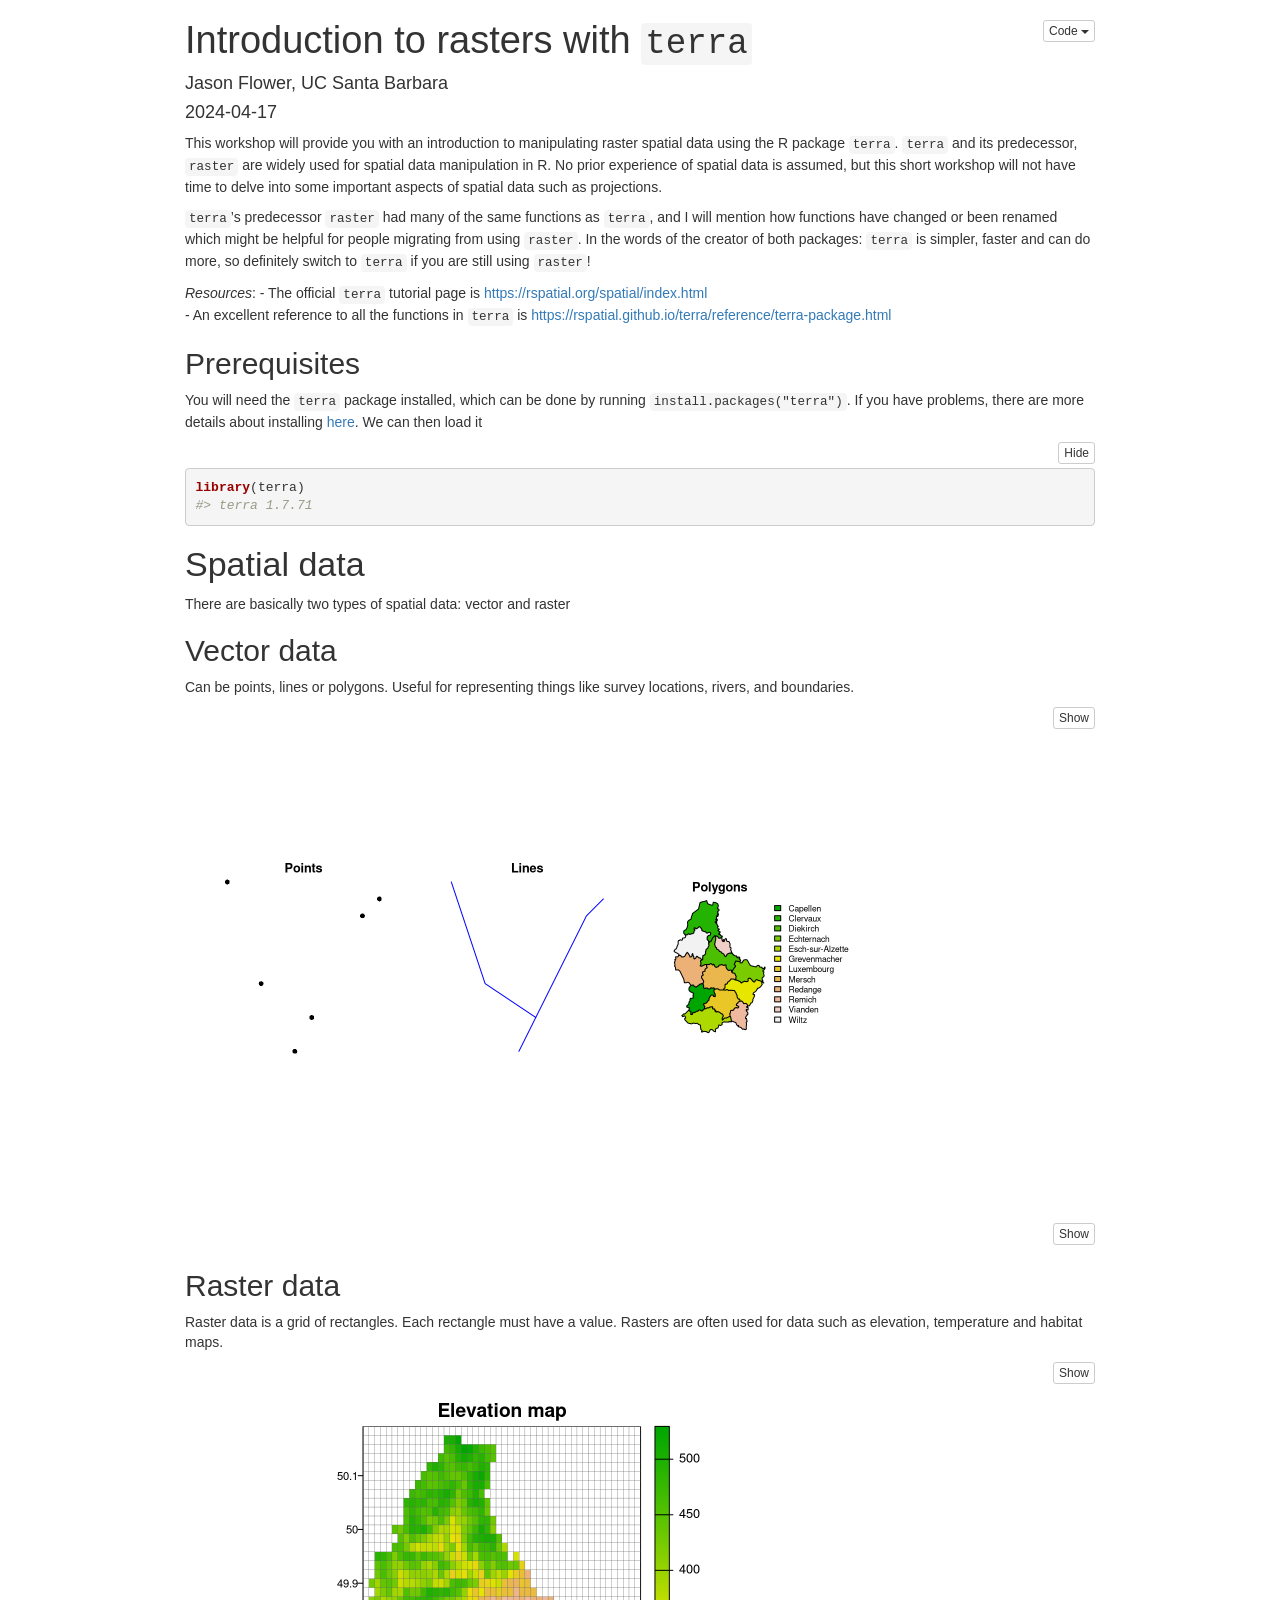
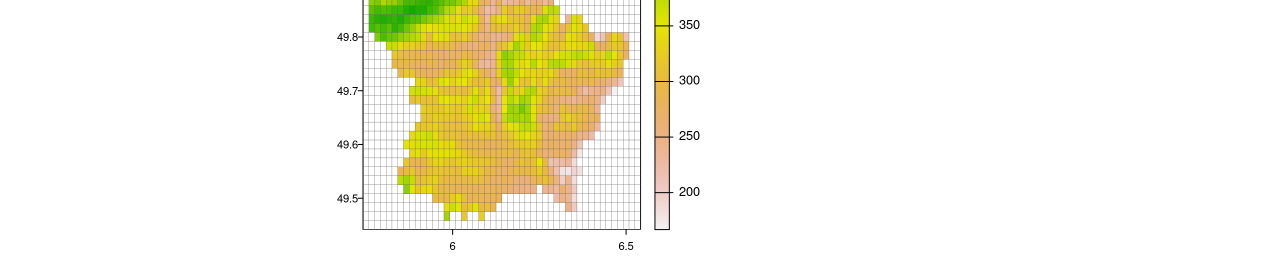
==== docs/index.html @ b1f6a6c5 "change file structure" ====
<!DOCTYPE html>

<html>

<head>

<meta charset="utf-8" />
<meta name="generator" content="pandoc" />
<meta http-equiv="X-UA-Compatible" content="IE=EDGE" />


<meta name="author" content="Jason Flower, UC Santa Barbara" />

<meta name="date" content="2024-04-17" />

<title>Introduction to rasters with terra</title>

<script>// Pandoc 2.9 adds attributes on both header and div. We remove the former (to
// be compatible with the behavior of Pandoc < 2.8).
document.addEventListener('DOMContentLoaded', function(e) {
  var hs = document.querySelectorAll("div.section[class*='level'] > :first-child");
  var i, h, a;
  for (i = 0; i < hs.length; i++) {
    h = hs[i];
    if (!/^h[1-6]$/i.test(h.tagName)) continue;  // it should be a header h1-h6
    a = h.attributes;
    while (a.length > 0) h.removeAttribute(a[0].name);
  }
});
</script>
<script>/*! jQuery v3.6.0 | (c) OpenJS Foundation and other contributors | jquery.org/license */
!function(e,t){"use strict";"object"==typeof module&&"object"==typeof module.exports?module.exports=e.document?t(e,!0):function(e){if(!e.document)throw new Error("jQuery requires a window with a document");return t(e)}:t(e)}("undefined"!=typeof window?window:this,function(C,e){"use strict";var t=[],r=Object.getPrototypeOf,s=t.slice,g=t.flat?function(e){return t.flat.call(e)}:function(e){return t.concat.apply([],e)},u=t.push,i=t.indexOf,n={},o=n.toString,v=n.hasOwnProperty,a=v.toString,l=a.call(Object),y={},m=function(e){return"function"==typeof e&&"number"!=typeof e.nodeType&&"function"!=typeof e.item},x=function(e){return null!=e&&e===e.window},E=C.document,c={type:!0,src:!0,nonce:!0,noModule:!0};function b(e,t,n){var r,i,o=(n=n||E).createElement("script");if(o.text=e,t)for(r in c)(i=t[r]||t.getAttribute&&t.getAttribute(r))&&o.setAttribute(r,i);n.head.appendChild(o).parentNode.removeChild(o)}function w(e){return null==e?e+"":"object"==typeof e||"function"==typeof e?n[o.call(e)]||"object":typeof e}var f="3.6.0",S=function(e,t){return new S.fn.init(e,t)};function p(e){var t=!!e&&"length"in e&&e.length,n=w(e);return!m(e)&&!x(e)&&("array"===n||0===t||"number"==typeof t&&0<t&&t-1 in e)}S.fn=S.prototype={jquery:f,constructor:S,length:0,toArray:function(){return s.call(this)},get:function(e){return null==e?s.call(this):e<0?this[e+this.length]:this[e]},pushStack:function(e){var t=S.merge(this.constructor(),e);return t.prevObject=this,t},each:function(e){return S.each(this,e)},map:function(n){return this.pushStack(S.map(this,function(e,t){return n.call(e,t,e)}))},slice:function(){return this.pushStack(s.apply(this,arguments))},first:function(){return this.eq(0)},last:function(){return this.eq(-1)},even:function(){return this.pushStack(S.grep(this,function(e,t){return(t+1)%2}))},odd:function(){return this.pushStack(S.grep(this,function(e,t){return t%2}))},eq:function(e){var t=this.length,n=+e+(e<0?t:0);return this.pushStack(0<=n&&n<t?[this[n]]:[])},end:function(){return this.prevObject||this.constructor()},push:u,sort:t.sort,splice:t.splice},S.extend=S.fn.extend=function(){var e,t,n,r,i,o,a=arguments[0]||{},s=1,u=arguments.length,l=!1;for("boolean"==typeof a&&(l=a,a=arguments[s]||{},s++),"object"==typeof a||m(a)||(a={}),s===u&&(a=this,s--);s<u;s++)if(null!=(e=arguments[s]))for(t in e)r=e[t],"__proto__"!==t&&a!==r&&(l&&r&&(S.isPlainObject(r)||(i=Array.isArray(r)))?(n=a[t],o=i&&!Array.isArray(n)?[]:i||S.isPlainObject(n)?n:{},i=!1,a[t]=S.extend(l,o,r)):void 0!==r&&(a[t]=r));return a},S.extend({expando:"jQuery"+(f+Math.random()).replace(/\D/g,""),isReady:!0,error:function(e){throw new Error(e)},noop:function(){},isPlainObject:function(e){var t,n;return!(!e||"[object Object]"!==o.call(e))&&(!(t=r(e))||"function"==typeof(n=v.call(t,"constructor")&&t.constructor)&&a.call(n)===l)},isEmptyObject:function(e){var t;for(t in e)return!1;return!0},globalEval:function(e,t,n){b(e,{nonce:t&&t.nonce},n)},each:function(e,t){var n,r=0;if(p(e)){for(n=e.length;r<n;r++)if(!1===t.call(e[r],r,e[r]))break}else for(r in e)if(!1===t.call(e[r],r,e[r]))break;return e},makeArray:function(e,t){var n=t||[];return null!=e&&(p(Object(e))?S.merge(n,"string"==typeof e?[e]:e):u.call(n,e)),n},inArray:function(e,t,n){return null==t?-1:i.call(t,e,n)},merge:function(e,t){for(var n=+t.length,r=0,i=e.length;r<n;r++)e[i++]=t[r];return e.length=i,e},grep:function(e,t,n){for(var r=[],i=0,o=e.length,a=!n;i<o;i++)!t(e[i],i)!==a&&r.push(e[i]);return r},map:function(e,t,n){var r,i,o=0,a=[];if(p(e))for(r=e.length;o<r;o++)null!=(i=t(e[o],o,n))&&a.push(i);else for(o in e)null!=(i=t(e[o],o,n))&&a.push(i);return g(a)},guid:1,support:y}),"function"==typeof Symbol&&(S.fn[Symbol.iterator]=t[Symbol.iterator]),S.each("Boolean Number String Function Array Date RegExp Object Error Symbol".split(" "),function(e,t){n["[object "+t+"]"]=t.toLowerCase()});var d=function(n){var e,d,b,o,i,h,f,g,w,u,l,T,C,a,E,v,s,c,y,S="sizzle"+1*new Date,p=n.document,k=0,r=0,m=ue(),x=ue(),A=ue(),N=ue(),j=function(e,t){return e===t&&(l=!0),0},D={}.hasOwnProperty,t=[],q=t.pop,L=t.push,H=t.push,O=t.slice,P=function(e,t){for(var n=0,r=e.length;n<r;n++)if(e[n]===t)return n;return-1},R="checked|selected|async|autofocus|autoplay|controls|defer|disabled|hidden|ismap|loop|multiple|open|readonly|required|scoped",M="[\\x20\\t\\r\\n\\f]",I="(?:\\\\[\\da-fA-F]{1,6}"+M+"?|\\\\[^\\r\\n\\f]|[\\w-]|[^\0-\\x7f])+",W="\\["+M+"*("+I+")(?:"+M+"*([*^$|!~]?=)"+M+"*(?:'((?:\\\\.|[^\\\\'])*)'|\"((?:\\\\.|[^\\\\\"])*)\"|("+I+"))|)"+M+"*\\]",F=":("+I+")(?:\\((('((?:\\\\.|[^\\\\'])*)'|\"((?:\\\\.|[^\\\\\"])*)\")|((?:\\\\.|[^\\\\()[\\]]|"+W+")*)|.*)\\)|)",B=new RegExp(M+"+","g"),$=new RegExp("^"+M+"+|((?:^|[^\\\\])(?:\\\\.)*)"+M+"+$","g"),_=new RegExp("^"+M+"*,"+M+"*"),z=new RegExp("^"+M+"*([>+~]|"+M+")"+M+"*"),U=new RegExp(M+"|>"),X=new RegExp(F),V=new RegExp("^"+I+"$"),G={ID:new RegExp("^#("+I+")"),CLASS:new RegExp("^\\.("+I+")"),TAG:new RegExp("^("+I+"|[*])"),ATTR:new RegExp("^"+W),PSEUDO:new RegExp("^"+F),CHILD:new RegExp("^:(only|first|last|nth|nth-last)-(child|of-type)(?:\\("+M+"*(even|odd|(([+-]|)(\\d*)n|)"+M+"*(?:([+-]|)"+M+"*(\\d+)|))"+M+"*\\)|)","i"),bool:new RegExp("^(?:"+R+")$","i"),needsContext:new RegExp("^"+M+"*[>+~]|:(even|odd|eq|gt|lt|nth|first|last)(?:\\("+M+"*((?:-\\d)?\\d*)"+M+"*\\)|)(?=[^-]|$)","i")},Y=/HTML$/i,Q=/^(?:input|select|textarea|button)$/i,J=/^h\d$/i,K=/^[^{]+\{\s*\[native \w/,Z=/^(?:#([\w-]+)|(\w+)|\.([\w-]+))$/,ee=/[+~]/,te=new RegExp("\\\\[\\da-fA-F]{1,6}"+M+"?|\\\\([^\\r\\n\\f])","g"),ne=function(e,t){var n="0x"+e.slice(1)-65536;return t||(n<0?String.fromCharCode(n+65536):String.fromCharCode(n>>10|55296,1023&n|56320))},re=/([\0-\x1f\x7f]|^-?\d)|^-$|[^\0-\x1f\x7f-\uFFFF\w-]/g,ie=function(e,t){return t?"\0"===e?"\ufffd":e.slice(0,-1)+"\\"+e.charCodeAt(e.length-1).toString(16)+" ":"\\"+e},oe=function(){T()},ae=be(function(e){return!0===e.disabled&&"fieldset"===e.nodeName.toLowerCase()},{dir:"parentNode",next:"legend"});try{H.apply(t=O.call(p.childNodes),p.childNodes),t[p.childNodes.length].nodeType}catch(e){H={apply:t.length?function(e,t){L.apply(e,O.call(t))}:function(e,t){var n=e.length,r=0;while(e[n++]=t[r++]);e.length=n-1}}}function se(t,e,n,r){var i,o,a,s,u,l,c,f=e&&e.ownerDocument,p=e?e.nodeType:9;if(n=n||[],"string"!=typeof t||!t||1!==p&&9!==p&&11!==p)return n;if(!r&&(T(e),e=e||C,E)){if(11!==p&&(u=Z.exec(t)))if(i=u[1]){if(9===p){if(!(a=e.getElementById(i)))return n;if(a.id===i)return n.push(a),n}else if(f&&(a=f.getElementById(i))&&y(e,a)&&a.id===i)return n.push(a),n}else{if(u[2])return H.apply(n,e.getElementsByTagName(t)),n;if((i=u[3])&&d.getElementsByClassName&&e.getElementsByClassName)return H.apply(n,e.getElementsByClassName(i)),n}if(d.qsa&&!N[t+" "]&&(!v||!v.test(t))&&(1!==p||"object"!==e.nodeName.toLowerCase())){if(c=t,f=e,1===p&&(U.test(t)||z.test(t))){(f=ee.test(t)&&ye(e.parentNode)||e)===e&&d.scope||((s=e.getAttribute("id"))?s=s.replace(re,ie):e.setAttribute("id",s=S)),o=(l=h(t)).length;while(o--)l[o]=(s?"#"+s:":scope")+" "+xe(l[o]);c=l.join(",")}try{return H.apply(n,f.querySelectorAll(c)),n}catch(e){N(t,!0)}finally{s===S&&e.removeAttribute("id")}}}return g(t.replace($,"$1"),e,n,r)}function ue(){var r=[];return function e(t,n){return r.push(t+" ")>b.cacheLength&&delete e[r.shift()],e[t+" "]=n}}function le(e){return e[S]=!0,e}function ce(e){var t=C.createElement("fieldset");try{return!!e(t)}catch(e){return!1}finally{t.parentNode&&t.parentNode.removeChild(t),t=null}}function fe(e,t){var n=e.split("|"),r=n.length;while(r--)b.attrHandle[n[r]]=t}function pe(e,t){var n=t&&e,r=n&&1===e.nodeType&&1===t.nodeType&&e.sourceIndex-t.sourceIndex;if(r)return r;if(n)while(n=n.nextSibling)if(n===t)return-1;return e?1:-1}function de(t){return function(e){return"input"===e.nodeName.toLowerCase()&&e.type===t}}function he(n){return function(e){var t=e.nodeName.toLowerCase();return("input"===t||"button"===t)&&e.type===n}}function ge(t){return function(e){return"form"in e?e.parentNode&&!1===e.disabled?"label"in e?"label"in e.parentNode?e.parentNode.disabled===t:e.disabled===t:e.isDisabled===t||e.isDisabled!==!t&&ae(e)===t:e.disabled===t:"label"in e&&e.disabled===t}}function ve(a){return le(function(o){return o=+o,le(function(e,t){var n,r=a([],e.length,o),i=r.length;while(i--)e[n=r[i]]&&(e[n]=!(t[n]=e[n]))})})}function ye(e){return e&&"undefined"!=typeof e.getElementsByTagName&&e}for(e in d=se.support={},i=se.isXML=function(e){var t=e&&e.namespaceURI,n=e&&(e.ownerDocument||e).documentElement;return!Y.test(t||n&&n.nodeName||"HTML")},T=se.setDocument=function(e){var t,n,r=e?e.ownerDocument||e:p;return r!=C&&9===r.nodeType&&r.documentElement&&(a=(C=r).documentElement,E=!i(C),p!=C&&(n=C.defaultView)&&n.top!==n&&(n.addEventListener?n.addEventListener("unload",oe,!1):n.attachEvent&&n.attachEvent("onunload",oe)),d.scope=ce(function(e){return a.appendChild(e).appendChild(C.createElement("div")),"undefined"!=typeof e.querySelectorAll&&!e.querySelectorAll(":scope fieldset div").length}),d.attributes=ce(function(e){return e.className="i",!e.getAttribute("className")}),d.getElementsByTagName=ce(function(e){return e.appendChild(C.createComment("")),!e.getElementsByTagName("*").length}),d.getElementsByClassName=K.test(C.getElementsByClassName),d.getById=ce(function(e){return a.appendChild(e).id=S,!C.getElementsByName||!C.getElementsByName(S).length}),d.getById?(b.filter.ID=function(e){var t=e.replace(te,ne);return function(e){return e.getAttribute("id")===t}},b.find.ID=function(e,t){if("undefined"!=typeof t.getElementById&&E){var n=t.getElementById(e);return n?[n]:[]}}):(b.filter.ID=function(e){var n=e.replace(te,ne);return function(e){var t="undefined"!=typeof e.getAttributeNode&&e.getAttributeNode("id");return t&&t.value===n}},b.find.ID=function(e,t){if("undefined"!=typeof t.getElementById&&E){var n,r,i,o=t.getElementById(e);if(o){if((n=o.getAttributeNode("id"))&&n.value===e)return[o];i=t.getElementsByName(e),r=0;while(o=i[r++])if((n=o.getAttributeNode("id"))&&n.value===e)return[o]}return[]}}),b.find.TAG=d.getElementsByTagName?function(e,t){return"undefined"!=typeof t.getElementsByTagName?t.getElementsByTagName(e):d.qsa?t.querySelectorAll(e):void 0}:function(e,t){var n,r=[],i=0,o=t.getElementsByTagName(e);if("*"===e){while(n=o[i++])1===n.nodeType&&r.push(n);return r}return o},b.find.CLASS=d.getElementsByClassName&&function(e,t){if("undefined"!=typeof t.getElementsByClassName&&E)return t.getElementsByClassName(e)},s=[],v=[],(d.qsa=K.test(C.querySelectorAll))&&(ce(function(e){var t;a.appendChild(e).innerHTML="<a id='"+S+"'></a><select id='"+S+"-\r\\' msallowcapture=''><option selected=''></option></select>",e.querySelectorAll("[msallowcapture^='']").length&&v.push("[*^$]="+M+"*(?:''|\"\")"),e.querySelectorAll("[selected]").length||v.push("\\["+M+"*(?:value|"+R+")"),e.querySelectorAll("[id~="+S+"-]").length||v.push("~="),(t=C.createElement("input")).setAttribute("name",""),e.appendChild(t),e.querySelectorAll("[name='']").length||v.push("\\["+M+"*name"+M+"*="+M+"*(?:''|\"\")"),e.querySelectorAll(":checked").length||v.push(":checked"),e.querySelectorAll("a#"+S+"+*").length||v.push(".#.+[+~]"),e.querySelectorAll("\\\f"),v.push("[\\r\\n\\f]")}),ce(function(e){e.innerHTML="<a href='' disabled='disabled'></a><select disabled='disabled'><option/></select>";var t=C.createElement("input");t.setAttribute("type","hidden"),e.appendChild(t).setAttribute("name","D"),e.querySelectorAll("[name=d]").length&&v.push("name"+M+"*[*^$|!~]?="),2!==e.querySelectorAll(":enabled").length&&v.push(":enabled",":disabled"),a.appendChild(e).disabled=!0,2!==e.querySelectorAll(":disabled").length&&v.push(":enabled",":disabled"),e.querySelectorAll("*,:x"),v.push(",.*:")})),(d.matchesSelector=K.test(c=a.matches||a.webkitMatchesSelector||a.mozMatchesSelector||a.oMatchesSelector||a.msMatchesSelector))&&ce(function(e){d.disconnectedMatch=c.call(e,"*"),c.call(e,"[s!='']:x"),s.push("!=",F)}),v=v.length&&new RegExp(v.join("|")),s=s.length&&new RegExp(s.join("|")),t=K.test(a.compareDocumentPosition),y=t||K.test(a.contains)?function(e,t){var n=9===e.nodeType?e.documentElement:e,r=t&&t.parentNode;return e===r||!(!r||1!==r.nodeType||!(n.contains?n.contains(r):e.compareDocumentPosition&&16&e.compareDocumentPosition(r)))}:function(e,t){if(t)while(t=t.parentNode)if(t===e)return!0;return!1},j=t?function(e,t){if(e===t)return l=!0,0;var n=!e.compareDocumentPosition-!t.compareDocumentPosition;return n||(1&(n=(e.ownerDocument||e)==(t.ownerDocument||t)?e.compareDocumentPosition(t):1)||!d.sortDetached&&t.compareDocumentPosition(e)===n?e==C||e.ownerDocument==p&&y(p,e)?-1:t==C||t.ownerDocument==p&&y(p,t)?1:u?P(u,e)-P(u,t):0:4&n?-1:1)}:function(e,t){if(e===t)return l=!0,0;var n,r=0,i=e.parentNode,o=t.parentNode,a=[e],s=[t];if(!i||!o)return e==C?-1:t==C?1:i?-1:o?1:u?P(u,e)-P(u,t):0;if(i===o)return pe(e,t);n=e;while(n=n.parentNode)a.unshift(n);n=t;while(n=n.parentNode)s.unshift(n);while(a[r]===s[r])r++;return r?pe(a[r],s[r]):a[r]==p?-1:s[r]==p?1:0}),C},se.matches=function(e,t){return se(e,null,null,t)},se.matchesSelector=function(e,t){if(T(e),d.matchesSelector&&E&&!N[t+" "]&&(!s||!s.test(t))&&(!v||!v.test(t)))try{var n=c.call(e,t);if(n||d.disconnectedMatch||e.document&&11!==e.document.nodeType)return n}catch(e){N(t,!0)}return 0<se(t,C,null,[e]).length},se.contains=function(e,t){return(e.ownerDocument||e)!=C&&T(e),y(e,t)},se.attr=function(e,t){(e.ownerDocument||e)!=C&&T(e);var n=b.attrHandle[t.toLowerCase()],r=n&&D.call(b.attrHandle,t.toLowerCase())?n(e,t,!E):void 0;return void 0!==r?r:d.attributes||!E?e.getAttribute(t):(r=e.getAttributeNode(t))&&r.specified?r.value:null},se.escape=function(e){return(e+"").replace(re,ie)},se.error=function(e){throw new Error("Syntax error, unrecognized expression: "+e)},se.uniqueSort=function(e){var t,n=[],r=0,i=0;if(l=!d.detectDuplicates,u=!d.sortStable&&e.slice(0),e.sort(j),l){while(t=e[i++])t===e[i]&&(r=n.push(i));while(r--)e.splice(n[r],1)}return u=null,e},o=se.getText=function(e){var t,n="",r=0,i=e.nodeType;if(i){if(1===i||9===i||11===i){if("string"==typeof e.textContent)return e.textContent;for(e=e.firstChild;e;e=e.nextSibling)n+=o(e)}else if(3===i||4===i)return e.nodeValue}else while(t=e[r++])n+=o(t);return n},(b=se.selectors={cacheLength:50,createPseudo:le,match:G,attrHandle:{},find:{},relative:{">":{dir:"parentNode",first:!0}," ":{dir:"parentNode"},"+":{dir:"previousSibling",first:!0},"~":{dir:"previousSibling"}},preFilter:{ATTR:function(e){return e[1]=e[1].replace(te,ne),e[3]=(e[3]||e[4]||e[5]||"").replace(te,ne),"~="===e[2]&&(e[3]=" "+e[3]+" "),e.slice(0,4)},CHILD:function(e){return e[1]=e[1].toLowerCase(),"nth"===e[1].slice(0,3)?(e[3]||se.error(e[0]),e[4]=+(e[4]?e[5]+(e[6]||1):2*("even"===e[3]||"odd"===e[3])),e[5]=+(e[7]+e[8]||"odd"===e[3])):e[3]&&se.error(e[0]),e},PSEUDO:function(e){var t,n=!e[6]&&e[2];return G.CHILD.test(e[0])?null:(e[3]?e[2]=e[4]||e[5]||"":n&&X.test(n)&&(t=h(n,!0))&&(t=n.indexOf(")",n.length-t)-n.length)&&(e[0]=e[0].slice(0,t),e[2]=n.slice(0,t)),e.slice(0,3))}},filter:{TAG:function(e){var t=e.replace(te,ne).toLowerCase();return"*"===e?function(){return!0}:function(e){return e.nodeName&&e.nodeName.toLowerCase()===t}},CLASS:function(e){var t=m[e+" "];return t||(t=new RegExp("(^|"+M+")"+e+"("+M+"|$)"))&&m(e,function(e){return t.test("string"==typeof e.className&&e.className||"undefined"!=typeof e.getAttribute&&e.getAttribute("class")||"")})},ATTR:function(n,r,i){return function(e){var t=se.attr(e,n);return null==t?"!="===r:!r||(t+="","="===r?t===i:"!="===r?t!==i:"^="===r?i&&0===t.indexOf(i):"*="===r?i&&-1<t.indexOf(i):"$="===r?i&&t.slice(-i.length)===i:"~="===r?-1<(" "+t.replace(B," ")+" ").indexOf(i):"|="===r&&(t===i||t.slice(0,i.length+1)===i+"-"))}},CHILD:function(h,e,t,g,v){var y="nth"!==h.slice(0,3),m="last"!==h.slice(-4),x="of-type"===e;return 1===g&&0===v?function(e){return!!e.parentNode}:function(e,t,n){var r,i,o,a,s,u,l=y!==m?"nextSibling":"previousSibling",c=e.parentNode,f=x&&e.nodeName.toLowerCase(),p=!n&&!x,d=!1;if(c){if(y){while(l){a=e;while(a=a[l])if(x?a.nodeName.toLowerCase()===f:1===a.nodeType)return!1;u=l="only"===h&&!u&&"nextSibling"}return!0}if(u=[m?c.firstChild:c.lastChild],m&&p){d=(s=(r=(i=(o=(a=c)[S]||(a[S]={}))[a.uniqueID]||(o[a.uniqueID]={}))[h]||[])[0]===k&&r[1])&&r[2],a=s&&c.childNodes[s];while(a=++s&&a&&a[l]||(d=s=0)||u.pop())if(1===a.nodeType&&++d&&a===e){i[h]=[k,s,d];break}}else if(p&&(d=s=(r=(i=(o=(a=e)[S]||(a[S]={}))[a.uniqueID]||(o[a.uniqueID]={}))[h]||[])[0]===k&&r[1]),!1===d)while(a=++s&&a&&a[l]||(d=s=0)||u.pop())if((x?a.nodeName.toLowerCase()===f:1===a.nodeType)&&++d&&(p&&((i=(o=a[S]||(a[S]={}))[a.uniqueID]||(o[a.uniqueID]={}))[h]=[k,d]),a===e))break;return(d-=v)===g||d%g==0&&0<=d/g}}},PSEUDO:function(e,o){var t,a=b.pseudos[e]||b.setFilters[e.toLowerCase()]||se.error("unsupported pseudo: "+e);return a[S]?a(o):1<a.length?(t=[e,e,"",o],b.setFilters.hasOwnProperty(e.toLowerCase())?le(function(e,t){var n,r=a(e,o),i=r.length;while(i--)e[n=P(e,r[i])]=!(t[n]=r[i])}):function(e){return a(e,0,t)}):a}},pseudos:{not:le(function(e){var r=[],i=[],s=f(e.replace($,"$1"));return s[S]?le(function(e,t,n,r){var i,o=s(e,null,r,[]),a=e.length;while(a--)(i=o[a])&&(e[a]=!(t[a]=i))}):function(e,t,n){return r[0]=e,s(r,null,n,i),r[0]=null,!i.pop()}}),has:le(function(t){return function(e){return 0<se(t,e).length}}),contains:le(function(t){return t=t.replace(te,ne),function(e){return-1<(e.textContent||o(e)).indexOf(t)}}),lang:le(function(n){return V.test(n||"")||se.error("unsupported lang: "+n),n=n.replace(te,ne).toLowerCase(),function(e){var t;do{if(t=E?e.lang:e.getAttribute("xml:lang")||e.getAttribute("lang"))return(t=t.toLowerCase())===n||0===t.indexOf(n+"-")}while((e=e.parentNode)&&1===e.nodeType);return!1}}),target:function(e){var t=n.location&&n.location.hash;return t&&t.slice(1)===e.id},root:function(e){return e===a},focus:function(e){return e===C.activeElement&&(!C.hasFocus||C.hasFocus())&&!!(e.type||e.href||~e.tabIndex)},enabled:ge(!1),disabled:ge(!0),checked:function(e){var t=e.nodeName.toLowerCase();return"input"===t&&!!e.checked||"option"===t&&!!e.selected},selected:function(e){return e.parentNode&&e.parentNode.selectedIndex,!0===e.selected},empty:function(e){for(e=e.firstChild;e;e=e.nextSibling)if(e.nodeType<6)return!1;return!0},parent:function(e){return!b.pseudos.empty(e)},header:function(e){return J.test(e.nodeName)},input:function(e){return Q.test(e.nodeName)},button:function(e){var t=e.nodeName.toLowerCase();return"input"===t&&"button"===e.type||"button"===t},text:function(e){var t;return"input"===e.nodeName.toLowerCase()&&"text"===e.type&&(null==(t=e.getAttribute("type"))||"text"===t.toLowerCase())},first:ve(function(){return[0]}),last:ve(function(e,t){return[t-1]}),eq:ve(function(e,t,n){return[n<0?n+t:n]}),even:ve(function(e,t){for(var n=0;n<t;n+=2)e.push(n);return e}),odd:ve(function(e,t){for(var n=1;n<t;n+=2)e.push(n);return e}),lt:ve(function(e,t,n){for(var r=n<0?n+t:t<n?t:n;0<=--r;)e.push(r);return e}),gt:ve(function(e,t,n){for(var r=n<0?n+t:n;++r<t;)e.push(r);return e})}}).pseudos.nth=b.pseudos.eq,{radio:!0,checkbox:!0,file:!0,password:!0,image:!0})b.pseudos[e]=de(e);for(e in{submit:!0,reset:!0})b.pseudos[e]=he(e);function me(){}function xe(e){for(var t=0,n=e.length,r="";t<n;t++)r+=e[t].value;return r}function be(s,e,t){var u=e.dir,l=e.next,c=l||u,f=t&&"parentNode"===c,p=r++;return e.first?function(e,t,n){while(e=e[u])if(1===e.nodeType||f)return s(e,t,n);return!1}:function(e,t,n){var r,i,o,a=[k,p];if(n){while(e=e[u])if((1===e.nodeType||f)&&s(e,t,n))return!0}else while(e=e[u])if(1===e.nodeType||f)if(i=(o=e[S]||(e[S]={}))[e.uniqueID]||(o[e.uniqueID]={}),l&&l===e.nodeName.toLowerCase())e=e[u]||e;else{if((r=i[c])&&r[0]===k&&r[1]===p)return a[2]=r[2];if((i[c]=a)[2]=s(e,t,n))return!0}return!1}}function we(i){return 1<i.length?function(e,t,n){var r=i.length;while(r--)if(!i[r](e,t,n))return!1;return!0}:i[0]}function Te(e,t,n,r,i){for(var o,a=[],s=0,u=e.length,l=null!=t;s<u;s++)(o=e[s])&&(n&&!n(o,r,i)||(a.push(o),l&&t.push(s)));return a}function Ce(d,h,g,v,y,e){return v&&!v[S]&&(v=Ce(v)),y&&!y[S]&&(y=Ce(y,e)),le(function(e,t,n,r){var i,o,a,s=[],u=[],l=t.length,c=e||function(e,t,n){for(var r=0,i=t.length;r<i;r++)se(e,t[r],n);return n}(h||"*",n.nodeType?[n]:n,[]),f=!d||!e&&h?c:Te(c,s,d,n,r),p=g?y||(e?d:l||v)?[]:t:f;if(g&&g(f,p,n,r),v){i=Te(p,u),v(i,[],n,r),o=i.length;while(o--)(a=i[o])&&(p[u[o]]=!(f[u[o]]=a))}if(e){if(y||d){if(y){i=[],o=p.length;while(o--)(a=p[o])&&i.push(f[o]=a);y(null,p=[],i,r)}o=p.length;while(o--)(a=p[o])&&-1<(i=y?P(e,a):s[o])&&(e[i]=!(t[i]=a))}}else p=Te(p===t?p.splice(l,p.length):p),y?y(null,t,p,r):H.apply(t,p)})}function Ee(e){for(var i,t,n,r=e.length,o=b.relative[e[0].type],a=o||b.relative[" "],s=o?1:0,u=be(function(e){return e===i},a,!0),l=be(function(e){return-1<P(i,e)},a,!0),c=[function(e,t,n){var r=!o&&(n||t!==w)||((i=t).nodeType?u(e,t,n):l(e,t,n));return i=null,r}];s<r;s++)if(t=b.relative[e[s].type])c=[be(we(c),t)];else{if((t=b.filter[e[s].type].apply(null,e[s].matches))[S]){for(n=++s;n<r;n++)if(b.relative[e[n].type])break;return Ce(1<s&&we(c),1<s&&xe(e.slice(0,s-1).concat({value:" "===e[s-2].type?"*":""})).replace($,"$1"),t,s<n&&Ee(e.slice(s,n)),n<r&&Ee(e=e.slice(n)),n<r&&xe(e))}c.push(t)}return we(c)}return me.prototype=b.filters=b.pseudos,b.setFilters=new me,h=se.tokenize=function(e,t){var n,r,i,o,a,s,u,l=x[e+" "];if(l)return t?0:l.slice(0);a=e,s=[],u=b.preFilter;while(a){for(o in n&&!(r=_.exec(a))||(r&&(a=a.slice(r[0].length)||a),s.push(i=[])),n=!1,(r=z.exec(a))&&(n=r.shift(),i.push({value:n,type:r[0].replace($," ")}),a=a.slice(n.length)),b.filter)!(r=G[o].exec(a))||u[o]&&!(r=u[o](r))||(n=r.shift(),i.push({value:n,type:o,matches:r}),a=a.slice(n.length));if(!n)break}return t?a.length:a?se.error(e):x(e,s).slice(0)},f=se.compile=function(e,t){var n,v,y,m,x,r,i=[],o=[],a=A[e+" "];if(!a){t||(t=h(e)),n=t.length;while(n--)(a=Ee(t[n]))[S]?i.push(a):o.push(a);(a=A(e,(v=o,m=0<(y=i).length,x=0<v.length,r=function(e,t,n,r,i){var o,a,s,u=0,l="0",c=e&&[],f=[],p=w,d=e||x&&b.find.TAG("*",i),h=k+=null==p?1:Math.random()||.1,g=d.length;for(i&&(w=t==C||t||i);l!==g&&null!=(o=d[l]);l++){if(x&&o){a=0,t||o.ownerDocument==C||(T(o),n=!E);while(s=v[a++])if(s(o,t||C,n)){r.push(o);break}i&&(k=h)}m&&((o=!s&&o)&&u--,e&&c.push(o))}if(u+=l,m&&l!==u){a=0;while(s=y[a++])s(c,f,t,n);if(e){if(0<u)while(l--)c[l]||f[l]||(f[l]=q.call(r));f=Te(f)}H.apply(r,f),i&&!e&&0<f.length&&1<u+y.length&&se.uniqueSort(r)}return i&&(k=h,w=p),c},m?le(r):r))).selector=e}return a},g=se.select=function(e,t,n,r){var i,o,a,s,u,l="function"==typeof e&&e,c=!r&&h(e=l.selector||e);if(n=n||[],1===c.length){if(2<(o=c[0]=c[0].slice(0)).length&&"ID"===(a=o[0]).type&&9===t.nodeType&&E&&b.relative[o[1].type]){if(!(t=(b.find.ID(a.matches[0].replace(te,ne),t)||[])[0]))return n;l&&(t=t.parentNode),e=e.slice(o.shift().value.length)}i=G.needsContext.test(e)?0:o.length;while(i--){if(a=o[i],b.relative[s=a.type])break;if((u=b.find[s])&&(r=u(a.matches[0].replace(te,ne),ee.test(o[0].type)&&ye(t.parentNode)||t))){if(o.splice(i,1),!(e=r.length&&xe(o)))return H.apply(n,r),n;break}}}return(l||f(e,c))(r,t,!E,n,!t||ee.test(e)&&ye(t.parentNode)||t),n},d.sortStable=S.split("").sort(j).join("")===S,d.detectDuplicates=!!l,T(),d.sortDetached=ce(function(e){return 1&e.compareDocumentPosition(C.createElement("fieldset"))}),ce(function(e){return e.innerHTML="<a href='#'></a>","#"===e.firstChild.getAttribute("href")})||fe("type|href|height|width",function(e,t,n){if(!n)return e.getAttribute(t,"type"===t.toLowerCase()?1:2)}),d.attributes&&ce(function(e){return e.innerHTML="<input/>",e.firstChild.setAttribute("value",""),""===e.firstChild.getAttribute("value")})||fe("value",function(e,t,n){if(!n&&"input"===e.nodeName.toLowerCase())return e.defaultValue}),ce(function(e){return null==e.getAttribute("disabled")})||fe(R,function(e,t,n){var r;if(!n)return!0===e[t]?t.toLowerCase():(r=e.getAttributeNode(t))&&r.specified?r.value:null}),se}(C);S.find=d,S.expr=d.selectors,S.expr[":"]=S.expr.pseudos,S.uniqueSort=S.unique=d.uniqueSort,S.text=d.getText,S.isXMLDoc=d.isXML,S.contains=d.contains,S.escapeSelector=d.escape;var h=function(e,t,n){var r=[],i=void 0!==n;while((e=e[t])&&9!==e.nodeType)if(1===e.nodeType){if(i&&S(e).is(n))break;r.push(e)}return r},T=function(e,t){for(var n=[];e;e=e.nextSibling)1===e.nodeType&&e!==t&&n.push(e);return n},k=S.expr.match.needsContext;function A(e,t){return e.nodeName&&e.nodeName.toLowerCase()===t.toLowerCase()}var N=/^<([a-z][^\/\0>:\x20\t\r\n\f]*)[\x20\t\r\n\f]*\/?>(?:<\/\1>|)$/i;function j(e,n,r){return m(n)?S.grep(e,function(e,t){return!!n.call(e,t,e)!==r}):n.nodeType?S.grep(e,function(e){return e===n!==r}):"string"!=typeof n?S.grep(e,function(e){return-1<i.call(n,e)!==r}):S.filter(n,e,r)}S.filter=function(e,t,n){var r=t[0];return n&&(e=":not("+e+")"),1===t.length&&1===r.nodeType?S.find.matchesSelector(r,e)?[r]:[]:S.find.matches(e,S.grep(t,function(e){return 1===e.nodeType}))},S.fn.extend({find:function(e){var t,n,r=this.length,i=this;if("string"!=typeof e)return this.pushStack(S(e).filter(function(){for(t=0;t<r;t++)if(S.contains(i[t],this))return!0}));for(n=this.pushStack([]),t=0;t<r;t++)S.find(e,i[t],n);return 1<r?S.uniqueSort(n):n},filter:function(e){return this.pushStack(j(this,e||[],!1))},not:function(e){return this.pushStack(j(this,e||[],!0))},is:function(e){return!!j(this,"string"==typeof e&&k.test(e)?S(e):e||[],!1).length}});var D,q=/^(?:\s*(<[\w\W]+>)[^>]*|#([\w-]+))$/;(S.fn.init=function(e,t,n){var r,i;if(!e)return this;if(n=n||D,"string"==typeof e){if(!(r="<"===e[0]&&">"===e[e.length-1]&&3<=e.length?[null,e,null]:q.exec(e))||!r[1]&&t)return!t||t.jquery?(t||n).find(e):this.constructor(t).find(e);if(r[1]){if(t=t instanceof S?t[0]:t,S.merge(this,S.parseHTML(r[1],t&&t.nodeType?t.ownerDocument||t:E,!0)),N.test(r[1])&&S.isPlainObject(t))for(r in t)m(this[r])?this[r](t[r]):this.attr(r,t[r]);return this}return(i=E.getElementById(r[2]))&&(this[0]=i,this.length=1),this}return e.nodeType?(this[0]=e,this.length=1,this):m(e)?void 0!==n.ready?n.ready(e):e(S):S.makeArray(e,this)}).prototype=S.fn,D=S(E);var L=/^(?:parents|prev(?:Until|All))/,H={children:!0,contents:!0,next:!0,prev:!0};function O(e,t){while((e=e[t])&&1!==e.nodeType);return e}S.fn.extend({has:function(e){var t=S(e,this),n=t.length;return this.filter(function(){for(var e=0;e<n;e++)if(S.contains(this,t[e]))return!0})},closest:function(e,t){var n,r=0,i=this.length,o=[],a="string"!=typeof e&&S(e);if(!k.test(e))for(;r<i;r++)for(n=this[r];n&&n!==t;n=n.parentNode)if(n.nodeType<11&&(a?-1<a.index(n):1===n.nodeType&&S.find.matchesSelector(n,e))){o.push(n);break}return this.pushStack(1<o.length?S.uniqueSort(o):o)},index:function(e){return e?"string"==typeof e?i.call(S(e),this[0]):i.call(this,e.jquery?e[0]:e):this[0]&&this[0].parentNode?this.first().prevAll().length:-1},add:function(e,t){return this.pushStack(S.uniqueSort(S.merge(this.get(),S(e,t))))},addBack:function(e){return this.add(null==e?this.prevObject:this.prevObject.filter(e))}}),S.each({parent:function(e){var t=e.parentNode;return t&&11!==t.nodeType?t:null},parents:function(e){return h(e,"parentNode")},parentsUntil:function(e,t,n){return h(e,"parentNode",n)},next:function(e){return O(e,"nextSibling")},prev:function(e){return O(e,"previousSibling")},nextAll:function(e){return h(e,"nextSibling")},prevAll:function(e){return h(e,"previousSibling")},nextUntil:function(e,t,n){return h(e,"nextSibling",n)},prevUntil:function(e,t,n){return h(e,"previousSibling",n)},siblings:function(e){return T((e.parentNode||{}).firstChild,e)},children:function(e){return T(e.firstChild)},contents:function(e){return null!=e.contentDocument&&r(e.contentDocument)?e.contentDocument:(A(e,"template")&&(e=e.content||e),S.merge([],e.childNodes))}},function(r,i){S.fn[r]=function(e,t){var n=S.map(this,i,e);return"Until"!==r.slice(-5)&&(t=e),t&&"string"==typeof t&&(n=S.filter(t,n)),1<this.length&&(H[r]||S.uniqueSort(n),L.test(r)&&n.reverse()),this.pushStack(n)}});var P=/[^\x20\t\r\n\f]+/g;function R(e){return e}function M(e){throw e}function I(e,t,n,r){var i;try{e&&m(i=e.promise)?i.call(e).done(t).fail(n):e&&m(i=e.then)?i.call(e,t,n):t.apply(void 0,[e].slice(r))}catch(e){n.apply(void 0,[e])}}S.Callbacks=function(r){var e,n;r="string"==typeof r?(e=r,n={},S.each(e.match(P)||[],function(e,t){n[t]=!0}),n):S.extend({},r);var i,t,o,a,s=[],u=[],l=-1,c=function(){for(a=a||r.once,o=i=!0;u.length;l=-1){t=u.shift();while(++l<s.length)!1===s[l].apply(t[0],t[1])&&r.stopOnFalse&&(l=s.length,t=!1)}r.memory||(t=!1),i=!1,a&&(s=t?[]:"")},f={add:function(){return s&&(t&&!i&&(l=s.length-1,u.push(t)),function n(e){S.each(e,function(e,t){m(t)?r.unique&&f.has(t)||s.push(t):t&&t.length&&"string"!==w(t)&&n(t)})}(arguments),t&&!i&&c()),this},remove:function(){return S.each(arguments,function(e,t){var n;while(-1<(n=S.inArray(t,s,n)))s.splice(n,1),n<=l&&l--}),this},has:function(e){return e?-1<S.inArray(e,s):0<s.length},empty:function(){return s&&(s=[]),this},disable:function(){return a=u=[],s=t="",this},disabled:function(){return!s},lock:function(){return a=u=[],t||i||(s=t=""),this},locked:function(){return!!a},fireWith:function(e,t){return a||(t=[e,(t=t||[]).slice?t.slice():t],u.push(t),i||c()),this},fire:function(){return f.fireWith(this,arguments),this},fired:function(){return!!o}};return f},S.extend({Deferred:function(e){var o=[["notify","progress",S.Callbacks("memory"),S.Callbacks("memory"),2],["resolve","done",S.Callbacks("once memory"),S.Callbacks("once memory"),0,"resolved"],["reject","fail",S.Callbacks("once memory"),S.Callbacks("once memory"),1,"rejected"]],i="pending",a={state:function(){return i},always:function(){return s.done(arguments).fail(arguments),this},"catch":function(e){return a.then(null,e)},pipe:function(){var i=arguments;return S.Deferred(function(r){S.each(o,function(e,t){var n=m(i[t[4]])&&i[t[4]];s[t[1]](function(){var e=n&&n.apply(this,arguments);e&&m(e.promise)?e.promise().progress(r.notify).done(r.resolve).fail(r.reject):r[t[0]+"With"](this,n?[e]:arguments)})}),i=null}).promise()},then:function(t,n,r){var u=0;function l(i,o,a,s){return function(){var n=this,r=arguments,e=function(){var e,t;if(!(i<u)){if((e=a.apply(n,r))===o.promise())throw new TypeError("Thenable self-resolution");t=e&&("object"==typeof e||"function"==typeof e)&&e.then,m(t)?s?t.call(e,l(u,o,R,s),l(u,o,M,s)):(u++,t.call(e,l(u,o,R,s),l(u,o,M,s),l(u,o,R,o.notifyWith))):(a!==R&&(n=void 0,r=[e]),(s||o.resolveWith)(n,r))}},t=s?e:function(){try{e()}catch(e){S.Deferred.exceptionHook&&S.Deferred.exceptionHook(e,t.stackTrace),u<=i+1&&(a!==M&&(n=void 0,r=[e]),o.rejectWith(n,r))}};i?t():(S.Deferred.getStackHook&&(t.stackTrace=S.Deferred.getStackHook()),C.setTimeout(t))}}return S.Deferred(function(e){o[0][3].add(l(0,e,m(r)?r:R,e.notifyWith)),o[1][3].add(l(0,e,m(t)?t:R)),o[2][3].add(l(0,e,m(n)?n:M))}).promise()},promise:function(e){return null!=e?S.extend(e,a):a}},s={};return S.each(o,function(e,t){var n=t[2],r=t[5];a[t[1]]=n.add,r&&n.add(function(){i=r},o[3-e][2].disable,o[3-e][3].disable,o[0][2].lock,o[0][3].lock),n.add(t[3].fire),s[t[0]]=function(){return s[t[0]+"With"](this===s?void 0:this,arguments),this},s[t[0]+"With"]=n.fireWith}),a.promise(s),e&&e.call(s,s),s},when:function(e){var n=arguments.length,t=n,r=Array(t),i=s.call(arguments),o=S.Deferred(),a=function(t){return function(e){r[t]=this,i[t]=1<arguments.length?s.call(arguments):e,--n||o.resolveWith(r,i)}};if(n<=1&&(I(e,o.done(a(t)).resolve,o.reject,!n),"pending"===o.state()||m(i[t]&&i[t].then)))return o.then();while(t--)I(i[t],a(t),o.reject);return o.promise()}});var W=/^(Eval|Internal|Range|Reference|Syntax|Type|URI)Error$/;S.Deferred.exceptionHook=function(e,t){C.console&&C.console.warn&&e&&W.test(e.name)&&C.console.warn("jQuery.Deferred exception: "+e.message,e.stack,t)},S.readyException=function(e){C.setTimeout(function(){throw e})};var F=S.Deferred();function B(){E.removeEventListener("DOMContentLoaded",B),C.removeEventListener("load",B),S.ready()}S.fn.ready=function(e){return F.then(e)["catch"](function(e){S.readyException(e)}),this},S.extend({isReady:!1,readyWait:1,ready:function(e){(!0===e?--S.readyWait:S.isReady)||(S.isReady=!0)!==e&&0<--S.readyWait||F.resolveWith(E,[S])}}),S.ready.then=F.then,"complete"===E.readyState||"loading"!==E.readyState&&!E.documentElement.doScroll?C.setTimeout(S.ready):(E.addEventListener("DOMContentLoaded",B),C.addEventListener("load",B));var $=function(e,t,n,r,i,o,a){var s=0,u=e.length,l=null==n;if("object"===w(n))for(s in i=!0,n)$(e,t,s,n[s],!0,o,a);else if(void 0!==r&&(i=!0,m(r)||(a=!0),l&&(a?(t.call(e,r),t=null):(l=t,t=function(e,t,n){return l.call(S(e),n)})),t))for(;s<u;s++)t(e[s],n,a?r:r.call(e[s],s,t(e[s],n)));return i?e:l?t.call(e):u?t(e[0],n):o},_=/^-ms-/,z=/-([a-z])/g;function U(e,t){return t.toUpperCase()}function X(e){return e.replace(_,"ms-").replace(z,U)}var V=function(e){return 1===e.nodeType||9===e.nodeType||!+e.nodeType};function G(){this.expando=S.expando+G.uid++}G.uid=1,G.prototype={cache:function(e){var t=e[this.expando];return t||(t={},V(e)&&(e.nodeType?e[this.expando]=t:Object.defineProperty(e,this.expando,{value:t,configurable:!0}))),t},set:function(e,t,n){var r,i=this.cache(e);if("string"==typeof t)i[X(t)]=n;else for(r in t)i[X(r)]=t[r];return i},get:function(e,t){return void 0===t?this.cache(e):e[this.expando]&&e[this.expando][X(t)]},access:function(e,t,n){return void 0===t||t&&"string"==typeof t&&void 0===n?this.get(e,t):(this.set(e,t,n),void 0!==n?n:t)},remove:function(e,t){var n,r=e[this.expando];if(void 0!==r){if(void 0!==t){n=(t=Array.isArray(t)?t.map(X):(t=X(t))in r?[t]:t.match(P)||[]).length;while(n--)delete r[t[n]]}(void 0===t||S.isEmptyObject(r))&&(e.nodeType?e[this.expando]=void 0:delete e[this.expando])}},hasData:function(e){var t=e[this.expando];return void 0!==t&&!S.isEmptyObject(t)}};var Y=new G,Q=new G,J=/^(?:\{[\w\W]*\}|\[[\w\W]*\])$/,K=/[A-Z]/g;function Z(e,t,n){var r,i;if(void 0===n&&1===e.nodeType)if(r="data-"+t.replace(K,"-$&").toLowerCase(),"string"==typeof(n=e.getAttribute(r))){try{n="true"===(i=n)||"false"!==i&&("null"===i?null:i===+i+""?+i:J.test(i)?JSON.parse(i):i)}catch(e){}Q.set(e,t,n)}else n=void 0;return n}S.extend({hasData:function(e){return Q.hasData(e)||Y.hasData(e)},data:function(e,t,n){return Q.access(e,t,n)},removeData:function(e,t){Q.remove(e,t)},_data:function(e,t,n){return Y.access(e,t,n)},_removeData:function(e,t){Y.remove(e,t)}}),S.fn.extend({data:function(n,e){var t,r,i,o=this[0],a=o&&o.attributes;if(void 0===n){if(this.length&&(i=Q.get(o),1===o.nodeType&&!Y.get(o,"hasDataAttrs"))){t=a.length;while(t--)a[t]&&0===(r=a[t].name).indexOf("data-")&&(r=X(r.slice(5)),Z(o,r,i[r]));Y.set(o,"hasDataAttrs",!0)}return i}return"object"==typeof n?this.each(function(){Q.set(this,n)}):$(this,function(e){var t;if(o&&void 0===e)return void 0!==(t=Q.get(o,n))?t:void 0!==(t=Z(o,n))?t:void 0;this.each(function(){Q.set(this,n,e)})},null,e,1<arguments.length,null,!0)},removeData:function(e){return this.each(function(){Q.remove(this,e)})}}),S.extend({queue:function(e,t,n){var r;if(e)return t=(t||"fx")+"queue",r=Y.get(e,t),n&&(!r||Array.isArray(n)?r=Y.access(e,t,S.makeArray(n)):r.push(n)),r||[]},dequeue:function(e,t){t=t||"fx";var n=S.queue(e,t),r=n.length,i=n.shift(),o=S._queueHooks(e,t);"inprogress"===i&&(i=n.shift(),r--),i&&("fx"===t&&n.unshift("inprogress"),delete o.stop,i.call(e,function(){S.dequeue(e,t)},o)),!r&&o&&o.empty.fire()},_queueHooks:function(e,t){var n=t+"queueHooks";return Y.get(e,n)||Y.access(e,n,{empty:S.Callbacks("once memory").add(function(){Y.remove(e,[t+"queue",n])})})}}),S.fn.extend({queue:function(t,n){var e=2;return"string"!=typeof t&&(n=t,t="fx",e--),arguments.length<e?S.queue(this[0],t):void 0===n?this:this.each(function(){var e=S.queue(this,t,n);S._queueHooks(this,t),"fx"===t&&"inprogress"!==e[0]&&S.dequeue(this,t)})},dequeue:function(e){return this.each(function(){S.dequeue(this,e)})},clearQueue:function(e){return this.queue(e||"fx",[])},promise:function(e,t){var n,r=1,i=S.Deferred(),o=this,a=this.length,s=function(){--r||i.resolveWith(o,[o])};"string"!=typeof e&&(t=e,e=void 0),e=e||"fx";while(a--)(n=Y.get(o[a],e+"queueHooks"))&&n.empty&&(r++,n.empty.add(s));return s(),i.promise(t)}});var ee=/[+-]?(?:\d*\.|)\d+(?:[eE][+-]?\d+|)/.source,te=new RegExp("^(?:([+-])=|)("+ee+")([a-z%]*)$","i"),ne=["Top","Right","Bottom","Left"],re=E.documentElement,ie=function(e){return S.contains(e.ownerDocument,e)},oe={composed:!0};re.getRootNode&&(ie=function(e){return S.contains(e.ownerDocument,e)||e.getRootNode(oe)===e.ownerDocument});var ae=function(e,t){return"none"===(e=t||e).style.display||""===e.style.display&&ie(e)&&"none"===S.css(e,"display")};function se(e,t,n,r){var i,o,a=20,s=r?function(){return r.cur()}:function(){return S.css(e,t,"")},u=s(),l=n&&n[3]||(S.cssNumber[t]?"":"px"),c=e.nodeType&&(S.cssNumber[t]||"px"!==l&&+u)&&te.exec(S.css(e,t));if(c&&c[3]!==l){u/=2,l=l||c[3],c=+u||1;while(a--)S.style(e,t,c+l),(1-o)*(1-(o=s()/u||.5))<=0&&(a=0),c/=o;c*=2,S.style(e,t,c+l),n=n||[]}return n&&(c=+c||+u||0,i=n[1]?c+(n[1]+1)*n[2]:+n[2],r&&(r.unit=l,r.start=c,r.end=i)),i}var ue={};function le(e,t){for(var n,r,i,o,a,s,u,l=[],c=0,f=e.length;c<f;c++)(r=e[c]).style&&(n=r.style.display,t?("none"===n&&(l[c]=Y.get(r,"display")||null,l[c]||(r.style.display="")),""===r.style.display&&ae(r)&&(l[c]=(u=a=o=void 0,a=(i=r).ownerDocument,s=i.nodeName,(u=ue[s])||(o=a.body.appendChild(a.createElement(s)),u=S.css(o,"display"),o.parentNode.removeChild(o),"none"===u&&(u="block"),ue[s]=u)))):"none"!==n&&(l[c]="none",Y.set(r,"display",n)));for(c=0;c<f;c++)null!=l[c]&&(e[c].style.display=l[c]);return e}S.fn.extend({show:function(){return le(this,!0)},hide:function(){return le(this)},toggle:function(e){return"boolean"==typeof e?e?this.show():this.hide():this.each(function(){ae(this)?S(this).show():S(this).hide()})}});var ce,fe,pe=/^(?:checkbox|radio)$/i,de=/<([a-z][^\/\0>\x20\t\r\n\f]*)/i,he=/^$|^module$|\/(?:java|ecma)script/i;ce=E.createDocumentFragment().appendChild(E.createElement("div")),(fe=E.createElement("input")).setAttribute("type","radio"),fe.setAttribute("checked","checked"),fe.setAttribute("name","t"),ce.appendChild(fe),y.checkClone=ce.cloneNode(!0).cloneNode(!0).lastChild.checked,ce.innerHTML="<textarea>x</textarea>",y.noCloneChecked=!!ce.cloneNode(!0).lastChild.defaultValue,ce.innerHTML="<option></option>",y.option=!!ce.lastChild;var ge={thead:[1,"<table>","</table>"],col:[2,"<table><colgroup>","</colgroup></table>"],tr:[2,"<table><tbody>","</tbody></table>"],td:[3,"<table><tbody><tr>","</tr></tbody></table>"],_default:[0,"",""]};function ve(e,t){var n;return n="undefined"!=typeof e.getElementsByTagName?e.getElementsByTagName(t||"*"):"undefined"!=typeof e.querySelectorAll?e.querySelectorAll(t||"*"):[],void 0===t||t&&A(e,t)?S.merge([e],n):n}function ye(e,t){for(var n=0,r=e.length;n<r;n++)Y.set(e[n],"globalEval",!t||Y.get(t[n],"globalEval"))}ge.tbody=ge.tfoot=ge.colgroup=ge.caption=ge.thead,ge.th=ge.td,y.option||(ge.optgroup=ge.option=[1,"<select multiple='multiple'>","</select>"]);var me=/<|&#?\w+;/;function xe(e,t,n,r,i){for(var o,a,s,u,l,c,f=t.createDocumentFragment(),p=[],d=0,h=e.length;d<h;d++)if((o=e[d])||0===o)if("object"===w(o))S.merge(p,o.nodeType?[o]:o);else if(me.test(o)){a=a||f.appendChild(t.createElement("div")),s=(de.exec(o)||["",""])[1].toLowerCase(),u=ge[s]||ge._default,a.innerHTML=u[1]+S.htmlPrefilter(o)+u[2],c=u[0];while(c--)a=a.lastChild;S.merge(p,a.childNodes),(a=f.firstChild).textContent=""}else p.push(t.createTextNode(o));f.textContent="",d=0;while(o=p[d++])if(r&&-1<S.inArray(o,r))i&&i.push(o);else if(l=ie(o),a=ve(f.appendChild(o),"script"),l&&ye(a),n){c=0;while(o=a[c++])he.test(o.type||"")&&n.push(o)}return f}var be=/^([^.]*)(?:\.(.+)|)/;function we(){return!0}function Te(){return!1}function Ce(e,t){return e===function(){try{return E.activeElement}catch(e){}}()==("focus"===t)}function Ee(e,t,n,r,i,o){var a,s;if("object"==typeof t){for(s in"string"!=typeof n&&(r=r||n,n=void 0),t)Ee(e,s,n,r,t[s],o);return e}if(null==r&&null==i?(i=n,r=n=void 0):null==i&&("string"==typeof n?(i=r,r=void 0):(i=r,r=n,n=void 0)),!1===i)i=Te;else if(!i)return e;return 1===o&&(a=i,(i=function(e){return S().off(e),a.apply(this,arguments)}).guid=a.guid||(a.guid=S.guid++)),e.each(function(){S.event.add(this,t,i,r,n)})}function Se(e,i,o){o?(Y.set(e,i,!1),S.event.add(e,i,{namespace:!1,handler:function(e){var t,n,r=Y.get(this,i);if(1&e.isTrigger&&this[i]){if(r.length)(S.event.special[i]||{}).delegateType&&e.stopPropagation();else if(r=s.call(arguments),Y.set(this,i,r),t=o(this,i),this[i](),r!==(n=Y.get(this,i))||t?Y.set(this,i,!1):n={},r!==n)return e.stopImmediatePropagation(),e.preventDefault(),n&&n.value}else r.length&&(Y.set(this,i,{value:S.event.trigger(S.extend(r[0],S.Event.prototype),r.slice(1),this)}),e.stopImmediatePropagation())}})):void 0===Y.get(e,i)&&S.event.add(e,i,we)}S.event={global:{},add:function(t,e,n,r,i){var o,a,s,u,l,c,f,p,d,h,g,v=Y.get(t);if(V(t)){n.handler&&(n=(o=n).handler,i=o.selector),i&&S.find.matchesSelector(re,i),n.guid||(n.guid=S.guid++),(u=v.events)||(u=v.events=Object.create(null)),(a=v.handle)||(a=v.handle=function(e){return"undefined"!=typeof S&&S.event.triggered!==e.type?S.event.dispatch.apply(t,arguments):void 0}),l=(e=(e||"").match(P)||[""]).length;while(l--)d=g=(s=be.exec(e[l])||[])[1],h=(s[2]||"").split(".").sort(),d&&(f=S.event.special[d]||{},d=(i?f.delegateType:f.bindType)||d,f=S.event.special[d]||{},c=S.extend({type:d,origType:g,data:r,handler:n,guid:n.guid,selector:i,needsContext:i&&S.expr.match.needsContext.test(i),namespace:h.join(".")},o),(p=u[d])||((p=u[d]=[]).delegateCount=0,f.setup&&!1!==f.setup.call(t,r,h,a)||t.addEventListener&&t.addEventListener(d,a)),f.add&&(f.add.call(t,c),c.handler.guid||(c.handler.guid=n.guid)),i?p.splice(p.delegateCount++,0,c):p.push(c),S.event.global[d]=!0)}},remove:function(e,t,n,r,i){var o,a,s,u,l,c,f,p,d,h,g,v=Y.hasData(e)&&Y.get(e);if(v&&(u=v.events)){l=(t=(t||"").match(P)||[""]).length;while(l--)if(d=g=(s=be.exec(t[l])||[])[1],h=(s[2]||"").split(".").sort(),d){f=S.event.special[d]||{},p=u[d=(r?f.delegateType:f.bindType)||d]||[],s=s[2]&&new RegExp("(^|\\.)"+h.join("\\.(?:.*\\.|)")+"(\\.|$)"),a=o=p.length;while(o--)c=p[o],!i&&g!==c.origType||n&&n.guid!==c.guid||s&&!s.test(c.namespace)||r&&r!==c.selector&&("**"!==r||!c.selector)||(p.splice(o,1),c.selector&&p.delegateCount--,f.remove&&f.remove.call(e,c));a&&!p.length&&(f.teardown&&!1!==f.teardown.call(e,h,v.handle)||S.removeEvent(e,d,v.handle),delete u[d])}else for(d in u)S.event.remove(e,d+t[l],n,r,!0);S.isEmptyObject(u)&&Y.remove(e,"handle events")}},dispatch:function(e){var t,n,r,i,o,a,s=new Array(arguments.length),u=S.event.fix(e),l=(Y.get(this,"events")||Object.create(null))[u.type]||[],c=S.event.special[u.type]||{};for(s[0]=u,t=1;t<arguments.length;t++)s[t]=arguments[t];if(u.delegateTarget=this,!c.preDispatch||!1!==c.preDispatch.call(this,u)){a=S.event.handlers.call(this,u,l),t=0;while((i=a[t++])&&!u.isPropagationStopped()){u.currentTarget=i.elem,n=0;while((o=i.handlers[n++])&&!u.isImmediatePropagationStopped())u.rnamespace&&!1!==o.namespace&&!u.rnamespace.test(o.namespace)||(u.handleObj=o,u.data=o.data,void 0!==(r=((S.event.special[o.origType]||{}).handle||o.handler).apply(i.elem,s))&&!1===(u.result=r)&&(u.preventDefault(),u.stopPropagation()))}return c.postDispatch&&c.postDispatch.call(this,u),u.result}},handlers:function(e,t){var n,r,i,o,a,s=[],u=t.delegateCount,l=e.target;if(u&&l.nodeType&&!("click"===e.type&&1<=e.button))for(;l!==this;l=l.parentNode||this)if(1===l.nodeType&&("click"!==e.type||!0!==l.disabled)){for(o=[],a={},n=0;n<u;n++)void 0===a[i=(r=t[n]).selector+" "]&&(a[i]=r.needsContext?-1<S(i,this).index(l):S.find(i,this,null,[l]).length),a[i]&&o.push(r);o.length&&s.push({elem:l,handlers:o})}return l=this,u<t.length&&s.push({elem:l,handlers:t.slice(u)}),s},addProp:function(t,e){Object.defineProperty(S.Event.prototype,t,{enumerable:!0,configurable:!0,get:m(e)?function(){if(this.originalEvent)return e(this.originalEvent)}:function(){if(this.originalEvent)return this.originalEvent[t]},set:function(e){Object.defineProperty(this,t,{enumerable:!0,configurable:!0,writable:!0,value:e})}})},fix:function(e){return e[S.expando]?e:new S.Event(e)},special:{load:{noBubble:!0},click:{setup:function(e){var t=this||e;return pe.test(t.type)&&t.click&&A(t,"input")&&Se(t,"click",we),!1},trigger:function(e){var t=this||e;return pe.test(t.type)&&t.click&&A(t,"input")&&Se(t,"click"),!0},_default:function(e){var t=e.target;return pe.test(t.type)&&t.click&&A(t,"input")&&Y.get(t,"click")||A(t,"a")}},beforeunload:{postDispatch:function(e){void 0!==e.result&&e.originalEvent&&(e.originalEvent.returnValue=e.result)}}}},S.removeEvent=function(e,t,n){e.removeEventListener&&e.removeEventListener(t,n)},S.Event=function(e,t){if(!(this instanceof S.Event))return new S.Event(e,t);e&&e.type?(this.originalEvent=e,this.type=e.type,this.isDefaultPrevented=e.defaultPrevented||void 0===e.defaultPrevented&&!1===e.returnValue?we:Te,this.target=e.target&&3===e.target.nodeType?e.target.parentNode:e.target,this.currentTarget=e.currentTarget,this.relatedTarget=e.relatedTarget):this.type=e,t&&S.extend(this,t),this.timeStamp=e&&e.timeStamp||Date.now(),this[S.expando]=!0},S.Event.prototype={constructor:S.Event,isDefaultPrevented:Te,isPropagationStopped:Te,isImmediatePropagationStopped:Te,isSimulated:!1,preventDefault:function(){var e=this.originalEvent;this.isDefaultPrevented=we,e&&!this.isSimulated&&e.preventDefault()},stopPropagation:function(){var e=this.originalEvent;this.isPropagationStopped=we,e&&!this.isSimulated&&e.stopPropagation()},stopImmediatePropagation:function(){var e=this.originalEvent;this.isImmediatePropagationStopped=we,e&&!this.isSimulated&&e.stopImmediatePropagation(),this.stopPropagation()}},S.each({altKey:!0,bubbles:!0,cancelable:!0,changedTouches:!0,ctrlKey:!0,detail:!0,eventPhase:!0,metaKey:!0,pageX:!0,pageY:!0,shiftKey:!0,view:!0,"char":!0,code:!0,charCode:!0,key:!0,keyCode:!0,button:!0,buttons:!0,clientX:!0,clientY:!0,offsetX:!0,offsetY:!0,pointerId:!0,pointerType:!0,screenX:!0,screenY:!0,targetTouches:!0,toElement:!0,touches:!0,which:!0},S.event.addProp),S.each({focus:"focusin",blur:"focusout"},function(e,t){S.event.special[e]={setup:function(){return Se(this,e,Ce),!1},trigger:function(){return Se(this,e),!0},_default:function(){return!0},delegateType:t}}),S.each({mouseenter:"mouseover",mouseleave:"mouseout",pointerenter:"pointerover",pointerleave:"pointerout"},function(e,i){S.event.special[e]={delegateType:i,bindType:i,handle:function(e){var t,n=e.relatedTarget,r=e.handleObj;return n&&(n===this||S.contains(this,n))||(e.type=r.origType,t=r.handler.apply(this,arguments),e.type=i),t}}}),S.fn.extend({on:function(e,t,n,r){return Ee(this,e,t,n,r)},one:function(e,t,n,r){return Ee(this,e,t,n,r,1)},off:function(e,t,n){var r,i;if(e&&e.preventDefault&&e.handleObj)return r=e.handleObj,S(e.delegateTarget).off(r.namespace?r.origType+"."+r.namespace:r.origType,r.selector,r.handler),this;if("object"==typeof e){for(i in e)this.off(i,t,e[i]);return this}return!1!==t&&"function"!=typeof t||(n=t,t=void 0),!1===n&&(n=Te),this.each(function(){S.event.remove(this,e,n,t)})}});var ke=/<script|<style|<link/i,Ae=/checked\s*(?:[^=]|=\s*.checked.)/i,Ne=/^\s*<!(?:\[CDATA\[|--)|(?:\]\]|--)>\s*$/g;function je(e,t){return A(e,"table")&&A(11!==t.nodeType?t:t.firstChild,"tr")&&S(e).children("tbody")[0]||e}function De(e){return e.type=(null!==e.getAttribute("type"))+"/"+e.type,e}function qe(e){return"true/"===(e.type||"").slice(0,5)?e.type=e.type.slice(5):e.removeAttribute("type"),e}function Le(e,t){var n,r,i,o,a,s;if(1===t.nodeType){if(Y.hasData(e)&&(s=Y.get(e).events))for(i in Y.remove(t,"handle events"),s)for(n=0,r=s[i].length;n<r;n++)S.event.add(t,i,s[i][n]);Q.hasData(e)&&(o=Q.access(e),a=S.extend({},o),Q.set(t,a))}}function He(n,r,i,o){r=g(r);var e,t,a,s,u,l,c=0,f=n.length,p=f-1,d=r[0],h=m(d);if(h||1<f&&"string"==typeof d&&!y.checkClone&&Ae.test(d))return n.each(function(e){var t=n.eq(e);h&&(r[0]=d.call(this,e,t.html())),He(t,r,i,o)});if(f&&(t=(e=xe(r,n[0].ownerDocument,!1,n,o)).firstChild,1===e.childNodes.length&&(e=t),t||o)){for(s=(a=S.map(ve(e,"script"),De)).length;c<f;c++)u=e,c!==p&&(u=S.clone(u,!0,!0),s&&S.merge(a,ve(u,"script"))),i.call(n[c],u,c);if(s)for(l=a[a.length-1].ownerDocument,S.map(a,qe),c=0;c<s;c++)u=a[c],he.test(u.type||"")&&!Y.access(u,"globalEval")&&S.contains(l,u)&&(u.src&&"module"!==(u.type||"").toLowerCase()?S._evalUrl&&!u.noModule&&S._evalUrl(u.src,{nonce:u.nonce||u.getAttribute("nonce")},l):b(u.textContent.replace(Ne,""),u,l))}return n}function Oe(e,t,n){for(var r,i=t?S.filter(t,e):e,o=0;null!=(r=i[o]);o++)n||1!==r.nodeType||S.cleanData(ve(r)),r.parentNode&&(n&&ie(r)&&ye(ve(r,"script")),r.parentNode.removeChild(r));return e}S.extend({htmlPrefilter:function(e){return e},clone:function(e,t,n){var r,i,o,a,s,u,l,c=e.cloneNode(!0),f=ie(e);if(!(y.noCloneChecked||1!==e.nodeType&&11!==e.nodeType||S.isXMLDoc(e)))for(a=ve(c),r=0,i=(o=ve(e)).length;r<i;r++)s=o[r],u=a[r],void 0,"input"===(l=u.nodeName.toLowerCase())&&pe.test(s.type)?u.checked=s.checked:"input"!==l&&"textarea"!==l||(u.defaultValue=s.defaultValue);if(t)if(n)for(o=o||ve(e),a=a||ve(c),r=0,i=o.length;r<i;r++)Le(o[r],a[r]);else Le(e,c);return 0<(a=ve(c,"script")).length&&ye(a,!f&&ve(e,"script")),c},cleanData:function(e){for(var t,n,r,i=S.event.special,o=0;void 0!==(n=e[o]);o++)if(V(n)){if(t=n[Y.expando]){if(t.events)for(r in t.events)i[r]?S.event.remove(n,r):S.removeEvent(n,r,t.handle);n[Y.expando]=void 0}n[Q.expando]&&(n[Q.expando]=void 0)}}}),S.fn.extend({detach:function(e){return Oe(this,e,!0)},remove:function(e){return Oe(this,e)},text:function(e){return $(this,function(e){return void 0===e?S.text(this):this.empty().each(function(){1!==this.nodeType&&11!==this.nodeType&&9!==this.nodeType||(this.textContent=e)})},null,e,arguments.length)},append:function(){return He(this,arguments,function(e){1!==this.nodeType&&11!==this.nodeType&&9!==this.nodeType||je(this,e).appendChild(e)})},prepend:function(){return He(this,arguments,function(e){if(1===this.nodeType||11===this.nodeType||9===this.nodeType){var t=je(this,e);t.insertBefore(e,t.firstChild)}})},before:function(){return He(this,arguments,function(e){this.parentNode&&this.parentNode.insertBefore(e,this)})},after:function(){return He(this,arguments,function(e){this.parentNode&&this.parentNode.insertBefore(e,this.nextSibling)})},empty:function(){for(var e,t=0;null!=(e=this[t]);t++)1===e.nodeType&&(S.cleanData(ve(e,!1)),e.textContent="");return this},clone:function(e,t){return e=null!=e&&e,t=null==t?e:t,this.map(function(){return S.clone(this,e,t)})},html:function(e){return $(this,function(e){var t=this[0]||{},n=0,r=this.length;if(void 0===e&&1===t.nodeType)return t.innerHTML;if("string"==typeof e&&!ke.test(e)&&!ge[(de.exec(e)||["",""])[1].toLowerCase()]){e=S.htmlPrefilter(e);try{for(;n<r;n++)1===(t=this[n]||{}).nodeType&&(S.cleanData(ve(t,!1)),t.innerHTML=e);t=0}catch(e){}}t&&this.empty().append(e)},null,e,arguments.length)},replaceWith:function(){var n=[];return He(this,arguments,function(e){var t=this.parentNode;S.inArray(this,n)<0&&(S.cleanData(ve(this)),t&&t.replaceChild(e,this))},n)}}),S.each({appendTo:"append",prependTo:"prepend",insertBefore:"before",insertAfter:"after",replaceAll:"replaceWith"},function(e,a){S.fn[e]=function(e){for(var t,n=[],r=S(e),i=r.length-1,o=0;o<=i;o++)t=o===i?this:this.clone(!0),S(r[o])[a](t),u.apply(n,t.get());return this.pushStack(n)}});var Pe=new RegExp("^("+ee+")(?!px)[a-z%]+$","i"),Re=function(e){var t=e.ownerDocument.defaultView;return t&&t.opener||(t=C),t.getComputedStyle(e)},Me=function(e,t,n){var r,i,o={};for(i in t)o[i]=e.style[i],e.style[i]=t[i];for(i in r=n.call(e),t)e.style[i]=o[i];return r},Ie=new RegExp(ne.join("|"),"i");function We(e,t,n){var r,i,o,a,s=e.style;return(n=n||Re(e))&&(""!==(a=n.getPropertyValue(t)||n[t])||ie(e)||(a=S.style(e,t)),!y.pixelBoxStyles()&&Pe.test(a)&&Ie.test(t)&&(r=s.width,i=s.minWidth,o=s.maxWidth,s.minWidth=s.maxWidth=s.width=a,a=n.width,s.width=r,s.minWidth=i,s.maxWidth=o)),void 0!==a?a+"":a}function Fe(e,t){return{get:function(){if(!e())return(this.get=t).apply(this,arguments);delete this.get}}}!function(){function e(){if(l){u.style.cssText="position:absolute;left:-11111px;width:60px;margin-top:1px;padding:0;border:0",l.style.cssText="position:relative;display:block;box-sizing:border-box;overflow:scroll;margin:auto;border:1px;padding:1px;width:60%;top:1%",re.appendChild(u).appendChild(l);var e=C.getComputedStyle(l);n="1%"!==e.top,s=12===t(e.marginLeft),l.style.right="60%",o=36===t(e.right),r=36===t(e.width),l.style.position="absolute",i=12===t(l.offsetWidth/3),re.removeChild(u),l=null}}function t(e){return Math.round(parseFloat(e))}var n,r,i,o,a,s,u=E.createElement("div"),l=E.createElement("div");l.style&&(l.style.backgroundClip="content-box",l.cloneNode(!0).style.backgroundClip="",y.clearCloneStyle="content-box"===l.style.backgroundClip,S.extend(y,{boxSizingReliable:function(){return e(),r},pixelBoxStyles:function(){return e(),o},pixelPosition:function(){return e(),n},reliableMarginLeft:function(){return e(),s},scrollboxSize:function(){return e(),i},reliableTrDimensions:function(){var e,t,n,r;return null==a&&(e=E.createElement("table"),t=E.createElement("tr"),n=E.createElement("div"),e.style.cssText="position:absolute;left:-11111px;border-collapse:separate",t.style.cssText="border:1px solid",t.style.height="1px",n.style.height="9px",n.style.display="block",re.appendChild(e).appendChild(t).appendChild(n),r=C.getComputedStyle(t),a=parseInt(r.height,10)+parseInt(r.borderTopWidth,10)+parseInt(r.borderBottomWidth,10)===t.offsetHeight,re.removeChild(e)),a}}))}();var Be=["Webkit","Moz","ms"],$e=E.createElement("div").style,_e={};function ze(e){var t=S.cssProps[e]||_e[e];return t||(e in $e?e:_e[e]=function(e){var t=e[0].toUpperCase()+e.slice(1),n=Be.length;while(n--)if((e=Be[n]+t)in $e)return e}(e)||e)}var Ue=/^(none|table(?!-c[ea]).+)/,Xe=/^--/,Ve={position:"absolute",visibility:"hidden",display:"block"},Ge={letterSpacing:"0",fontWeight:"400"};function Ye(e,t,n){var r=te.exec(t);return r?Math.max(0,r[2]-(n||0))+(r[3]||"px"):t}function Qe(e,t,n,r,i,o){var a="width"===t?1:0,s=0,u=0;if(n===(r?"border":"content"))return 0;for(;a<4;a+=2)"margin"===n&&(u+=S.css(e,n+ne[a],!0,i)),r?("content"===n&&(u-=S.css(e,"padding"+ne[a],!0,i)),"margin"!==n&&(u-=S.css(e,"border"+ne[a]+"Width",!0,i))):(u+=S.css(e,"padding"+ne[a],!0,i),"padding"!==n?u+=S.css(e,"border"+ne[a]+"Width",!0,i):s+=S.css(e,"border"+ne[a]+"Width",!0,i));return!r&&0<=o&&(u+=Math.max(0,Math.ceil(e["offset"+t[0].toUpperCase()+t.slice(1)]-o-u-s-.5))||0),u}function Je(e,t,n){var r=Re(e),i=(!y.boxSizingReliable()||n)&&"border-box"===S.css(e,"boxSizing",!1,r),o=i,a=We(e,t,r),s="offset"+t[0].toUpperCase()+t.slice(1);if(Pe.test(a)){if(!n)return a;a="auto"}return(!y.boxSizingReliable()&&i||!y.reliableTrDimensions()&&A(e,"tr")||"auto"===a||!parseFloat(a)&&"inline"===S.css(e,"display",!1,r))&&e.getClientRects().length&&(i="border-box"===S.css(e,"boxSizing",!1,r),(o=s in e)&&(a=e[s])),(a=parseFloat(a)||0)+Qe(e,t,n||(i?"border":"content"),o,r,a)+"px"}function Ke(e,t,n,r,i){return new Ke.prototype.init(e,t,n,r,i)}S.extend({cssHooks:{opacity:{get:function(e,t){if(t){var n=We(e,"opacity");return""===n?"1":n}}}},cssNumber:{animationIterationCount:!0,columnCount:!0,fillOpacity:!0,flexGrow:!0,flexShrink:!0,fontWeight:!0,gridArea:!0,gridColumn:!0,gridColumnEnd:!0,gridColumnStart:!0,gridRow:!0,gridRowEnd:!0,gridRowStart:!0,lineHeight:!0,opacity:!0,order:!0,orphans:!0,widows:!0,zIndex:!0,zoom:!0},cssProps:{},style:function(e,t,n,r){if(e&&3!==e.nodeType&&8!==e.nodeType&&e.style){var i,o,a,s=X(t),u=Xe.test(t),l=e.style;if(u||(t=ze(s)),a=S.cssHooks[t]||S.cssHooks[s],void 0===n)return a&&"get"in a&&void 0!==(i=a.get(e,!1,r))?i:l[t];"string"===(o=typeof n)&&(i=te.exec(n))&&i[1]&&(n=se(e,t,i),o="number"),null!=n&&n==n&&("number"!==o||u||(n+=i&&i[3]||(S.cssNumber[s]?"":"px")),y.clearCloneStyle||""!==n||0!==t.indexOf("background")||(l[t]="inherit"),a&&"set"in a&&void 0===(n=a.set(e,n,r))||(u?l.setProperty(t,n):l[t]=n))}},css:function(e,t,n,r){var i,o,a,s=X(t);return Xe.test(t)||(t=ze(s)),(a=S.cssHooks[t]||S.cssHooks[s])&&"get"in a&&(i=a.get(e,!0,n)),void 0===i&&(i=We(e,t,r)),"normal"===i&&t in Ge&&(i=Ge[t]),""===n||n?(o=parseFloat(i),!0===n||isFinite(o)?o||0:i):i}}),S.each(["height","width"],function(e,u){S.cssHooks[u]={get:function(e,t,n){if(t)return!Ue.test(S.css(e,"display"))||e.getClientRects().length&&e.getBoundingClientRect().width?Je(e,u,n):Me(e,Ve,function(){return Je(e,u,n)})},set:function(e,t,n){var r,i=Re(e),o=!y.scrollboxSize()&&"absolute"===i.position,a=(o||n)&&"border-box"===S.css(e,"boxSizing",!1,i),s=n?Qe(e,u,n,a,i):0;return a&&o&&(s-=Math.ceil(e["offset"+u[0].toUpperCase()+u.slice(1)]-parseFloat(i[u])-Qe(e,u,"border",!1,i)-.5)),s&&(r=te.exec(t))&&"px"!==(r[3]||"px")&&(e.style[u]=t,t=S.css(e,u)),Ye(0,t,s)}}}),S.cssHooks.marginLeft=Fe(y.reliableMarginLeft,function(e,t){if(t)return(parseFloat(We(e,"marginLeft"))||e.getBoundingClientRect().left-Me(e,{marginLeft:0},function(){return e.getBoundingClientRect().left}))+"px"}),S.each({margin:"",padding:"",border:"Width"},function(i,o){S.cssHooks[i+o]={expand:function(e){for(var t=0,n={},r="string"==typeof e?e.split(" "):[e];t<4;t++)n[i+ne[t]+o]=r[t]||r[t-2]||r[0];return n}},"margin"!==i&&(S.cssHooks[i+o].set=Ye)}),S.fn.extend({css:function(e,t){return $(this,function(e,t,n){var r,i,o={},a=0;if(Array.isArray(t)){for(r=Re(e),i=t.length;a<i;a++)o[t[a]]=S.css(e,t[a],!1,r);return o}return void 0!==n?S.style(e,t,n):S.css(e,t)},e,t,1<arguments.length)}}),((S.Tween=Ke).prototype={constructor:Ke,init:function(e,t,n,r,i,o){this.elem=e,this.prop=n,this.easing=i||S.easing._default,this.options=t,this.start=this.now=this.cur(),this.end=r,this.unit=o||(S.cssNumber[n]?"":"px")},cur:function(){var e=Ke.propHooks[this.prop];return e&&e.get?e.get(this):Ke.propHooks._default.get(this)},run:function(e){var t,n=Ke.propHooks[this.prop];return this.options.duration?this.pos=t=S.easing[this.easing](e,this.options.duration*e,0,1,this.options.duration):this.pos=t=e,this.now=(this.end-this.start)*t+this.start,this.options.step&&this.options.step.call(this.elem,this.now,this),n&&n.set?n.set(this):Ke.propHooks._default.set(this),this}}).init.prototype=Ke.prototype,(Ke.propHooks={_default:{get:function(e){var t;return 1!==e.elem.nodeType||null!=e.elem[e.prop]&&null==e.elem.style[e.prop]?e.elem[e.prop]:(t=S.css(e.elem,e.prop,""))&&"auto"!==t?t:0},set:function(e){S.fx.step[e.prop]?S.fx.step[e.prop](e):1!==e.elem.nodeType||!S.cssHooks[e.prop]&&null==e.elem.style[ze(e.prop)]?e.elem[e.prop]=e.now:S.style(e.elem,e.prop,e.now+e.unit)}}}).scrollTop=Ke.propHooks.scrollLeft={set:function(e){e.elem.nodeType&&e.elem.parentNode&&(e.elem[e.prop]=e.now)}},S.easing={linear:function(e){return e},swing:function(e){return.5-Math.cos(e*Math.PI)/2},_default:"swing"},S.fx=Ke.prototype.init,S.fx.step={};var Ze,et,tt,nt,rt=/^(?:toggle|show|hide)$/,it=/queueHooks$/;function ot(){et&&(!1===E.hidden&&C.requestAnimationFrame?C.requestAnimationFrame(ot):C.setTimeout(ot,S.fx.interval),S.fx.tick())}function at(){return C.setTimeout(function(){Ze=void 0}),Ze=Date.now()}function st(e,t){var n,r=0,i={height:e};for(t=t?1:0;r<4;r+=2-t)i["margin"+(n=ne[r])]=i["padding"+n]=e;return t&&(i.opacity=i.width=e),i}function ut(e,t,n){for(var r,i=(lt.tweeners[t]||[]).concat(lt.tweeners["*"]),o=0,a=i.length;o<a;o++)if(r=i[o].call(n,t,e))return r}function lt(o,e,t){var n,a,r=0,i=lt.prefilters.length,s=S.Deferred().always(function(){delete u.elem}),u=function(){if(a)return!1;for(var e=Ze||at(),t=Math.max(0,l.startTime+l.duration-e),n=1-(t/l.duration||0),r=0,i=l.tweens.length;r<i;r++)l.tweens[r].run(n);return s.notifyWith(o,[l,n,t]),n<1&&i?t:(i||s.notifyWith(o,[l,1,0]),s.resolveWith(o,[l]),!1)},l=s.promise({elem:o,props:S.extend({},e),opts:S.extend(!0,{specialEasing:{},easing:S.easing._default},t),originalProperties:e,originalOptions:t,startTime:Ze||at(),duration:t.duration,tweens:[],createTween:function(e,t){var n=S.Tween(o,l.opts,e,t,l.opts.specialEasing[e]||l.opts.easing);return l.tweens.push(n),n},stop:function(e){var t=0,n=e?l.tweens.length:0;if(a)return this;for(a=!0;t<n;t++)l.tweens[t].run(1);return e?(s.notifyWith(o,[l,1,0]),s.resolveWith(o,[l,e])):s.rejectWith(o,[l,e]),this}}),c=l.props;for(!function(e,t){var n,r,i,o,a;for(n in e)if(i=t[r=X(n)],o=e[n],Array.isArray(o)&&(i=o[1],o=e[n]=o[0]),n!==r&&(e[r]=o,delete e[n]),(a=S.cssHooks[r])&&"expand"in a)for(n in o=a.expand(o),delete e[r],o)n in e||(e[n]=o[n],t[n]=i);else t[r]=i}(c,l.opts.specialEasing);r<i;r++)if(n=lt.prefilters[r].call(l,o,c,l.opts))return m(n.stop)&&(S._queueHooks(l.elem,l.opts.queue).stop=n.stop.bind(n)),n;return S.map(c,ut,l),m(l.opts.start)&&l.opts.start.call(o,l),l.progress(l.opts.progress).done(l.opts.done,l.opts.complete).fail(l.opts.fail).always(l.opts.always),S.fx.timer(S.extend(u,{elem:o,anim:l,queue:l.opts.queue})),l}S.Animation=S.extend(lt,{tweeners:{"*":[function(e,t){var n=this.createTween(e,t);return se(n.elem,e,te.exec(t),n),n}]},tweener:function(e,t){m(e)?(t=e,e=["*"]):e=e.match(P);for(var n,r=0,i=e.length;r<i;r++)n=e[r],lt.tweeners[n]=lt.tweeners[n]||[],lt.tweeners[n].unshift(t)},prefilters:[function(e,t,n){var r,i,o,a,s,u,l,c,f="width"in t||"height"in t,p=this,d={},h=e.style,g=e.nodeType&&ae(e),v=Y.get(e,"fxshow");for(r in n.queue||(null==(a=S._queueHooks(e,"fx")).unqueued&&(a.unqueued=0,s=a.empty.fire,a.empty.fire=function(){a.unqueued||s()}),a.unqueued++,p.always(function(){p.always(function(){a.unqueued--,S.queue(e,"fx").length||a.empty.fire()})})),t)if(i=t[r],rt.test(i)){if(delete t[r],o=o||"toggle"===i,i===(g?"hide":"show")){if("show"!==i||!v||void 0===v[r])continue;g=!0}d[r]=v&&v[r]||S.style(e,r)}if((u=!S.isEmptyObject(t))||!S.isEmptyObject(d))for(r in f&&1===e.nodeType&&(n.overflow=[h.overflow,h.overflowX,h.overflowY],null==(l=v&&v.display)&&(l=Y.get(e,"display")),"none"===(c=S.css(e,"display"))&&(l?c=l:(le([e],!0),l=e.style.display||l,c=S.css(e,"display"),le([e]))),("inline"===c||"inline-block"===c&&null!=l)&&"none"===S.css(e,"float")&&(u||(p.done(function(){h.display=l}),null==l&&(c=h.display,l="none"===c?"":c)),h.display="inline-block")),n.overflow&&(h.overflow="hidden",p.always(function(){h.overflow=n.overflow[0],h.overflowX=n.overflow[1],h.overflowY=n.overflow[2]})),u=!1,d)u||(v?"hidden"in v&&(g=v.hidden):v=Y.access(e,"fxshow",{display:l}),o&&(v.hidden=!g),g&&le([e],!0),p.done(function(){for(r in g||le([e]),Y.remove(e,"fxshow"),d)S.style(e,r,d[r])})),u=ut(g?v[r]:0,r,p),r in v||(v[r]=u.start,g&&(u.end=u.start,u.start=0))}],prefilter:function(e,t){t?lt.prefilters.unshift(e):lt.prefilters.push(e)}}),S.speed=function(e,t,n){var r=e&&"object"==typeof e?S.extend({},e):{complete:n||!n&&t||m(e)&&e,duration:e,easing:n&&t||t&&!m(t)&&t};return S.fx.off?r.duration=0:"number"!=typeof r.duration&&(r.duration in S.fx.speeds?r.duration=S.fx.speeds[r.duration]:r.duration=S.fx.speeds._default),null!=r.queue&&!0!==r.queue||(r.queue="fx"),r.old=r.complete,r.complete=function(){m(r.old)&&r.old.call(this),r.queue&&S.dequeue(this,r.queue)},r},S.fn.extend({fadeTo:function(e,t,n,r){return this.filter(ae).css("opacity",0).show().end().animate({opacity:t},e,n,r)},animate:function(t,e,n,r){var i=S.isEmptyObject(t),o=S.speed(e,n,r),a=function(){var e=lt(this,S.extend({},t),o);(i||Y.get(this,"finish"))&&e.stop(!0)};return a.finish=a,i||!1===o.queue?this.each(a):this.queue(o.queue,a)},stop:function(i,e,o){var a=function(e){var t=e.stop;delete e.stop,t(o)};return"string"!=typeof i&&(o=e,e=i,i=void 0),e&&this.queue(i||"fx",[]),this.each(function(){var e=!0,t=null!=i&&i+"queueHooks",n=S.timers,r=Y.get(this);if(t)r[t]&&r[t].stop&&a(r[t]);else for(t in r)r[t]&&r[t].stop&&it.test(t)&&a(r[t]);for(t=n.length;t--;)n[t].elem!==this||null!=i&&n[t].queue!==i||(n[t].anim.stop(o),e=!1,n.splice(t,1));!e&&o||S.dequeue(this,i)})},finish:function(a){return!1!==a&&(a=a||"fx"),this.each(function(){var e,t=Y.get(this),n=t[a+"queue"],r=t[a+"queueHooks"],i=S.timers,o=n?n.length:0;for(t.finish=!0,S.queue(this,a,[]),r&&r.stop&&r.stop.call(this,!0),e=i.length;e--;)i[e].elem===this&&i[e].queue===a&&(i[e].anim.stop(!0),i.splice(e,1));for(e=0;e<o;e++)n[e]&&n[e].finish&&n[e].finish.call(this);delete t.finish})}}),S.each(["toggle","show","hide"],function(e,r){var i=S.fn[r];S.fn[r]=function(e,t,n){return null==e||"boolean"==typeof e?i.apply(this,arguments):this.animate(st(r,!0),e,t,n)}}),S.each({slideDown:st("show"),slideUp:st("hide"),slideToggle:st("toggle"),fadeIn:{opacity:"show"},fadeOut:{opacity:"hide"},fadeToggle:{opacity:"toggle"}},function(e,r){S.fn[e]=function(e,t,n){return this.animate(r,e,t,n)}}),S.timers=[],S.fx.tick=function(){var e,t=0,n=S.timers;for(Ze=Date.now();t<n.length;t++)(e=n[t])()||n[t]!==e||n.splice(t--,1);n.length||S.fx.stop(),Ze=void 0},S.fx.timer=function(e){S.timers.push(e),S.fx.start()},S.fx.interval=13,S.fx.start=function(){et||(et=!0,ot())},S.fx.stop=function(){et=null},S.fx.speeds={slow:600,fast:200,_default:400},S.fn.delay=function(r,e){return r=S.fx&&S.fx.speeds[r]||r,e=e||"fx",this.queue(e,function(e,t){var n=C.setTimeout(e,r);t.stop=function(){C.clearTimeout(n)}})},tt=E.createElement("input"),nt=E.createElement("select").appendChild(E.createElement("option")),tt.type="checkbox",y.checkOn=""!==tt.value,y.optSelected=nt.selected,(tt=E.createElement("input")).value="t",tt.type="radio",y.radioValue="t"===tt.value;var ct,ft=S.expr.attrHandle;S.fn.extend({attr:function(e,t){return $(this,S.attr,e,t,1<arguments.length)},removeAttr:function(e){return this.each(function(){S.removeAttr(this,e)})}}),S.extend({attr:function(e,t,n){var r,i,o=e.nodeType;if(3!==o&&8!==o&&2!==o)return"undefined"==typeof e.getAttribute?S.prop(e,t,n):(1===o&&S.isXMLDoc(e)||(i=S.attrHooks[t.toLowerCase()]||(S.expr.match.bool.test(t)?ct:void 0)),void 0!==n?null===n?void S.removeAttr(e,t):i&&"set"in i&&void 0!==(r=i.set(e,n,t))?r:(e.setAttribute(t,n+""),n):i&&"get"in i&&null!==(r=i.get(e,t))?r:null==(r=S.find.attr(e,t))?void 0:r)},attrHooks:{type:{set:function(e,t){if(!y.radioValue&&"radio"===t&&A(e,"input")){var n=e.value;return e.setAttribute("type",t),n&&(e.value=n),t}}}},removeAttr:function(e,t){var n,r=0,i=t&&t.match(P);if(i&&1===e.nodeType)while(n=i[r++])e.removeAttribute(n)}}),ct={set:function(e,t,n){return!1===t?S.removeAttr(e,n):e.setAttribute(n,n),n}},S.each(S.expr.match.bool.source.match(/\w+/g),function(e,t){var a=ft[t]||S.find.attr;ft[t]=function(e,t,n){var r,i,o=t.toLowerCase();return n||(i=ft[o],ft[o]=r,r=null!=a(e,t,n)?o:null,ft[o]=i),r}});var pt=/^(?:input|select|textarea|button)$/i,dt=/^(?:a|area)$/i;function ht(e){return(e.match(P)||[]).join(" ")}function gt(e){return e.getAttribute&&e.getAttribute("class")||""}function vt(e){return Array.isArray(e)?e:"string"==typeof e&&e.match(P)||[]}S.fn.extend({prop:function(e,t){return $(this,S.prop,e,t,1<arguments.length)},removeProp:function(e){return this.each(function(){delete this[S.propFix[e]||e]})}}),S.extend({prop:function(e,t,n){var r,i,o=e.nodeType;if(3!==o&&8!==o&&2!==o)return 1===o&&S.isXMLDoc(e)||(t=S.propFix[t]||t,i=S.propHooks[t]),void 0!==n?i&&"set"in i&&void 0!==(r=i.set(e,n,t))?r:e[t]=n:i&&"get"in i&&null!==(r=i.get(e,t))?r:e[t]},propHooks:{tabIndex:{get:function(e){var t=S.find.attr(e,"tabindex");return t?parseInt(t,10):pt.test(e.nodeName)||dt.test(e.nodeName)&&e.href?0:-1}}},propFix:{"for":"htmlFor","class":"className"}}),y.optSelected||(S.propHooks.selected={get:function(e){var t=e.parentNode;return t&&t.parentNode&&t.parentNode.selectedIndex,null},set:function(e){var t=e.parentNode;t&&(t.selectedIndex,t.parentNode&&t.parentNode.selectedIndex)}}),S.each(["tabIndex","readOnly","maxLength","cellSpacing","cellPadding","rowSpan","colSpan","useMap","frameBorder","contentEditable"],function(){S.propFix[this.toLowerCase()]=this}),S.fn.extend({addClass:function(t){var e,n,r,i,o,a,s,u=0;if(m(t))return this.each(function(e){S(this).addClass(t.call(this,e,gt(this)))});if((e=vt(t)).length)while(n=this[u++])if(i=gt(n),r=1===n.nodeType&&" "+ht(i)+" "){a=0;while(o=e[a++])r.indexOf(" "+o+" ")<0&&(r+=o+" ");i!==(s=ht(r))&&n.setAttribute("class",s)}return this},removeClass:function(t){var e,n,r,i,o,a,s,u=0;if(m(t))return this.each(function(e){S(this).removeClass(t.call(this,e,gt(this)))});if(!arguments.length)return this.attr("class","");if((e=vt(t)).length)while(n=this[u++])if(i=gt(n),r=1===n.nodeType&&" "+ht(i)+" "){a=0;while(o=e[a++])while(-1<r.indexOf(" "+o+" "))r=r.replace(" "+o+" "," ");i!==(s=ht(r))&&n.setAttribute("class",s)}return this},toggleClass:function(i,t){var o=typeof i,a="string"===o||Array.isArray(i);return"boolean"==typeof t&&a?t?this.addClass(i):this.removeClass(i):m(i)?this.each(function(e){S(this).toggleClass(i.call(this,e,gt(this),t),t)}):this.each(function(){var e,t,n,r;if(a){t=0,n=S(this),r=vt(i);while(e=r[t++])n.hasClass(e)?n.removeClass(e):n.addClass(e)}else void 0!==i&&"boolean"!==o||((e=gt(this))&&Y.set(this,"__className__",e),this.setAttribute&&this.setAttribute("class",e||!1===i?"":Y.get(this,"__className__")||""))})},hasClass:function(e){var t,n,r=0;t=" "+e+" ";while(n=this[r++])if(1===n.nodeType&&-1<(" "+ht(gt(n))+" ").indexOf(t))return!0;return!1}});var yt=/\r/g;S.fn.extend({val:function(n){var r,e,i,t=this[0];return arguments.length?(i=m(n),this.each(function(e){var t;1===this.nodeType&&(null==(t=i?n.call(this,e,S(this).val()):n)?t="":"number"==typeof t?t+="":Array.isArray(t)&&(t=S.map(t,function(e){return null==e?"":e+""})),(r=S.valHooks[this.type]||S.valHooks[this.nodeName.toLowerCase()])&&"set"in r&&void 0!==r.set(this,t,"value")||(this.value=t))})):t?(r=S.valHooks[t.type]||S.valHooks[t.nodeName.toLowerCase()])&&"get"in r&&void 0!==(e=r.get(t,"value"))?e:"string"==typeof(e=t.value)?e.replace(yt,""):null==e?"":e:void 0}}),S.extend({valHooks:{option:{get:function(e){var t=S.find.attr(e,"value");return null!=t?t:ht(S.text(e))}},select:{get:function(e){var t,n,r,i=e.options,o=e.selectedIndex,a="select-one"===e.type,s=a?null:[],u=a?o+1:i.length;for(r=o<0?u:a?o:0;r<u;r++)if(((n=i[r]).selected||r===o)&&!n.disabled&&(!n.parentNode.disabled||!A(n.parentNode,"optgroup"))){if(t=S(n).val(),a)return t;s.push(t)}return s},set:function(e,t){var n,r,i=e.options,o=S.makeArray(t),a=i.length;while(a--)((r=i[a]).selected=-1<S.inArray(S.valHooks.option.get(r),o))&&(n=!0);return n||(e.selectedIndex=-1),o}}}}),S.each(["radio","checkbox"],function(){S.valHooks[this]={set:function(e,t){if(Array.isArray(t))return e.checked=-1<S.inArray(S(e).val(),t)}},y.checkOn||(S.valHooks[this].get=function(e){return null===e.getAttribute("value")?"on":e.value})}),y.focusin="onfocusin"in C;var mt=/^(?:focusinfocus|focusoutblur)$/,xt=function(e){e.stopPropagation()};S.extend(S.event,{trigger:function(e,t,n,r){var i,o,a,s,u,l,c,f,p=[n||E],d=v.call(e,"type")?e.type:e,h=v.call(e,"namespace")?e.namespace.split("."):[];if(o=f=a=n=n||E,3!==n.nodeType&&8!==n.nodeType&&!mt.test(d+S.event.triggered)&&(-1<d.indexOf(".")&&(d=(h=d.split(".")).shift(),h.sort()),u=d.indexOf(":")<0&&"on"+d,(e=e[S.expando]?e:new S.Event(d,"object"==typeof e&&e)).isTrigger=r?2:3,e.namespace=h.join("."),e.rnamespace=e.namespace?new RegExp("(^|\\.)"+h.join("\\.(?:.*\\.|)")+"(\\.|$)"):null,e.result=void 0,e.target||(e.target=n),t=null==t?[e]:S.makeArray(t,[e]),c=S.event.special[d]||{},r||!c.trigger||!1!==c.trigger.apply(n,t))){if(!r&&!c.noBubble&&!x(n)){for(s=c.delegateType||d,mt.test(s+d)||(o=o.parentNode);o;o=o.parentNode)p.push(o),a=o;a===(n.ownerDocument||E)&&p.push(a.defaultView||a.parentWindow||C)}i=0;while((o=p[i++])&&!e.isPropagationStopped())f=o,e.type=1<i?s:c.bindType||d,(l=(Y.get(o,"events")||Object.create(null))[e.type]&&Y.get(o,"handle"))&&l.apply(o,t),(l=u&&o[u])&&l.apply&&V(o)&&(e.result=l.apply(o,t),!1===e.result&&e.preventDefault());return e.type=d,r||e.isDefaultPrevented()||c._default&&!1!==c._default.apply(p.pop(),t)||!V(n)||u&&m(n[d])&&!x(n)&&((a=n[u])&&(n[u]=null),S.event.triggered=d,e.isPropagationStopped()&&f.addEventListener(d,xt),n[d](),e.isPropagationStopped()&&f.removeEventListener(d,xt),S.event.triggered=void 0,a&&(n[u]=a)),e.result}},simulate:function(e,t,n){var r=S.extend(new S.Event,n,{type:e,isSimulated:!0});S.event.trigger(r,null,t)}}),S.fn.extend({trigger:function(e,t){return this.each(function(){S.event.trigger(e,t,this)})},triggerHandler:function(e,t){var n=this[0];if(n)return S.event.trigger(e,t,n,!0)}}),y.focusin||S.each({focus:"focusin",blur:"focusout"},function(n,r){var i=function(e){S.event.simulate(r,e.target,S.event.fix(e))};S.event.special[r]={setup:function(){var e=this.ownerDocument||this.document||this,t=Y.access(e,r);t||e.addEventListener(n,i,!0),Y.access(e,r,(t||0)+1)},teardown:function(){var e=this.ownerDocument||this.document||this,t=Y.access(e,r)-1;t?Y.access(e,r,t):(e.removeEventListener(n,i,!0),Y.remove(e,r))}}});var bt=C.location,wt={guid:Date.now()},Tt=/\?/;S.parseXML=function(e){var t,n;if(!e||"string"!=typeof e)return null;try{t=(new C.DOMParser).parseFromString(e,"text/xml")}catch(e){}return n=t&&t.getElementsByTagName("parsererror")[0],t&&!n||S.error("Invalid XML: "+(n?S.map(n.childNodes,function(e){return e.textContent}).join("\n"):e)),t};var Ct=/\[\]$/,Et=/\r?\n/g,St=/^(?:submit|button|image|reset|file)$/i,kt=/^(?:input|select|textarea|keygen)/i;function At(n,e,r,i){var t;if(Array.isArray(e))S.each(e,function(e,t){r||Ct.test(n)?i(n,t):At(n+"["+("object"==typeof t&&null!=t?e:"")+"]",t,r,i)});else if(r||"object"!==w(e))i(n,e);else for(t in e)At(n+"["+t+"]",e[t],r,i)}S.param=function(e,t){var n,r=[],i=function(e,t){var n=m(t)?t():t;r[r.length]=encodeURIComponent(e)+"="+encodeURIComponent(null==n?"":n)};if(null==e)return"";if(Array.isArray(e)||e.jquery&&!S.isPlainObject(e))S.each(e,function(){i(this.name,this.value)});else for(n in e)At(n,e[n],t,i);return r.join("&")},S.fn.extend({serialize:function(){return S.param(this.serializeArray())},serializeArray:function(){return this.map(function(){var e=S.prop(this,"elements");return e?S.makeArray(e):this}).filter(function(){var e=this.type;return this.name&&!S(this).is(":disabled")&&kt.test(this.nodeName)&&!St.test(e)&&(this.checked||!pe.test(e))}).map(function(e,t){var n=S(this).val();return null==n?null:Array.isArray(n)?S.map(n,function(e){return{name:t.name,value:e.replace(Et,"\r\n")}}):{name:t.name,value:n.replace(Et,"\r\n")}}).get()}});var Nt=/%20/g,jt=/#.*$/,Dt=/([?&])_=[^&]*/,qt=/^(.*?):[ \t]*([^\r\n]*)$/gm,Lt=/^(?:GET|HEAD)$/,Ht=/^\/\//,Ot={},Pt={},Rt="*/".concat("*"),Mt=E.createElement("a");function It(o){return function(e,t){"string"!=typeof e&&(t=e,e="*");var n,r=0,i=e.toLowerCase().match(P)||[];if(m(t))while(n=i[r++])"+"===n[0]?(n=n.slice(1)||"*",(o[n]=o[n]||[]).unshift(t)):(o[n]=o[n]||[]).push(t)}}function Wt(t,i,o,a){var s={},u=t===Pt;function l(e){var r;return s[e]=!0,S.each(t[e]||[],function(e,t){var n=t(i,o,a);return"string"!=typeof n||u||s[n]?u?!(r=n):void 0:(i.dataTypes.unshift(n),l(n),!1)}),r}return l(i.dataTypes[0])||!s["*"]&&l("*")}function Ft(e,t){var n,r,i=S.ajaxSettings.flatOptions||{};for(n in t)void 0!==t[n]&&((i[n]?e:r||(r={}))[n]=t[n]);return r&&S.extend(!0,e,r),e}Mt.href=bt.href,S.extend({active:0,lastModified:{},etag:{},ajaxSettings:{url:bt.href,type:"GET",isLocal:/^(?:about|app|app-storage|.+-extension|file|res|widget):$/.test(bt.protocol),global:!0,processData:!0,async:!0,contentType:"application/x-www-form-urlencoded; charset=UTF-8",accepts:{"*":Rt,text:"text/plain",html:"text/html",xml:"application/xml, text/xml",json:"application/json, text/javascript"},contents:{xml:/\bxml\b/,html:/\bhtml/,json:/\bjson\b/},responseFields:{xml:"responseXML",text:"responseText",json:"responseJSON"},converters:{"* text":String,"text html":!0,"text json":JSON.parse,"text xml":S.parseXML},flatOptions:{url:!0,context:!0}},ajaxSetup:function(e,t){return t?Ft(Ft(e,S.ajaxSettings),t):Ft(S.ajaxSettings,e)},ajaxPrefilter:It(Ot),ajaxTransport:It(Pt),ajax:function(e,t){"object"==typeof e&&(t=e,e=void 0),t=t||{};var c,f,p,n,d,r,h,g,i,o,v=S.ajaxSetup({},t),y=v.context||v,m=v.context&&(y.nodeType||y.jquery)?S(y):S.event,x=S.Deferred(),b=S.Callbacks("once memory"),w=v.statusCode||{},a={},s={},u="canceled",T={readyState:0,getResponseHeader:function(e){var t;if(h){if(!n){n={};while(t=qt.exec(p))n[t[1].toLowerCase()+" "]=(n[t[1].toLowerCase()+" "]||[]).concat(t[2])}t=n[e.toLowerCase()+" "]}return null==t?null:t.join(", ")},getAllResponseHeaders:function(){return h?p:null},setRequestHeader:function(e,t){return null==h&&(e=s[e.toLowerCase()]=s[e.toLowerCase()]||e,a[e]=t),this},overrideMimeType:function(e){return null==h&&(v.mimeType=e),this},statusCode:function(e){var t;if(e)if(h)T.always(e[T.status]);else for(t in e)w[t]=[w[t],e[t]];return this},abort:function(e){var t=e||u;return c&&c.abort(t),l(0,t),this}};if(x.promise(T),v.url=((e||v.url||bt.href)+"").replace(Ht,bt.protocol+"//"),v.type=t.method||t.type||v.method||v.type,v.dataTypes=(v.dataType||"*").toLowerCase().match(P)||[""],null==v.crossDomain){r=E.createElement("a");try{r.href=v.url,r.href=r.href,v.crossDomain=Mt.protocol+"//"+Mt.host!=r.protocol+"//"+r.host}catch(e){v.crossDomain=!0}}if(v.data&&v.processData&&"string"!=typeof v.data&&(v.data=S.param(v.data,v.traditional)),Wt(Ot,v,t,T),h)return T;for(i in(g=S.event&&v.global)&&0==S.active++&&S.event.trigger("ajaxStart"),v.type=v.type.toUpperCase(),v.hasContent=!Lt.test(v.type),f=v.url.replace(jt,""),v.hasContent?v.data&&v.processData&&0===(v.contentType||"").indexOf("application/x-www-form-urlencoded")&&(v.data=v.data.replace(Nt,"+")):(o=v.url.slice(f.length),v.data&&(v.processData||"string"==typeof v.data)&&(f+=(Tt.test(f)?"&":"?")+v.data,delete v.data),!1===v.cache&&(f=f.replace(Dt,"$1"),o=(Tt.test(f)?"&":"?")+"_="+wt.guid+++o),v.url=f+o),v.ifModified&&(S.lastModified[f]&&T.setRequestHeader("If-Modified-Since",S.lastModified[f]),S.etag[f]&&T.setRequestHeader("If-None-Match",S.etag[f])),(v.data&&v.hasContent&&!1!==v.contentType||t.contentType)&&T.setRequestHeader("Content-Type",v.contentType),T.setRequestHeader("Accept",v.dataTypes[0]&&v.accepts[v.dataTypes[0]]?v.accepts[v.dataTypes[0]]+("*"!==v.dataTypes[0]?", "+Rt+"; q=0.01":""):v.accepts["*"]),v.headers)T.setRequestHeader(i,v.headers[i]);if(v.beforeSend&&(!1===v.beforeSend.call(y,T,v)||h))return T.abort();if(u="abort",b.add(v.complete),T.done(v.success),T.fail(v.error),c=Wt(Pt,v,t,T)){if(T.readyState=1,g&&m.trigger("ajaxSend",[T,v]),h)return T;v.async&&0<v.timeout&&(d=C.setTimeout(function(){T.abort("timeout")},v.timeout));try{h=!1,c.send(a,l)}catch(e){if(h)throw e;l(-1,e)}}else l(-1,"No Transport");function l(e,t,n,r){var i,o,a,s,u,l=t;h||(h=!0,d&&C.clearTimeout(d),c=void 0,p=r||"",T.readyState=0<e?4:0,i=200<=e&&e<300||304===e,n&&(s=function(e,t,n){var r,i,o,a,s=e.contents,u=e.dataTypes;while("*"===u[0])u.shift(),void 0===r&&(r=e.mimeType||t.getResponseHeader("Content-Type"));if(r)for(i in s)if(s[i]&&s[i].test(r)){u.unshift(i);break}if(u[0]in n)o=u[0];else{for(i in n){if(!u[0]||e.converters[i+" "+u[0]]){o=i;break}a||(a=i)}o=o||a}if(o)return o!==u[0]&&u.unshift(o),n[o]}(v,T,n)),!i&&-1<S.inArray("script",v.dataTypes)&&S.inArray("json",v.dataTypes)<0&&(v.converters["text script"]=function(){}),s=function(e,t,n,r){var i,o,a,s,u,l={},c=e.dataTypes.slice();if(c[1])for(a in e.converters)l[a.toLowerCase()]=e.converters[a];o=c.shift();while(o)if(e.responseFields[o]&&(n[e.responseFields[o]]=t),!u&&r&&e.dataFilter&&(t=e.dataFilter(t,e.dataType)),u=o,o=c.shift())if("*"===o)o=u;else if("*"!==u&&u!==o){if(!(a=l[u+" "+o]||l["* "+o]))for(i in l)if((s=i.split(" "))[1]===o&&(a=l[u+" "+s[0]]||l["* "+s[0]])){!0===a?a=l[i]:!0!==l[i]&&(o=s[0],c.unshift(s[1]));break}if(!0!==a)if(a&&e["throws"])t=a(t);else try{t=a(t)}catch(e){return{state:"parsererror",error:a?e:"No conversion from "+u+" to "+o}}}return{state:"success",data:t}}(v,s,T,i),i?(v.ifModified&&((u=T.getResponseHeader("Last-Modified"))&&(S.lastModified[f]=u),(u=T.getResponseHeader("etag"))&&(S.etag[f]=u)),204===e||"HEAD"===v.type?l="nocontent":304===e?l="notmodified":(l=s.state,o=s.data,i=!(a=s.error))):(a=l,!e&&l||(l="error",e<0&&(e=0))),T.status=e,T.statusText=(t||l)+"",i?x.resolveWith(y,[o,l,T]):x.rejectWith(y,[T,l,a]),T.statusCode(w),w=void 0,g&&m.trigger(i?"ajaxSuccess":"ajaxError",[T,v,i?o:a]),b.fireWith(y,[T,l]),g&&(m.trigger("ajaxComplete",[T,v]),--S.active||S.event.trigger("ajaxStop")))}return T},getJSON:function(e,t,n){return S.get(e,t,n,"json")},getScript:function(e,t){return S.get(e,void 0,t,"script")}}),S.each(["get","post"],function(e,i){S[i]=function(e,t,n,r){return m(t)&&(r=r||n,n=t,t=void 0),S.ajax(S.extend({url:e,type:i,dataType:r,data:t,success:n},S.isPlainObject(e)&&e))}}),S.ajaxPrefilter(function(e){var t;for(t in e.headers)"content-type"===t.toLowerCase()&&(e.contentType=e.headers[t]||"")}),S._evalUrl=function(e,t,n){return S.ajax({url:e,type:"GET",dataType:"script",cache:!0,async:!1,global:!1,converters:{"text script":function(){}},dataFilter:function(e){S.globalEval(e,t,n)}})},S.fn.extend({wrapAll:function(e){var t;return this[0]&&(m(e)&&(e=e.call(this[0])),t=S(e,this[0].ownerDocument).eq(0).clone(!0),this[0].parentNode&&t.insertBefore(this[0]),t.map(function(){var e=this;while(e.firstElementChild)e=e.firstElementChild;return e}).append(this)),this},wrapInner:function(n){return m(n)?this.each(function(e){S(this).wrapInner(n.call(this,e))}):this.each(function(){var e=S(this),t=e.contents();t.length?t.wrapAll(n):e.append(n)})},wrap:function(t){var n=m(t);return this.each(function(e){S(this).wrapAll(n?t.call(this,e):t)})},unwrap:function(e){return this.parent(e).not("body").each(function(){S(this).replaceWith(this.childNodes)}),this}}),S.expr.pseudos.hidden=function(e){return!S.expr.pseudos.visible(e)},S.expr.pseudos.visible=function(e){return!!(e.offsetWidth||e.offsetHeight||e.getClientRects().length)},S.ajaxSettings.xhr=function(){try{return new C.XMLHttpRequest}catch(e){}};var Bt={0:200,1223:204},$t=S.ajaxSettings.xhr();y.cors=!!$t&&"withCredentials"in $t,y.ajax=$t=!!$t,S.ajaxTransport(function(i){var o,a;if(y.cors||$t&&!i.crossDomain)return{send:function(e,t){var n,r=i.xhr();if(r.open(i.type,i.url,i.async,i.username,i.password),i.xhrFields)for(n in i.xhrFields)r[n]=i.xhrFields[n];for(n in i.mimeType&&r.overrideMimeType&&r.overrideMimeType(i.mimeType),i.crossDomain||e["X-Requested-With"]||(e["X-Requested-With"]="XMLHttpRequest"),e)r.setRequestHeader(n,e[n]);o=function(e){return function(){o&&(o=a=r.onload=r.onerror=r.onabort=r.ontimeout=r.onreadystatechange=null,"abort"===e?r.abort():"error"===e?"number"!=typeof r.status?t(0,"error"):t(r.status,r.statusText):t(Bt[r.status]||r.status,r.statusText,"text"!==(r.responseType||"text")||"string"!=typeof r.responseText?{binary:r.response}:{text:r.responseText},r.getAllResponseHeaders()))}},r.onload=o(),a=r.onerror=r.ontimeout=o("error"),void 0!==r.onabort?r.onabort=a:r.onreadystatechange=function(){4===r.readyState&&C.setTimeout(function(){o&&a()})},o=o("abort");try{r.send(i.hasContent&&i.data||null)}catch(e){if(o)throw e}},abort:function(){o&&o()}}}),S.ajaxPrefilter(function(e){e.crossDomain&&(e.contents.script=!1)}),S.ajaxSetup({accepts:{script:"text/javascript, application/javascript, application/ecmascript, application/x-ecmascript"},contents:{script:/\b(?:java|ecma)script\b/},converters:{"text script":function(e){return S.globalEval(e),e}}}),S.ajaxPrefilter("script",function(e){void 0===e.cache&&(e.cache=!1),e.crossDomain&&(e.type="GET")}),S.ajaxTransport("script",function(n){var r,i;if(n.crossDomain||n.scriptAttrs)return{send:function(e,t){r=S("<script>").attr(n.scriptAttrs||{}).prop({charset:n.scriptCharset,src:n.url}).on("load error",i=function(e){r.remove(),i=null,e&&t("error"===e.type?404:200,e.type)}),E.head.appendChild(r[0])},abort:function(){i&&i()}}});var _t,zt=[],Ut=/(=)\?(?=&|$)|\?\?/;S.ajaxSetup({jsonp:"callback",jsonpCallback:function(){var e=zt.pop()||S.expando+"_"+wt.guid++;return this[e]=!0,e}}),S.ajaxPrefilter("json jsonp",function(e,t,n){var r,i,o,a=!1!==e.jsonp&&(Ut.test(e.url)?"url":"string"==typeof e.data&&0===(e.contentType||"").indexOf("application/x-www-form-urlencoded")&&Ut.test(e.data)&&"data");if(a||"jsonp"===e.dataTypes[0])return r=e.jsonpCallback=m(e.jsonpCallback)?e.jsonpCallback():e.jsonpCallback,a?e[a]=e[a].replace(Ut,"$1"+r):!1!==e.jsonp&&(e.url+=(Tt.test(e.url)?"&":"?")+e.jsonp+"="+r),e.converters["script json"]=function(){return o||S.error(r+" was not called"),o[0]},e.dataTypes[0]="json",i=C[r],C[r]=function(){o=arguments},n.always(function(){void 0===i?S(C).removeProp(r):C[r]=i,e[r]&&(e.jsonpCallback=t.jsonpCallback,zt.push(r)),o&&m(i)&&i(o[0]),o=i=void 0}),"script"}),y.createHTMLDocument=((_t=E.implementation.createHTMLDocument("").body).innerHTML="<form></form><form></form>",2===_t.childNodes.length),S.parseHTML=function(e,t,n){return"string"!=typeof e?[]:("boolean"==typeof t&&(n=t,t=!1),t||(y.createHTMLDocument?((r=(t=E.implementation.createHTMLDocument("")).createElement("base")).href=E.location.href,t.head.appendChild(r)):t=E),o=!n&&[],(i=N.exec(e))?[t.createElement(i[1])]:(i=xe([e],t,o),o&&o.length&&S(o).remove(),S.merge([],i.childNodes)));var r,i,o},S.fn.load=function(e,t,n){var r,i,o,a=this,s=e.indexOf(" ");return-1<s&&(r=ht(e.slice(s)),e=e.slice(0,s)),m(t)?(n=t,t=void 0):t&&"object"==typeof t&&(i="POST"),0<a.length&&S.ajax({url:e,type:i||"GET",dataType:"html",data:t}).done(function(e){o=arguments,a.html(r?S("<div>").append(S.parseHTML(e)).find(r):e)}).always(n&&function(e,t){a.each(function(){n.apply(this,o||[e.responseText,t,e])})}),this},S.expr.pseudos.animated=function(t){return S.grep(S.timers,function(e){return t===e.elem}).length},S.offset={setOffset:function(e,t,n){var r,i,o,a,s,u,l=S.css(e,"position"),c=S(e),f={};"static"===l&&(e.style.position="relative"),s=c.offset(),o=S.css(e,"top"),u=S.css(e,"left"),("absolute"===l||"fixed"===l)&&-1<(o+u).indexOf("auto")?(a=(r=c.position()).top,i=r.left):(a=parseFloat(o)||0,i=parseFloat(u)||0),m(t)&&(t=t.call(e,n,S.extend({},s))),null!=t.top&&(f.top=t.top-s.top+a),null!=t.left&&(f.left=t.left-s.left+i),"using"in t?t.using.call(e,f):c.css(f)}},S.fn.extend({offset:function(t){if(arguments.length)return void 0===t?this:this.each(function(e){S.offset.setOffset(this,t,e)});var e,n,r=this[0];return r?r.getClientRects().length?(e=r.getBoundingClientRect(),n=r.ownerDocument.defaultView,{top:e.top+n.pageYOffset,left:e.left+n.pageXOffset}):{top:0,left:0}:void 0},position:function(){if(this[0]){var e,t,n,r=this[0],i={top:0,left:0};if("fixed"===S.css(r,"position"))t=r.getBoundingClientRect();else{t=this.offset(),n=r.ownerDocument,e=r.offsetParent||n.documentElement;while(e&&(e===n.body||e===n.documentElement)&&"static"===S.css(e,"position"))e=e.parentNode;e&&e!==r&&1===e.nodeType&&((i=S(e).offset()).top+=S.css(e,"borderTopWidth",!0),i.left+=S.css(e,"borderLeftWidth",!0))}return{top:t.top-i.top-S.css(r,"marginTop",!0),left:t.left-i.left-S.css(r,"marginLeft",!0)}}},offsetParent:function(){return this.map(function(){var e=this.offsetParent;while(e&&"static"===S.css(e,"position"))e=e.offsetParent;return e||re})}}),S.each({scrollLeft:"pageXOffset",scrollTop:"pageYOffset"},function(t,i){var o="pageYOffset"===i;S.fn[t]=function(e){return $(this,function(e,t,n){var r;if(x(e)?r=e:9===e.nodeType&&(r=e.defaultView),void 0===n)return r?r[i]:e[t];r?r.scrollTo(o?r.pageXOffset:n,o?n:r.pageYOffset):e[t]=n},t,e,arguments.length)}}),S.each(["top","left"],function(e,n){S.cssHooks[n]=Fe(y.pixelPosition,function(e,t){if(t)return t=We(e,n),Pe.test(t)?S(e).position()[n]+"px":t})}),S.each({Height:"height",Width:"width"},function(a,s){S.each({padding:"inner"+a,content:s,"":"outer"+a},function(r,o){S.fn[o]=function(e,t){var n=arguments.length&&(r||"boolean"!=typeof e),i=r||(!0===e||!0===t?"margin":"border");return $(this,function(e,t,n){var r;return x(e)?0===o.indexOf("outer")?e["inner"+a]:e.document.documentElement["client"+a]:9===e.nodeType?(r=e.documentElement,Math.max(e.body["scroll"+a],r["scroll"+a],e.body["offset"+a],r["offset"+a],r["client"+a])):void 0===n?S.css(e,t,i):S.style(e,t,n,i)},s,n?e:void 0,n)}})}),S.each(["ajaxStart","ajaxStop","ajaxComplete","ajaxError","ajaxSuccess","ajaxSend"],function(e,t){S.fn[t]=function(e){return this.on(t,e)}}),S.fn.extend({bind:function(e,t,n){return this.on(e,null,t,n)},unbind:function(e,t){return this.off(e,null,t)},delegate:function(e,t,n,r){return this.on(t,e,n,r)},undelegate:function(e,t,n){return 1===arguments.length?this.off(e,"**"):this.off(t,e||"**",n)},hover:function(e,t){return this.mouseenter(e).mouseleave(t||e)}}),S.each("blur focus focusin focusout resize scroll click dblclick mousedown mouseup mousemove mouseover mouseout mouseenter mouseleave change select submit keydown keypress keyup contextmenu".split(" "),function(e,n){S.fn[n]=function(e,t){return 0<arguments.length?this.on(n,null,e,t):this.trigger(n)}});var Xt=/^[\s\uFEFF\xA0]+|[\s\uFEFF\xA0]+$/g;S.proxy=function(e,t){var n,r,i;if("string"==typeof t&&(n=e[t],t=e,e=n),m(e))return r=s.call(arguments,2),(i=function(){return e.apply(t||this,r.concat(s.call(arguments)))}).guid=e.guid=e.guid||S.guid++,i},S.holdReady=function(e){e?S.readyWait++:S.ready(!0)},S.isArray=Array.isArray,S.parseJSON=JSON.parse,S.nodeName=A,S.isFunction=m,S.isWindow=x,S.camelCase=X,S.type=w,S.now=Date.now,S.isNumeric=function(e){var t=S.type(e);return("number"===t||"string"===t)&&!isNaN(e-parseFloat(e))},S.trim=function(e){return null==e?"":(e+"").replace(Xt,"")},"function"==typeof define&&define.amd&&define("jquery",[],function(){return S});var Vt=C.jQuery,Gt=C.$;return S.noConflict=function(e){return C.$===S&&(C.$=Gt),e&&C.jQuery===S&&(C.jQuery=Vt),S},"undefined"==typeof e&&(C.jQuery=C.$=S),S});
</script>
<meta name="viewport" content="width=device-width, initial-scale=1" />
<style type="text/css">html{font-family:sans-serif;-webkit-text-size-adjust:100%;-ms-text-size-adjust:100%}body{margin:0}article,aside,details,figcaption,figure,footer,header,hgroup,main,menu,nav,section,summary{display:block}audio,canvas,progress,video{display:inline-block;vertical-align:baseline}audio:not([controls]){display:none;height:0}[hidden],template{display:none}a{background-color:transparent}a:active,a:hover{outline:0}abbr[title]{border-bottom:1px dotted}b,strong{font-weight:700}dfn{font-style:italic}h1{margin:.67em 0;font-size:2em}mark{color:#000;background:#ff0}small{font-size:80%}sub,sup{position:relative;font-size:75%;line-height:0;vertical-align:baseline}sup{top:-.5em}sub{bottom:-.25em}img{border:0}svg:not(:root){overflow:hidden}figure{margin:1em 40px}hr{height:0;-webkit-box-sizing:content-box;-moz-box-sizing:content-box;box-sizing:content-box}pre{overflow:auto}code,kbd,pre,samp{font-family:monospace,monospace;font-size:1em}button,input,optgroup,select,textarea{margin:0;font:inherit;color:inherit}button{overflow:visible}button,select{text-transform:none}button,html input[type=button],input[type=reset],input[type=submit]{-webkit-appearance:button;cursor:pointer}button[disabled],html input[disabled]{cursor:default}button::-moz-focus-inner,input::-moz-focus-inner{padding:0;border:0}input{line-height:normal}input[type=checkbox],input[type=radio]{-webkit-box-sizing:border-box;-moz-box-sizing:border-box;box-sizing:border-box;padding:0}input[type=number]::-webkit-inner-spin-button,input[type=number]::-webkit-outer-spin-button{height:auto}input[type=search]{-webkit-box-sizing:content-box;-moz-box-sizing:content-box;box-sizing:content-box;-webkit-appearance:textfield}input[type=search]::-webkit-search-cancel-button,input[type=search]::-webkit-search-decoration{-webkit-appearance:none}fieldset{padding:.35em .625em .75em;margin:0 2px;border:1px solid silver}legend{padding:0;border:0}textarea{overflow:auto}optgroup{font-weight:700}table{border-spacing:0;border-collapse:collapse}td,th{padding:0}@media print{*,:after,:before{color:#000!important;text-shadow:none!important;background:0 0!important;-webkit-box-shadow:none!important;box-shadow:none!important}a,a:visited{text-decoration:underline}a[href]:after{content:" (" attr(href) ")"}abbr[title]:after{content:" (" attr(title) ")"}a[href^="javascript:"]:after,a[href^="#"]:after{content:""}blockquote,pre{border:1px solid #999;page-break-inside:avoid}thead{display:table-header-group}img,tr{page-break-inside:avoid}img{max-width:100%!important}h2,h3,p{orphans:3;widows:3}h2,h3{page-break-after:avoid}.navbar{display:none}.btn>.caret,.dropup>.btn>.caret{border-top-color:#000!important}.label{border:1px solid #000}.table{border-collapse:collapse!important}.table td,.table th{background-color:#fff!important}.table-bordered td,.table-bordered th{border:1px solid #ddd!important}}@font-face{font-family:'Glyphicons Halflings';src:url([data-uri]);src:url([data-uri]) format('embedded-opentype'),url([data-uri]) format('woff'),url([data-uri]) format('truetype'),url([data-uri]) format('svg')}.glyphicon{position:relative;top:1px;display:inline-block;font-family:'Glyphicons Halflings';font-style:normal;font-weight:400;line-height:1;-webkit-font-smoothing:antialiased;-moz-osx-font-smoothing:grayscale}.glyphicon-asterisk:before{content:"\2a"}.glyphicon-plus:before{content:"\2b"}.glyphicon-eur:before,.glyphicon-euro:before{content:"\20ac"}.glyphicon-minus:before{content:"\2212"}.glyphicon-cloud:before{content:"\2601"}.glyphicon-envelope:before{content:"\2709"}.glyphicon-pencil:before{content:"\270f"}.glyphicon-glass:before{content:"\e001"}.glyphicon-music:before{content:"\e002"}.glyphicon-search:before{content:"\e003"}.glyphicon-heart:before{content:"\e005"}.glyphicon-star:before{content:"\e006"}.glyphicon-star-empty:before{content:"\e007"}.glyphicon-user:before{content:"\e008"}.glyphicon-film:before{content:"\e009"}.glyphicon-th-large:before{content:"\e010"}.glyphicon-th:before{content:"\e011"}.glyphicon-th-list:before{content:"\e012"}.glyphicon-ok:before{content:"\e013"}.glyphicon-remove:before{content:"\e014"}.glyphicon-zoom-in:before{content:"\e015"}.glyphicon-zoom-out:before{content:"\e016"}.glyphicon-off:before{content:"\e017"}.glyphicon-signal:before{content:"\e018"}.glyphicon-cog:before{content:"\e019"}.glyphicon-trash:before{content:"\e020"}.glyphicon-home:before{content:"\e021"}.glyphicon-file:before{content:"\e022"}.glyphicon-time:before{content:"\e023"}.glyphicon-road:before{content:"\e024"}.glyphicon-download-alt:before{content:"\e025"}.glyphicon-download:before{content:"\e026"}.glyphicon-upload:before{content:"\e027"}.glyphicon-inbox:before{content:"\e028"}.glyphicon-play-circle:before{content:"\e029"}.glyphicon-repeat:before{content:"\e030"}.glyphicon-refresh:before{content:"\e031"}.glyphicon-list-alt:before{content:"\e032"}.glyphicon-lock:before{content:"\e033"}.glyphicon-flag:before{content:"\e034"}.glyphicon-headphones:before{content:"\e035"}.glyphicon-volume-off:before{content:"\e036"}.glyphicon-volume-down:before{content:"\e037"}.glyphicon-volume-up:before{content:"\e038"}.glyphicon-qrcode:before{content:"\e039"}.glyphicon-barcode:before{content:"\e040"}.glyphicon-tag:before{content:"\e041"}.glyphicon-tags:before{content:"\e042"}.glyphicon-book:before{content:"\e043"}.glyphicon-bookmark:before{content:"\e044"}.glyphicon-print:before{content:"\e045"}.glyphicon-camera:before{content:"\e046"}.glyphicon-font:before{content:"\e047"}.glyphicon-bold:before{content:"\e048"}.glyphicon-italic:before{content:"\e049"}.glyphicon-text-height:before{content:"\e050"}.glyphicon-text-width:before{content:"\e051"}.glyphicon-align-left:before{content:"\e052"}.glyphicon-align-center:before{content:"\e053"}.glyphicon-align-right:before{content:"\e054"}.glyphicon-align-justify:before{content:"\e055"}.glyphicon-list:before{content:"\e056"}.glyphicon-indent-left:before{content:"\e057"}.glyphicon-indent-right:before{content:"\e058"}.glyphicon-facetime-video:before{content:"\e059"}.glyphicon-picture:before{content:"\e060"}.glyphicon-map-marker:before{content:"\e062"}.glyphicon-adjust:before{content:"\e063"}.glyphicon-tint:before{content:"\e064"}.glyphicon-edit:before{content:"\e065"}.glyphicon-share:before{content:"\e066"}.glyphicon-check:before{content:"\e067"}.glyphicon-move:before{content:"\e068"}.glyphicon-step-backward:before{content:"\e069"}.glyphicon-fast-backward:before{content:"\e070"}.glyphicon-backward:before{content:"\e071"}.glyphicon-play:before{content:"\e072"}.glyphicon-pause:before{content:"\e073"}.glyphicon-stop:before{content:"\e074"}.glyphicon-forward:before{content:"\e075"}.glyphicon-fast-forward:before{content:"\e076"}.glyphicon-step-forward:before{content:"\e077"}.glyphicon-eject:before{content:"\e078"}.glyphicon-chevron-left:before{content:"\e079"}.glyphicon-chevron-right:before{content:"\e080"}.glyphicon-plus-sign:before{content:"\e081"}.glyphicon-minus-sign:before{content:"\e082"}.glyphicon-remove-sign:before{content:"\e083"}.glyphicon-ok-sign:before{content:"\e084"}.glyphicon-question-sign:before{content:"\e085"}.glyphicon-info-sign:before{content:"\e086"}.glyphicon-screenshot:before{content:"\e087"}.glyphicon-remove-circle:before{content:"\e088"}.glyphicon-ok-circle:before{content:"\e089"}.glyphicon-ban-circle:before{content:"\e090"}.glyphicon-arrow-left:before{content:"\e091"}.glyphicon-arrow-right:before{content:"\e092"}.glyphicon-arrow-up:before{content:"\e093"}.glyphicon-arrow-down:before{content:"\e094"}.glyphicon-share-alt:before{content:"\e095"}.glyphicon-resize-full:before{content:"\e096"}.glyphicon-resize-small:before{content:"\e097"}.glyphicon-exclamation-sign:before{content:"\e101"}.glyphicon-gift:before{content:"\e102"}.glyphicon-leaf:before{content:"\e103"}.glyphicon-fire:before{content:"\e104"}.glyphicon-eye-open:before{content:"\e105"}.glyphicon-eye-close:before{content:"\e106"}.glyphicon-warning-sign:before{content:"\e107"}.glyphicon-plane:before{content:"\e108"}.glyphicon-calendar:before{content:"\e109"}.glyphicon-random:before{content:"\e110"}.glyphicon-comment:before{content:"\e111"}.glyphicon-magnet:before{content:"\e112"}.glyphicon-chevron-up:before{content:"\e113"}.glyphicon-chevron-down:before{content:"\e114"}.glyphicon-retweet:before{content:"\e115"}.glyphicon-shopping-cart:before{content:"\e116"}.glyphicon-folder-close:before{content:"\e117"}.glyphicon-folder-open:before{content:"\e118"}.glyphicon-resize-vertical:before{content:"\e119"}.glyphicon-resize-horizontal:before{content:"\e120"}.glyphicon-hdd:before{content:"\e121"}.glyphicon-bullhorn:before{content:"\e122"}.glyphicon-bell:before{content:"\e123"}.glyphicon-certificate:before{content:"\e124"}.glyphicon-thumbs-up:before{content:"\e125"}.glyphicon-thumbs-down:before{content:"\e126"}.glyphicon-hand-right:before{content:"\e127"}.glyphicon-hand-left:before{content:"\e128"}.glyphicon-hand-up:before{content:"\e129"}.glyphicon-hand-down:before{content:"\e130"}.glyphicon-circle-arrow-right:before{content:"\e131"}.glyphicon-circle-arrow-left:before{content:"\e132"}.glyphicon-circle-arrow-up:before{content:"\e133"}.glyphicon-circle-arrow-down:before{content:"\e134"}.glyphicon-globe:before{content:"\e135"}.glyphicon-wrench:before{content:"\e136"}.glyphicon-tasks:before{content:"\e137"}.glyphicon-filter:before{content:"\e138"}.glyphicon-briefcase:before{content:"\e139"}.glyphicon-fullscreen:before{content:"\e140"}.glyphicon-dashboard:before{content:"\e141"}.glyphicon-paperclip:before{content:"\e142"}.glyphicon-heart-empty:before{content:"\e143"}.glyphicon-link:before{content:"\e144"}.glyphicon-phone:before{content:"\e145"}.glyphicon-pushpin:before{content:"\e146"}.glyphicon-usd:before{content:"\e148"}.glyphicon-gbp:before{content:"\e149"}.glyphicon-sort:before{content:"\e150"}.glyphicon-sort-by-alphabet:before{content:"\e151"}.glyphicon-sort-by-alphabet-alt:before{content:"\e152"}.glyphicon-sort-by-order:before{content:"\e153"}.glyphicon-sort-by-order-alt:before{content:"\e154"}.glyphicon-sort-by-attributes:before{content:"\e155"}.glyphicon-sort-by-attributes-alt:before{content:"\e156"}.glyphicon-unchecked:before{content:"\e157"}.glyphicon-expand:before{content:"\e158"}.glyphicon-collapse-down:before{content:"\e159"}.glyphicon-collapse-up:before{content:"\e160"}.glyphicon-log-in:before{content:"\e161"}.glyphicon-flash:before{content:"\e162"}.glyphicon-log-out:before{content:"\e163"}.glyphicon-new-window:before{content:"\e164"}.glyphicon-record:before{content:"\e165"}.glyphicon-save:before{content:"\e166"}.glyphicon-open:before{content:"\e167"}.glyphicon-saved:before{content:"\e168"}.glyphicon-import:before{content:"\e169"}.glyphicon-export:before{content:"\e170"}.glyphicon-send:before{content:"\e171"}.glyphicon-floppy-disk:before{content:"\e172"}.glyphicon-floppy-saved:before{content:"\e173"}.glyphicon-floppy-remove:before{content:"\e174"}.glyphicon-floppy-save:before{content:"\e175"}.glyphicon-floppy-open:before{content:"\e176"}.glyphicon-credit-card:before{content:"\e177"}.glyphicon-transfer:before{content:"\e178"}.glyphicon-cutlery:before{content:"\e179"}.glyphicon-header:before{content:"\e180"}.glyphicon-compressed:before{content:"\e181"}.glyphicon-earphone:before{content:"\e182"}.glyphicon-phone-alt:before{content:"\e183"}.glyphicon-tower:before{content:"\e184"}.glyphicon-stats:before{content:"\e185"}.glyphicon-sd-video:before{content:"\e186"}.glyphicon-hd-video:before{content:"\e187"}.glyphicon-subtitles:before{content:"\e188"}.glyphicon-sound-stereo:before{content:"\e189"}.glyphicon-sound-dolby:before{content:"\e190"}.glyphicon-sound-5-1:before{content:"\e191"}.glyphicon-sound-6-1:before{content:"\e192"}.glyphicon-sound-7-1:before{content:"\e193"}.glyphicon-copyright-mark:before{content:"\e194"}.glyphicon-registration-mark:before{content:"\e195"}.glyphicon-cloud-download:before{content:"\e197"}.glyphicon-cloud-upload:before{content:"\e198"}.glyphicon-tree-conifer:before{content:"\e199"}.glyphicon-tree-deciduous:before{content:"\e200"}.glyphicon-cd:before{content:"\e201"}.glyphicon-save-file:before{content:"\e202"}.glyphicon-open-file:before{content:"\e203"}.glyphicon-level-up:before{content:"\e204"}.glyphicon-copy:before{content:"\e205"}.glyphicon-paste:before{content:"\e206"}.glyphicon-alert:before{content:"\e209"}.glyphicon-equalizer:before{content:"\e210"}.glyphicon-king:before{content:"\e211"}.glyphicon-queen:before{content:"\e212"}.glyphicon-pawn:before{content:"\e213"}.glyphicon-bishop:before{content:"\e214"}.glyphicon-knight:before{content:"\e215"}.glyphicon-baby-formula:before{content:"\e216"}.glyphicon-tent:before{content:"\26fa"}.glyphicon-blackboard:before{content:"\e218"}.glyphicon-bed:before{content:"\e219"}.glyphicon-apple:before{content:"\f8ff"}.glyphicon-erase:before{content:"\e221"}.glyphicon-hourglass:before{content:"\231b"}.glyphicon-lamp:before{content:"\e223"}.glyphicon-duplicate:before{content:"\e224"}.glyphicon-piggy-bank:before{content:"\e225"}.glyphicon-scissors:before{content:"\e226"}.glyphicon-bitcoin:before{content:"\e227"}.glyphicon-btc:before{content:"\e227"}.glyphicon-xbt:before{content:"\e227"}.glyphicon-yen:before{content:"\00a5"}.glyphicon-jpy:before{content:"\00a5"}.glyphicon-ruble:before{content:"\20bd"}.glyphicon-rub:before{content:"\20bd"}.glyphicon-scale:before{content:"\e230"}.glyphicon-ice-lolly:before{content:"\e231"}.glyphicon-ice-lolly-tasted:before{content:"\e232"}.glyphicon-education:before{content:"\e233"}.glyphicon-option-horizontal:before{content:"\e234"}.glyphicon-option-vertical:before{content:"\e235"}.glyphicon-menu-hamburger:before{content:"\e236"}.glyphicon-modal-window:before{content:"\e237"}.glyphicon-oil:before{content:"\e238"}.glyphicon-grain:before{content:"\e239"}.glyphicon-sunglasses:before{content:"\e240"}.glyphicon-text-size:before{content:"\e241"}.glyphicon-text-color:before{content:"\e242"}.glyphicon-text-background:before{content:"\e243"}.glyphicon-object-align-top:before{content:"\e244"}.glyphicon-object-align-bottom:before{content:"\e245"}.glyphicon-object-align-horizontal:before{content:"\e246"}.glyphicon-object-align-left:before{content:"\e247"}.glyphicon-object-align-vertical:before{content:"\e248"}.glyphicon-object-align-right:before{content:"\e249"}.glyphicon-triangle-right:before{content:"\e250"}.glyphicon-triangle-left:before{content:"\e251"}.glyphicon-triangle-bottom:before{content:"\e252"}.glyphicon-triangle-top:before{content:"\e253"}.glyphicon-console:before{content:"\e254"}.glyphicon-superscript:before{content:"\e255"}.glyphicon-subscript:before{content:"\e256"}.glyphicon-menu-left:before{content:"\e257"}.glyphicon-menu-right:before{content:"\e258"}.glyphicon-menu-down:before{content:"\e259"}.glyphicon-menu-up:before{content:"\e260"}*{-webkit-box-sizing:border-box;-moz-box-sizing:border-box;box-sizing:border-box}:after,:before{-webkit-box-sizing:border-box;-moz-box-sizing:border-box;box-sizing:border-box}html{font-size:10px;-webkit-tap-highlight-color:rgba(0,0,0,0)}body{font-family:"Helvetica Neue",Helvetica,Arial,sans-serif;font-size:14px;line-height:1.42857143;color:#333;background-color:#fff}button,input,select,textarea{font-family:inherit;font-size:inherit;line-height:inherit}a{color:#337ab7;text-decoration:none}a:focus,a:hover{color:#23527c;text-decoration:underline}a:focus{outline:thin dotted;outline:5px auto -webkit-focus-ring-color;outline-offset:-2px}figure{margin:0}img{vertical-align:middle}.carousel-inner>.item>a>img,.carousel-inner>.item>img,.img-responsive,.thumbnail a>img,.thumbnail>img{display:block;max-width:100%;height:auto}.img-rounded{border-radius:6px}.img-thumbnail{display:inline-block;max-width:100%;height:auto;padding:4px;line-height:1.42857143;background-color:#fff;border:1px solid #ddd;border-radius:4px;-webkit-transition:all .2s ease-in-out;-o-transition:all .2s ease-in-out;transition:all .2s ease-in-out}.img-circle{border-radius:50%}hr{margin-top:20px;margin-bottom:20px;border:0;border-top:1px solid #eee}.sr-only{position:absolute;width:1px;height:1px;padding:0;margin:-1px;overflow:hidden;clip:rect(0,0,0,0);border:0}.sr-only-focusable:active,.sr-only-focusable:focus{position:static;width:auto;height:auto;margin:0;overflow:visible;clip:auto}[role=button]{cursor:pointer}.h1,.h2,.h3,.h4,.h5,.h6,h1,h2,h3,h4,h5,h6{font-family:inherit;font-weight:500;line-height:1.1;color:inherit}.h1 .small,.h1 small,.h2 .small,.h2 small,.h3 .small,.h3 small,.h4 .small,.h4 small,.h5 .small,.h5 small,.h6 .small,.h6 small,h1 .small,h1 small,h2 .small,h2 small,h3 .small,h3 small,h4 .small,h4 small,h5 .small,h5 small,h6 .small,h6 small{font-weight:400;line-height:1;color:#777}.h1,.h2,.h3,h1,h2,h3{margin-top:20px;margin-bottom:10px}.h1 .small,.h1 small,.h2 .small,.h2 small,.h3 .small,.h3 small,h1 .small,h1 small,h2 .small,h2 small,h3 .small,h3 small{font-size:65%}.h4,.h5,.h6,h4,h5,h6{margin-top:10px;margin-bottom:10px}.h4 .small,.h4 small,.h5 .small,.h5 small,.h6 .small,.h6 small,h4 .small,h4 small,h5 .small,h5 small,h6 .small,h6 small{font-size:75%}.h1,h1{font-size:36px}.h2,h2{font-size:30px}.h3,h3{font-size:24px}.h4,h4{font-size:18px}.h5,h5{font-size:14px}.h6,h6{font-size:12px}p{margin:0 0 10px}.lead{margin-bottom:20px;font-size:16px;font-weight:300;line-height:1.4}@media (min-width:768px){.lead{font-size:21px}}.small,small{font-size:85%}.mark,mark{padding:.2em;background-color:#fcf8e3}.text-left{text-align:left}.text-right{text-align:right}.text-center{text-align:center}.text-justify{text-align:justify}.text-nowrap{white-space:nowrap}.text-lowercase{text-transform:lowercase}.text-uppercase{text-transform:uppercase}.text-capitalize{text-transform:capitalize}.text-muted{color:#777}.text-primary{color:#337ab7}a.text-primary:focus,a.text-primary:hover{color:#286090}.text-success{color:#3c763d}a.text-success:focus,a.text-success:hover{color:#2b542c}.text-info{color:#31708f}a.text-info:focus,a.text-info:hover{color:#245269}.text-warning{color:#8a6d3b}a.text-warning:focus,a.text-warning:hover{color:#66512c}.text-danger{color:#a94442}a.text-danger:focus,a.text-danger:hover{color:#843534}.bg-primary{color:#fff;background-color:#337ab7}a.bg-primary:focus,a.bg-primary:hover{background-color:#286090}.bg-success{background-color:#dff0d8}a.bg-success:focus,a.bg-success:hover{background-color:#c1e2b3}.bg-info{background-color:#d9edf7}a.bg-info:focus,a.bg-info:hover{background-color:#afd9ee}.bg-warning{background-color:#fcf8e3}a.bg-warning:focus,a.bg-warning:hover{background-color:#f7ecb5}.bg-danger{background-color:#f2dede}a.bg-danger:focus,a.bg-danger:hover{background-color:#e4b9b9}.page-header{padding-bottom:9px;margin:40px 0 20px;border-bottom:1px solid #eee}ol,ul{margin-top:0;margin-bottom:10px}ol ol,ol ul,ul ol,ul ul{margin-bottom:0}.list-unstyled{padding-left:0;list-style:none}.list-inline{padding-left:0;margin-left:-5px;list-style:none}.list-inline>li{display:inline-block;padding-right:5px;padding-left:5px}dl{margin-top:0;margin-bottom:20px}dd,dt{line-height:1.42857143}dt{font-weight:700}dd{margin-left:0}@media (min-width:768px){.dl-horizontal dt{float:left;width:160px;overflow:hidden;clear:left;text-align:right;text-overflow:ellipsis;white-space:nowrap}.dl-horizontal dd{margin-left:180px}}abbr[data-original-title],abbr[title]{cursor:help;border-bottom:1px dotted #777}.initialism{font-size:90%;text-transform:uppercase}blockquote{padding:10px 20px;margin:0 0 20px;font-size:17.5px;border-left:5px solid #eee}blockquote ol:last-child,blockquote p:last-child,blockquote ul:last-child{margin-bottom:0}blockquote .small,blockquote footer,blockquote small{display:block;font-size:80%;line-height:1.42857143;color:#777}blockquote .small:before,blockquote footer:before,blockquote small:before{content:'\2014 \00A0'}.blockquote-reverse,blockquote.pull-right{padding-right:15px;padding-left:0;text-align:right;border-right:5px solid #eee;border-left:0}.blockquote-reverse .small:before,.blockquote-reverse footer:before,.blockquote-reverse small:before,blockquote.pull-right .small:before,blockquote.pull-right footer:before,blockquote.pull-right small:before{content:''}.blockquote-reverse .small:after,.blockquote-reverse footer:after,.blockquote-reverse small:after,blockquote.pull-right .small:after,blockquote.pull-right footer:after,blockquote.pull-right small:after{content:'\00A0 \2014'}address{margin-bottom:20px;font-style:normal;line-height:1.42857143}code,kbd,pre,samp{font-family:monospace}code{padding:2px 4px;font-size:90%;color:#c7254e;background-color:#f9f2f4;border-radius:4px}kbd{padding:2px 4px;font-size:90%;color:#fff;background-color:#333;border-radius:3px;-webkit-box-shadow:inset 0 -1px 0 rgba(0,0,0,.25);box-shadow:inset 0 -1px 0 rgba(0,0,0,.25)}kbd kbd{padding:0;font-size:100%;font-weight:700;-webkit-box-shadow:none;box-shadow:none}pre{display:block;padding:9.5px;margin:0 0 10px;font-size:13px;line-height:1.42857143;color:#333;word-break:break-all;word-wrap:break-word;background-color:#f5f5f5;border:1px solid #ccc;border-radius:4px}pre code{padding:0;font-size:inherit;color:inherit;white-space:pre-wrap;background-color:transparent;border-radius:0}.pre-scrollable{max-height:340px;overflow-y:scroll}.container{padding-right:15px;padding-left:15px;margin-right:auto;margin-left:auto}@media (min-width:768px){.container{width:750px}}@media (min-width:992px){.container{width:970px}}@media (min-width:1200px){.container{width:1170px}}.container-fluid{padding-right:15px;padding-left:15px;margin-right:auto;margin-left:auto}.row{margin-right:-15px;margin-left:-15px}.col-lg-1,.col-lg-10,.col-lg-11,.col-lg-12,.col-lg-2,.col-lg-3,.col-lg-4,.col-lg-5,.col-lg-6,.col-lg-7,.col-lg-8,.col-lg-9,.col-md-1,.col-md-10,.col-md-11,.col-md-12,.col-md-2,.col-md-3,.col-md-4,.col-md-5,.col-md-6,.col-md-7,.col-md-8,.col-md-9,.col-sm-1,.col-sm-10,.col-sm-11,.col-sm-12,.col-sm-2,.col-sm-3,.col-sm-4,.col-sm-5,.col-sm-6,.col-sm-7,.col-sm-8,.col-sm-9,.col-xs-1,.col-xs-10,.col-xs-11,.col-xs-12,.col-xs-2,.col-xs-3,.col-xs-4,.col-xs-5,.col-xs-6,.col-xs-7,.col-xs-8,.col-xs-9{position:relative;min-height:1px;padding-right:15px;padding-left:15px}.col-xs-1,.col-xs-10,.col-xs-11,.col-xs-12,.col-xs-2,.col-xs-3,.col-xs-4,.col-xs-5,.col-xs-6,.col-xs-7,.col-xs-8,.col-xs-9{float:left}.col-xs-12{width:100%}.col-xs-11{width:91.66666667%}.col-xs-10{width:83.33333333%}.col-xs-9{width:75%}.col-xs-8{width:66.66666667%}.col-xs-7{width:58.33333333%}.col-xs-6{width:50%}.col-xs-5{width:41.66666667%}.col-xs-4{width:33.33333333%}.col-xs-3{width:25%}.col-xs-2{width:16.66666667%}.col-xs-1{width:8.33333333%}.col-xs-pull-12{right:100%}.col-xs-pull-11{right:91.66666667%}.col-xs-pull-10{right:83.33333333%}.col-xs-pull-9{right:75%}.col-xs-pull-8{right:66.66666667%}.col-xs-pull-7{right:58.33333333%}.col-xs-pull-6{right:50%}.col-xs-pull-5{right:41.66666667%}.col-xs-pull-4{right:33.33333333%}.col-xs-pull-3{right:25%}.col-xs-pull-2{right:16.66666667%}.col-xs-pull-1{right:8.33333333%}.col-xs-pull-0{right:auto}.col-xs-push-12{left:100%}.col-xs-push-11{left:91.66666667%}.col-xs-push-10{left:83.33333333%}.col-xs-push-9{left:75%}.col-xs-push-8{left:66.66666667%}.col-xs-push-7{left:58.33333333%}.col-xs-push-6{left:50%}.col-xs-push-5{left:41.66666667%}.col-xs-push-4{left:33.33333333%}.col-xs-push-3{left:25%}.col-xs-push-2{left:16.66666667%}.col-xs-push-1{left:8.33333333%}.col-xs-push-0{left:auto}.col-xs-offset-12{margin-left:100%}.col-xs-offset-11{margin-left:91.66666667%}.col-xs-offset-10{margin-left:83.33333333%}.col-xs-offset-9{margin-left:75%}.col-xs-offset-8{margin-left:66.66666667%}.col-xs-offset-7{margin-left:58.33333333%}.col-xs-offset-6{margin-left:50%}.col-xs-offset-5{margin-left:41.66666667%}.col-xs-offset-4{margin-left:33.33333333%}.col-xs-offset-3{margin-left:25%}.col-xs-offset-2{margin-left:16.66666667%}.col-xs-offset-1{margin-left:8.33333333%}.col-xs-offset-0{margin-left:0}@media (min-width:768px){.col-sm-1,.col-sm-10,.col-sm-11,.col-sm-12,.col-sm-2,.col-sm-3,.col-sm-4,.col-sm-5,.col-sm-6,.col-sm-7,.col-sm-8,.col-sm-9{float:left}.col-sm-12{width:100%}.col-sm-11{width:91.66666667%}.col-sm-10{width:83.33333333%}.col-sm-9{width:75%}.col-sm-8{width:66.66666667%}.col-sm-7{width:58.33333333%}.col-sm-6{width:50%}.col-sm-5{width:41.66666667%}.col-sm-4{width:33.33333333%}.col-sm-3{width:25%}.col-sm-2{width:16.66666667%}.col-sm-1{width:8.33333333%}.col-sm-pull-12{right:100%}.col-sm-pull-11{right:91.66666667%}.col-sm-pull-10{right:83.33333333%}.col-sm-pull-9{right:75%}.col-sm-pull-8{right:66.66666667%}.col-sm-pull-7{right:58.33333333%}.col-sm-pull-6{right:50%}.col-sm-pull-5{right:41.66666667%}.col-sm-pull-4{right:33.33333333%}.col-sm-pull-3{right:25%}.col-sm-pull-2{right:16.66666667%}.col-sm-pull-1{right:8.33333333%}.col-sm-pull-0{right:auto}.col-sm-push-12{left:100%}.col-sm-push-11{left:91.66666667%}.col-sm-push-10{left:83.33333333%}.col-sm-push-9{left:75%}.col-sm-push-8{left:66.66666667%}.col-sm-push-7{left:58.33333333%}.col-sm-push-6{left:50%}.col-sm-push-5{left:41.66666667%}.col-sm-push-4{left:33.33333333%}.col-sm-push-3{left:25%}.col-sm-push-2{left:16.66666667%}.col-sm-push-1{left:8.33333333%}.col-sm-push-0{left:auto}.col-sm-offset-12{margin-left:100%}.col-sm-offset-11{margin-left:91.66666667%}.col-sm-offset-10{margin-left:83.33333333%}.col-sm-offset-9{margin-left:75%}.col-sm-offset-8{margin-left:66.66666667%}.col-sm-offset-7{margin-left:58.33333333%}.col-sm-offset-6{margin-left:50%}.col-sm-offset-5{margin-left:41.66666667%}.col-sm-offset-4{margin-left:33.33333333%}.col-sm-offset-3{margin-left:25%}.col-sm-offset-2{margin-left:16.66666667%}.col-sm-offset-1{margin-left:8.33333333%}.col-sm-offset-0{margin-left:0}}@media (min-width:992px){.col-md-1,.col-md-10,.col-md-11,.col-md-12,.col-md-2,.col-md-3,.col-md-4,.col-md-5,.col-md-6,.col-md-7,.col-md-8,.col-md-9{float:left}.col-md-12{width:100%}.col-md-11{width:91.66666667%}.col-md-10{width:83.33333333%}.col-md-9{width:75%}.col-md-8{width:66.66666667%}.col-md-7{width:58.33333333%}.col-md-6{width:50%}.col-md-5{width:41.66666667%}.col-md-4{width:33.33333333%}.col-md-3{width:25%}.col-md-2{width:16.66666667%}.col-md-1{width:8.33333333%}.col-md-pull-12{right:100%}.col-md-pull-11{right:91.66666667%}.col-md-pull-10{right:83.33333333%}.col-md-pull-9{right:75%}.col-md-pull-8{right:66.66666667%}.col-md-pull-7{right:58.33333333%}.col-md-pull-6{right:50%}.col-md-pull-5{right:41.66666667%}.col-md-pull-4{right:33.33333333%}.col-md-pull-3{right:25%}.col-md-pull-2{right:16.66666667%}.col-md-pull-1{right:8.33333333%}.col-md-pull-0{right:auto}.col-md-push-12{left:100%}.col-md-push-11{left:91.66666667%}.col-md-push-10{left:83.33333333%}.col-md-push-9{left:75%}.col-md-push-8{left:66.66666667%}.col-md-push-7{left:58.33333333%}.col-md-push-6{left:50%}.col-md-push-5{left:41.66666667%}.col-md-push-4{left:33.33333333%}.col-md-push-3{left:25%}.col-md-push-2{left:16.66666667%}.col-md-push-1{left:8.33333333%}.col-md-push-0{left:auto}.col-md-offset-12{margin-left:100%}.col-md-offset-11{margin-left:91.66666667%}.col-md-offset-10{margin-left:83.33333333%}.col-md-offset-9{margin-left:75%}.col-md-offset-8{margin-left:66.66666667%}.col-md-offset-7{margin-left:58.33333333%}.col-md-offset-6{margin-left:50%}.col-md-offset-5{margin-left:41.66666667%}.col-md-offset-4{margin-left:33.33333333%}.col-md-offset-3{margin-left:25%}.col-md-offset-2{margin-left:16.66666667%}.col-md-offset-1{margin-left:8.33333333%}.col-md-offset-0{margin-left:0}}@media (min-width:1200px){.col-lg-1,.col-lg-10,.col-lg-11,.col-lg-12,.col-lg-2,.col-lg-3,.col-lg-4,.col-lg-5,.col-lg-6,.col-lg-7,.col-lg-8,.col-lg-9{float:left}.col-lg-12{width:100%}.col-lg-11{width:91.66666667%}.col-lg-10{width:83.33333333%}.col-lg-9{width:75%}.col-lg-8{width:66.66666667%}.col-lg-7{width:58.33333333%}.col-lg-6{width:50%}.col-lg-5{width:41.66666667%}.col-lg-4{width:33.33333333%}.col-lg-3{width:25%}.col-lg-2{width:16.66666667%}.col-lg-1{width:8.33333333%}.col-lg-pull-12{right:100%}.col-lg-pull-11{right:91.66666667%}.col-lg-pull-10{right:83.33333333%}.col-lg-pull-9{right:75%}.col-lg-pull-8{right:66.66666667%}.col-lg-pull-7{right:58.33333333%}.col-lg-pull-6{right:50%}.col-lg-pull-5{right:41.66666667%}.col-lg-pull-4{right:33.33333333%}.col-lg-pull-3{right:25%}.col-lg-pull-2{right:16.66666667%}.col-lg-pull-1{right:8.33333333%}.col-lg-pull-0{right:auto}.col-lg-push-12{left:100%}.col-lg-push-11{left:91.66666667%}.col-lg-push-10{left:83.33333333%}.col-lg-push-9{left:75%}.col-lg-push-8{left:66.66666667%}.col-lg-push-7{left:58.33333333%}.col-lg-push-6{left:50%}.col-lg-push-5{left:41.66666667%}.col-lg-push-4{left:33.33333333%}.col-lg-push-3{left:25%}.col-lg-push-2{left:16.66666667%}.col-lg-push-1{left:8.33333333%}.col-lg-push-0{left:auto}.col-lg-offset-12{margin-left:100%}.col-lg-offset-11{margin-left:91.66666667%}.col-lg-offset-10{margin-left:83.33333333%}.col-lg-offset-9{margin-left:75%}.col-lg-offset-8{margin-left:66.66666667%}.col-lg-offset-7{margin-left:58.33333333%}.col-lg-offset-6{margin-left:50%}.col-lg-offset-5{margin-left:41.66666667%}.col-lg-offset-4{margin-left:33.33333333%}.col-lg-offset-3{margin-left:25%}.col-lg-offset-2{margin-left:16.66666667%}.col-lg-offset-1{margin-left:8.33333333%}.col-lg-offset-0{margin-left:0}}table{background-color:transparent}caption{padding-top:8px;padding-bottom:8px;color:#777;text-align:left}th{}.table{width:100%;max-width:100%;margin-bottom:20px}.table>tbody>tr>td,.table>tbody>tr>th,.table>tfoot>tr>td,.table>tfoot>tr>th,.table>thead>tr>td,.table>thead>tr>th{padding:8px;line-height:1.42857143;vertical-align:top;border-top:1px solid #ddd}.table>thead>tr>th{vertical-align:bottom;border-bottom:2px solid #ddd}.table>caption+thead>tr:first-child>td,.table>caption+thead>tr:first-child>th,.table>colgroup+thead>tr:first-child>td,.table>colgroup+thead>tr:first-child>th,.table>thead:first-child>tr:first-child>td,.table>thead:first-child>tr:first-child>th{border-top:0}.table>tbody+tbody{border-top:2px solid #ddd}.table .table{background-color:#fff}.table-condensed>tbody>tr>td,.table-condensed>tbody>tr>th,.table-condensed>tfoot>tr>td,.table-condensed>tfoot>tr>th,.table-condensed>thead>tr>td,.table-condensed>thead>tr>th{padding:5px}.table-bordered{border:1px solid #ddd}.table-bordered>tbody>tr>td,.table-bordered>tbody>tr>th,.table-bordered>tfoot>tr>td,.table-bordered>tfoot>tr>th,.table-bordered>thead>tr>td,.table-bordered>thead>tr>th{border:1px solid #ddd}.table-bordered>thead>tr>td,.table-bordered>thead>tr>th{border-bottom-width:2px}.table-striped>tbody>tr:nth-of-type(odd){background-color:#f9f9f9}.table-hover>tbody>tr:hover{background-color:#f5f5f5}table col[class*=col-]{position:static;display:table-column;float:none}table td[class*=col-],table th[class*=col-]{position:static;display:table-cell;float:none}.table>tbody>tr.active>td,.table>tbody>tr.active>th,.table>tbody>tr>td.active,.table>tbody>tr>th.active,.table>tfoot>tr.active>td,.table>tfoot>tr.active>th,.table>tfoot>tr>td.active,.table>tfoot>tr>th.active,.table>thead>tr.active>td,.table>thead>tr.active>th,.table>thead>tr>td.active,.table>thead>tr>th.active{background-color:#f5f5f5}.table-hover>tbody>tr.active:hover>td,.table-hover>tbody>tr.active:hover>th,.table-hover>tbody>tr:hover>.active,.table-hover>tbody>tr>td.active:hover,.table-hover>tbody>tr>th.active:hover{background-color:#e8e8e8}.table>tbody>tr.success>td,.table>tbody>tr.success>th,.table>tbody>tr>td.success,.table>tbody>tr>th.success,.table>tfoot>tr.success>td,.table>tfoot>tr.success>th,.table>tfoot>tr>td.success,.table>tfoot>tr>th.success,.table>thead>tr.success>td,.table>thead>tr.success>th,.table>thead>tr>td.success,.table>thead>tr>th.success{background-color:#dff0d8}.table-hover>tbody>tr.success:hover>td,.table-hover>tbody>tr.success:hover>th,.table-hover>tbody>tr:hover>.success,.table-hover>tbody>tr>td.success:hover,.table-hover>tbody>tr>th.success:hover{background-color:#d0e9c6}.table>tbody>tr.info>td,.table>tbody>tr.info>th,.table>tbody>tr>td.info,.table>tbody>tr>th.info,.table>tfoot>tr.info>td,.table>tfoot>tr.info>th,.table>tfoot>tr>td.info,.table>tfoot>tr>th.info,.table>thead>tr.info>td,.table>thead>tr.info>th,.table>thead>tr>td.info,.table>thead>tr>th.info{background-color:#d9edf7}.table-hover>tbody>tr.info:hover>td,.table-hover>tbody>tr.info:hover>th,.table-hover>tbody>tr:hover>.info,.table-hover>tbody>tr>td.info:hover,.table-hover>tbody>tr>th.info:hover{background-color:#c4e3f3}.table>tbody>tr.warning>td,.table>tbody>tr.warning>th,.table>tbody>tr>td.warning,.table>tbody>tr>th.warning,.table>tfoot>tr.warning>td,.table>tfoot>tr.warning>th,.table>tfoot>tr>td.warning,.table>tfoot>tr>th.warning,.table>thead>tr.warning>td,.table>thead>tr.warning>th,.table>thead>tr>td.warning,.table>thead>tr>th.warning{background-color:#fcf8e3}.table-hover>tbody>tr.warning:hover>td,.table-hover>tbody>tr.warning:hover>th,.table-hover>tbody>tr:hover>.warning,.table-hover>tbody>tr>td.warning:hover,.table-hover>tbody>tr>th.warning:hover{background-color:#faf2cc}.table>tbody>tr.danger>td,.table>tbody>tr.danger>th,.table>tbody>tr>td.danger,.table>tbody>tr>th.danger,.table>tfoot>tr.danger>td,.table>tfoot>tr.danger>th,.table>tfoot>tr>td.danger,.table>tfoot>tr>th.danger,.table>thead>tr.danger>td,.table>thead>tr.danger>th,.table>thead>tr>td.danger,.table>thead>tr>th.danger{background-color:#f2dede}.table-hover>tbody>tr.danger:hover>td,.table-hover>tbody>tr.danger:hover>th,.table-hover>tbody>tr:hover>.danger,.table-hover>tbody>tr>td.danger:hover,.table-hover>tbody>tr>th.danger:hover{background-color:#ebcccc}.table-responsive{min-height:.01%;overflow-x:auto}@media screen and (max-width:767px){.table-responsive{width:100%;margin-bottom:15px;overflow-y:hidden;-ms-overflow-style:-ms-autohiding-scrollbar;border:1px solid #ddd}.table-responsive>.table{margin-bottom:0}.table-responsive>.table>tbody>tr>td,.table-responsive>.table>tbody>tr>th,.table-responsive>.table>tfoot>tr>td,.table-responsive>.table>tfoot>tr>th,.table-responsive>.table>thead>tr>td,.table-responsive>.table>thead>tr>th{white-space:nowrap}.table-responsive>.table-bordered{border:0}.table-responsive>.table-bordered>tbody>tr>td:first-child,.table-responsive>.table-bordered>tbody>tr>th:first-child,.table-responsive>.table-bordered>tfoot>tr>td:first-child,.table-responsive>.table-bordered>tfoot>tr>th:first-child,.table-responsive>.table-bordered>thead>tr>td:first-child,.table-responsive>.table-bordered>thead>tr>th:first-child{border-left:0}.table-responsive>.table-bordered>tbody>tr>td:last-child,.table-responsive>.table-bordered>tbody>tr>th:last-child,.table-responsive>.table-bordered>tfoot>tr>td:last-child,.table-responsive>.table-bordered>tfoot>tr>th:last-child,.table-responsive>.table-bordered>thead>tr>td:last-child,.table-responsive>.table-bordered>thead>tr>th:last-child{border-right:0}.table-responsive>.table-bordered>tbody>tr:last-child>td,.table-responsive>.table-bordered>tbody>tr:last-child>th,.table-responsive>.table-bordered>tfoot>tr:last-child>td,.table-responsive>.table-bordered>tfoot>tr:last-child>th{border-bottom:0}}fieldset{min-width:0;padding:0;margin:0;border:0}legend{display:block;width:100%;padding:0;margin-bottom:20px;font-size:21px;line-height:inherit;color:#333;border:0;border-bottom:1px solid #e5e5e5}label{display:inline-block;max-width:100%;margin-bottom:5px;font-weight:700}input[type=search]{-webkit-box-sizing:border-box;-moz-box-sizing:border-box;box-sizing:border-box}input[type=checkbox],input[type=radio]{margin:4px 0 0;margin-top:1px\9;line-height:normal}input[type=file]{display:block}input[type=range]{display:block;width:100%}select[multiple],select[size]{height:auto}input[type=file]:focus,input[type=checkbox]:focus,input[type=radio]:focus{outline:thin dotted;outline:5px auto -webkit-focus-ring-color;outline-offset:-2px}output{display:block;padding-top:7px;font-size:14px;line-height:1.42857143;color:#555}.form-control{display:block;width:100%;height:34px;padding:6px 12px;font-size:14px;line-height:1.42857143;color:#555;background-color:#fff;background-image:none;border:1px solid #ccc;border-radius:4px;-webkit-box-shadow:inset 0 1px 1px rgba(0,0,0,.075);box-shadow:inset 0 1px 1px rgba(0,0,0,.075);-webkit-transition:border-color ease-in-out .15s,-webkit-box-shadow ease-in-out .15s;-o-transition:border-color ease-in-out .15s,box-shadow ease-in-out .15s;transition:border-color ease-in-out .15s,box-shadow ease-in-out .15s}.form-control:focus{border-color:#66afe9;outline:0;-webkit-box-shadow:inset 0 1px 1px rgba(0,0,0,.075),0 0 8px rgba(102,175,233,.6);box-shadow:inset 0 1px 1px rgba(0,0,0,.075),0 0 8px rgba(102,175,233,.6)}.form-control::-moz-placeholder{color:#999;opacity:1}.form-control:-ms-input-placeholder{color:#999}.form-control::-webkit-input-placeholder{color:#999}.form-control[disabled],.form-control[readonly],fieldset[disabled] .form-control{background-color:#eee;opacity:1}.form-control[disabled],fieldset[disabled] .form-control{cursor:not-allowed}textarea.form-control{height:auto}input[type=search]{-webkit-appearance:none}@media screen and (-webkit-min-device-pixel-ratio:0){input[type=date].form-control,input[type=time].form-control,input[type=datetime-local].form-control,input[type=month].form-control{line-height:34px}.input-group-sm input[type=date],.input-group-sm input[type=time],.input-group-sm input[type=datetime-local],.input-group-sm input[type=month],input[type=date].input-sm,input[type=time].input-sm,input[type=datetime-local].input-sm,input[type=month].input-sm{line-height:30px}.input-group-lg input[type=date],.input-group-lg input[type=time],.input-group-lg input[type=datetime-local],.input-group-lg input[type=month],input[type=date].input-lg,input[type=time].input-lg,input[type=datetime-local].input-lg,input[type=month].input-lg{line-height:46px}}.form-group{margin-bottom:15px}.checkbox,.radio{position:relative;display:block;margin-top:10px;margin-bottom:10px}.checkbox label,.radio label{min-height:20px;padding-left:20px;margin-bottom:0;font-weight:400;cursor:pointer}.checkbox input[type=checkbox],.checkbox-inline input[type=checkbox],.radio input[type=radio],.radio-inline input[type=radio]{position:absolute;margin-top:4px\9;margin-left:-20px}.checkbox+.checkbox,.radio+.radio{margin-top:-5px}.checkbox-inline,.radio-inline{position:relative;display:inline-block;padding-left:20px;margin-bottom:0;font-weight:400;vertical-align:middle;cursor:pointer}.checkbox-inline+.checkbox-inline,.radio-inline+.radio-inline{margin-top:0;margin-left:10px}fieldset[disabled] input[type=checkbox],fieldset[disabled] input[type=radio],input[type=checkbox].disabled,input[type=checkbox][disabled],input[type=radio].disabled,input[type=radio][disabled]{cursor:not-allowed}.checkbox-inline.disabled,.radio-inline.disabled,fieldset[disabled] .checkbox-inline,fieldset[disabled] .radio-inline{cursor:not-allowed}.checkbox.disabled label,.radio.disabled label,fieldset[disabled] .checkbox label,fieldset[disabled] .radio label{cursor:not-allowed}.form-control-static{min-height:34px;padding-top:7px;padding-bottom:7px;margin-bottom:0}.form-control-static.input-lg,.form-control-static.input-sm{padding-right:0;padding-left:0}.input-sm{height:30px;padding:5px 10px;font-size:12px;line-height:1.5;border-radius:3px}select.input-sm{height:30px;line-height:30px}select[multiple].input-sm,textarea.input-sm{height:auto}.form-group-sm .form-control{height:30px;padding:5px 10px;font-size:12px;line-height:1.5;border-radius:3px}.form-group-sm select.form-control{height:30px;line-height:30px}.form-group-sm select[multiple].form-control,.form-group-sm textarea.form-control{height:auto}.form-group-sm .form-control-static{height:30px;min-height:32px;padding:6px 10px;font-size:12px;line-height:1.5}.input-lg{height:46px;padding:10px 16px;font-size:18px;line-height:1.3333333;border-radius:6px}select.input-lg{height:46px;line-height:46px}select[multiple].input-lg,textarea.input-lg{height:auto}.form-group-lg .form-control{height:46px;padding:10px 16px;font-size:18px;line-height:1.3333333;border-radius:6px}.form-group-lg select.form-control{height:46px;line-height:46px}.form-group-lg select[multiple].form-control,.form-group-lg textarea.form-control{height:auto}.form-group-lg .form-control-static{height:46px;min-height:38px;padding:11px 16px;font-size:18px;line-height:1.3333333}.has-feedback{position:relative}.has-feedback .form-control{padding-right:42.5px}.form-control-feedback{position:absolute;top:0;right:0;z-index:2;display:block;width:34px;height:34px;line-height:34px;text-align:center;pointer-events:none}.form-group-lg .form-control+.form-control-feedback,.input-group-lg+.form-control-feedback,.input-lg+.form-control-feedback{width:46px;height:46px;line-height:46px}.form-group-sm .form-control+.form-control-feedback,.input-group-sm+.form-control-feedback,.input-sm+.form-control-feedback{width:30px;height:30px;line-height:30px}.has-success .checkbox,.has-success .checkbox-inline,.has-success .control-label,.has-success .help-block,.has-success .radio,.has-success .radio-inline,.has-success.checkbox label,.has-success.checkbox-inline label,.has-success.radio label,.has-success.radio-inline label{color:#3c763d}.has-success .form-control{border-color:#3c763d;-webkit-box-shadow:inset 0 1px 1px rgba(0,0,0,.075);box-shadow:inset 0 1px 1px rgba(0,0,0,.075)}.has-success .form-control:focus{border-color:#2b542c;-webkit-box-shadow:inset 0 1px 1px rgba(0,0,0,.075),0 0 6px #67b168;box-shadow:inset 0 1px 1px rgba(0,0,0,.075),0 0 6px #67b168}.has-success .input-group-addon{color:#3c763d;background-color:#dff0d8;border-color:#3c763d}.has-success .form-control-feedback{color:#3c763d}.has-warning .checkbox,.has-warning .checkbox-inline,.has-warning .control-label,.has-warning .help-block,.has-warning .radio,.has-warning .radio-inline,.has-warning.checkbox label,.has-warning.checkbox-inline label,.has-warning.radio label,.has-warning.radio-inline label{color:#8a6d3b}.has-warning .form-control{border-color:#8a6d3b;-webkit-box-shadow:inset 0 1px 1px rgba(0,0,0,.075);box-shadow:inset 0 1px 1px rgba(0,0,0,.075)}.has-warning .form-control:focus{border-color:#66512c;-webkit-box-shadow:inset 0 1px 1px rgba(0,0,0,.075),0 0 6px #c0a16b;box-shadow:inset 0 1px 1px rgba(0,0,0,.075),0 0 6px #c0a16b}.has-warning .input-group-addon{color:#8a6d3b;background-color:#fcf8e3;border-color:#8a6d3b}.has-warning .form-control-feedback{color:#8a6d3b}.has-error .checkbox,.has-error .checkbox-inline,.has-error .control-label,.has-error .help-block,.has-error .radio,.has-error .radio-inline,.has-error.checkbox label,.has-error.checkbox-inline label,.has-error.radio label,.has-error.radio-inline label{color:#a94442}.has-error .form-control{border-color:#a94442;-webkit-box-shadow:inset 0 1px 1px rgba(0,0,0,.075);box-shadow:inset 0 1px 1px rgba(0,0,0,.075)}.has-error .form-control:focus{border-color:#843534;-webkit-box-shadow:inset 0 1px 1px rgba(0,0,0,.075),0 0 6px #ce8483;box-shadow:inset 0 1px 1px rgba(0,0,0,.075),0 0 6px #ce8483}.has-error .input-group-addon{color:#a94442;background-color:#f2dede;border-color:#a94442}.has-error .form-control-feedback{color:#a94442}.has-feedback label~.form-control-feedback{top:25px}.has-feedback label.sr-only~.form-control-feedback{top:0}.help-block{display:block;margin-top:5px;margin-bottom:10px;color:#737373}@media (min-width:768px){.form-inline .form-group{display:inline-block;margin-bottom:0;vertical-align:middle}.form-inline .form-control{display:inline-block;width:auto;vertical-align:middle}.form-inline .form-control-static{display:inline-block}.form-inline .input-group{display:inline-table;vertical-align:middle}.form-inline .input-group .form-control,.form-inline .input-group .input-group-addon,.form-inline .input-group .input-group-btn{width:auto}.form-inline .input-group>.form-control{width:100%}.form-inline .control-label{margin-bottom:0;vertical-align:middle}.form-inline .checkbox,.form-inline .radio{display:inline-block;margin-top:0;margin-bottom:0;vertical-align:middle}.form-inline .checkbox label,.form-inline .radio label{padding-left:0}.form-inline .checkbox input[type=checkbox],.form-inline .radio input[type=radio]{position:relative;margin-left:0}.form-inline .has-feedback .form-control-feedback{top:0}}.form-horizontal .checkbox,.form-horizontal .checkbox-inline,.form-horizontal .radio,.form-horizontal .radio-inline{padding-top:7px;margin-top:0;margin-bottom:0}.form-horizontal .checkbox,.form-horizontal .radio{min-height:27px}.form-horizontal .form-group{margin-right:-15px;margin-left:-15px}@media (min-width:768px){.form-horizontal .control-label{padding-top:7px;margin-bottom:0;text-align:right}}.form-horizontal .has-feedback .form-control-feedback{right:15px}@media (min-width:768px){.form-horizontal .form-group-lg .control-label{padding-top:14.33px;font-size:18px}}@media (min-width:768px){.form-horizontal .form-group-sm .control-label{padding-top:6px;font-size:12px}}.btn{display:inline-block;padding:6px 12px;margin-bottom:0;font-size:14px;font-weight:400;line-height:1.42857143;text-align:center;white-space:nowrap;vertical-align:middle;-ms-touch-action:manipulation;touch-action:manipulation;cursor:pointer;-webkit-user-select:none;-moz-user-select:none;-ms-user-select:none;user-select:none;background-image:none;border:1px solid transparent;border-radius:4px}.btn.active.focus,.btn.active:focus,.btn.focus,.btn:active.focus,.btn:active:focus,.btn:focus{outline:thin dotted;outline:5px auto -webkit-focus-ring-color;outline-offset:-2px}.btn.focus,.btn:focus,.btn:hover{color:#333;text-decoration:none}.btn.active,.btn:active{background-image:none;outline:0;-webkit-box-shadow:inset 0 3px 5px rgba(0,0,0,.125);box-shadow:inset 0 3px 5px rgba(0,0,0,.125)}.btn.disabled,.btn[disabled],fieldset[disabled] .btn{cursor:not-allowed;filter:alpha(opacity=65);-webkit-box-shadow:none;box-shadow:none;opacity:.65}a.btn.disabled,fieldset[disabled] a.btn{pointer-events:none}.btn-default{color:#333;background-color:#fff;border-color:#ccc}.btn-default.focus,.btn-default:focus{color:#333;background-color:#e6e6e6;border-color:#8c8c8c}.btn-default:hover{color:#333;background-color:#e6e6e6;border-color:#adadad}.btn-default.active,.btn-default:active,.open>.dropdown-toggle.btn-default{color:#333;background-color:#e6e6e6;border-color:#adadad}.btn-default.active.focus,.btn-default.active:focus,.btn-default.active:hover,.btn-default:active.focus,.btn-default:active:focus,.btn-default:active:hover,.open>.dropdown-toggle.btn-default.focus,.open>.dropdown-toggle.btn-default:focus,.open>.dropdown-toggle.btn-default:hover{color:#333;background-color:#d4d4d4;border-color:#8c8c8c}.btn-default.active,.btn-default:active,.open>.dropdown-toggle.btn-default{background-image:none}.btn-default.disabled,.btn-default.disabled.active,.btn-default.disabled.focus,.btn-default.disabled:active,.btn-default.disabled:focus,.btn-default.disabled:hover,.btn-default[disabled],.btn-default[disabled].active,.btn-default[disabled].focus,.btn-default[disabled]:active,.btn-default[disabled]:focus,.btn-default[disabled]:hover,fieldset[disabled] .btn-default,fieldset[disabled] .btn-default.active,fieldset[disabled] .btn-default.focus,fieldset[disabled] .btn-default:active,fieldset[disabled] .btn-default:focus,fieldset[disabled] .btn-default:hover{background-color:#fff;border-color:#ccc}.btn-default .badge{color:#fff;background-color:#333}.btn-primary{color:#fff;background-color:#337ab7;border-color:#2e6da4}.btn-primary.focus,.btn-primary:focus{color:#fff;background-color:#286090;border-color:#122b40}.btn-primary:hover{color:#fff;background-color:#286090;border-color:#204d74}.btn-primary.active,.btn-primary:active,.open>.dropdown-toggle.btn-primary{color:#fff;background-color:#286090;border-color:#204d74}.btn-primary.active.focus,.btn-primary.active:focus,.btn-primary.active:hover,.btn-primary:active.focus,.btn-primary:active:focus,.btn-primary:active:hover,.open>.dropdown-toggle.btn-primary.focus,.open>.dropdown-toggle.btn-primary:focus,.open>.dropdown-toggle.btn-primary:hover{color:#fff;background-color:#204d74;border-color:#122b40}.btn-primary.active,.btn-primary:active,.open>.dropdown-toggle.btn-primary{background-image:none}.btn-primary.disabled,.btn-primary.disabled.active,.btn-primary.disabled.focus,.btn-primary.disabled:active,.btn-primary.disabled:focus,.btn-primary.disabled:hover,.btn-primary[disabled],.btn-primary[disabled].active,.btn-primary[disabled].focus,.btn-primary[disabled]:active,.btn-primary[disabled]:focus,.btn-primary[disabled]:hover,fieldset[disabled] .btn-primary,fieldset[disabled] .btn-primary.active,fieldset[disabled] .btn-primary.focus,fieldset[disabled] .btn-primary:active,fieldset[disabled] .btn-primary:focus,fieldset[disabled] .btn-primary:hover{background-color:#337ab7;border-color:#2e6da4}.btn-primary .badge{color:#337ab7;background-color:#fff}.btn-success{color:#fff;background-color:#5cb85c;border-color:#4cae4c}.btn-success.focus,.btn-success:focus{color:#fff;background-color:#449d44;border-color:#255625}.btn-success:hover{color:#fff;background-color:#449d44;border-color:#398439}.btn-success.active,.btn-success:active,.open>.dropdown-toggle.btn-success{color:#fff;background-color:#449d44;border-color:#398439}.btn-success.active.focus,.btn-success.active:focus,.btn-success.active:hover,.btn-success:active.focus,.btn-success:active:focus,.btn-success:active:hover,.open>.dropdown-toggle.btn-success.focus,.open>.dropdown-toggle.btn-success:focus,.open>.dropdown-toggle.btn-success:hover{color:#fff;background-color:#398439;border-color:#255625}.btn-success.active,.btn-success:active,.open>.dropdown-toggle.btn-success{background-image:none}.btn-success.disabled,.btn-success.disabled.active,.btn-success.disabled.focus,.btn-success.disabled:active,.btn-success.disabled:focus,.btn-success.disabled:hover,.btn-success[disabled],.btn-success[disabled].active,.btn-success[disabled].focus,.btn-success[disabled]:active,.btn-success[disabled]:focus,.btn-success[disabled]:hover,fieldset[disabled] .btn-success,fieldset[disabled] .btn-success.active,fieldset[disabled] .btn-success.focus,fieldset[disabled] .btn-success:active,fieldset[disabled] .btn-success:focus,fieldset[disabled] .btn-success:hover{background-color:#5cb85c;border-color:#4cae4c}.btn-success .badge{color:#5cb85c;background-color:#fff}.btn-info{color:#fff;background-color:#5bc0de;border-color:#46b8da}.btn-info.focus,.btn-info:focus{color:#fff;background-color:#31b0d5;border-color:#1b6d85}.btn-info:hover{color:#fff;background-color:#31b0d5;border-color:#269abc}.btn-info.active,.btn-info:active,.open>.dropdown-toggle.btn-info{color:#fff;background-color:#31b0d5;border-color:#269abc}.btn-info.active.focus,.btn-info.active:focus,.btn-info.active:hover,.btn-info:active.focus,.btn-info:active:focus,.btn-info:active:hover,.open>.dropdown-toggle.btn-info.focus,.open>.dropdown-toggle.btn-info:focus,.open>.dropdown-toggle.btn-info:hover{color:#fff;background-color:#269abc;border-color:#1b6d85}.btn-info.active,.btn-info:active,.open>.dropdown-toggle.btn-info{background-image:none}.btn-info.disabled,.btn-info.disabled.active,.btn-info.disabled.focus,.btn-info.disabled:active,.btn-info.disabled:focus,.btn-info.disabled:hover,.btn-info[disabled],.btn-info[disabled].active,.btn-info[disabled].focus,.btn-info[disabled]:active,.btn-info[disabled]:focus,.btn-info[disabled]:hover,fieldset[disabled] .btn-info,fieldset[disabled] .btn-info.active,fieldset[disabled] .btn-info.focus,fieldset[disabled] .btn-info:active,fieldset[disabled] .btn-info:focus,fieldset[disabled] .btn-info:hover{background-color:#5bc0de;border-color:#46b8da}.btn-info .badge{color:#5bc0de;background-color:#fff}.btn-warning{color:#fff;background-color:#f0ad4e;border-color:#eea236}.btn-warning.focus,.btn-warning:focus{color:#fff;background-color:#ec971f;border-color:#985f0d}.btn-warning:hover{color:#fff;background-color:#ec971f;border-color:#d58512}.btn-warning.active,.btn-warning:active,.open>.dropdown-toggle.btn-warning{color:#fff;background-color:#ec971f;border-color:#d58512}.btn-warning.active.focus,.btn-warning.active:focus,.btn-warning.active:hover,.btn-warning:active.focus,.btn-warning:active:focus,.btn-warning:active:hover,.open>.dropdown-toggle.btn-warning.focus,.open>.dropdown-toggle.btn-warning:focus,.open>.dropdown-toggle.btn-warning:hover{color:#fff;background-color:#d58512;border-color:#985f0d}.btn-warning.active,.btn-warning:active,.open>.dropdown-toggle.btn-warning{background-image:none}.btn-warning.disabled,.btn-warning.disabled.active,.btn-warning.disabled.focus,.btn-warning.disabled:active,.btn-warning.disabled:focus,.btn-warning.disabled:hover,.btn-warning[disabled],.btn-warning[disabled].active,.btn-warning[disabled].focus,.btn-warning[disabled]:active,.btn-warning[disabled]:focus,.btn-warning[disabled]:hover,fieldset[disabled] .btn-warning,fieldset[disabled] .btn-warning.active,fieldset[disabled] .btn-warning.focus,fieldset[disabled] .btn-warning:active,fieldset[disabled] .btn-warning:focus,fieldset[disabled] .btn-warning:hover{background-color:#f0ad4e;border-color:#eea236}.btn-warning .badge{color:#f0ad4e;background-color:#fff}.btn-danger{color:#fff;background-color:#d9534f;border-color:#d43f3a}.btn-danger.focus,.btn-danger:focus{color:#fff;background-color:#c9302c;border-color:#761c19}.btn-danger:hover{color:#fff;background-color:#c9302c;border-color:#ac2925}.btn-danger.active,.btn-danger:active,.open>.dropdown-toggle.btn-danger{color:#fff;background-color:#c9302c;border-color:#ac2925}.btn-danger.active.focus,.btn-danger.active:focus,.btn-danger.active:hover,.btn-danger:active.focus,.btn-danger:active:focus,.btn-danger:active:hover,.open>.dropdown-toggle.btn-danger.focus,.open>.dropdown-toggle.btn-danger:focus,.open>.dropdown-toggle.btn-danger:hover{color:#fff;background-color:#ac2925;border-color:#761c19}.btn-danger.active,.btn-danger:active,.open>.dropdown-toggle.btn-danger{background-image:none}.btn-danger.disabled,.btn-danger.disabled.active,.btn-danger.disabled.focus,.btn-danger.disabled:active,.btn-danger.disabled:focus,.btn-danger.disabled:hover,.btn-danger[disabled],.btn-danger[disabled].active,.btn-danger[disabled].focus,.btn-danger[disabled]:active,.btn-danger[disabled]:focus,.btn-danger[disabled]:hover,fieldset[disabled] .btn-danger,fieldset[disabled] .btn-danger.active,fieldset[disabled] .btn-danger.focus,fieldset[disabled] .btn-danger:active,fieldset[disabled] .btn-danger:focus,fieldset[disabled] .btn-danger:hover{background-color:#d9534f;border-color:#d43f3a}.btn-danger .badge{color:#d9534f;background-color:#fff}.btn-link{font-weight:400;color:#337ab7;border-radius:0}.btn-link,.btn-link.active,.btn-link:active,.btn-link[disabled],fieldset[disabled] .btn-link{background-color:transparent;-webkit-box-shadow:none;box-shadow:none}.btn-link,.btn-link:active,.btn-link:focus,.btn-link:hover{border-color:transparent}.btn-link:focus,.btn-link:hover{color:#23527c;text-decoration:underline;background-color:transparent}.btn-link[disabled]:focus,.btn-link[disabled]:hover,fieldset[disabled] .btn-link:focus,fieldset[disabled] .btn-link:hover{color:#777;text-decoration:none}.btn-group-lg>.btn,.btn-lg{padding:10px 16px;font-size:18px;line-height:1.3333333;border-radius:6px}.btn-group-sm>.btn,.btn-sm{padding:5px 10px;font-size:12px;line-height:1.5;border-radius:3px}.btn-group-xs>.btn,.btn-xs{padding:1px 5px;font-size:12px;line-height:1.5;border-radius:3px}.btn-block{display:block;width:100%}.btn-block+.btn-block{margin-top:5px}input[type=button].btn-block,input[type=reset].btn-block,input[type=submit].btn-block{width:100%}.fade{opacity:0;-webkit-transition:opacity .15s linear;-o-transition:opacity .15s linear;transition:opacity .15s linear}.fade.in{opacity:1}.collapse{display:none}.collapse.in{display:block}tr.collapse.in{display:table-row}tbody.collapse.in{display:table-row-group}.collapsing{position:relative;height:0;overflow:hidden;-webkit-transition-timing-function:ease;-o-transition-timing-function:ease;transition-timing-function:ease;-webkit-transition-duration:.35s;-o-transition-duration:.35s;transition-duration:.35s;-webkit-transition-property:height,visibility;-o-transition-property:height,visibility;transition-property:height,visibility}.caret{display:inline-block;width:0;height:0;margin-left:2px;vertical-align:middle;border-top:4px dashed;border-top:4px solid\9;border-right:4px solid transparent;border-left:4px solid transparent}.dropdown,.dropup{position:relative}.dropdown-toggle:focus{outline:0}.dropdown-menu{position:absolute;top:100%;left:0;z-index:1000;display:none;float:left;min-width:160px;padding:5px 0;margin:2px 0 0;font-size:14px;text-align:left;list-style:none;background-color:#fff;-webkit-background-clip:padding-box;background-clip:padding-box;border:1px solid #ccc;border:1px solid rgba(0,0,0,.15);border-radius:4px;-webkit-box-shadow:0 6px 12px rgba(0,0,0,.175);box-shadow:0 6px 12px rgba(0,0,0,.175)}.dropdown-menu.pull-right{right:0;left:auto}.dropdown-menu .divider{height:1px;margin:9px 0;overflow:hidden;background-color:#e5e5e5}.dropdown-menu>li>a{display:block;padding:3px 20px;clear:both;font-weight:400;line-height:1.42857143;color:#333;white-space:nowrap}.dropdown-menu>li>a:focus,.dropdown-menu>li>a:hover{color:#262626;text-decoration:none;background-color:#f5f5f5}.dropdown-menu>.active>a,.dropdown-menu>.active>a:focus,.dropdown-menu>.active>a:hover{color:#fff;text-decoration:none;background-color:#337ab7;outline:0}.dropdown-menu>.disabled>a,.dropdown-menu>.disabled>a:focus,.dropdown-menu>.disabled>a:hover{color:#777}.dropdown-menu>.disabled>a:focus,.dropdown-menu>.disabled>a:hover{text-decoration:none;cursor:not-allowed;background-color:transparent;background-image:none;filter:progid:DXImageTransform.Microsoft.gradient(enabled=false)}.open>.dropdown-menu{display:block}.open>a{outline:0}.dropdown-menu-right{right:0;left:auto}.dropdown-menu-left{right:auto;left:0}.dropdown-header{display:block;padding:3px 20px;font-size:12px;line-height:1.42857143;color:#777;white-space:nowrap}.dropdown-backdrop{position:fixed;top:0;right:0;bottom:0;left:0;z-index:990}.pull-right>.dropdown-menu{right:0;left:auto}.dropup .caret,.navbar-fixed-bottom .dropdown .caret{content:"";border-top:0;border-bottom:4px dashed;border-bottom:4px solid\9}.dropup .dropdown-menu,.navbar-fixed-bottom .dropdown .dropdown-menu{top:auto;bottom:100%;margin-bottom:2px}@media (min-width:768px){.navbar-right .dropdown-menu{right:0;left:auto}.navbar-right .dropdown-menu-left{right:auto;left:0}}.btn-group,.btn-group-vertical{position:relative;display:inline-block;vertical-align:middle}.btn-group-vertical>.btn,.btn-group>.btn{position:relative;float:left}.btn-group-vertical>.btn.active,.btn-group-vertical>.btn:active,.btn-group-vertical>.btn:focus,.btn-group-vertical>.btn:hover,.btn-group>.btn.active,.btn-group>.btn:active,.btn-group>.btn:focus,.btn-group>.btn:hover{z-index:2}.btn-group .btn+.btn,.btn-group .btn+.btn-group,.btn-group .btn-group+.btn,.btn-group .btn-group+.btn-group{margin-left:-1px}.btn-toolbar{margin-left:-5px}.btn-toolbar .btn,.btn-toolbar .btn-group,.btn-toolbar .input-group{float:left}.btn-toolbar>.btn,.btn-toolbar>.btn-group,.btn-toolbar>.input-group{margin-left:5px}.btn-group>.btn:not(:first-child):not(:last-child):not(.dropdown-toggle){border-radius:0}.btn-group>.btn:first-child{margin-left:0}.btn-group>.btn:first-child:not(:last-child):not(.dropdown-toggle){border-top-right-radius:0;border-bottom-right-radius:0}.btn-group>.btn:last-child:not(:first-child),.btn-group>.dropdown-toggle:not(:first-child){border-top-left-radius:0;border-bottom-left-radius:0}.btn-group>.btn-group{float:left}.btn-group>.btn-group:not(:first-child):not(:last-child)>.btn{border-radius:0}.btn-group>.btn-group:first-child:not(:last-child)>.btn:last-child,.btn-group>.btn-group:first-child:not(:last-child)>.dropdown-toggle{border-top-right-radius:0;border-bottom-right-radius:0}.btn-group>.btn-group:last-child:not(:first-child)>.btn:first-child{border-top-left-radius:0;border-bottom-left-radius:0}.btn-group .dropdown-toggle:active,.btn-group.open .dropdown-toggle{outline:0}.btn-group>.btn+.dropdown-toggle{padding-right:8px;padding-left:8px}.btn-group>.btn-lg+.dropdown-toggle{padding-right:12px;padding-left:12px}.btn-group.open .dropdown-toggle{-webkit-box-shadow:inset 0 3px 5px rgba(0,0,0,.125);box-shadow:inset 0 3px 5px rgba(0,0,0,.125)}.btn-group.open .dropdown-toggle.btn-link{-webkit-box-shadow:none;box-shadow:none}.btn .caret{margin-left:0}.btn-lg .caret{border-width:5px 5px 0;border-bottom-width:0}.dropup .btn-lg .caret{border-width:0 5px 5px}.btn-group-vertical>.btn,.btn-group-vertical>.btn-group,.btn-group-vertical>.btn-group>.btn{display:block;float:none;width:100%;max-width:100%}.btn-group-vertical>.btn-group>.btn{float:none}.btn-group-vertical>.btn+.btn,.btn-group-vertical>.btn+.btn-group,.btn-group-vertical>.btn-group+.btn,.btn-group-vertical>.btn-group+.btn-group{margin-top:-1px;margin-left:0}.btn-group-vertical>.btn:not(:first-child):not(:last-child){border-radius:0}.btn-group-vertical>.btn:first-child:not(:last-child){border-top-right-radius:4px;border-bottom-right-radius:0;border-bottom-left-radius:0}.btn-group-vertical>.btn:last-child:not(:first-child){border-top-left-radius:0;border-top-right-radius:0;border-bottom-left-radius:4px}.btn-group-vertical>.btn-group:not(:first-child):not(:last-child)>.btn{border-radius:0}.btn-group-vertical>.btn-group:first-child:not(:last-child)>.btn:last-child,.btn-group-vertical>.btn-group:first-child:not(:last-child)>.dropdown-toggle{border-bottom-right-radius:0;border-bottom-left-radius:0}.btn-group-vertical>.btn-group:last-child:not(:first-child)>.btn:first-child{border-top-left-radius:0;border-top-right-radius:0}.btn-group-justified{display:table;width:100%;table-layout:fixed;border-collapse:separate}.btn-group-justified>.btn,.btn-group-justified>.btn-group{display:table-cell;float:none;width:1%}.btn-group-justified>.btn-group .btn{width:100%}.btn-group-justified>.btn-group .dropdown-menu{left:auto}[data-toggle=buttons]>.btn input[type=checkbox],[data-toggle=buttons]>.btn input[type=radio],[data-toggle=buttons]>.btn-group>.btn input[type=checkbox],[data-toggle=buttons]>.btn-group>.btn input[type=radio]{position:absolute;clip:rect(0,0,0,0);pointer-events:none}.input-group{position:relative;display:table;border-collapse:separate}.input-group[class*=col-]{float:none;padding-right:0;padding-left:0}.input-group .form-control{position:relative;z-index:2;float:left;width:100%;margin-bottom:0}.input-group-lg>.form-control,.input-group-lg>.input-group-addon,.input-group-lg>.input-group-btn>.btn{height:46px;padding:10px 16px;font-size:18px;line-height:1.3333333;border-radius:6px}select.input-group-lg>.form-control,select.input-group-lg>.input-group-addon,select.input-group-lg>.input-group-btn>.btn{height:46px;line-height:46px}select[multiple].input-group-lg>.form-control,select[multiple].input-group-lg>.input-group-addon,select[multiple].input-group-lg>.input-group-btn>.btn,textarea.input-group-lg>.form-control,textarea.input-group-lg>.input-group-addon,textarea.input-group-lg>.input-group-btn>.btn{height:auto}.input-group-sm>.form-control,.input-group-sm>.input-group-addon,.input-group-sm>.input-group-btn>.btn{height:30px;padding:5px 10px;font-size:12px;line-height:1.5;border-radius:3px}select.input-group-sm>.form-control,select.input-group-sm>.input-group-addon,select.input-group-sm>.input-group-btn>.btn{height:30px;line-height:30px}select[multiple].input-group-sm>.form-control,select[multiple].input-group-sm>.input-group-addon,select[multiple].input-group-sm>.input-group-btn>.btn,textarea.input-group-sm>.form-control,textarea.input-group-sm>.input-group-addon,textarea.input-group-sm>.input-group-btn>.btn{height:auto}.input-group .form-control,.input-group-addon,.input-group-btn{display:table-cell}.input-group .form-control:not(:first-child):not(:last-child),.input-group-addon:not(:first-child):not(:last-child),.input-group-btn:not(:first-child):not(:last-child){border-radius:0}.input-group-addon,.input-group-btn{width:1%;white-space:nowrap;vertical-align:middle}.input-group-addon{padding:6px 12px;font-size:14px;font-weight:400;line-height:1;color:#555;text-align:center;background-color:#eee;border:1px solid #ccc;border-radius:4px}.input-group-addon.input-sm{padding:5px 10px;font-size:12px;border-radius:3px}.input-group-addon.input-lg{padding:10px 16px;font-size:18px;border-radius:6px}.input-group-addon input[type=checkbox],.input-group-addon input[type=radio]{margin-top:0}.input-group .form-control:first-child,.input-group-addon:first-child,.input-group-btn:first-child>.btn,.input-group-btn:first-child>.btn-group>.btn,.input-group-btn:first-child>.dropdown-toggle,.input-group-btn:last-child>.btn-group:not(:last-child)>.btn,.input-group-btn:last-child>.btn:not(:last-child):not(.dropdown-toggle){border-top-right-radius:0;border-bottom-right-radius:0}.input-group-addon:first-child{border-right:0}.input-group .form-control:last-child,.input-group-addon:last-child,.input-group-btn:first-child>.btn-group:not(:first-child)>.btn,.input-group-btn:first-child>.btn:not(:first-child),.input-group-btn:last-child>.btn,.input-group-btn:last-child>.btn-group>.btn,.input-group-btn:last-child>.dropdown-toggle{border-top-left-radius:0;border-bottom-left-radius:0}.input-group-addon:last-child{border-left:0}.input-group-btn{position:relative;font-size:0;white-space:nowrap}.input-group-btn>.btn{position:relative}.input-group-btn>.btn+.btn{margin-left:-1px}.input-group-btn>.btn:active,.input-group-btn>.btn:focus,.input-group-btn>.btn:hover{z-index:2}.input-group-btn:first-child>.btn,.input-group-btn:first-child>.btn-group{margin-right:-1px}.input-group-btn:last-child>.btn,.input-group-btn:last-child>.btn-group{z-index:2;margin-left:-1px}.nav{padding-left:0;margin-bottom:0;list-style:none}.nav>li{position:relative;display:block}.nav>li>a{position:relative;display:block;padding:10px 15px}.nav>li>a:focus,.nav>li>a:hover{text-decoration:none;background-color:#eee}.nav>li.disabled>a{color:#777}.nav>li.disabled>a:focus,.nav>li.disabled>a:hover{color:#777;text-decoration:none;cursor:not-allowed;background-color:transparent}.nav .open>a,.nav .open>a:focus,.nav .open>a:hover{background-color:#eee;border-color:#337ab7}.nav .nav-divider{height:1px;margin:9px 0;overflow:hidden;background-color:#e5e5e5}.nav>li>a>img{max-width:none}.nav-tabs{border-bottom:1px solid #ddd}.nav-tabs>li{float:left;margin-bottom:-1px}.nav-tabs>li>a{margin-right:2px;line-height:1.42857143;border:1px solid transparent;border-radius:4px 4px 0 0}.nav-tabs>li>a:hover{border-color:#eee #eee #ddd}.nav-tabs>li.active>a,.nav-tabs>li.active>a:focus,.nav-tabs>li.active>a:hover{color:#555;cursor:default;background-color:#fff;border:1px solid #ddd;border-bottom-color:transparent}.nav-tabs.nav-justified{width:100%;border-bottom:0}.nav-tabs.nav-justified>li{float:none}.nav-tabs.nav-justified>li>a{margin-bottom:5px;text-align:center}.nav-tabs.nav-justified>.dropdown .dropdown-menu{top:auto;left:auto}@media (min-width:768px){.nav-tabs.nav-justified>li{display:table-cell;width:1%}.nav-tabs.nav-justified>li>a{margin-bottom:0}}.nav-tabs.nav-justified>li>a{margin-right:0;border-radius:4px}.nav-tabs.nav-justified>.active>a,.nav-tabs.nav-justified>.active>a:focus,.nav-tabs.nav-justified>.active>a:hover{border:1px solid #ddd}@media (min-width:768px){.nav-tabs.nav-justified>li>a{border-bottom:1px solid #ddd;border-radius:4px 4px 0 0}.nav-tabs.nav-justified>.active>a,.nav-tabs.nav-justified>.active>a:focus,.nav-tabs.nav-justified>.active>a:hover{border-bottom-color:#fff}}.nav-pills>li{float:left}.nav-pills>li>a{border-radius:4px}.nav-pills>li+li{margin-left:2px}.nav-pills>li.active>a,.nav-pills>li.active>a:focus,.nav-pills>li.active>a:hover{color:#fff;background-color:#337ab7}.nav-stacked>li{float:none}.nav-stacked>li+li{margin-top:2px;margin-left:0}.nav-justified{width:100%}.nav-justified>li{float:none}.nav-justified>li>a{margin-bottom:5px;text-align:center}.nav-justified>.dropdown .dropdown-menu{top:auto;left:auto}@media (min-width:768px){.nav-justified>li{display:table-cell;width:1%}.nav-justified>li>a{margin-bottom:0}}.nav-tabs-justified{border-bottom:0}.nav-tabs-justified>li>a{margin-right:0;border-radius:4px}.nav-tabs-justified>.active>a,.nav-tabs-justified>.active>a:focus,.nav-tabs-justified>.active>a:hover{border:1px solid #ddd}@media (min-width:768px){.nav-tabs-justified>li>a{border-bottom:1px solid #ddd;border-radius:4px 4px 0 0}.nav-tabs-justified>.active>a,.nav-tabs-justified>.active>a:focus,.nav-tabs-justified>.active>a:hover{border-bottom-color:#fff}}.tab-content>.tab-pane{display:none}.tab-content>.active{display:block}.nav-tabs .dropdown-menu{margin-top:-1px;border-top-left-radius:0;border-top-right-radius:0}.navbar{position:relative;min-height:50px;margin-bottom:20px;border:1px solid transparent}@media (min-width:768px){.navbar{border-radius:4px}}@media (min-width:768px){.navbar-header{float:left}}.navbar-collapse{padding-right:15px;padding-left:15px;overflow-x:visible;-webkit-overflow-scrolling:touch;border-top:1px solid transparent;-webkit-box-shadow:inset 0 1px 0 rgba(255,255,255,.1);box-shadow:inset 0 1px 0 rgba(255,255,255,.1)}.navbar-collapse.in{overflow-y:auto}@media (min-width:768px){.navbar-collapse{width:auto;border-top:0;-webkit-box-shadow:none;box-shadow:none}.navbar-collapse.collapse{display:block!important;height:auto!important;padding-bottom:0;overflow:visible!important}.navbar-collapse.in{overflow-y:visible}.navbar-fixed-bottom .navbar-collapse,.navbar-fixed-top .navbar-collapse,.navbar-static-top .navbar-collapse{padding-right:0;padding-left:0}}.navbar-fixed-bottom .navbar-collapse,.navbar-fixed-top .navbar-collapse{max-height:340px}@media (max-device-width:480px) and (orientation:landscape){.navbar-fixed-bottom .navbar-collapse,.navbar-fixed-top .navbar-collapse{max-height:200px}}.container-fluid>.navbar-collapse,.container-fluid>.navbar-header,.container>.navbar-collapse,.container>.navbar-header{margin-right:-15px;margin-left:-15px}@media (min-width:768px){.container-fluid>.navbar-collapse,.container-fluid>.navbar-header,.container>.navbar-collapse,.container>.navbar-header{margin-right:0;margin-left:0}}.navbar-static-top{z-index:1000;border-width:0 0 1px}@media (min-width:768px){.navbar-static-top{border-radius:0}}.navbar-fixed-bottom,.navbar-fixed-top{position:fixed;right:0;left:0;z-index:1030}@media (min-width:768px){.navbar-fixed-bottom,.navbar-fixed-top{border-radius:0}}.navbar-fixed-top{top:0;border-width:0 0 1px}.navbar-fixed-bottom{bottom:0;margin-bottom:0;border-width:1px 0 0}.navbar-brand{float:left;height:50px;padding:15px 15px;font-size:18px;line-height:20px}.navbar-brand:focus,.navbar-brand:hover{text-decoration:none}.navbar-brand>img{display:block}@media (min-width:768px){.navbar>.container .navbar-brand,.navbar>.container-fluid .navbar-brand{margin-left:-15px}}.navbar-toggle{position:relative;float:right;padding:9px 10px;margin-top:8px;margin-right:15px;margin-bottom:8px;background-color:transparent;background-image:none;border:1px solid transparent;border-radius:4px}.navbar-toggle:focus{outline:0}.navbar-toggle .icon-bar{display:block;width:22px;height:2px;border-radius:1px}.navbar-toggle .icon-bar+.icon-bar{margin-top:4px}@media (min-width:768px){.navbar-toggle{display:none}}.navbar-nav{margin:7.5px -15px}.navbar-nav>li>a{padding-top:10px;padding-bottom:10px;line-height:20px}@media (max-width:767px){.navbar-nav .open .dropdown-menu{position:static;float:none;width:auto;margin-top:0;background-color:transparent;border:0;-webkit-box-shadow:none;box-shadow:none}.navbar-nav .open .dropdown-menu .dropdown-header,.navbar-nav .open .dropdown-menu>li>a{padding:5px 15px 5px 25px}.navbar-nav .open .dropdown-menu>li>a{line-height:20px}.navbar-nav .open .dropdown-menu>li>a:focus,.navbar-nav .open .dropdown-menu>li>a:hover{background-image:none}}@media (min-width:768px){.navbar-nav{float:left;margin:0}.navbar-nav>li{float:left}.navbar-nav>li>a{padding-top:15px;padding-bottom:15px}}.navbar-form{padding:10px 15px;margin-top:8px;margin-right:-15px;margin-bottom:8px;margin-left:-15px;border-top:1px solid transparent;border-bottom:1px solid transparent;-webkit-box-shadow:inset 0 1px 0 rgba(255,255,255,.1),0 1px 0 rgba(255,255,255,.1);box-shadow:inset 0 1px 0 rgba(255,255,255,.1),0 1px 0 rgba(255,255,255,.1)}@media (min-width:768px){.navbar-form .form-group{display:inline-block;margin-bottom:0;vertical-align:middle}.navbar-form .form-control{display:inline-block;width:auto;vertical-align:middle}.navbar-form .form-control-static{display:inline-block}.navbar-form .input-group{display:inline-table;vertical-align:middle}.navbar-form .input-group .form-control,.navbar-form .input-group .input-group-addon,.navbar-form .input-group .input-group-btn{width:auto}.navbar-form .input-group>.form-control{width:100%}.navbar-form .control-label{margin-bottom:0;vertical-align:middle}.navbar-form .checkbox,.navbar-form .radio{display:inline-block;margin-top:0;margin-bottom:0;vertical-align:middle}.navbar-form .checkbox label,.navbar-form .radio label{padding-left:0}.navbar-form .checkbox input[type=checkbox],.navbar-form .radio input[type=radio]{position:relative;margin-left:0}.navbar-form .has-feedback .form-control-feedback{top:0}}@media (max-width:767px){.navbar-form .form-group{margin-bottom:5px}.navbar-form .form-group:last-child{margin-bottom:0}}@media (min-width:768px){.navbar-form{width:auto;padding-top:0;padding-bottom:0;margin-right:0;margin-left:0;border:0;-webkit-box-shadow:none;box-shadow:none}}.navbar-nav>li>.dropdown-menu{margin-top:0;border-top-left-radius:0;border-top-right-radius:0}.navbar-fixed-bottom .navbar-nav>li>.dropdown-menu{margin-bottom:0;border-top-left-radius:4px;border-top-right-radius:4px;border-bottom-right-radius:0;border-bottom-left-radius:0}.navbar-btn{margin-top:8px;margin-bottom:8px}.navbar-btn.btn-sm{margin-top:10px;margin-bottom:10px}.navbar-btn.btn-xs{margin-top:14px;margin-bottom:14px}.navbar-text{margin-top:15px;margin-bottom:15px}@media (min-width:768px){.navbar-text{float:left;margin-right:15px;margin-left:15px}}@media (min-width:768px){.navbar-left{float:left!important}.navbar-right{float:right!important;margin-right:-15px}.navbar-right~.navbar-right{margin-right:0}}.navbar-default{background-color:#f8f8f8;border-color:#e7e7e7}.navbar-default .navbar-brand{color:#777}.navbar-default .navbar-brand:focus,.navbar-default .navbar-brand:hover{color:#5e5e5e;background-color:transparent}.navbar-default .navbar-text{color:#777}.navbar-default .navbar-nav>li>a{color:#777}.navbar-default .navbar-nav>li>a:focus,.navbar-default .navbar-nav>li>a:hover{color:#333;background-color:transparent}.navbar-default .navbar-nav>.active>a,.navbar-default .navbar-nav>.active>a:focus,.navbar-default .navbar-nav>.active>a:hover{color:#555;background-color:#e7e7e7}.navbar-default .navbar-nav>.disabled>a,.navbar-default .navbar-nav>.disabled>a:focus,.navbar-default .navbar-nav>.disabled>a:hover{color:#ccc;background-color:transparent}.navbar-default .navbar-toggle{border-color:#ddd}.navbar-default .navbar-toggle:focus,.navbar-default .navbar-toggle:hover{background-color:#ddd}.navbar-default .navbar-toggle .icon-bar{background-color:#888}.navbar-default .navbar-collapse,.navbar-default .navbar-form{border-color:#e7e7e7}.navbar-default .navbar-nav>.open>a,.navbar-default .navbar-nav>.open>a:focus,.navbar-default .navbar-nav>.open>a:hover{color:#555;background-color:#e7e7e7}@media (max-width:767px){.navbar-default .navbar-nav .open .dropdown-menu>li>a{color:#777}.navbar-default .navbar-nav .open .dropdown-menu>li>a:focus,.navbar-default .navbar-nav .open .dropdown-menu>li>a:hover{color:#333;background-color:transparent}.navbar-default .navbar-nav .open .dropdown-menu>.active>a,.navbar-default .navbar-nav .open .dropdown-menu>.active>a:focus,.navbar-default .navbar-nav .open .dropdown-menu>.active>a:hover{color:#555;background-color:#e7e7e7}.navbar-default .navbar-nav .open .dropdown-menu>.disabled>a,.navbar-default .navbar-nav .open .dropdown-menu>.disabled>a:focus,.navbar-default .navbar-nav .open .dropdown-menu>.disabled>a:hover{color:#ccc;background-color:transparent}}.navbar-default .navbar-link{color:#777}.navbar-default .navbar-link:hover{color:#333}.navbar-default .btn-link{color:#777}.navbar-default .btn-link:focus,.navbar-default .btn-link:hover{color:#333}.navbar-default .btn-link[disabled]:focus,.navbar-default .btn-link[disabled]:hover,fieldset[disabled] .navbar-default .btn-link:focus,fieldset[disabled] .navbar-default .btn-link:hover{color:#ccc}.navbar-inverse{background-color:#222;border-color:#080808}.navbar-inverse .navbar-brand{color:#9d9d9d}.navbar-inverse .navbar-brand:focus,.navbar-inverse .navbar-brand:hover{color:#fff;background-color:transparent}.navbar-inverse .navbar-text{color:#9d9d9d}.navbar-inverse .navbar-nav>li>a{color:#9d9d9d}.navbar-inverse .navbar-nav>li>a:focus,.navbar-inverse .navbar-nav>li>a:hover{color:#fff;background-color:transparent}.navbar-inverse .navbar-nav>.active>a,.navbar-inverse .navbar-nav>.active>a:focus,.navbar-inverse .navbar-nav>.active>a:hover{color:#fff;background-color:#080808}.navbar-inverse .navbar-nav>.disabled>a,.navbar-inverse .navbar-nav>.disabled>a:focus,.navbar-inverse .navbar-nav>.disabled>a:hover{color:#444;background-color:transparent}.navbar-inverse .navbar-toggle{border-color:#333}.navbar-inverse .navbar-toggle:focus,.navbar-inverse .navbar-toggle:hover{background-color:#333}.navbar-inverse .navbar-toggle .icon-bar{background-color:#fff}.navbar-inverse .navbar-collapse,.navbar-inverse .navbar-form{border-color:#101010}.navbar-inverse .navbar-nav>.open>a,.navbar-inverse .navbar-nav>.open>a:focus,.navbar-inverse .navbar-nav>.open>a:hover{color:#fff;background-color:#080808}@media (max-width:767px){.navbar-inverse .navbar-nav .open .dropdown-menu>.dropdown-header{border-color:#080808}.navbar-inverse .navbar-nav .open .dropdown-menu .divider{background-color:#080808}.navbar-inverse .navbar-nav .open .dropdown-menu>li>a{color:#9d9d9d}.navbar-inverse .navbar-nav .open .dropdown-menu>li>a:focus,.navbar-inverse .navbar-nav .open .dropdown-menu>li>a:hover{color:#fff;background-color:transparent}.navbar-inverse .navbar-nav .open .dropdown-menu>.active>a,.navbar-inverse .navbar-nav .open .dropdown-menu>.active>a:focus,.navbar-inverse .navbar-nav .open .dropdown-menu>.active>a:hover{color:#fff;background-color:#080808}.navbar-inverse .navbar-nav .open .dropdown-menu>.disabled>a,.navbar-inverse .navbar-nav .open .dropdown-menu>.disabled>a:focus,.navbar-inverse .navbar-nav .open .dropdown-menu>.disabled>a:hover{color:#444;background-color:transparent}}.navbar-inverse .navbar-link{color:#9d9d9d}.navbar-inverse .navbar-link:hover{color:#fff}.navbar-inverse .btn-link{color:#9d9d9d}.navbar-inverse .btn-link:focus,.navbar-inverse .btn-link:hover{color:#fff}.navbar-inverse .btn-link[disabled]:focus,.navbar-inverse .btn-link[disabled]:hover,fieldset[disabled] .navbar-inverse .btn-link:focus,fieldset[disabled] .navbar-inverse .btn-link:hover{color:#444}.breadcrumb{padding:8px 15px;margin-bottom:20px;list-style:none;background-color:#f5f5f5;border-radius:4px}.breadcrumb>li{display:inline-block}.breadcrumb>li+li:before{padding:0 5px;color:#ccc;content:"/\00a0"}.breadcrumb>.active{color:#777}.pagination{display:inline-block;padding-left:0;margin:20px 0;border-radius:4px}.pagination>li{display:inline}.pagination>li>a,.pagination>li>span{position:relative;float:left;padding:6px 12px;margin-left:-1px;line-height:1.42857143;color:#337ab7;text-decoration:none;background-color:#fff;border:1px solid #ddd}.pagination>li:first-child>a,.pagination>li:first-child>span{margin-left:0;border-top-left-radius:4px;border-bottom-left-radius:4px}.pagination>li:last-child>a,.pagination>li:last-child>span{border-top-right-radius:4px;border-bottom-right-radius:4px}.pagination>li>a:focus,.pagination>li>a:hover,.pagination>li>span:focus,.pagination>li>span:hover{z-index:3;color:#23527c;background-color:#eee;border-color:#ddd}.pagination>.active>a,.pagination>.active>a:focus,.pagination>.active>a:hover,.pagination>.active>span,.pagination>.active>span:focus,.pagination>.active>span:hover{z-index:2;color:#fff;cursor:default;background-color:#337ab7;border-color:#337ab7}.pagination>.disabled>a,.pagination>.disabled>a:focus,.pagination>.disabled>a:hover,.pagination>.disabled>span,.pagination>.disabled>span:focus,.pagination>.disabled>span:hover{color:#777;cursor:not-allowed;background-color:#fff;border-color:#ddd}.pagination-lg>li>a,.pagination-lg>li>span{padding:10px 16px;font-size:18px;line-height:1.3333333}.pagination-lg>li:first-child>a,.pagination-lg>li:first-child>span{border-top-left-radius:6px;border-bottom-left-radius:6px}.pagination-lg>li:last-child>a,.pagination-lg>li:last-child>span{border-top-right-radius:6px;border-bottom-right-radius:6px}.pagination-sm>li>a,.pagination-sm>li>span{padding:5px 10px;font-size:12px;line-height:1.5}.pagination-sm>li:first-child>a,.pagination-sm>li:first-child>span{border-top-left-radius:3px;border-bottom-left-radius:3px}.pagination-sm>li:last-child>a,.pagination-sm>li:last-child>span{border-top-right-radius:3px;border-bottom-right-radius:3px}.pager{padding-left:0;margin:20px 0;text-align:center;list-style:none}.pager li{display:inline}.pager li>a,.pager li>span{display:inline-block;padding:5px 14px;background-color:#fff;border:1px solid #ddd;border-radius:15px}.pager li>a:focus,.pager li>a:hover{text-decoration:none;background-color:#eee}.pager .next>a,.pager .next>span{float:right}.pager .previous>a,.pager .previous>span{float:left}.pager .disabled>a,.pager .disabled>a:focus,.pager .disabled>a:hover,.pager .disabled>span{color:#777;cursor:not-allowed;background-color:#fff}.label{display:inline;padding:.2em .6em .3em;font-size:75%;font-weight:700;line-height:1;color:#fff;text-align:center;white-space:nowrap;vertical-align:baseline;border-radius:.25em}a.label:focus,a.label:hover{color:#fff;text-decoration:none;cursor:pointer}.label:empty{display:none}.btn .label{position:relative;top:-1px}.label-default{background-color:#777}.label-default[href]:focus,.label-default[href]:hover{background-color:#5e5e5e}.label-primary{background-color:#337ab7}.label-primary[href]:focus,.label-primary[href]:hover{background-color:#286090}.label-success{background-color:#5cb85c}.label-success[href]:focus,.label-success[href]:hover{background-color:#449d44}.label-info{background-color:#5bc0de}.label-info[href]:focus,.label-info[href]:hover{background-color:#31b0d5}.label-warning{background-color:#f0ad4e}.label-warning[href]:focus,.label-warning[href]:hover{background-color:#ec971f}.label-danger{background-color:#d9534f}.label-danger[href]:focus,.label-danger[href]:hover{background-color:#c9302c}.badge{display:inline-block;min-width:10px;padding:3px 7px;font-size:12px;font-weight:700;line-height:1;color:#fff;text-align:center;white-space:nowrap;vertical-align:middle;background-color:#777;border-radius:10px}.badge:empty{display:none}.btn .badge{position:relative;top:-1px}.btn-group-xs>.btn .badge,.btn-xs .badge{top:0;padding:1px 5px}a.badge:focus,a.badge:hover{color:#fff;text-decoration:none;cursor:pointer}.list-group-item.active>.badge,.nav-pills>.active>a>.badge{color:#337ab7;background-color:#fff}.list-group-item>.badge{float:right}.list-group-item>.badge+.badge{margin-right:5px}.nav-pills>li>a>.badge{margin-left:3px}.jumbotron{padding-top:30px;padding-bottom:30px;margin-bottom:30px;color:inherit;background-color:#eee}.jumbotron .h1,.jumbotron h1{color:inherit}.jumbotron p{margin-bottom:15px;font-size:21px;font-weight:200}.jumbotron>hr{border-top-color:#d5d5d5}.container .jumbotron,.container-fluid .jumbotron{border-radius:6px}.jumbotron .container{max-width:100%}@media screen and (min-width:768px){.jumbotron{padding-top:48px;padding-bottom:48px}.container .jumbotron,.container-fluid .jumbotron{padding-right:60px;padding-left:60px}.jumbotron .h1,.jumbotron h1{font-size:63px}}.thumbnail{display:block;padding:4px;margin-bottom:20px;line-height:1.42857143;background-color:#fff;border:1px solid #ddd;border-radius:4px;-webkit-transition:border .2s ease-in-out;-o-transition:border .2s ease-in-out;transition:border .2s ease-in-out}.thumbnail a>img,.thumbnail>img{margin-right:auto;margin-left:auto}a.thumbnail.active,a.thumbnail:focus,a.thumbnail:hover{border-color:#337ab7}.thumbnail .caption{padding:9px;color:#333}.alert{padding:15px;margin-bottom:20px;border:1px solid transparent;border-radius:4px}.alert h4{margin-top:0;color:inherit}.alert .alert-link{font-weight:700}.alert>p,.alert>ul{margin-bottom:0}.alert>p+p{margin-top:5px}.alert-dismissable,.alert-dismissible{padding-right:35px}.alert-dismissable .close,.alert-dismissible .close{position:relative;top:-2px;right:-21px;color:inherit}.alert-success{color:#3c763d;background-color:#dff0d8;border-color:#d6e9c6}.alert-success hr{border-top-color:#c9e2b3}.alert-success .alert-link{color:#2b542c}.alert-info{color:#31708f;background-color:#d9edf7;border-color:#bce8f1}.alert-info hr{border-top-color:#a6e1ec}.alert-info .alert-link{color:#245269}.alert-warning{color:#8a6d3b;background-color:#fcf8e3;border-color:#faebcc}.alert-warning hr{border-top-color:#f7e1b5}.alert-warning .alert-link{color:#66512c}.alert-danger{color:#a94442;background-color:#f2dede;border-color:#ebccd1}.alert-danger hr{border-top-color:#e4b9c0}.alert-danger .alert-link{color:#843534}@-webkit-keyframes progress-bar-stripes{from{background-position:40px 0}to{background-position:0 0}}@-o-keyframes progress-bar-stripes{from{background-position:40px 0}to{background-position:0 0}}@keyframes progress-bar-stripes{from{background-position:40px 0}to{background-position:0 0}}.progress{height:20px;margin-bottom:20px;overflow:hidden;background-color:#f5f5f5;border-radius:4px;-webkit-box-shadow:inset 0 1px 2px rgba(0,0,0,.1);box-shadow:inset 0 1px 2px rgba(0,0,0,.1)}.progress-bar{float:left;width:0;height:100%;font-size:12px;line-height:20px;color:#fff;text-align:center;background-color:#337ab7;-webkit-box-shadow:inset 0 -1px 0 rgba(0,0,0,.15);box-shadow:inset 0 -1px 0 rgba(0,0,0,.15);-webkit-transition:width .6s ease;-o-transition:width .6s ease;transition:width .6s ease}.progress-bar-striped,.progress-striped .progress-bar{background-image:-webkit-linear-gradient(45deg,rgba(255,255,255,.15) 25%,transparent 25%,transparent 50%,rgba(255,255,255,.15) 50%,rgba(255,255,255,.15) 75%,transparent 75%,transparent);background-image:-o-linear-gradient(45deg,rgba(255,255,255,.15) 25%,transparent 25%,transparent 50%,rgba(255,255,255,.15) 50%,rgba(255,255,255,.15) 75%,transparent 75%,transparent);background-image:linear-gradient(45deg,rgba(255,255,255,.15) 25%,transparent 25%,transparent 50%,rgba(255,255,255,.15) 50%,rgba(255,255,255,.15) 75%,transparent 75%,transparent);-webkit-background-size:40px 40px;background-size:40px 40px}.progress-bar.active,.progress.active .progress-bar{-webkit-animation:progress-bar-stripes 2s linear infinite;-o-animation:progress-bar-stripes 2s linear infinite;animation:progress-bar-stripes 2s linear infinite}.progress-bar-success{background-color:#5cb85c}.progress-striped .progress-bar-success{background-image:-webkit-linear-gradient(45deg,rgba(255,255,255,.15) 25%,transparent 25%,transparent 50%,rgba(255,255,255,.15) 50%,rgba(255,255,255,.15) 75%,transparent 75%,transparent);background-image:-o-linear-gradient(45deg,rgba(255,255,255,.15) 25%,transparent 25%,transparent 50%,rgba(255,255,255,.15) 50%,rgba(255,255,255,.15) 75%,transparent 75%,transparent);background-image:linear-gradient(45deg,rgba(255,255,255,.15) 25%,transparent 25%,transparent 50%,rgba(255,255,255,.15) 50%,rgba(255,255,255,.15) 75%,transparent 75%,transparent)}.progress-bar-info{background-color:#5bc0de}.progress-striped .progress-bar-info{background-image:-webkit-linear-gradient(45deg,rgba(255,255,255,.15) 25%,transparent 25%,transparent 50%,rgba(255,255,255,.15) 50%,rgba(255,255,255,.15) 75%,transparent 75%,transparent);background-image:-o-linear-gradient(45deg,rgba(255,255,255,.15) 25%,transparent 25%,transparent 50%,rgba(255,255,255,.15) 50%,rgba(255,255,255,.15) 75%,transparent 75%,transparent);background-image:linear-gradient(45deg,rgba(255,255,255,.15) 25%,transparent 25%,transparent 50%,rgba(255,255,255,.15) 50%,rgba(255,255,255,.15) 75%,transparent 75%,transparent)}.progress-bar-warning{background-color:#f0ad4e}.progress-striped .progress-bar-warning{background-image:-webkit-linear-gradient(45deg,rgba(255,255,255,.15) 25%,transparent 25%,transparent 50%,rgba(255,255,255,.15) 50%,rgba(255,255,255,.15) 75%,transparent 75%,transparent);background-image:-o-linear-gradient(45deg,rgba(255,255,255,.15) 25%,transparent 25%,transparent 50%,rgba(255,255,255,.15) 50%,rgba(255,255,255,.15) 75%,transparent 75%,transparent);background-image:linear-gradient(45deg,rgba(255,255,255,.15) 25%,transparent 25%,transparent 50%,rgba(255,255,255,.15) 50%,rgba(255,255,255,.15) 75%,transparent 75%,transparent)}.progress-bar-danger{background-color:#d9534f}.progress-striped .progress-bar-danger{background-image:-webkit-linear-gradient(45deg,rgba(255,255,255,.15) 25%,transparent 25%,transparent 50%,rgba(255,255,255,.15) 50%,rgba(255,255,255,.15) 75%,transparent 75%,transparent);background-image:-o-linear-gradient(45deg,rgba(255,255,255,.15) 25%,transparent 25%,transparent 50%,rgba(255,255,255,.15) 50%,rgba(255,255,255,.15) 75%,transparent 75%,transparent);background-image:linear-gradient(45deg,rgba(255,255,255,.15) 25%,transparent 25%,transparent 50%,rgba(255,255,255,.15) 50%,rgba(255,255,255,.15) 75%,transparent 75%,transparent)}.media{margin-top:15px}.media:first-child{margin-top:0}.media,.media-body{overflow:hidden;zoom:1}.media-body{width:10000px}.media-object{display:block}.media-object.img-thumbnail{max-width:none}.media-right,.media>.pull-right{padding-left:10px}.media-left,.media>.pull-left{padding-right:10px}.media-body,.media-left,.media-right{display:table-cell;vertical-align:top}.media-middle{vertical-align:middle}.media-bottom{vertical-align:bottom}.media-heading{margin-top:0;margin-bottom:5px}.media-list{padding-left:0;list-style:none}.list-group{padding-left:0;margin-bottom:20px}.list-group-item{position:relative;display:block;padding:10px 15px;margin-bottom:-1px;background-color:#fff;border:1px solid #ddd}.list-group-item:first-child{border-top-left-radius:4px;border-top-right-radius:4px}.list-group-item:last-child{margin-bottom:0;border-bottom-right-radius:4px;border-bottom-left-radius:4px}a.list-group-item,button.list-group-item{color:#555}a.list-group-item .list-group-item-heading,button.list-group-item .list-group-item-heading{color:#333}a.list-group-item:focus,a.list-group-item:hover,button.list-group-item:focus,button.list-group-item:hover{color:#555;text-decoration:none;background-color:#f5f5f5}button.list-group-item{width:100%;text-align:left}.list-group-item.disabled,.list-group-item.disabled:focus,.list-group-item.disabled:hover{color:#777;cursor:not-allowed;background-color:#eee}.list-group-item.disabled .list-group-item-heading,.list-group-item.disabled:focus .list-group-item-heading,.list-group-item.disabled:hover .list-group-item-heading{color:inherit}.list-group-item.disabled .list-group-item-text,.list-group-item.disabled:focus .list-group-item-text,.list-group-item.disabled:hover .list-group-item-text{color:#777}.list-group-item.active,.list-group-item.active:focus,.list-group-item.active:hover{z-index:2;color:#fff;background-color:#337ab7;border-color:#337ab7}.list-group-item.active .list-group-item-heading,.list-group-item.active .list-group-item-heading>.small,.list-group-item.active .list-group-item-heading>small,.list-group-item.active:focus .list-group-item-heading,.list-group-item.active:focus .list-group-item-heading>.small,.list-group-item.active:focus .list-group-item-heading>small,.list-group-item.active:hover .list-group-item-heading,.list-group-item.active:hover .list-group-item-heading>.small,.list-group-item.active:hover .list-group-item-heading>small{color:inherit}.list-group-item.active .list-group-item-text,.list-group-item.active:focus .list-group-item-text,.list-group-item.active:hover .list-group-item-text{color:#c7ddef}.list-group-item-success{color:#3c763d;background-color:#dff0d8}a.list-group-item-success,button.list-group-item-success{color:#3c763d}a.list-group-item-success .list-group-item-heading,button.list-group-item-success .list-group-item-heading{color:inherit}a.list-group-item-success:focus,a.list-group-item-success:hover,button.list-group-item-success:focus,button.list-group-item-success:hover{color:#3c763d;background-color:#d0e9c6}a.list-group-item-success.active,a.list-group-item-success.active:focus,a.list-group-item-success.active:hover,button.list-group-item-success.active,button.list-group-item-success.active:focus,button.list-group-item-success.active:hover{color:#fff;background-color:#3c763d;border-color:#3c763d}.list-group-item-info{color:#31708f;background-color:#d9edf7}a.list-group-item-info,button.list-group-item-info{color:#31708f}a.list-group-item-info .list-group-item-heading,button.list-group-item-info .list-group-item-heading{color:inherit}a.list-group-item-info:focus,a.list-group-item-info:hover,button.list-group-item-info:focus,button.list-group-item-info:hover{color:#31708f;background-color:#c4e3f3}a.list-group-item-info.active,a.list-group-item-info.active:focus,a.list-group-item-info.active:hover,button.list-group-item-info.active,button.list-group-item-info.active:focus,button.list-group-item-info.active:hover{color:#fff;background-color:#31708f;border-color:#31708f}.list-group-item-warning{color:#8a6d3b;background-color:#fcf8e3}a.list-group-item-warning,button.list-group-item-warning{color:#8a6d3b}a.list-group-item-warning .list-group-item-heading,button.list-group-item-warning .list-group-item-heading{color:inherit}a.list-group-item-warning:focus,a.list-group-item-warning:hover,button.list-group-item-warning:focus,button.list-group-item-warning:hover{color:#8a6d3b;background-color:#faf2cc}a.list-group-item-warning.active,a.list-group-item-warning.active:focus,a.list-group-item-warning.active:hover,button.list-group-item-warning.active,button.list-group-item-warning.active:focus,button.list-group-item-warning.active:hover{color:#fff;background-color:#8a6d3b;border-color:#8a6d3b}.list-group-item-danger{color:#a94442;background-color:#f2dede}a.list-group-item-danger,button.list-group-item-danger{color:#a94442}a.list-group-item-danger .list-group-item-heading,button.list-group-item-danger .list-group-item-heading{color:inherit}a.list-group-item-danger:focus,a.list-group-item-danger:hover,button.list-group-item-danger:focus,button.list-group-item-danger:hover{color:#a94442;background-color:#ebcccc}a.list-group-item-danger.active,a.list-group-item-danger.active:focus,a.list-group-item-danger.active:hover,button.list-group-item-danger.active,button.list-group-item-danger.active:focus,button.list-group-item-danger.active:hover{color:#fff;background-color:#a94442;border-color:#a94442}.list-group-item-heading{margin-top:0;margin-bottom:5px}.list-group-item-text{margin-bottom:0;line-height:1.3}.panel{margin-bottom:20px;background-color:#fff;border:1px solid transparent;border-radius:4px;-webkit-box-shadow:0 1px 1px rgba(0,0,0,.05);box-shadow:0 1px 1px rgba(0,0,0,.05)}.panel-body{padding:15px}.panel-heading{padding:10px 15px;border-bottom:1px solid transparent;border-top-left-radius:3px;border-top-right-radius:3px}.panel-heading>.dropdown .dropdown-toggle{color:inherit}.panel-title{margin-top:0;margin-bottom:0;font-size:16px;color:inherit}.panel-title>.small,.panel-title>.small>a,.panel-title>a,.panel-title>small,.panel-title>small>a{color:inherit}.panel-footer{padding:10px 15px;background-color:#f5f5f5;border-top:1px solid #ddd;border-bottom-right-radius:3px;border-bottom-left-radius:3px}.panel>.list-group,.panel>.panel-collapse>.list-group{margin-bottom:0}.panel>.list-group .list-group-item,.panel>.panel-collapse>.list-group .list-group-item{border-width:1px 0;border-radius:0}.panel>.list-group:first-child .list-group-item:first-child,.panel>.panel-collapse>.list-group:first-child .list-group-item:first-child{border-top:0;border-top-left-radius:3px;border-top-right-radius:3px}.panel>.list-group:last-child .list-group-item:last-child,.panel>.panel-collapse>.list-group:last-child .list-group-item:last-child{border-bottom:0;border-bottom-right-radius:3px;border-bottom-left-radius:3px}.panel>.panel-heading+.panel-collapse>.list-group .list-group-item:first-child{border-top-left-radius:0;border-top-right-radius:0}.panel-heading+.list-group .list-group-item:first-child{border-top-width:0}.list-group+.panel-footer{border-top-width:0}.panel>.panel-collapse>.table,.panel>.table,.panel>.table-responsive>.table{margin-bottom:0}.panel>.panel-collapse>.table caption,.panel>.table caption,.panel>.table-responsive>.table caption{padding-right:15px;padding-left:15px}.panel>.table-responsive:first-child>.table:first-child,.panel>.table:first-child{border-top-left-radius:3px;border-top-right-radius:3px}.panel>.table-responsive:first-child>.table:first-child>tbody:first-child>tr:first-child,.panel>.table-responsive:first-child>.table:first-child>thead:first-child>tr:first-child,.panel>.table:first-child>tbody:first-child>tr:first-child,.panel>.table:first-child>thead:first-child>tr:first-child{border-top-left-radius:3px;border-top-right-radius:3px}.panel>.table-responsive:first-child>.table:first-child>tbody:first-child>tr:first-child td:first-child,.panel>.table-responsive:first-child>.table:first-child>tbody:first-child>tr:first-child th:first-child,.panel>.table-responsive:first-child>.table:first-child>thead:first-child>tr:first-child td:first-child,.panel>.table-responsive:first-child>.table:first-child>thead:first-child>tr:first-child th:first-child,.panel>.table:first-child>tbody:first-child>tr:first-child td:first-child,.panel>.table:first-child>tbody:first-child>tr:first-child th:first-child,.panel>.table:first-child>thead:first-child>tr:first-child td:first-child,.panel>.table:first-child>thead:first-child>tr:first-child th:first-child{border-top-left-radius:3px}.panel>.table-responsive:first-child>.table:first-child>tbody:first-child>tr:first-child td:last-child,.panel>.table-responsive:first-child>.table:first-child>tbody:first-child>tr:first-child th:last-child,.panel>.table-responsive:first-child>.table:first-child>thead:first-child>tr:first-child td:last-child,.panel>.table-responsive:first-child>.table:first-child>thead:first-child>tr:first-child th:last-child,.panel>.table:first-child>tbody:first-child>tr:first-child td:last-child,.panel>.table:first-child>tbody:first-child>tr:first-child th:last-child,.panel>.table:first-child>thead:first-child>tr:first-child td:last-child,.panel>.table:first-child>thead:first-child>tr:first-child th:last-child{border-top-right-radius:3px}.panel>.table-responsive:last-child>.table:last-child,.panel>.table:last-child{border-bottom-right-radius:3px;border-bottom-left-radius:3px}.panel>.table-responsive:last-child>.table:last-child>tbody:last-child>tr:last-child,.panel>.table-responsive:last-child>.table:last-child>tfoot:last-child>tr:last-child,.panel>.table:last-child>tbody:last-child>tr:last-child,.panel>.table:last-child>tfoot:last-child>tr:last-child{border-bottom-right-radius:3px;border-bottom-left-radius:3px}.panel>.table-responsive:last-child>.table:last-child>tbody:last-child>tr:last-child td:first-child,.panel>.table-responsive:last-child>.table:last-child>tbody:last-child>tr:last-child th:first-child,.panel>.table-responsive:last-child>.table:last-child>tfoot:last-child>tr:last-child td:first-child,.panel>.table-responsive:last-child>.table:last-child>tfoot:last-child>tr:last-child th:first-child,.panel>.table:last-child>tbody:last-child>tr:last-child td:first-child,.panel>.table:last-child>tbody:last-child>tr:last-child th:first-child,.panel>.table:last-child>tfoot:last-child>tr:last-child td:first-child,.panel>.table:last-child>tfoot:last-child>tr:last-child th:first-child{border-bottom-left-radius:3px}.panel>.table-responsive:last-child>.table:last-child>tbody:last-child>tr:last-child td:last-child,.panel>.table-responsive:last-child>.table:last-child>tbody:last-child>tr:last-child th:last-child,.panel>.table-responsive:last-child>.table:last-child>tfoot:last-child>tr:last-child td:last-child,.panel>.table-responsive:last-child>.table:last-child>tfoot:last-child>tr:last-child th:last-child,.panel>.table:last-child>tbody:last-child>tr:last-child td:last-child,.panel>.table:last-child>tbody:last-child>tr:last-child th:last-child,.panel>.table:last-child>tfoot:last-child>tr:last-child td:last-child,.panel>.table:last-child>tfoot:last-child>tr:last-child th:last-child{border-bottom-right-radius:3px}.panel>.panel-body+.table,.panel>.panel-body+.table-responsive,.panel>.table+.panel-body,.panel>.table-responsive+.panel-body{border-top:1px solid #ddd}.panel>.table>tbody:first-child>tr:first-child td,.panel>.table>tbody:first-child>tr:first-child th{border-top:0}.panel>.table-bordered,.panel>.table-responsive>.table-bordered{border:0}.panel>.table-bordered>tbody>tr>td:first-child,.panel>.table-bordered>tbody>tr>th:first-child,.panel>.table-bordered>tfoot>tr>td:first-child,.panel>.table-bordered>tfoot>tr>th:first-child,.panel>.table-bordered>thead>tr>td:first-child,.panel>.table-bordered>thead>tr>th:first-child,.panel>.table-responsive>.table-bordered>tbody>tr>td:first-child,.panel>.table-responsive>.table-bordered>tbody>tr>th:first-child,.panel>.table-responsive>.table-bordered>tfoot>tr>td:first-child,.panel>.table-responsive>.table-bordered>tfoot>tr>th:first-child,.panel>.table-responsive>.table-bordered>thead>tr>td:first-child,.panel>.table-responsive>.table-bordered>thead>tr>th:first-child{border-left:0}.panel>.table-bordered>tbody>tr>td:last-child,.panel>.table-bordered>tbody>tr>th:last-child,.panel>.table-bordered>tfoot>tr>td:last-child,.panel>.table-bordered>tfoot>tr>th:last-child,.panel>.table-bordered>thead>tr>td:last-child,.panel>.table-bordered>thead>tr>th:last-child,.panel>.table-responsive>.table-bordered>tbody>tr>td:last-child,.panel>.table-responsive>.table-bordered>tbody>tr>th:last-child,.panel>.table-responsive>.table-bordered>tfoot>tr>td:last-child,.panel>.table-responsive>.table-bordered>tfoot>tr>th:last-child,.panel>.table-responsive>.table-bordered>thead>tr>td:last-child,.panel>.table-responsive>.table-bordered>thead>tr>th:last-child{border-right:0}.panel>.table-bordered>tbody>tr:first-child>td,.panel>.table-bordered>tbody>tr:first-child>th,.panel>.table-bordered>thead>tr:first-child>td,.panel>.table-bordered>thead>tr:first-child>th,.panel>.table-responsive>.table-bordered>tbody>tr:first-child>td,.panel>.table-responsive>.table-bordered>tbody>tr:first-child>th,.panel>.table-responsive>.table-bordered>thead>tr:first-child>td,.panel>.table-responsive>.table-bordered>thead>tr:first-child>th{border-bottom:0}.panel>.table-bordered>tbody>tr:last-child>td,.panel>.table-bordered>tbody>tr:last-child>th,.panel>.table-bordered>tfoot>tr:last-child>td,.panel>.table-bordered>tfoot>tr:last-child>th,.panel>.table-responsive>.table-bordered>tbody>tr:last-child>td,.panel>.table-responsive>.table-bordered>tbody>tr:last-child>th,.panel>.table-responsive>.table-bordered>tfoot>tr:last-child>td,.panel>.table-responsive>.table-bordered>tfoot>tr:last-child>th{border-bottom:0}.panel>.table-responsive{margin-bottom:0;border:0}.panel-group{margin-bottom:20px}.panel-group .panel{margin-bottom:0;border-radius:4px}.panel-group .panel+.panel{margin-top:5px}.panel-group .panel-heading{border-bottom:0}.panel-group .panel-heading+.panel-collapse>.list-group,.panel-group .panel-heading+.panel-collapse>.panel-body{border-top:1px solid #ddd}.panel-group .panel-footer{border-top:0}.panel-group .panel-footer+.panel-collapse .panel-body{border-bottom:1px solid #ddd}.panel-default{border-color:#ddd}.panel-default>.panel-heading{color:#333;background-color:#f5f5f5;border-color:#ddd}.panel-default>.panel-heading+.panel-collapse>.panel-body{border-top-color:#ddd}.panel-default>.panel-heading .badge{color:#f5f5f5;background-color:#333}.panel-default>.panel-footer+.panel-collapse>.panel-body{border-bottom-color:#ddd}.panel-primary{border-color:#337ab7}.panel-primary>.panel-heading{color:#fff;background-color:#337ab7;border-color:#337ab7}.panel-primary>.panel-heading+.panel-collapse>.panel-body{border-top-color:#337ab7}.panel-primary>.panel-heading .badge{color:#337ab7;background-color:#fff}.panel-primary>.panel-footer+.panel-collapse>.panel-body{border-bottom-color:#337ab7}.panel-success{border-color:#d6e9c6}.panel-success>.panel-heading{color:#3c763d;background-color:#dff0d8;border-color:#d6e9c6}.panel-success>.panel-heading+.panel-collapse>.panel-body{border-top-color:#d6e9c6}.panel-success>.panel-heading .badge{color:#dff0d8;background-color:#3c763d}.panel-success>.panel-footer+.panel-collapse>.panel-body{border-bottom-color:#d6e9c6}.panel-info{border-color:#bce8f1}.panel-info>.panel-heading{color:#31708f;background-color:#d9edf7;border-color:#bce8f1}.panel-info>.panel-heading+.panel-collapse>.panel-body{border-top-color:#bce8f1}.panel-info>.panel-heading .badge{color:#d9edf7;background-color:#31708f}.panel-info>.panel-footer+.panel-collapse>.panel-body{border-bottom-color:#bce8f1}.panel-warning{border-color:#faebcc}.panel-warning>.panel-heading{color:#8a6d3b;background-color:#fcf8e3;border-color:#faebcc}.panel-warning>.panel-heading+.panel-collapse>.panel-body{border-top-color:#faebcc}.panel-warning>.panel-heading .badge{color:#fcf8e3;background-color:#8a6d3b}.panel-warning>.panel-footer+.panel-collapse>.panel-body{border-bottom-color:#faebcc}.panel-danger{border-color:#ebccd1}.panel-danger>.panel-heading{color:#a94442;background-color:#f2dede;border-color:#ebccd1}.panel-danger>.panel-heading+.panel-collapse>.panel-body{border-top-color:#ebccd1}.panel-danger>.panel-heading .badge{color:#f2dede;background-color:#a94442}.panel-danger>.panel-footer+.panel-collapse>.panel-body{border-bottom-color:#ebccd1}.embed-responsive{position:relative;display:block;height:0;padding:0;overflow:hidden}.embed-responsive .embed-responsive-item,.embed-responsive embed,.embed-responsive iframe,.embed-responsive object,.embed-responsive video{position:absolute;top:0;bottom:0;left:0;width:100%;height:100%;border:0}.embed-responsive-16by9{padding-bottom:56.25%}.embed-responsive-4by3{padding-bottom:75%}.well{min-height:20px;padding:19px;margin-bottom:20px;background-color:#f5f5f5;border:1px solid #e3e3e3;border-radius:4px;-webkit-box-shadow:inset 0 1px 1px rgba(0,0,0,.05);box-shadow:inset 0 1px 1px rgba(0,0,0,.05)}.well blockquote{border-color:#ddd;border-color:rgba(0,0,0,.15)}.well-lg{padding:24px;border-radius:6px}.well-sm{padding:9px;border-radius:3px}.close{float:right;font-size:21px;font-weight:700;line-height:1;color:#000;text-shadow:0 1px 0 #fff;filter:alpha(opacity=20);opacity:.2}.close:focus,.close:hover{color:#000;text-decoration:none;cursor:pointer;filter:alpha(opacity=50);opacity:.5}button.close{-webkit-appearance:none;padding:0;cursor:pointer;background:0 0;border:0}.modal-open{overflow:hidden}.modal{position:fixed;top:0;right:0;bottom:0;left:0;z-index:1050;display:none;overflow:hidden;-webkit-overflow-scrolling:touch;outline:0}.modal.fade .modal-dialog{-webkit-transition:-webkit-transform .3s ease-out;-o-transition:-o-transform .3s ease-out;transition:transform .3s ease-out;-webkit-transform:translate(0,-25%);-ms-transform:translate(0,-25%);-o-transform:translate(0,-25%);transform:translate(0,-25%)}.modal.in .modal-dialog{-webkit-transform:translate(0,0);-ms-transform:translate(0,0);-o-transform:translate(0,0);transform:translate(0,0)}.modal-open .modal{overflow-x:hidden;overflow-y:auto}.modal-dialog{position:relative;width:auto;margin:10px}.modal-content{position:relative;background-color:#fff;-webkit-background-clip:padding-box;background-clip:padding-box;border:1px solid #999;border:1px solid rgba(0,0,0,.2);border-radius:6px;outline:0;-webkit-box-shadow:0 3px 9px rgba(0,0,0,.5);box-shadow:0 3px 9px rgba(0,0,0,.5)}.modal-backdrop{position:fixed;top:0;right:0;bottom:0;left:0;z-index:1040;background-color:#000}.modal-backdrop.fade{filter:alpha(opacity=0);opacity:0}.modal-backdrop.in{filter:alpha(opacity=50);opacity:.5}.modal-header{min-height:16.43px;padding:15px;border-bottom:1px solid #e5e5e5}.modal-header .close{margin-top:-2px}.modal-title{margin:0;line-height:1.42857143}.modal-body{position:relative;padding:15px}.modal-footer{padding:15px;text-align:right;border-top:1px solid #e5e5e5}.modal-footer .btn+.btn{margin-bottom:0;margin-left:5px}.modal-footer .btn-group .btn+.btn{margin-left:-1px}.modal-footer .btn-block+.btn-block{margin-left:0}.modal-scrollbar-measure{position:absolute;top:-9999px;width:50px;height:50px;overflow:scroll}@media (min-width:768px){.modal-dialog{width:600px;margin:30px auto}.modal-content{-webkit-box-shadow:0 5px 15px rgba(0,0,0,.5);box-shadow:0 5px 15px rgba(0,0,0,.5)}.modal-sm{width:300px}}@media (min-width:992px){.modal-lg{width:900px}}.tooltip{position:absolute;z-index:1070;display:block;font-family:"Helvetica Neue",Helvetica,Arial,sans-serif;font-size:12px;font-style:normal;font-weight:400;line-height:1.42857143;text-align:left;text-align:start;text-decoration:none;text-shadow:none;text-transform:none;letter-spacing:normal;word-break:normal;word-spacing:normal;word-wrap:normal;white-space:normal;filter:alpha(opacity=0);opacity:0;line-break:auto}.tooltip.in{filter:alpha(opacity=90);opacity:.9}.tooltip.top{padding:5px 0;margin-top:-3px}.tooltip.right{padding:0 5px;margin-left:3px}.tooltip.bottom{padding:5px 0;margin-top:3px}.tooltip.left{padding:0 5px;margin-left:-3px}.tooltip-inner{max-width:200px;padding:3px 8px;color:#fff;text-align:center;background-color:#000;border-radius:4px}.tooltip-arrow{position:absolute;width:0;height:0;border-color:transparent;border-style:solid}.tooltip.top .tooltip-arrow{bottom:0;left:50%;margin-left:-5px;border-width:5px 5px 0;border-top-color:#000}.tooltip.top-left .tooltip-arrow{right:5px;bottom:0;margin-bottom:-5px;border-width:5px 5px 0;border-top-color:#000}.tooltip.top-right .tooltip-arrow{bottom:0;left:5px;margin-bottom:-5px;border-width:5px 5px 0;border-top-color:#000}.tooltip.right .tooltip-arrow{top:50%;left:0;margin-top:-5px;border-width:5px 5px 5px 0;border-right-color:#000}.tooltip.left .tooltip-arrow{top:50%;right:0;margin-top:-5px;border-width:5px 0 5px 5px;border-left-color:#000}.tooltip.bottom .tooltip-arrow{top:0;left:50%;margin-left:-5px;border-width:0 5px 5px;border-bottom-color:#000}.tooltip.bottom-left .tooltip-arrow{top:0;right:5px;margin-top:-5px;border-width:0 5px 5px;border-bottom-color:#000}.tooltip.bottom-right .tooltip-arrow{top:0;left:5px;margin-top:-5px;border-width:0 5px 5px;border-bottom-color:#000}.popover{position:absolute;top:0;left:0;z-index:1060;display:none;max-width:276px;padding:1px;font-family:"Helvetica Neue",Helvetica,Arial,sans-serif;font-size:14px;font-style:normal;font-weight:400;line-height:1.42857143;text-align:left;text-align:start;text-decoration:none;text-shadow:none;text-transform:none;letter-spacing:normal;word-break:normal;word-spacing:normal;word-wrap:normal;white-space:normal;background-color:#fff;-webkit-background-clip:padding-box;background-clip:padding-box;border:1px solid #ccc;border:1px solid rgba(0,0,0,.2);border-radius:6px;-webkit-box-shadow:0 5px 10px rgba(0,0,0,.2);box-shadow:0 5px 10px rgba(0,0,0,.2);line-break:auto}.popover.top{margin-top:-10px}.popover.right{margin-left:10px}.popover.bottom{margin-top:10px}.popover.left{margin-left:-10px}.popover-title{padding:8px 14px;margin:0;font-size:14px;background-color:#f7f7f7;border-bottom:1px solid #ebebeb;border-radius:5px 5px 0 0}.popover-content{padding:9px 14px}.popover>.arrow,.popover>.arrow:after{position:absolute;display:block;width:0;height:0;border-color:transparent;border-style:solid}.popover>.arrow{border-width:11px}.popover>.arrow:after{content:"";border-width:10px}.popover.top>.arrow{bottom:-11px;left:50%;margin-left:-11px;border-top-color:#999;border-top-color:rgba(0,0,0,.25);border-bottom-width:0}.popover.top>.arrow:after{bottom:1px;margin-left:-10px;content:" ";border-top-color:#fff;border-bottom-width:0}.popover.right>.arrow{top:50%;left:-11px;margin-top:-11px;border-right-color:#999;border-right-color:rgba(0,0,0,.25);border-left-width:0}.popover.right>.arrow:after{bottom:-10px;left:1px;content:" ";border-right-color:#fff;border-left-width:0}.popover.bottom>.arrow{top:-11px;left:50%;margin-left:-11px;border-top-width:0;border-bottom-color:#999;border-bottom-color:rgba(0,0,0,.25)}.popover.bottom>.arrow:after{top:1px;margin-left:-10px;content:" ";border-top-width:0;border-bottom-color:#fff}.popover.left>.arrow{top:50%;right:-11px;margin-top:-11px;border-right-width:0;border-left-color:#999;border-left-color:rgba(0,0,0,.25)}.popover.left>.arrow:after{right:1px;bottom:-10px;content:" ";border-right-width:0;border-left-color:#fff}.carousel{position:relative}.carousel-inner{position:relative;width:100%;overflow:hidden}.carousel-inner>.item{position:relative;display:none;-webkit-transition:.6s ease-in-out left;-o-transition:.6s ease-in-out left;transition:.6s ease-in-out left}.carousel-inner>.item>a>img,.carousel-inner>.item>img{line-height:1}@media all and (transform-3d),(-webkit-transform-3d){.carousel-inner>.item{-webkit-transition:-webkit-transform .6s ease-in-out;-o-transition:-o-transform .6s ease-in-out;transition:transform .6s ease-in-out;-webkit-backface-visibility:hidden;backface-visibility:hidden;-webkit-perspective:1000px;perspective:1000px}.carousel-inner>.item.active.right,.carousel-inner>.item.next{left:0;-webkit-transform:translate3d(100%,0,0);transform:translate3d(100%,0,0)}.carousel-inner>.item.active.left,.carousel-inner>.item.prev{left:0;-webkit-transform:translate3d(-100%,0,0);transform:translate3d(-100%,0,0)}.carousel-inner>.item.active,.carousel-inner>.item.next.left,.carousel-inner>.item.prev.right{left:0;-webkit-transform:translate3d(0,0,0);transform:translate3d(0,0,0)}}.carousel-inner>.active,.carousel-inner>.next,.carousel-inner>.prev{display:block}.carousel-inner>.active{left:0}.carousel-inner>.next,.carousel-inner>.prev{position:absolute;top:0;width:100%}.carousel-inner>.next{left:100%}.carousel-inner>.prev{left:-100%}.carousel-inner>.next.left,.carousel-inner>.prev.right{left:0}.carousel-inner>.active.left{left:-100%}.carousel-inner>.active.right{left:100%}.carousel-control{position:absolute;top:0;bottom:0;left:0;width:15%;font-size:20px;color:#fff;text-align:center;text-shadow:0 1px 2px rgba(0,0,0,.6);filter:alpha(opacity=50);opacity:.5}.carousel-control.left{background-image:-webkit-linear-gradient(left,rgba(0,0,0,.5) 0,rgba(0,0,0,.0001) 100%);background-image:-o-linear-gradient(left,rgba(0,0,0,.5) 0,rgba(0,0,0,.0001) 100%);background-image:-webkit-gradient(linear,left top,right top,from(rgba(0,0,0,.5)),to(rgba(0,0,0,.0001)));background-image:linear-gradient(to right,rgba(0,0,0,.5) 0,rgba(0,0,0,.0001) 100%);filter:progid:DXImageTransform.Microsoft.gradient(startColorstr='#80000000', endColorstr='#00000000', GradientType=1);background-repeat:repeat-x}.carousel-control.right{right:0;left:auto;background-image:-webkit-linear-gradient(left,rgba(0,0,0,.0001) 0,rgba(0,0,0,.5) 100%);background-image:-o-linear-gradient(left,rgba(0,0,0,.0001) 0,rgba(0,0,0,.5) 100%);background-image:-webkit-gradient(linear,left top,right top,from(rgba(0,0,0,.0001)),to(rgba(0,0,0,.5)));background-image:linear-gradient(to right,rgba(0,0,0,.0001) 0,rgba(0,0,0,.5) 100%);filter:progid:DXImageTransform.Microsoft.gradient(startColorstr='#00000000', endColorstr='#80000000', GradientType=1);background-repeat:repeat-x}.carousel-control:focus,.carousel-control:hover{color:#fff;text-decoration:none;filter:alpha(opacity=90);outline:0;opacity:.9}.carousel-control .glyphicon-chevron-left,.carousel-control .glyphicon-chevron-right,.carousel-control .icon-next,.carousel-control .icon-prev{position:absolute;top:50%;z-index:5;display:inline-block;margin-top:-10px}.carousel-control .glyphicon-chevron-left,.carousel-control .icon-prev{left:50%;margin-left:-10px}.carousel-control .glyphicon-chevron-right,.carousel-control .icon-next{right:50%;margin-right:-10px}.carousel-control .icon-next,.carousel-control .icon-prev{width:20px;height:20px;font-family:serif;line-height:1}.carousel-control .icon-prev:before{content:'\2039'}.carousel-control .icon-next:before{content:'\203a'}.carousel-indicators{position:absolute;bottom:10px;left:50%;z-index:15;width:60%;padding-left:0;margin-left:-30%;text-align:center;list-style:none}.carousel-indicators li{display:inline-block;width:10px;height:10px;margin:1px;text-indent:-999px;cursor:pointer;background-color:#000\9;background-color:rgba(0,0,0,0);border:1px solid #fff;border-radius:10px}.carousel-indicators .active{width:12px;height:12px;margin:0;background-color:#fff}.carousel-caption{position:absolute;right:15%;bottom:20px;left:15%;z-index:10;padding-top:20px;padding-bottom:20px;color:#fff;text-align:center;text-shadow:0 1px 2px rgba(0,0,0,.6)}.carousel-caption .btn{text-shadow:none}@media screen and (min-width:768px){.carousel-control .glyphicon-chevron-left,.carousel-control .glyphicon-chevron-right,.carousel-control .icon-next,.carousel-control .icon-prev{width:30px;height:30px;margin-top:-15px;font-size:30px}.carousel-control .glyphicon-chevron-left,.carousel-control .icon-prev{margin-left:-15px}.carousel-control .glyphicon-chevron-right,.carousel-control .icon-next{margin-right:-15px}.carousel-caption{right:20%;left:20%;padding-bottom:30px}.carousel-indicators{bottom:20px}}.btn-group-vertical>.btn-group:after,.btn-group-vertical>.btn-group:before,.btn-toolbar:after,.btn-toolbar:before,.clearfix:after,.clearfix:before,.container-fluid:after,.container-fluid:before,.container:after,.container:before,.dl-horizontal dd:after,.dl-horizontal dd:before,.form-horizontal .form-group:after,.form-horizontal .form-group:before,.modal-footer:after,.modal-footer:before,.nav:after,.nav:before,.navbar-collapse:after,.navbar-collapse:before,.navbar-header:after,.navbar-header:before,.navbar:after,.navbar:before,.pager:after,.pager:before,.panel-body:after,.panel-body:before,.row:after,.row:before{display:table;content:" "}.btn-group-vertical>.btn-group:after,.btn-toolbar:after,.clearfix:after,.container-fluid:after,.container:after,.dl-horizontal dd:after,.form-horizontal .form-group:after,.modal-footer:after,.nav:after,.navbar-collapse:after,.navbar-header:after,.navbar:after,.pager:after,.panel-body:after,.row:after{clear:both}.center-block{display:block;margin-right:auto;margin-left:auto}.pull-right{float:right!important}.pull-left{float:left!important}.hide{display:none!important}.show{display:block!important}.invisible{visibility:hidden}.text-hide{font:0/0 a;color:transparent;text-shadow:none;background-color:transparent;border:0}.hidden{display:none!important}.affix{position:fixed}@-ms-viewport{width:device-width}.visible-lg,.visible-md,.visible-sm,.visible-xs{display:none!important}.visible-lg-block,.visible-lg-inline,.visible-lg-inline-block,.visible-md-block,.visible-md-inline,.visible-md-inline-block,.visible-sm-block,.visible-sm-inline,.visible-sm-inline-block,.visible-xs-block,.visible-xs-inline,.visible-xs-inline-block{display:none!important}@media (max-width:767px){.visible-xs{display:block!important}table.visible-xs{display:table!important}tr.visible-xs{display:table-row!important}td.visible-xs,th.visible-xs{display:table-cell!important}}@media (max-width:767px){.visible-xs-block{display:block!important}}@media (max-width:767px){.visible-xs-inline{display:inline!important}}@media (max-width:767px){.visible-xs-inline-block{display:inline-block!important}}@media (min-width:768px) and (max-width:991px){.visible-sm{display:block!important}table.visible-sm{display:table!important}tr.visible-sm{display:table-row!important}td.visible-sm,th.visible-sm{display:table-cell!important}}@media (min-width:768px) and (max-width:991px){.visible-sm-block{display:block!important}}@media (min-width:768px) and (max-width:991px){.visible-sm-inline{display:inline!important}}@media (min-width:768px) and (max-width:991px){.visible-sm-inline-block{display:inline-block!important}}@media (min-width:992px) and (max-width:1199px){.visible-md{display:block!important}table.visible-md{display:table!important}tr.visible-md{display:table-row!important}td.visible-md,th.visible-md{display:table-cell!important}}@media (min-width:992px) and (max-width:1199px){.visible-md-block{display:block!important}}@media (min-width:992px) and (max-width:1199px){.visible-md-inline{display:inline!important}}@media (min-width:992px) and (max-width:1199px){.visible-md-inline-block{display:inline-block!important}}@media (min-width:1200px){.visible-lg{display:block!important}table.visible-lg{display:table!important}tr.visible-lg{display:table-row!important}td.visible-lg,th.visible-lg{display:table-cell!important}}@media (min-width:1200px){.visible-lg-block{display:block!important}}@media (min-width:1200px){.visible-lg-inline{display:inline!important}}@media (min-width:1200px){.visible-lg-inline-block{display:inline-block!important}}@media (max-width:767px){.hidden-xs{display:none!important}}@media (min-width:768px) and (max-width:991px){.hidden-sm{display:none!important}}@media (min-width:992px) and (max-width:1199px){.hidden-md{display:none!important}}@media (min-width:1200px){.hidden-lg{display:none!important}}.visible-print{display:none!important}@media print{.visible-print{display:block!important}table.visible-print{display:table!important}tr.visible-print{display:table-row!important}td.visible-print,th.visible-print{display:table-cell!important}}.visible-print-block{display:none!important}@media print{.visible-print-block{display:block!important}}.visible-print-inline{display:none!important}@media print{.visible-print-inline{display:inline!important}}.visible-print-inline-block{display:none!important}@media print{.visible-print-inline-block{display:inline-block!important}}@media print{.hidden-print{display:none!important}}
</style>
<script>/*!
 * Bootstrap v3.3.5 (http://getbootstrap.com)
 * Copyright 2011-2015 Twitter, Inc.
 * Licensed under the MIT license
 */
if("undefined"==typeof jQuery)throw new Error("Bootstrap's JavaScript requires jQuery");+function(a){"use strict";var b=a.fn.jquery.split(" ")[0].split(".");if(b[0]<2&&b[1]<9||1==b[0]&&9==b[1]&&b[2]<1)throw new Error("Bootstrap's JavaScript requires jQuery version 1.9.1 or higher")}(jQuery),+function(a){"use strict";function b(){var a=document.createElement("bootstrap"),b={WebkitTransition:"webkitTransitionEnd",MozTransition:"transitionend",OTransition:"oTransitionEnd otransitionend",transition:"transitionend"};for(var c in b)if(void 0!==a.style[c])return{end:b[c]};return!1}a.fn.emulateTransitionEnd=function(b){var c=!1,d=this;a(this).one("bsTransitionEnd",function(){c=!0});var e=function(){c||a(d).trigger(a.support.transition.end)};return setTimeout(e,b),this},a(function(){a.support.transition=b(),a.support.transition&&(a.event.special.bsTransitionEnd={bindType:a.support.transition.end,delegateType:a.support.transition.end,handle:function(b){return a(b.target).is(this)?b.handleObj.handler.apply(this,arguments):void 0}})})}(jQuery),+function(a){"use strict";function b(b){return this.each(function(){var c=a(this),e=c.data("bs.alert");e||c.data("bs.alert",e=new d(this)),"string"==typeof b&&e[b].call(c)})}var c='[data-dismiss="alert"]',d=function(b){a(b).on("click",c,this.close)};d.VERSION="3.3.5",d.TRANSITION_DURATION=150,d.prototype.close=function(b){function c(){g.detach().trigger("closed.bs.alert").remove()}var e=a(this),f=e.attr("data-target");f||(f=e.attr("href"),f=f&&f.replace(/.*(?=#[^\s]*$)/,""));var g=a(f);b&&b.preventDefault(),g.length||(g=e.closest(".alert")),g.trigger(b=a.Event("close.bs.alert")),b.isDefaultPrevented()||(g.removeClass("in"),a.support.transition&&g.hasClass("fade")?g.one("bsTransitionEnd",c).emulateTransitionEnd(d.TRANSITION_DURATION):c())};var e=a.fn.alert;a.fn.alert=b,a.fn.alert.Constructor=d,a.fn.alert.noConflict=function(){return a.fn.alert=e,this},a(document).on("click.bs.alert.data-api",c,d.prototype.close)}(jQuery),+function(a){"use strict";function b(b){return this.each(function(){var d=a(this),e=d.data("bs.button"),f="object"==typeof b&&b;e||d.data("bs.button",e=new c(this,f)),"toggle"==b?e.toggle():b&&e.setState(b)})}var c=function(b,d){this.$element=a(b),this.options=a.extend({},c.DEFAULTS,d),this.isLoading=!1};c.VERSION="3.3.5",c.DEFAULTS={loadingText:"loading..."},c.prototype.setState=function(b){var c="disabled",d=this.$element,e=d.is("input")?"val":"html",f=d.data();b+="Text",null==f.resetText&&d.data("resetText",d[e]()),setTimeout(a.proxy(function(){d[e](null==f[b]?this.options[b]:f[b]),"loadingText"==b?(this.isLoading=!0,d.addClass(c).attr(c,c)):this.isLoading&&(this.isLoading=!1,d.removeClass(c).removeAttr(c))},this),0)},c.prototype.toggle=function(){var a=!0,b=this.$element.closest('[data-toggle="buttons"]');if(b.length){var c=this.$element.find("input");"radio"==c.prop("type")?(c.prop("checked")&&(a=!1),b.find(".active").removeClass("active"),this.$element.addClass("active")):"checkbox"==c.prop("type")&&(c.prop("checked")!==this.$element.hasClass("active")&&(a=!1),this.$element.toggleClass("active")),c.prop("checked",this.$element.hasClass("active")),a&&c.trigger("change")}else this.$element.attr("aria-pressed",!this.$element.hasClass("active")),this.$element.toggleClass("active")};var d=a.fn.button;a.fn.button=b,a.fn.button.Constructor=c,a.fn.button.noConflict=function(){return a.fn.button=d,this},a(document).on("click.bs.button.data-api",'[data-toggle^="button"]',function(c){var d=a(c.target);d.hasClass("btn")||(d=d.closest(".btn")),b.call(d,"toggle"),a(c.target).is('input[type="radio"]')||a(c.target).is('input[type="checkbox"]')||c.preventDefault()}).on("focus.bs.button.data-api blur.bs.button.data-api",'[data-toggle^="button"]',function(b){a(b.target).closest(".btn").toggleClass("focus",/^focus(in)?$/.test(b.type))})}(jQuery),+function(a){"use strict";function b(b){return this.each(function(){var d=a(this),e=d.data("bs.carousel"),f=a.extend({},c.DEFAULTS,d.data(),"object"==typeof b&&b),g="string"==typeof b?b:f.slide;e||d.data("bs.carousel",e=new c(this,f)),"number"==typeof b?e.to(b):g?e[g]():f.interval&&e.pause().cycle()})}var c=function(b,c){this.$element=a(b),this.$indicators=this.$element.find(".carousel-indicators"),this.options=c,this.paused=null,this.sliding=null,this.interval=null,this.$active=null,this.$items=null,this.options.keyboard&&this.$element.on("keydown.bs.carousel",a.proxy(this.keydown,this)),"hover"==this.options.pause&&!("ontouchstart"in document.documentElement)&&this.$element.on("mouseenter.bs.carousel",a.proxy(this.pause,this)).on("mouseleave.bs.carousel",a.proxy(this.cycle,this))};c.VERSION="3.3.5",c.TRANSITION_DURATION=600,c.DEFAULTS={interval:5e3,pause:"hover",wrap:!0,keyboard:!0},c.prototype.keydown=function(a){if(!/input|textarea/i.test(a.target.tagName)){switch(a.which){case 37:this.prev();break;case 39:this.next();break;default:return}a.preventDefault()}},c.prototype.cycle=function(b){return b||(this.paused=!1),this.interval&&clearInterval(this.interval),this.options.interval&&!this.paused&&(this.interval=setInterval(a.proxy(this.next,this),this.options.interval)),this},c.prototype.getItemIndex=function(a){return this.$items=a.parent().children(".item"),this.$items.index(a||this.$active)},c.prototype.getItemForDirection=function(a,b){var c=this.getItemIndex(b),d="prev"==a&&0===c||"next"==a&&c==this.$items.length-1;if(d&&!this.options.wrap)return b;var e="prev"==a?-1:1,f=(c+e)%this.$items.length;return this.$items.eq(f)},c.prototype.to=function(a){var b=this,c=this.getItemIndex(this.$active=this.$element.find(".item.active"));return a>this.$items.length-1||0>a?void 0:this.sliding?this.$element.one("slid.bs.carousel",function(){b.to(a)}):c==a?this.pause().cycle():this.slide(a>c?"next":"prev",this.$items.eq(a))},c.prototype.pause=function(b){return b||(this.paused=!0),this.$element.find(".next, .prev").length&&a.support.transition&&(this.$element.trigger(a.support.transition.end),this.cycle(!0)),this.interval=clearInterval(this.interval),this},c.prototype.next=function(){return this.sliding?void 0:this.slide("next")},c.prototype.prev=function(){return this.sliding?void 0:this.slide("prev")},c.prototype.slide=function(b,d){var e=this.$element.find(".item.active"),f=d||this.getItemForDirection(b,e),g=this.interval,h="next"==b?"left":"right",i=this;if(f.hasClass("active"))return this.sliding=!1;var j=f[0],k=a.Event("slide.bs.carousel",{relatedTarget:j,direction:h});if(this.$element.trigger(k),!k.isDefaultPrevented()){if(this.sliding=!0,g&&this.pause(),this.$indicators.length){this.$indicators.find(".active").removeClass("active");var l=a(this.$indicators.children()[this.getItemIndex(f)]);l&&l.addClass("active")}var m=a.Event("slid.bs.carousel",{relatedTarget:j,direction:h});return a.support.transition&&this.$element.hasClass("slide")?(f.addClass(b),f[0].offsetWidth,e.addClass(h),f.addClass(h),e.one("bsTransitionEnd",function(){f.removeClass([b,h].join(" ")).addClass("active"),e.removeClass(["active",h].join(" ")),i.sliding=!1,setTimeout(function(){i.$element.trigger(m)},0)}).emulateTransitionEnd(c.TRANSITION_DURATION)):(e.removeClass("active"),f.addClass("active"),this.sliding=!1,this.$element.trigger(m)),g&&this.cycle(),this}};var d=a.fn.carousel;a.fn.carousel=b,a.fn.carousel.Constructor=c,a.fn.carousel.noConflict=function(){return a.fn.carousel=d,this};var e=function(c){var d,e=a(this),f=a(e.attr("data-target")||(d=e.attr("href"))&&d.replace(/.*(?=#[^\s]+$)/,""));if(f.hasClass("carousel")){var g=a.extend({},f.data(),e.data()),h=e.attr("data-slide-to");h&&(g.interval=!1),b.call(f,g),h&&f.data("bs.carousel").to(h),c.preventDefault()}};a(document).on("click.bs.carousel.data-api","[data-slide]",e).on("click.bs.carousel.data-api","[data-slide-to]",e),a(window).on("load",function(){a('[data-ride="carousel"]').each(function(){var c=a(this);b.call(c,c.data())})})}(jQuery),+function(a){"use strict";function b(b){var c,d=b.attr("data-target")||(c=b.attr("href"))&&c.replace(/.*(?=#[^\s]+$)/,"");return a(d)}function c(b){return this.each(function(){var c=a(this),e=c.data("bs.collapse"),f=a.extend({},d.DEFAULTS,c.data(),"object"==typeof b&&b);!e&&f.toggle&&/show|hide/.test(b)&&(f.toggle=!1),e||c.data("bs.collapse",e=new d(this,f)),"string"==typeof b&&e[b]()})}var d=function(b,c){this.$element=a(b),this.options=a.extend({},d.DEFAULTS,c),this.$trigger=a('[data-toggle="collapse"][href="#'+b.id+'"],[data-toggle="collapse"][data-target="#'+b.id+'"]'),this.transitioning=null,this.options.parent?this.$parent=this.getParent():this.addAriaAndCollapsedClass(this.$element,this.$trigger),this.options.toggle&&this.toggle()};d.VERSION="3.3.5",d.TRANSITION_DURATION=350,d.DEFAULTS={toggle:!0},d.prototype.dimension=function(){var a=this.$element.hasClass("width");return a?"width":"height"},d.prototype.show=function(){if(!this.transitioning&&!this.$element.hasClass("in")){var b,e=this.$parent&&this.$parent.children(".panel").children(".in, .collapsing");if(!(e&&e.length&&(b=e.data("bs.collapse"),b&&b.transitioning))){var f=a.Event("show.bs.collapse");if(this.$element.trigger(f),!f.isDefaultPrevented()){e&&e.length&&(c.call(e,"hide"),b||e.data("bs.collapse",null));var g=this.dimension();this.$element.removeClass("collapse").addClass("collapsing")[g](0).attr("aria-expanded",!0),this.$trigger.removeClass("collapsed").attr("aria-expanded",!0),this.transitioning=1;var h=function(){this.$element.removeClass("collapsing").addClass("collapse in")[g](""),this.transitioning=0,this.$element.trigger("shown.bs.collapse")};if(!a.support.transition)return h.call(this);var i=a.camelCase(["scroll",g].join("-"));this.$element.one("bsTransitionEnd",a.proxy(h,this)).emulateTransitionEnd(d.TRANSITION_DURATION)[g](this.$element[0][i])}}}},d.prototype.hide=function(){if(!this.transitioning&&this.$element.hasClass("in")){var b=a.Event("hide.bs.collapse");if(this.$element.trigger(b),!b.isDefaultPrevented()){var c=this.dimension();this.$element[c](this.$element[c]())[0].offsetHeight,this.$element.addClass("collapsing").removeClass("collapse in").attr("aria-expanded",!1),this.$trigger.addClass("collapsed").attr("aria-expanded",!1),this.transitioning=1;var e=function(){this.transitioning=0,this.$element.removeClass("collapsing").addClass("collapse").trigger("hidden.bs.collapse")};return a.support.transition?void this.$element[c](0).one("bsTransitionEnd",a.proxy(e,this)).emulateTransitionEnd(d.TRANSITION_DURATION):e.call(this)}}},d.prototype.toggle=function(){this[this.$element.hasClass("in")?"hide":"show"]()},d.prototype.getParent=function(){return a(this.options.parent).find('[data-toggle="collapse"][data-parent="'+this.options.parent+'"]').each(a.proxy(function(c,d){var e=a(d);this.addAriaAndCollapsedClass(b(e),e)},this)).end()},d.prototype.addAriaAndCollapsedClass=function(a,b){var c=a.hasClass("in");a.attr("aria-expanded",c),b.toggleClass("collapsed",!c).attr("aria-expanded",c)};var e=a.fn.collapse;a.fn.collapse=c,a.fn.collapse.Constructor=d,a.fn.collapse.noConflict=function(){return a.fn.collapse=e,this},a(document).on("click.bs.collapse.data-api",'[data-toggle="collapse"]',function(d){var e=a(this);e.attr("data-target")||d.preventDefault();var f=b(e),g=f.data("bs.collapse"),h=g?"toggle":e.data();c.call(f,h)})}(jQuery),+function(a){"use strict";function b(b){var c=b.attr("data-target");c||(c=b.attr("href"),c=c&&/#[A-Za-z]/.test(c)&&c.replace(/.*(?=#[^\s]*$)/,""));var d=c&&a(c);return d&&d.length?d:b.parent()}function c(c){c&&3===c.which||(a(e).remove(),a(f).each(function(){var d=a(this),e=b(d),f={relatedTarget:this};e.hasClass("open")&&(c&&"click"==c.type&&/input|textarea/i.test(c.target.tagName)&&a.contains(e[0],c.target)||(e.trigger(c=a.Event("hide.bs.dropdown",f)),c.isDefaultPrevented()||(d.attr("aria-expanded","false"),e.removeClass("open").trigger("hidden.bs.dropdown",f))))}))}function d(b){return this.each(function(){var c=a(this),d=c.data("bs.dropdown");d||c.data("bs.dropdown",d=new g(this)),"string"==typeof b&&d[b].call(c)})}var e=".dropdown-backdrop",f='[data-toggle="dropdown"]',g=function(b){a(b).on("click.bs.dropdown",this.toggle)};g.VERSION="3.3.5",g.prototype.toggle=function(d){var e=a(this);if(!e.is(".disabled, :disabled")){var f=b(e),g=f.hasClass("open");if(c(),!g){"ontouchstart"in document.documentElement&&!f.closest(".navbar-nav").length&&a(document.createElement("div")).addClass("dropdown-backdrop").insertAfter(a(this)).on("click",c);var h={relatedTarget:this};if(f.trigger(d=a.Event("show.bs.dropdown",h)),d.isDefaultPrevented())return;e.trigger("focus").attr("aria-expanded","true"),f.toggleClass("open").trigger("shown.bs.dropdown",h)}return!1}},g.prototype.keydown=function(c){if(/(38|40|27|32)/.test(c.which)&&!/input|textarea/i.test(c.target.tagName)){var d=a(this);if(c.preventDefault(),c.stopPropagation(),!d.is(".disabled, :disabled")){var e=b(d),g=e.hasClass("open");if(!g&&27!=c.which||g&&27==c.which)return 27==c.which&&e.find(f).trigger("focus"),d.trigger("click");var h=" li:not(.disabled):visible a",i=e.find(".dropdown-menu"+h);if(i.length){var j=i.index(c.target);38==c.which&&j>0&&j--,40==c.which&&j<i.length-1&&j++,~j||(j=0),i.eq(j).trigger("focus")}}}};var h=a.fn.dropdown;a.fn.dropdown=d,a.fn.dropdown.Constructor=g,a.fn.dropdown.noConflict=function(){return a.fn.dropdown=h,this},a(document).on("click.bs.dropdown.data-api",c).on("click.bs.dropdown.data-api",".dropdown form",function(a){a.stopPropagation()}).on("click.bs.dropdown.data-api",f,g.prototype.toggle).on("keydown.bs.dropdown.data-api",f,g.prototype.keydown).on("keydown.bs.dropdown.data-api",".dropdown-menu",g.prototype.keydown)}(jQuery),+function(a){"use strict";function b(b,d){return this.each(function(){var e=a(this),f=e.data("bs.modal"),g=a.extend({},c.DEFAULTS,e.data(),"object"==typeof b&&b);f||e.data("bs.modal",f=new c(this,g)),"string"==typeof b?f[b](d):g.show&&f.show(d)})}var c=function(b,c){this.options=c,this.$body=a(document.body),this.$element=a(b),this.$dialog=this.$element.find(".modal-dialog"),this.$backdrop=null,this.isShown=null,this.originalBodyPad=null,this.scrollbarWidth=0,this.ignoreBackdropClick=!1,this.options.remote&&this.$element.find(".modal-content").load(this.options.remote,a.proxy(function(){this.$element.trigger("loaded.bs.modal")},this))};c.VERSION="3.3.5",c.TRANSITION_DURATION=300,c.BACKDROP_TRANSITION_DURATION=150,c.DEFAULTS={backdrop:!0,keyboard:!0,show:!0},c.prototype.toggle=function(a){return this.isShown?this.hide():this.show(a)},c.prototype.show=function(b){var d=this,e=a.Event("show.bs.modal",{relatedTarget:b});this.$element.trigger(e),this.isShown||e.isDefaultPrevented()||(this.isShown=!0,this.checkScrollbar(),this.setScrollbar(),this.$body.addClass("modal-open"),this.escape(),this.resize(),this.$element.on("click.dismiss.bs.modal",'[data-dismiss="modal"]',a.proxy(this.hide,this)),this.$dialog.on("mousedown.dismiss.bs.modal",function(){d.$element.one("mouseup.dismiss.bs.modal",function(b){a(b.target).is(d.$element)&&(d.ignoreBackdropClick=!0)})}),this.backdrop(function(){var e=a.support.transition&&d.$element.hasClass("fade");d.$element.parent().length||d.$element.appendTo(d.$body),d.$element.show().scrollTop(0),d.adjustDialog(),e&&d.$element[0].offsetWidth,d.$element.addClass("in"),d.enforceFocus();var f=a.Event("shown.bs.modal",{relatedTarget:b});e?d.$dialog.one("bsTransitionEnd",function(){d.$element.trigger("focus").trigger(f)}).emulateTransitionEnd(c.TRANSITION_DURATION):d.$element.trigger("focus").trigger(f)}))},c.prototype.hide=function(b){b&&b.preventDefault(),b=a.Event("hide.bs.modal"),this.$element.trigger(b),this.isShown&&!b.isDefaultPrevented()&&(this.isShown=!1,this.escape(),this.resize(),a(document).off("focusin.bs.modal"),this.$element.removeClass("in").off("click.dismiss.bs.modal").off("mouseup.dismiss.bs.modal"),this.$dialog.off("mousedown.dismiss.bs.modal"),a.support.transition&&this.$element.hasClass("fade")?this.$element.one("bsTransitionEnd",a.proxy(this.hideModal,this)).emulateTransitionEnd(c.TRANSITION_DURATION):this.hideModal())},c.prototype.enforceFocus=function(){a(document).off("focusin.bs.modal").on("focusin.bs.modal",a.proxy(function(a){this.$element[0]===a.target||this.$element.has(a.target).length||this.$element.trigger("focus")},this))},c.prototype.escape=function(){this.isShown&&this.options.keyboard?this.$element.on("keydown.dismiss.bs.modal",a.proxy(function(a){27==a.which&&this.hide()},this)):this.isShown||this.$element.off("keydown.dismiss.bs.modal")},c.prototype.resize=function(){this.isShown?a(window).on("resize.bs.modal",a.proxy(this.handleUpdate,this)):a(window).off("resize.bs.modal")},c.prototype.hideModal=function(){var a=this;this.$element.hide(),this.backdrop(function(){a.$body.removeClass("modal-open"),a.resetAdjustments(),a.resetScrollbar(),a.$element.trigger("hidden.bs.modal")})},c.prototype.removeBackdrop=function(){this.$backdrop&&this.$backdrop.remove(),this.$backdrop=null},c.prototype.backdrop=function(b){var d=this,e=this.$element.hasClass("fade")?"fade":"";if(this.isShown&&this.options.backdrop){var f=a.support.transition&&e;if(this.$backdrop=a(document.createElement("div")).addClass("modal-backdrop "+e).appendTo(this.$body),this.$element.on("click.dismiss.bs.modal",a.proxy(function(a){return this.ignoreBackdropClick?void(this.ignoreBackdropClick=!1):void(a.target===a.currentTarget&&("static"==this.options.backdrop?this.$element[0].focus():this.hide()))},this)),f&&this.$backdrop[0].offsetWidth,this.$backdrop.addClass("in"),!b)return;f?this.$backdrop.one("bsTransitionEnd",b).emulateTransitionEnd(c.BACKDROP_TRANSITION_DURATION):b()}else if(!this.isShown&&this.$backdrop){this.$backdrop.removeClass("in");var g=function(){d.removeBackdrop(),b&&b()};a.support.transition&&this.$element.hasClass("fade")?this.$backdrop.one("bsTransitionEnd",g).emulateTransitionEnd(c.BACKDROP_TRANSITION_DURATION):g()}else b&&b()},c.prototype.handleUpdate=function(){this.adjustDialog()},c.prototype.adjustDialog=function(){var a=this.$element[0].scrollHeight>document.documentElement.clientHeight;this.$element.css({paddingLeft:!this.bodyIsOverflowing&&a?this.scrollbarWidth:"",paddingRight:this.bodyIsOverflowing&&!a?this.scrollbarWidth:""})},c.prototype.resetAdjustments=function(){this.$element.css({paddingLeft:"",paddingRight:""})},c.prototype.checkScrollbar=function(){var a=window.innerWidth;if(!a){var b=document.documentElement.getBoundingClientRect();a=b.right-Math.abs(b.left)}this.bodyIsOverflowing=document.body.clientWidth<a,this.scrollbarWidth=this.measureScrollbar()},c.prototype.setScrollbar=function(){var a=parseInt(this.$body.css("padding-right")||0,10);this.originalBodyPad=document.body.style.paddingRight||"",this.bodyIsOverflowing&&this.$body.css("padding-right",a+this.scrollbarWidth)},c.prototype.resetScrollbar=function(){this.$body.css("padding-right",this.originalBodyPad)},c.prototype.measureScrollbar=function(){var a=document.createElement("div");a.className="modal-scrollbar-measure",this.$body.append(a);var b=a.offsetWidth-a.clientWidth;return this.$body[0].removeChild(a),b};var d=a.fn.modal;a.fn.modal=b,a.fn.modal.Constructor=c,a.fn.modal.noConflict=function(){return a.fn.modal=d,this},a(document).on("click.bs.modal.data-api",'[data-toggle="modal"]',function(c){var d=a(this),e=d.attr("href"),f=a(d.attr("data-target")||e&&e.replace(/.*(?=#[^\s]+$)/,"")),g=f.data("bs.modal")?"toggle":a.extend({remote:!/#/.test(e)&&e},f.data(),d.data());d.is("a")&&c.preventDefault(),f.one("show.bs.modal",function(a){a.isDefaultPrevented()||f.one("hidden.bs.modal",function(){d.is(":visible")&&d.trigger("focus")})}),b.call(f,g,this)})}(jQuery),+function(a){"use strict";function b(b){return this.each(function(){var d=a(this),e=d.data("bs.tooltip"),f="object"==typeof b&&b;(e||!/destroy|hide/.test(b))&&(e||d.data("bs.tooltip",e=new c(this,f)),"string"==typeof b&&e[b]())})}var c=function(a,b){this.type=null,this.options=null,this.enabled=null,this.timeout=null,this.hoverState=null,this.$element=null,this.inState=null,this.init("tooltip",a,b)};c.VERSION="3.3.5",c.TRANSITION_DURATION=150,c.DEFAULTS={animation:!0,placement:"top",selector:!1,template:'<div class="tooltip" role="tooltip"><div class="tooltip-arrow"></div><div class="tooltip-inner"></div></div>',trigger:"hover focus",title:"",delay:0,html:!1,container:!1,viewport:{selector:"body",padding:0}},c.prototype.init=function(b,c,d){if(this.enabled=!0,this.type=b,this.$element=a(c),this.options=this.getOptions(d),this.$viewport=this.options.viewport&&a(a.isFunction(this.options.viewport)?this.options.viewport.call(this,this.$element):this.options.viewport.selector||this.options.viewport),this.inState={click:!1,hover:!1,focus:!1},this.$element[0]instanceof document.constructor&&!this.options.selector)throw new Error("`selector` option must be specified when initializing "+this.type+" on the window.document object!");for(var e=this.options.trigger.split(" "),f=e.length;f--;){var g=e[f];if("click"==g)this.$element.on("click."+this.type,this.options.selector,a.proxy(this.toggle,this));else if("manual"!=g){var h="hover"==g?"mouseenter":"focusin",i="hover"==g?"mouseleave":"focusout";this.$element.on(h+"."+this.type,this.options.selector,a.proxy(this.enter,this)),this.$element.on(i+"."+this.type,this.options.selector,a.proxy(this.leave,this))}}this.options.selector?this._options=a.extend({},this.options,{trigger:"manual",selector:""}):this.fixTitle()},c.prototype.getDefaults=function(){return c.DEFAULTS},c.prototype.getOptions=function(b){return b=a.extend({},this.getDefaults(),this.$element.data(),b),b.delay&&"number"==typeof b.delay&&(b.delay={show:b.delay,hide:b.delay}),b},c.prototype.getDelegateOptions=function(){var b={},c=this.getDefaults();return this._options&&a.each(this._options,function(a,d){c[a]!=d&&(b[a]=d)}),b},c.prototype.enter=function(b){var c=b instanceof this.constructor?b:a(b.currentTarget).data("bs."+this.type);return c||(c=new this.constructor(b.currentTarget,this.getDelegateOptions()),a(b.currentTarget).data("bs."+this.type,c)),b instanceof a.Event&&(c.inState["focusin"==b.type?"focus":"hover"]=!0),c.tip().hasClass("in")||"in"==c.hoverState?void(c.hoverState="in"):(clearTimeout(c.timeout),c.hoverState="in",c.options.delay&&c.options.delay.show?void(c.timeout=setTimeout(function(){"in"==c.hoverState&&c.show()},c.options.delay.show)):c.show())},c.prototype.isInStateTrue=function(){for(var a in this.inState)if(this.inState[a])return!0;return!1},c.prototype.leave=function(b){var c=b instanceof this.constructor?b:a(b.currentTarget).data("bs."+this.type);return c||(c=new this.constructor(b.currentTarget,this.getDelegateOptions()),a(b.currentTarget).data("bs."+this.type,c)),b instanceof a.Event&&(c.inState["focusout"==b.type?"focus":"hover"]=!1),c.isInStateTrue()?void 0:(clearTimeout(c.timeout),c.hoverState="out",c.options.delay&&c.options.delay.hide?void(c.timeout=setTimeout(function(){"out"==c.hoverState&&c.hide()},c.options.delay.hide)):c.hide())},c.prototype.show=function(){var b=a.Event("show.bs."+this.type);if(this.hasContent()&&this.enabled){this.$element.trigger(b);var d=a.contains(this.$element[0].ownerDocument.documentElement,this.$element[0]);if(b.isDefaultPrevented()||!d)return;var e=this,f=this.tip(),g=this.getUID(this.type);this.setContent(),f.attr("id",g),this.$element.attr("aria-describedby",g),this.options.animation&&f.addClass("fade");var h="function"==typeof this.options.placement?this.options.placement.call(this,f[0],this.$element[0]):this.options.placement,i=/\s?auto?\s?/i,j=i.test(h);j&&(h=h.replace(i,"")||"top"),f.detach().css({top:0,left:0,display:"block"}).addClass(h).data("bs."+this.type,this),this.options.container?f.appendTo(this.options.container):f.insertAfter(this.$element),this.$element.trigger("inserted.bs."+this.type);var k=this.getPosition(),l=f[0].offsetWidth,m=f[0].offsetHeight;if(j){var n=h,o=this.getPosition(this.$viewport);h="bottom"==h&&k.bottom+m>o.bottom?"top":"top"==h&&k.top-m<o.top?"bottom":"right"==h&&k.right+l>o.width?"left":"left"==h&&k.left-l<o.left?"right":h,f.removeClass(n).addClass(h)}var p=this.getCalculatedOffset(h,k,l,m);this.applyPlacement(p,h);var q=function(){var a=e.hoverState;e.$element.trigger("shown.bs."+e.type),e.hoverState=null,"out"==a&&e.leave(e)};a.support.transition&&this.$tip.hasClass("fade")?f.one("bsTransitionEnd",q).emulateTransitionEnd(c.TRANSITION_DURATION):q()}},c.prototype.applyPlacement=function(b,c){var d=this.tip(),e=d[0].offsetWidth,f=d[0].offsetHeight,g=parseInt(d.css("margin-top"),10),h=parseInt(d.css("margin-left"),10);isNaN(g)&&(g=0),isNaN(h)&&(h=0),b.top+=g,b.left+=h,a.offset.setOffset(d[0],a.extend({using:function(a){d.css({top:Math.round(a.top),left:Math.round(a.left)})}},b),0),d.addClass("in");var i=d[0].offsetWidth,j=d[0].offsetHeight;"top"==c&&j!=f&&(b.top=b.top+f-j);var k=this.getViewportAdjustedDelta(c,b,i,j);k.left?b.left+=k.left:b.top+=k.top;var l=/top|bottom/.test(c),m=l?2*k.left-e+i:2*k.top-f+j,n=l?"offsetWidth":"offsetHeight";d.offset(b),this.replaceArrow(m,d[0][n],l)},c.prototype.replaceArrow=function(a,b,c){this.arrow().css(c?"left":"top",50*(1-a/b)+"%").css(c?"top":"left","")},c.prototype.setContent=function(){var a=this.tip(),b=this.getTitle();a.find(".tooltip-inner")[this.options.html?"html":"text"](b),a.removeClass("fade in top bottom left right")},c.prototype.hide=function(b){function d(){"in"!=e.hoverState&&f.detach(),e.$element.removeAttr("aria-describedby").trigger("hidden.bs."+e.type),b&&b()}var e=this,f=a(this.$tip),g=a.Event("hide.bs."+this.type);return this.$element.trigger(g),g.isDefaultPrevented()?void 0:(f.removeClass("in"),a.support.transition&&f.hasClass("fade")?f.one("bsTransitionEnd",d).emulateTransitionEnd(c.TRANSITION_DURATION):d(),this.hoverState=null,this)},c.prototype.fixTitle=function(){var a=this.$element;(a.attr("title")||"string"!=typeof a.attr("data-original-title"))&&a.attr("data-original-title",a.attr("title")||"").attr("title","")},c.prototype.hasContent=function(){return this.getTitle()},c.prototype.getPosition=function(b){b=b||this.$element;var c=b[0],d="BODY"==c.tagName,e=c.getBoundingClientRect();null==e.width&&(e=a.extend({},e,{width:e.right-e.left,height:e.bottom-e.top}));var f=d?{top:0,left:0}:b.offset(),g={scroll:d?document.documentElement.scrollTop||document.body.scrollTop:b.scrollTop()},h=d?{width:a(window).width(),height:a(window).height()}:null;return a.extend({},e,g,h,f)},c.prototype.getCalculatedOffset=function(a,b,c,d){return"bottom"==a?{top:b.top+b.height,left:b.left+b.width/2-c/2}:"top"==a?{top:b.top-d,left:b.left+b.width/2-c/2}:"left"==a?{top:b.top+b.height/2-d/2,left:b.left-c}:{top:b.top+b.height/2-d/2,left:b.left+b.width}},c.prototype.getViewportAdjustedDelta=function(a,b,c,d){var e={top:0,left:0};if(!this.$viewport)return e;var f=this.options.viewport&&this.options.viewport.padding||0,g=this.getPosition(this.$viewport);if(/right|left/.test(a)){var h=b.top-f-g.scroll,i=b.top+f-g.scroll+d;h<g.top?e.top=g.top-h:i>g.top+g.height&&(e.top=g.top+g.height-i)}else{var j=b.left-f,k=b.left+f+c;j<g.left?e.left=g.left-j:k>g.right&&(e.left=g.left+g.width-k)}return e},c.prototype.getTitle=function(){var a,b=this.$element,c=this.options;return a=b.attr("data-original-title")||("function"==typeof c.title?c.title.call(b[0]):c.title)},c.prototype.getUID=function(a){do a+=~~(1e6*Math.random());while(document.getElementById(a));return a},c.prototype.tip=function(){if(!this.$tip&&(this.$tip=a(this.options.template),1!=this.$tip.length))throw new Error(this.type+" `template` option must consist of exactly 1 top-level element!");return this.$tip},c.prototype.arrow=function(){return this.$arrow=this.$arrow||this.tip().find(".tooltip-arrow")},c.prototype.enable=function(){this.enabled=!0},c.prototype.disable=function(){this.enabled=!1},c.prototype.toggleEnabled=function(){this.enabled=!this.enabled},c.prototype.toggle=function(b){var c=this;b&&(c=a(b.currentTarget).data("bs."+this.type),c||(c=new this.constructor(b.currentTarget,this.getDelegateOptions()),a(b.currentTarget).data("bs."+this.type,c))),b?(c.inState.click=!c.inState.click,c.isInStateTrue()?c.enter(c):c.leave(c)):c.tip().hasClass("in")?c.leave(c):c.enter(c)},c.prototype.destroy=function(){var a=this;clearTimeout(this.timeout),this.hide(function(){a.$element.off("."+a.type).removeData("bs."+a.type),a.$tip&&a.$tip.detach(),a.$tip=null,a.$arrow=null,a.$viewport=null})};var d=a.fn.tooltip;a.fn.tooltip=b,a.fn.tooltip.Constructor=c,a.fn.tooltip.noConflict=function(){return a.fn.tooltip=d,this}}(jQuery),+function(a){"use strict";function b(b){return this.each(function(){var d=a(this),e=d.data("bs.popover"),f="object"==typeof b&&b;(e||!/destroy|hide/.test(b))&&(e||d.data("bs.popover",e=new c(this,f)),"string"==typeof b&&e[b]())})}var c=function(a,b){this.init("popover",a,b)};if(!a.fn.tooltip)throw new Error("Popover requires tooltip.js");c.VERSION="3.3.5",c.DEFAULTS=a.extend({},a.fn.tooltip.Constructor.DEFAULTS,{placement:"right",trigger:"click",content:"",template:'<div class="popover" role="tooltip"><div class="arrow"></div><h3 class="popover-title"></h3><div class="popover-content"></div></div>'}),c.prototype=a.extend({},a.fn.tooltip.Constructor.prototype),c.prototype.constructor=c,c.prototype.getDefaults=function(){return c.DEFAULTS},c.prototype.setContent=function(){var a=this.tip(),b=this.getTitle(),c=this.getContent();a.find(".popover-title")[this.options.html?"html":"text"](b),a.find(".popover-content").children().detach().end()[this.options.html?"string"==typeof c?"html":"append":"text"](c),a.removeClass("fade top bottom left right in"),a.find(".popover-title").html()||a.find(".popover-title").hide()},c.prototype.hasContent=function(){return this.getTitle()||this.getContent()},c.prototype.getContent=function(){var a=this.$element,b=this.options;return a.attr("data-content")||("function"==typeof b.content?b.content.call(a[0]):b.content)},c.prototype.arrow=function(){return this.$arrow=this.$arrow||this.tip().find(".arrow")};var d=a.fn.popover;a.fn.popover=b,a.fn.popover.Constructor=c,a.fn.popover.noConflict=function(){return a.fn.popover=d,this}}(jQuery),+function(a){"use strict";function b(c,d){this.$body=a(document.body),this.$scrollElement=a(a(c).is(document.body)?window:c),this.options=a.extend({},b.DEFAULTS,d),this.selector=(this.options.target||"")+" .nav li > a",this.offsets=[],this.targets=[],this.activeTarget=null,this.scrollHeight=0,this.$scrollElement.on("scroll.bs.scrollspy",a.proxy(this.process,this)),this.refresh(),this.process()}function c(c){return this.each(function(){var d=a(this),e=d.data("bs.scrollspy"),f="object"==typeof c&&c;e||d.data("bs.scrollspy",e=new b(this,f)),"string"==typeof c&&e[c]()})}b.VERSION="3.3.5",b.DEFAULTS={offset:10},b.prototype.getScrollHeight=function(){return this.$scrollElement[0].scrollHeight||Math.max(this.$body[0].scrollHeight,document.documentElement.scrollHeight)},b.prototype.refresh=function(){var b=this,c="offset",d=0;this.offsets=[],this.targets=[],this.scrollHeight=this.getScrollHeight(),a.isWindow(this.$scrollElement[0])||(c="position",d=this.$scrollElement.scrollTop()),this.$body.find(this.selector).map(function(){var b=a(this),e=b.data("target")||b.attr("href"),f=/^#./.test(e)&&a(e);return f&&f.length&&f.is(":visible")&&[[f[c]().top+d,e]]||null}).sort(function(a,b){return a[0]-b[0]}).each(function(){b.offsets.push(this[0]),b.targets.push(this[1])})},b.prototype.process=function(){var a,b=this.$scrollElement.scrollTop()+this.options.offset,c=this.getScrollHeight(),d=this.options.offset+c-this.$scrollElement.height(),e=this.offsets,f=this.targets,g=this.activeTarget;if(this.scrollHeight!=c&&this.refresh(),b>=d)return g!=(a=f[f.length-1])&&this.activate(a);if(g&&b<e[0])return this.activeTarget=null,this.clear();for(a=e.length;a--;)g!=f[a]&&b>=e[a]&&(void 0===e[a+1]||b<e[a+1])&&this.activate(f[a])},b.prototype.activate=function(b){this.activeTarget=b,this.clear();var c=this.selector+'[data-target="'+b+'"],'+this.selector+'[href="'+b+'"]',d=a(c).parents("li").addClass("active");d.parent(".dropdown-menu").length&&(d=d.closest("li.dropdown").addClass("active")),
d.trigger("activate.bs.scrollspy")},b.prototype.clear=function(){a(this.selector).parentsUntil(this.options.target,".active").removeClass("active")};var d=a.fn.scrollspy;a.fn.scrollspy=c,a.fn.scrollspy.Constructor=b,a.fn.scrollspy.noConflict=function(){return a.fn.scrollspy=d,this},a(window).on("load.bs.scrollspy.data-api",function(){a('[data-spy="scroll"]').each(function(){var b=a(this);c.call(b,b.data())})})}(jQuery),+function(a){"use strict";function b(b){return this.each(function(){var d=a(this),e=d.data("bs.tab");e||d.data("bs.tab",e=new c(this)),"string"==typeof b&&e[b]()})}var c=function(b){this.element=a(b)};c.VERSION="3.3.5",c.TRANSITION_DURATION=150,c.prototype.show=function(){var b=this.element,c=b.closest("ul:not(.dropdown-menu)"),d=b.data("target");if(d||(d=b.attr("href"),d=d&&d.replace(/.*(?=#[^\s]*$)/,"")),!b.parent("li").hasClass("active")){var e=c.find(".active:last a"),f=a.Event("hide.bs.tab",{relatedTarget:b[0]}),g=a.Event("show.bs.tab",{relatedTarget:e[0]});if(e.trigger(f),b.trigger(g),!g.isDefaultPrevented()&&!f.isDefaultPrevented()){var h=a(d);this.activate(b.closest("li"),c),this.activate(h,h.parent(),function(){e.trigger({type:"hidden.bs.tab",relatedTarget:b[0]}),b.trigger({type:"shown.bs.tab",relatedTarget:e[0]})})}}},c.prototype.activate=function(b,d,e){function f(){g.removeClass("active").find("> .dropdown-menu > .active").removeClass("active").end().find('[data-toggle="tab"]').attr("aria-expanded",!1),b.addClass("active").find('[data-toggle="tab"]').attr("aria-expanded",!0),h?(b[0].offsetWidth,b.addClass("in")):b.removeClass("fade"),b.parent(".dropdown-menu").length&&b.closest("li.dropdown").addClass("active").end().find('[data-toggle="tab"]').attr("aria-expanded",!0),e&&e()}var g=d.find("> .active"),h=e&&a.support.transition&&(g.length&&g.hasClass("fade")||!!d.find("> .fade").length);g.length&&h?g.one("bsTransitionEnd",f).emulateTransitionEnd(c.TRANSITION_DURATION):f(),g.removeClass("in")};var d=a.fn.tab;a.fn.tab=b,a.fn.tab.Constructor=c,a.fn.tab.noConflict=function(){return a.fn.tab=d,this};var e=function(c){c.preventDefault(),b.call(a(this),"show")};a(document).on("click.bs.tab.data-api",'[data-toggle="tab"]',e).on("click.bs.tab.data-api",'[data-toggle="pill"]',e)}(jQuery),+function(a){"use strict";function b(b){return this.each(function(){var d=a(this),e=d.data("bs.affix"),f="object"==typeof b&&b;e||d.data("bs.affix",e=new c(this,f)),"string"==typeof b&&e[b]()})}var c=function(b,d){this.options=a.extend({},c.DEFAULTS,d),this.$target=a(this.options.target).on("scroll.bs.affix.data-api",a.proxy(this.checkPosition,this)).on("click.bs.affix.data-api",a.proxy(this.checkPositionWithEventLoop,this)),this.$element=a(b),this.affixed=null,this.unpin=null,this.pinnedOffset=null,this.checkPosition()};c.VERSION="3.3.5",c.RESET="affix affix-top affix-bottom",c.DEFAULTS={offset:0,target:window},c.prototype.getState=function(a,b,c,d){var e=this.$target.scrollTop(),f=this.$element.offset(),g=this.$target.height();if(null!=c&&"top"==this.affixed)return c>e?"top":!1;if("bottom"==this.affixed)return null!=c?e+this.unpin<=f.top?!1:"bottom":a-d>=e+g?!1:"bottom";var h=null==this.affixed,i=h?e:f.top,j=h?g:b;return null!=c&&c>=e?"top":null!=d&&i+j>=a-d?"bottom":!1},c.prototype.getPinnedOffset=function(){if(this.pinnedOffset)return this.pinnedOffset;this.$element.removeClass(c.RESET).addClass("affix");var a=this.$target.scrollTop(),b=this.$element.offset();return this.pinnedOffset=b.top-a},c.prototype.checkPositionWithEventLoop=function(){setTimeout(a.proxy(this.checkPosition,this),1)},c.prototype.checkPosition=function(){if(this.$element.is(":visible")){var b=this.$element.height(),d=this.options.offset,e=d.top,f=d.bottom,g=Math.max(a(document).height(),a(document.body).height());"object"!=typeof d&&(f=e=d),"function"==typeof e&&(e=d.top(this.$element)),"function"==typeof f&&(f=d.bottom(this.$element));var h=this.getState(g,b,e,f);if(this.affixed!=h){null!=this.unpin&&this.$element.css("top","");var i="affix"+(h?"-"+h:""),j=a.Event(i+".bs.affix");if(this.$element.trigger(j),j.isDefaultPrevented())return;this.affixed=h,this.unpin="bottom"==h?this.getPinnedOffset():null,this.$element.removeClass(c.RESET).addClass(i).trigger(i.replace("affix","affixed")+".bs.affix")}"bottom"==h&&this.$element.offset({top:g-b-f})}};var d=a.fn.affix;a.fn.affix=b,a.fn.affix.Constructor=c,a.fn.affix.noConflict=function(){return a.fn.affix=d,this},a(window).on("load",function(){a('[data-spy="affix"]').each(function(){var c=a(this),d=c.data();d.offset=d.offset||{},null!=d.offsetBottom&&(d.offset.bottom=d.offsetBottom),null!=d.offsetTop&&(d.offset.top=d.offsetTop),b.call(c,d)})})}(jQuery);</script>
<script>/**
* @preserve HTML5 Shiv 3.7.2 | @afarkas @jdalton @jon_neal @rem | MIT/GPL2 Licensed
*/
// Only run this code in IE 8
if (!!window.navigator.userAgent.match("MSIE 8")) {
!function(a,b){function c(a,b){var c=a.createElement("p"),d=a.getElementsByTagName("head")[0]||a.documentElement;return c.innerHTML="x<style>"+b+"</style>",d.insertBefore(c.lastChild,d.firstChild)}function d(){var a=t.elements;return"string"==typeof a?a.split(" "):a}function e(a,b){var c=t.elements;"string"!=typeof c&&(c=c.join(" ")),"string"!=typeof a&&(a=a.join(" ")),t.elements=c+" "+a,j(b)}function f(a){var b=s[a[q]];return b||(b={},r++,a[q]=r,s[r]=b),b}function g(a,c,d){if(c||(c=b),l)return c.createElement(a);d||(d=f(c));var e;return e=d.cache[a]?d.cache[a].cloneNode():p.test(a)?(d.cache[a]=d.createElem(a)).cloneNode():d.createElem(a),!e.canHaveChildren||o.test(a)||e.tagUrn?e:d.frag.appendChild(e)}function h(a,c){if(a||(a=b),l)return a.createDocumentFragment();c=c||f(a);for(var e=c.frag.cloneNode(),g=0,h=d(),i=h.length;i>g;g++)e.createElement(h[g]);return e}function i(a,b){b.cache||(b.cache={},b.createElem=a.createElement,b.createFrag=a.createDocumentFragment,b.frag=b.createFrag()),a.createElement=function(c){return t.shivMethods?g(c,a,b):b.createElem(c)},a.createDocumentFragment=Function("h,f","return function(){var n=f.cloneNode(),c=n.createElement;h.shivMethods&&("+d().join().replace(/[\w\-:]+/g,function(a){return b.createElem(a),b.frag.createElement(a),'c("'+a+'")'})+");return n}")(t,b.frag)}function j(a){a||(a=b);var d=f(a);return!t.shivCSS||k||d.hasCSS||(d.hasCSS=!!c(a,"article,aside,dialog,figcaption,figure,footer,header,hgroup,main,nav,section{display:block}mark{background:#FF0;color:#000}template{display:none}")),l||i(a,d),a}var k,l,m="3.7.2",n=a.html5||{},o=/^<|^(?:button|map|select|textarea|object|iframe|option|optgroup)$/i,p=/^(?:a|b|code|div|fieldset|h1|h2|h3|h4|h5|h6|i|label|li|ol|p|q|span|strong|style|table|tbody|td|th|tr|ul)$/i,q="_html5shiv",r=0,s={};!function(){try{var a=b.createElement("a");a.innerHTML="<xyz></xyz>",k="hidden"in a,l=1==a.childNodes.length||function(){b.createElement("a");var a=b.createDocumentFragment();return"undefined"==typeof a.cloneNode||"undefined"==typeof a.createDocumentFragment||"undefined"==typeof a.createElement}()}catch(c){k=!0,l=!0}}();var t={elements:n.elements||"abbr article aside audio bdi canvas data datalist details dialog figcaption figure footer header hgroup main mark meter nav output picture progress section summary template time video",version:m,shivCSS:n.shivCSS!==!1,supportsUnknownElements:l,shivMethods:n.shivMethods!==!1,type:"default",shivDocument:j,createElement:g,createDocumentFragment:h,addElements:e};a.html5=t,j(b)}(this,document);
};
</script>
<script>/*! Respond.js v1.4.2: min/max-width media query polyfill * Copyright 2013 Scott Jehl
 * Licensed under https://github.com/scottjehl/Respond/blob/master/LICENSE-MIT
 *  */

// Only run this code in IE 8
if (!!window.navigator.userAgent.match("MSIE 8")) {
!function(a){"use strict";a.matchMedia=a.matchMedia||function(a){var b,c=a.documentElement,d=c.firstElementChild||c.firstChild,e=a.createElement("body"),f=a.createElement("div");return f.id="mq-test-1",f.style.cssText="position:absolute;top:-100em",e.style.background="none",e.appendChild(f),function(a){return f.innerHTML='&shy;<style media="'+a+'"> #mq-test-1 { width: 42px; }</style>',c.insertBefore(e,d),b=42===f.offsetWidth,c.removeChild(e),{matches:b,media:a}}}(a.document)}(this),function(a){"use strict";function b(){u(!0)}var c={};a.respond=c,c.update=function(){};var d=[],e=function(){var b=!1;try{b=new a.XMLHttpRequest}catch(c){b=new a.ActiveXObject("Microsoft.XMLHTTP")}return function(){return b}}(),f=function(a,b){var c=e();c&&(c.open("GET",a,!0),c.onreadystatechange=function(){4!==c.readyState||200!==c.status&&304!==c.status||b(c.responseText)},4!==c.readyState&&c.send(null))};if(c.ajax=f,c.queue=d,c.regex={media:/@media[^\{]+\{([^\{\}]*\{[^\}\{]*\})+/gi,keyframes:/@(?:\-(?:o|moz|webkit)\-)?keyframes[^\{]+\{(?:[^\{\}]*\{[^\}\{]*\})+[^\}]*\}/gi,urls:/(url\()['"]?([^\/\)'"][^:\)'"]+)['"]?(\))/g,findStyles:/@media *([^\{]+)\{([\S\s]+?)$/,only:/(only\s+)?([a-zA-Z]+)\s?/,minw:/\([\s]*min\-width\s*:[\s]*([\s]*[0-9\.]+)(px|em)[\s]*\)/,maxw:/\([\s]*max\-width\s*:[\s]*([\s]*[0-9\.]+)(px|em)[\s]*\)/},c.mediaQueriesSupported=a.matchMedia&&null!==a.matchMedia("only all")&&a.matchMedia("only all").matches,!c.mediaQueriesSupported){var g,h,i,j=a.document,k=j.documentElement,l=[],m=[],n=[],o={},p=30,q=j.getElementsByTagName("head")[0]||k,r=j.getElementsByTagName("base")[0],s=q.getElementsByTagName("link"),t=function(){var a,b=j.createElement("div"),c=j.body,d=k.style.fontSize,e=c&&c.style.fontSize,f=!1;return b.style.cssText="position:absolute;font-size:1em;width:1em",c||(c=f=j.createElement("body"),c.style.background="none"),k.style.fontSize="100%",c.style.fontSize="100%",c.appendChild(b),f&&k.insertBefore(c,k.firstChild),a=b.offsetWidth,f?k.removeChild(c):c.removeChild(b),k.style.fontSize=d,e&&(c.style.fontSize=e),a=i=parseFloat(a)},u=function(b){var c="clientWidth",d=k[c],e="CSS1Compat"===j.compatMode&&d||j.body[c]||d,f={},o=s[s.length-1],r=(new Date).getTime();if(b&&g&&p>r-g)return a.clearTimeout(h),h=a.setTimeout(u,p),void 0;g=r;for(var v in l)if(l.hasOwnProperty(v)){var w=l[v],x=w.minw,y=w.maxw,z=null===x,A=null===y,B="em";x&&(x=parseFloat(x)*(x.indexOf(B)>-1?i||t():1)),y&&(y=parseFloat(y)*(y.indexOf(B)>-1?i||t():1)),w.hasquery&&(z&&A||!(z||e>=x)||!(A||y>=e))||(f[w.media]||(f[w.media]=[]),f[w.media].push(m[w.rules]))}for(var C in n)n.hasOwnProperty(C)&&n[C]&&n[C].parentNode===q&&q.removeChild(n[C]);n.length=0;for(var D in f)if(f.hasOwnProperty(D)){var E=j.createElement("style"),F=f[D].join("\n");E.type="text/css",E.media=D,q.insertBefore(E,o.nextSibling),E.styleSheet?E.styleSheet.cssText=F:E.appendChild(j.createTextNode(F)),n.push(E)}},v=function(a,b,d){var e=a.replace(c.regex.keyframes,"").match(c.regex.media),f=e&&e.length||0;b=b.substring(0,b.lastIndexOf("/"));var g=function(a){return a.replace(c.regex.urls,"$1"+b+"$2$3")},h=!f&&d;b.length&&(b+="/"),h&&(f=1);for(var i=0;f>i;i++){var j,k,n,o;h?(j=d,m.push(g(a))):(j=e[i].match(c.regex.findStyles)&&RegExp.$1,m.push(RegExp.$2&&g(RegExp.$2))),n=j.split(","),o=n.length;for(var p=0;o>p;p++)k=n[p],l.push({media:k.split("(")[0].match(c.regex.only)&&RegExp.$2||"all",rules:m.length-1,hasquery:k.indexOf("(")>-1,minw:k.match(c.regex.minw)&&parseFloat(RegExp.$1)+(RegExp.$2||""),maxw:k.match(c.regex.maxw)&&parseFloat(RegExp.$1)+(RegExp.$2||"")})}u()},w=function(){if(d.length){var b=d.shift();f(b.href,function(c){v(c,b.href,b.media),o[b.href]=!0,a.setTimeout(function(){w()},0)})}},x=function(){for(var b=0;b<s.length;b++){var c=s[b],e=c.href,f=c.media,g=c.rel&&"stylesheet"===c.rel.toLowerCase();e&&g&&!o[e]&&(c.styleSheet&&c.styleSheet.rawCssText?(v(c.styleSheet.rawCssText,e,f),o[e]=!0):(!/^([a-zA-Z:]*\/\/)/.test(e)&&!r||e.replace(RegExp.$1,"").split("/")[0]===a.location.host)&&("//"===e.substring(0,2)&&(e=a.location.protocol+e),d.push({href:e,media:f})))}w()};x(),c.update=x,c.getEmValue=t,a.addEventListener?a.addEventListener("resize",b,!1):a.attachEvent&&a.attachEvent("onresize",b)}}(this);
};
</script>
<style>h1 {font-size: 34px;}
h1.title {font-size: 38px;}
h2 {font-size: 30px;}
h3 {font-size: 24px;}
h4 {font-size: 18px;}
h5 {font-size: 16px;}
h6 {font-size: 12px;}
code {color: inherit; background-color: rgba(0, 0, 0, 0.04);}
pre:not([class]) { background-color: white }</style>
<script>

/**
 * jQuery Plugin: Sticky Tabs
 *
 * @author Aidan Lister <aidan@php.net>
 * adapted by Ruben Arslan to activate parent tabs too
 * http://www.aidanlister.com/2014/03/persisting-the-tab-state-in-bootstrap/
 */
(function($) {
  "use strict";
  $.fn.rmarkdownStickyTabs = function() {
    var context = this;
    // Show the tab corresponding with the hash in the URL, or the first tab
    var showStuffFromHash = function() {
      var hash = window.location.hash;
      var selector = hash ? 'a[href="' + hash + '"]' : 'li.active > a';
      var $selector = $(selector, context);
      if($selector.data('toggle') === "tab") {
        $selector.tab('show');
        // walk up the ancestors of this element, show any hidden tabs
        $selector.parents('.section.tabset').each(function(i, elm) {
          var link = $('a[href="#' + $(elm).attr('id') + '"]');
          if(link.data('toggle') === "tab") {
            link.tab("show");
          }
        });
      }
    };


    // Set the correct tab when the page loads
    showStuffFromHash(context);

    // Set the correct tab when a user uses their back/forward button
    $(window).on('hashchange', function() {
      showStuffFromHash(context);
    });

    // Change the URL when tabs are clicked
    $('a', context).on('click', function(e) {
      history.pushState(null, null, this.href);
      showStuffFromHash(context);
    });

    return this;
  };
}(jQuery));

window.buildTabsets = function(tocID) {

  // build a tabset from a section div with the .tabset class
  function buildTabset(tabset) {

    // check for fade and pills options
    var fade = tabset.hasClass("tabset-fade");
    var pills = tabset.hasClass("tabset-pills");
    var navClass = pills ? "nav-pills" : "nav-tabs";

    // determine the heading level of the tabset and tabs
    var match = tabset.attr('class').match(/level(\d) /);
    if (match === null)
      return;
    var tabsetLevel = Number(match[1]);
    var tabLevel = tabsetLevel + 1;

    // find all subheadings immediately below
    var tabs = tabset.find("div.section.level" + tabLevel);
    if (!tabs.length)
      return;

    // create tablist and tab-content elements
    var tabList = $('<ul class="nav ' + navClass + '" role="tablist"></ul>');
    $(tabs[0]).before(tabList);
    var tabContent = $('<div class="tab-content"></div>');
    $(tabs[0]).before(tabContent);

    // build the tabset
    var activeTab = 0;
    tabs.each(function(i) {

      // get the tab div
      var tab = $(tabs[i]);

      // get the id then sanitize it for use with bootstrap tabs
      var id = tab.attr('id');

      // see if this is marked as the active tab
      if (tab.hasClass('active'))
        activeTab = i;

      // remove any table of contents entries associated with
      // this ID (since we'll be removing the heading element)
      $("div#" + tocID + " li a[href='#" + id + "']").parent().remove();

      // sanitize the id for use with bootstrap tabs
      id = id.replace(/[.\/?&!#<>]/g, '').replace(/\s/g, '_');
      tab.attr('id', id);

      // get the heading element within it, grab it's text, then remove it
      var heading = tab.find('h' + tabLevel + ':first');
      var headingText = heading.html();
      heading.remove();

      // build and append the tab list item
      var a = $('<a role="tab" data-toggle="tab">' + headingText + '</a>');
      a.attr('href', '#' + id);
      a.attr('aria-controls', id);
      var li = $('<li role="presentation"></li>');
      li.append(a);
      tabList.append(li);

      // set it's attributes
      tab.attr('role', 'tabpanel');
      tab.addClass('tab-pane');
      tab.addClass('tabbed-pane');
      if (fade)
        tab.addClass('fade');

      // move it into the tab content div
      tab.detach().appendTo(tabContent);
    });

    // set active tab
    $(tabList.children('li')[activeTab]).addClass('active');
    var active = $(tabContent.children('div.section')[activeTab]);
    active.addClass('active');
    if (fade)
      active.addClass('in');

    if (tabset.hasClass("tabset-sticky"))
      tabset.rmarkdownStickyTabs();
  }

  // convert section divs with the .tabset class to tabsets
  var tabsets = $("div.section.tabset");
  tabsets.each(function(i) {
    buildTabset($(tabsets[i]));
  });
};

</script>
<script>
window.initializeCodeFolding = function(show) {

  // handlers for show-all and hide all
  $("#rmd-show-all-code").click(function() {
    $('div.r-code-collapse').each(function() {
      $(this).collapse('show');
    });
  });
  $("#rmd-hide-all-code").click(function() {
    $('div.r-code-collapse').each(function() {
      $(this).collapse('hide');
    });
  });

  // index for unique code element ids
  var currentIndex = 1;

  // select all R code blocks
  var rCodeBlocks = $('pre.r, pre.python, pre.bash, pre.sql, pre.cpp, pre.stan, pre.julia, pre.foldable');
  rCodeBlocks.each(function() {
    // skip if the block has fold-none class
    if ($(this).hasClass('fold-none')) return;

    // create a collapsable div to wrap the code in
    var div = $('<div class="collapse r-code-collapse"></div>');
    var showThis = (show || $(this).hasClass('fold-show')) && !$(this).hasClass('fold-hide');
    var id = 'rcode-643E0F36' + currentIndex++;
    div.attr('id', id);
    $(this).before(div);
    $(this).detach().appendTo(div);

    // add a show code button right above
    var showCodeText = $('<span>' + (showThis ? 'Hide' : 'Show') + '</span>');
    var showCodeButton = $('<button type="button" class="btn btn-default btn-xs btn-secondary btn-sm code-folding-btn pull-right float-right"></button>');
    showCodeButton.append(showCodeText);
    showCodeButton
        .attr('data-toggle', 'collapse')
        .attr('data-bs-toggle', 'collapse') // BS5
        .attr('data-target', '#' + id)
        .attr('data-bs-target', '#' + id)   // BS5
        .attr('aria-expanded', showThis)
        .attr('aria-controls', id);

    var buttonRow = $('<div class="row"></div>');
    var buttonCol = $('<div class="col-md-12"></div>');

    buttonCol.append(showCodeButton);
    buttonRow.append(buttonCol);

    div.before(buttonRow);

    // show the div if necessary
    if (showThis) div.collapse('show');

    // update state of button on show/hide
    //   * Change text
    //   * add a class for intermediate states styling
    div.on('hide.bs.collapse', function () {
      showCodeText.text('Show');
      showCodeButton.addClass('btn-collapsing');
    });
    div.on('hidden.bs.collapse', function () {
      showCodeButton.removeClass('btn-collapsing');
    });
    div.on('show.bs.collapse', function () {
      showCodeText.text('Hide');
      showCodeButton.addClass('btn-expanding');
    });
    div.on('shown.bs.collapse', function () {
      showCodeButton.removeClass('btn-expanding');
    });

  });

}
</script>
<style type="text/css">.hljs-literal {
color: #990073;
}
.hljs-number {
color: #099;
}
.hljs-comment {
color: #998;
font-style: italic;
}
.hljs-keyword {
color: #900;
font-weight: bold;
}
.hljs-string {
color: #d14;
}
</style>
<script src="[data-uri]"></script>

<style type="text/css">
code{white-space: pre-wrap;}
span.smallcaps{font-variant: small-caps;}
span.underline{text-decoration: underline;}
div.column{display: inline-block; vertical-align: top; width: 50%;}
div.hanging-indent{margin-left: 1.5em; text-indent: -1.5em;}
ul.task-list{list-style: none;}
</style>

<style type="text/css">code{white-space: pre;}</style>
<script type="text/javascript">
if (window.hljs) {
  hljs.configure({languages: []});
  hljs.initHighlightingOnLoad();
  if (document.readyState && document.readyState === "complete") {
    window.setTimeout(function() { hljs.initHighlighting(); }, 0);
  }
}
</script>









<style type="text/css">
.main-container {
max-width: 940px;
margin-left: auto;
margin-right: auto;
}
img {
max-width:100%;
}
.tabbed-pane {
padding-top: 12px;
}
.html-widget {
margin-bottom: 20px;
}
button.code-folding-btn:focus {
outline: none;
}
summary {
display: list-item;
}
details > summary > p:only-child {
display: inline;
}
pre code {
padding: 0;
}
</style>



<!-- tabsets -->

<style type="text/css">
.tabset-dropdown > .nav-tabs {
display: inline-table;
max-height: 500px;
min-height: 44px;
overflow-y: auto;
border: 1px solid #ddd;
border-radius: 4px;
}
.tabset-dropdown > .nav-tabs > li.active:before, .tabset-dropdown > .nav-tabs.nav-tabs-open:before {
content: "\e259";
font-family: 'Glyphicons Halflings';
display: inline-block;
padding: 10px;
border-right: 1px solid #ddd;
}
.tabset-dropdown > .nav-tabs.nav-tabs-open > li.active:before {
content: "\e258";
font-family: 'Glyphicons Halflings';
border: none;
}
.tabset-dropdown > .nav-tabs > li.active {
display: block;
}
.tabset-dropdown > .nav-tabs > li > a,
.tabset-dropdown > .nav-tabs > li > a:focus,
.tabset-dropdown > .nav-tabs > li > a:hover {
border: none;
display: inline-block;
border-radius: 4px;
background-color: transparent;
}
.tabset-dropdown > .nav-tabs.nav-tabs-open > li {
display: block;
float: none;
}
.tabset-dropdown > .nav-tabs > li {
display: none;
}
</style>

<!-- code folding -->
<style type="text/css">
.code-folding-btn { margin-bottom: 4px; }
</style>




</head>

<body>


<div class="container-fluid main-container">




<div id="header">

<div class="btn-group pull-right float-right">
<button type="button" class="btn btn-default btn-xs btn-secondary btn-sm dropdown-toggle" data-toggle="dropdown" data-bs-toggle="dropdown" aria-haspopup="true" aria-expanded="false"><span>Code</span> <span class="caret"></span></button>
<ul class="dropdown-menu dropdown-menu-right" style="min-width: 50px;">
<li><a id="rmd-show-all-code" href="#">Show All Code</a></li>
<li><a id="rmd-hide-all-code" href="#">Hide All Code</a></li>
</ul>
</div>



<h1 class="title toc-ignore">Introduction to rasters with
<code>terra</code></h1>
<h4 class="author">Jason Flower, UC Santa Barbara</h4>
<h4 class="date">2024-04-17</h4>

</div>


<p>This workshop will provide you with an introduction to manipulating
raster spatial data using the R package <code>terra</code>.
<code>terra</code> and its predecessor, <code>raster</code> are widely
used for spatial data manipulation in R. No prior experience of spatial
data is assumed, but this short workshop will not have time to delve
into some important aspects of spatial data such as projections.</p>
<p><code>terra</code>’s predecessor <code>raster</code> had many of the
same functions as <code>terra</code>, and I will mention how functions
have changed or been renamed which might be helpful for people migrating
from using <code>raster</code>. In the words of the creator of both
packages: <code>terra</code> is simpler, faster and can do more, so
definitely switch to <code>terra</code> if you are still using
<code>raster</code>!</p>
<p><em>Resources</em>: - The official <code>terra</code> tutorial page
is <a href="https://rspatial.org/spatial/index.html" class="uri">https://rspatial.org/spatial/index.html</a><br />
- An excellent reference to all the functions in <code>terra</code> is
<a href="https://rspatial.github.io/terra/reference/terra-package.html" class="uri">https://rspatial.github.io/terra/reference/terra-package.html</a></p>
<!-- badges: start -->
<!-- badges: end -->
<div id="prerequisites" class="section level2">
<h2>Prerequisites</h2>
<p>You will need the <code>terra</code> package installed, which can be
done by running <code>install.packages(&quot;terra&quot;)</code>. If you have
problems, there are more details about installing <a href="https://rspatial.github.io/terra/index.html">here</a>. We can then
load it</p>
<pre class="r"><code>library(terra)
#&gt; terra 1.7.71</code></pre>
</div>
<div id="spatial-data" class="section level1">
<h1>Spatial data</h1>
<p>There are basically two types of spatial data: vector and raster</p>
<div id="vector-data" class="section level2">
<h2>Vector data</h2>
<p>Can be points, lines or polygons. Useful for representing things like
survey locations, rivers, and boundaries.</p>
<pre class="r fold-hide"><code>pts &lt;- rbind(c(3.2,4), c(3,4.6), c(3.8,4.4), c(3.5,3.8), c(3.4,3.6), c(3.9,4.5)) |&gt;
  vect()

lnes &lt;- as.lines(vect(rbind(c(3,4.6), c(3.2,4), c(3.5,3.8)))) |&gt;
  rbind(as.lines(vect(rbind(c(3.9, 4.5), c(3.8, 4.4), c(3.5,3.8), c(3.4,3.6)))))

lux &lt;- vect(system.file(&quot;ex/lux.shp&quot;, package = &quot;terra&quot;))

par(mfrow = c(1,3))

plot(pts, axes = F, main = &quot;Points&quot;)
plot(lnes, col = &quot;blue&quot;, axes = F, main = &quot;Lines&quot;)
plot(lux, &quot;NAME_2&quot;, col = terrain.colors(12), las = 1, axes = F, main = &quot;Polygons&quot;)</code></pre>
<p><img src="[data-uri]" width="672" /></p>
<pre class="r fold-hide"><code>
par(mfrow = c(1,3))</code></pre>
</div>
<div id="raster-data" class="section level2">
<h2>Raster data</h2>
<p>Raster data is a grid of rectangles. Each rectangle must have a
value. Rasters are often used for data such as elevation, temperature
and habitat maps.</p>
<pre class="r fold-hide"><code>ele &lt;- system.file(&quot;ex/elev.tif&quot;, package = &quot;terra&quot;) |&gt;
  rast() |&gt;
  aggregate(fact = 2)

plot(ele, las = 1, main = &quot;Elevation map&quot;)

ele |&gt;
  as.polygons(aggregate = FALSE, na.rm = FALSE) |&gt;
  lines(col = &quot;grey40&quot;, lwd = 0.2)</code></pre>
<p><img src="[data-uri]" width="672" /></p>
</div>
</div>




</div>

<script>

// add bootstrap table styles to pandoc tables
function bootstrapStylePandocTables() {
  $('tr.odd').parent('tbody').parent('table').addClass('table table-condensed');
}
$(document).ready(function () {
  bootstrapStylePandocTables();
});


</script>

<!-- tabsets -->

<script>
$(document).ready(function () {
  window.buildTabsets("TOC");
});

$(document).ready(function () {
  $('.tabset-dropdown > .nav-tabs > li').click(function () {
    $(this).parent().toggleClass('nav-tabs-open');
  });
});
</script>

<!-- code folding -->
<script>
$(document).ready(function () {
  window.initializeCodeFolding("show" === "show");
});
</script>


<!-- dynamically load mathjax for compatibility with self-contained -->
<script>
  (function () {
    var script = document.createElement("script");
    script.type = "text/javascript";
    script.src  = "https://mathjax.rstudio.com/latest/MathJax.js?config=TeX-AMS-MML_HTMLorMML";
    document.getElementsByTagName("head")[0].appendChild(script);
  })();
</script>

</body>
</html>
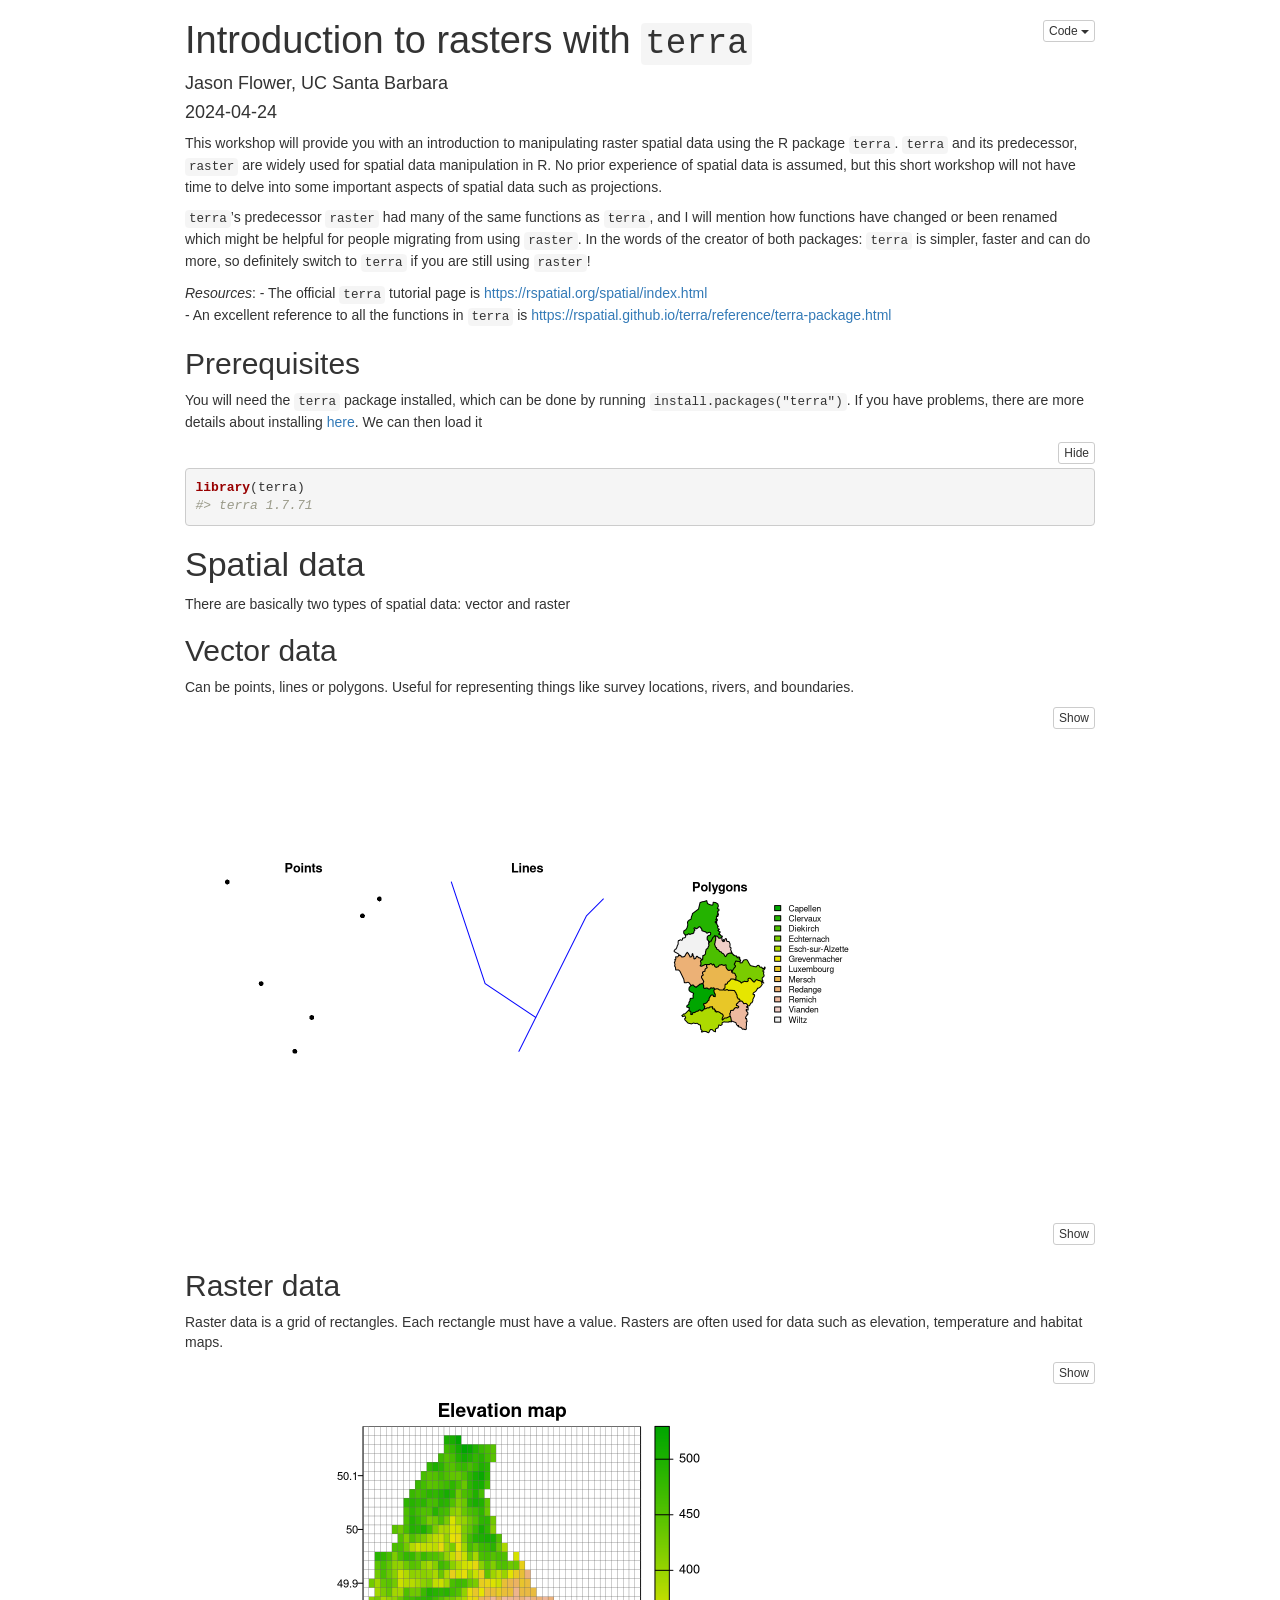
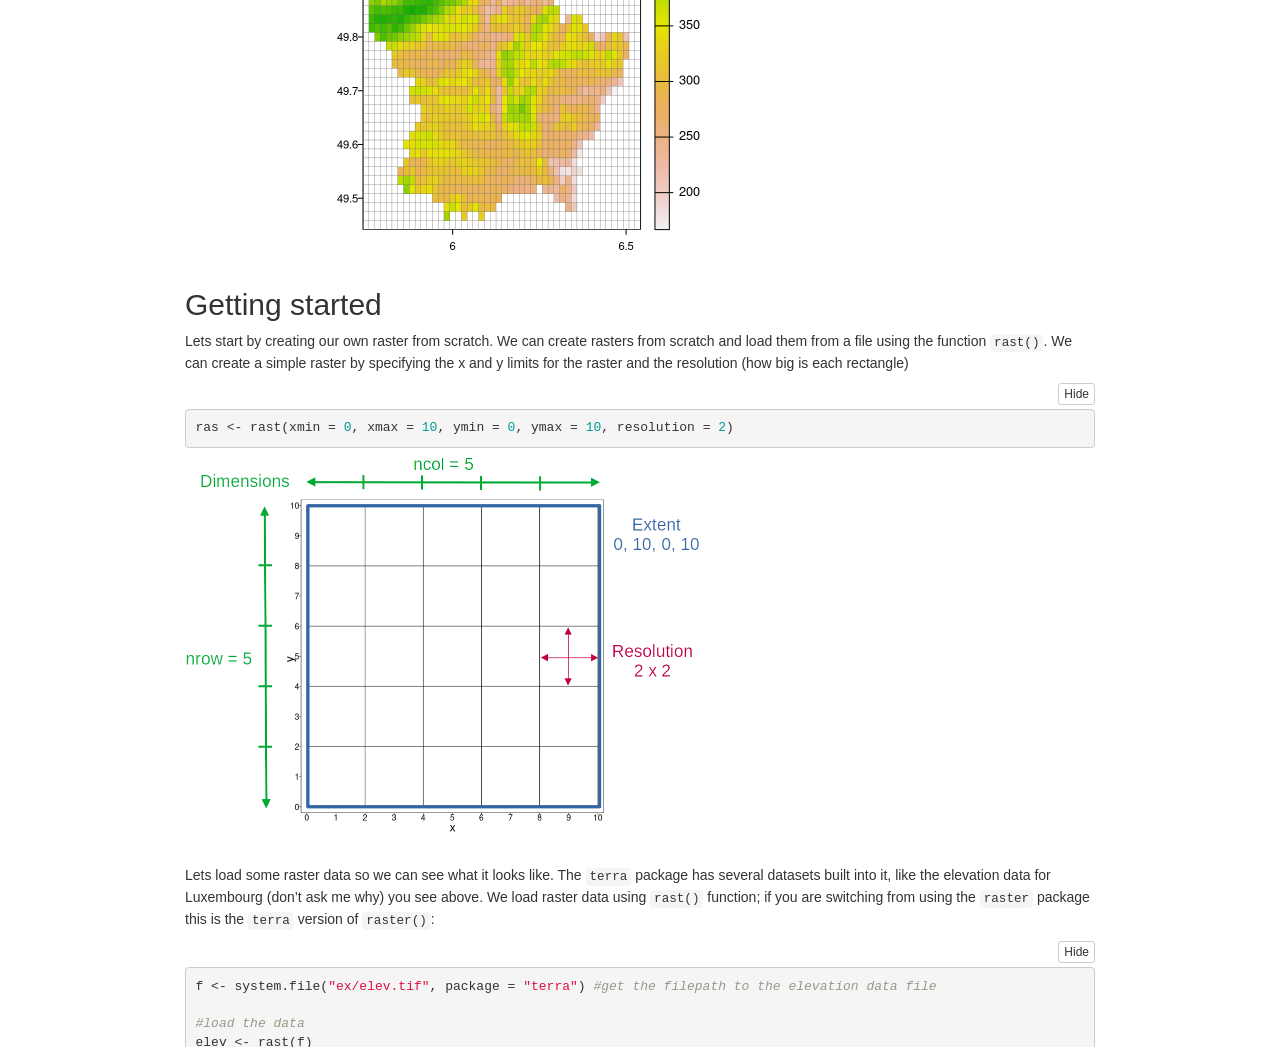
==== commit 2698574f: "add raster properties figure" ====
--- a/docs/index.html
+++ b/docs/index.html
@@ -11,7 +11,7 @@
 
 <meta name="author" content="Jason Flower, UC Santa Barbara" />
 
-<meta name="date" content="2024-04-17" />
+<meta name="date" content="2024-04-24" />
 
 <title>Introduction to rasters with terra</title>
 
@@ -441,7 +441,7 @@
 <h1 class="title toc-ignore">Introduction to rasters with
 <code>terra</code></h1>
 <h4 class="author">Jason Flower, UC Santa Barbara</h4>
-<h4 class="date">2024-04-17</h4>
+<h4 class="date">2024-04-24</h4>
 
 </div>
 
@@ -503,16 +503,36 @@
 <p>Raster data is a grid of rectangles. Each rectangle must have a
 value. Rasters are often used for data such as elevation, temperature
 and habitat maps.</p>
-<pre class="r fold-hide"><code>ele &lt;- system.file(&quot;ex/elev.tif&quot;, package = &quot;terra&quot;) |&gt;
+<pre class="r fold-hide"><code>elev &lt;- system.file(&quot;ex/elev.tif&quot;, package = &quot;terra&quot;) |&gt;
   rast() |&gt;
   aggregate(fact = 2)
 
-plot(ele, las = 1, main = &quot;Elevation map&quot;)
-
-ele |&gt;
+plot(elev, las = 1, main = &quot;Elevation map&quot;)
+
+elev |&gt;
   as.polygons(aggregate = FALSE, na.rm = FALSE) |&gt;
   lines(col = &quot;grey40&quot;, lwd = 0.2)</code></pre>
 <p><img src="[data-uri]" width="672" /></p>
+</div>
+<div id="getting-started" class="section level2">
+<h2>Getting started</h2>
+<p>Lets start by creating our own raster from scratch. We can create
+rasters from scratch and load them from a file using the function
+<code>rast()</code>. We can create a simple raster by specifying the x
+and y limits for the raster and the resolution (how big is each
+rectangle)</p>
+<pre class="r"><code>ras &lt;- rast(xmin = 0, xmax = 10, ymin = 0, ymax = 10, resolution = 2)</code></pre>
+<p><img src="[data-uri]" width="562" /></p>
+<p>Lets load some raster data so we can see what it looks like. The
+<code>terra</code> package has several datasets built into it, like the
+elevation data for Luxembourg (don’t ask me why) you see above. We load
+raster data using <code>rast()</code> function; if you are switching
+from using the <code>raster</code> package this is the
+<code>terra</code> version of <code>raster()</code>:</p>
+<pre class="r"><code>f &lt;- system.file(&quot;ex/elev.tif&quot;, package = &quot;terra&quot;) #get the filepath to the elevation data file
+
+#load the data
+elev &lt;- rast(f)</code></pre>
 </div>
 </div>
 
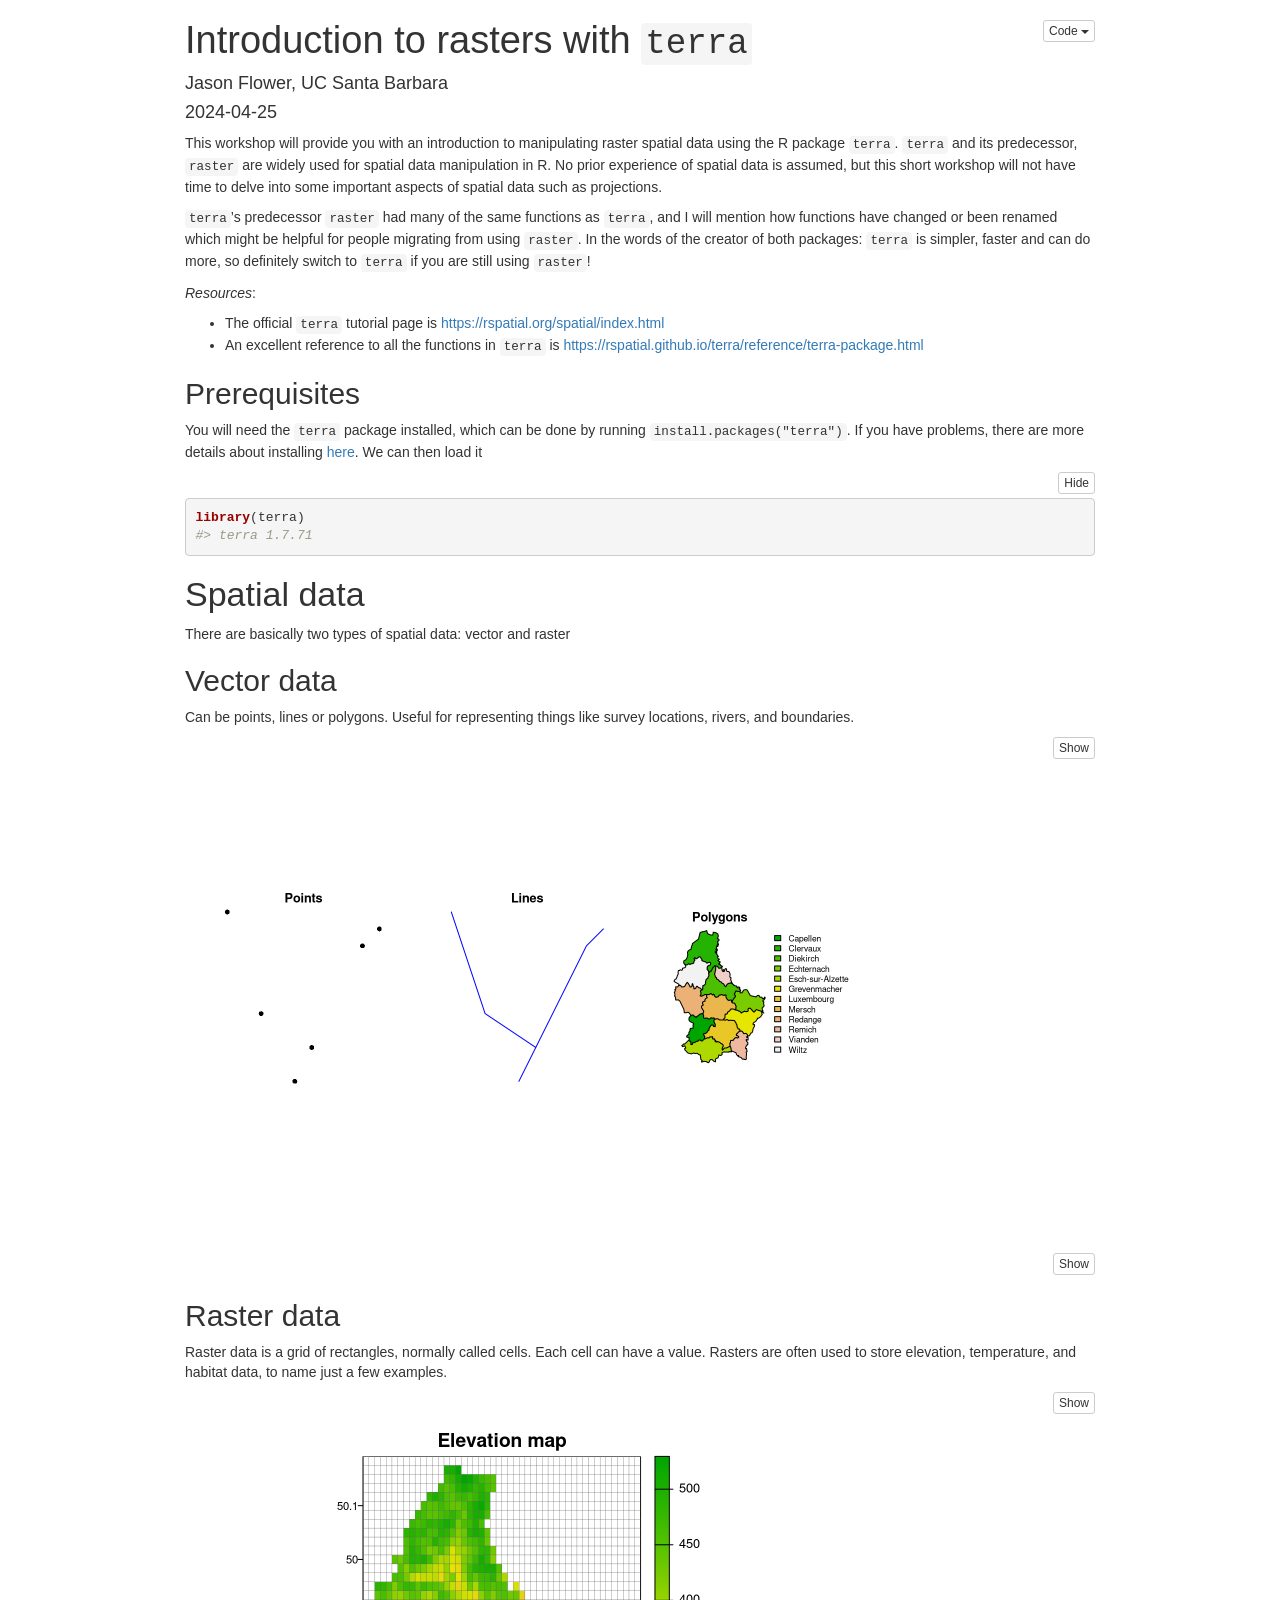
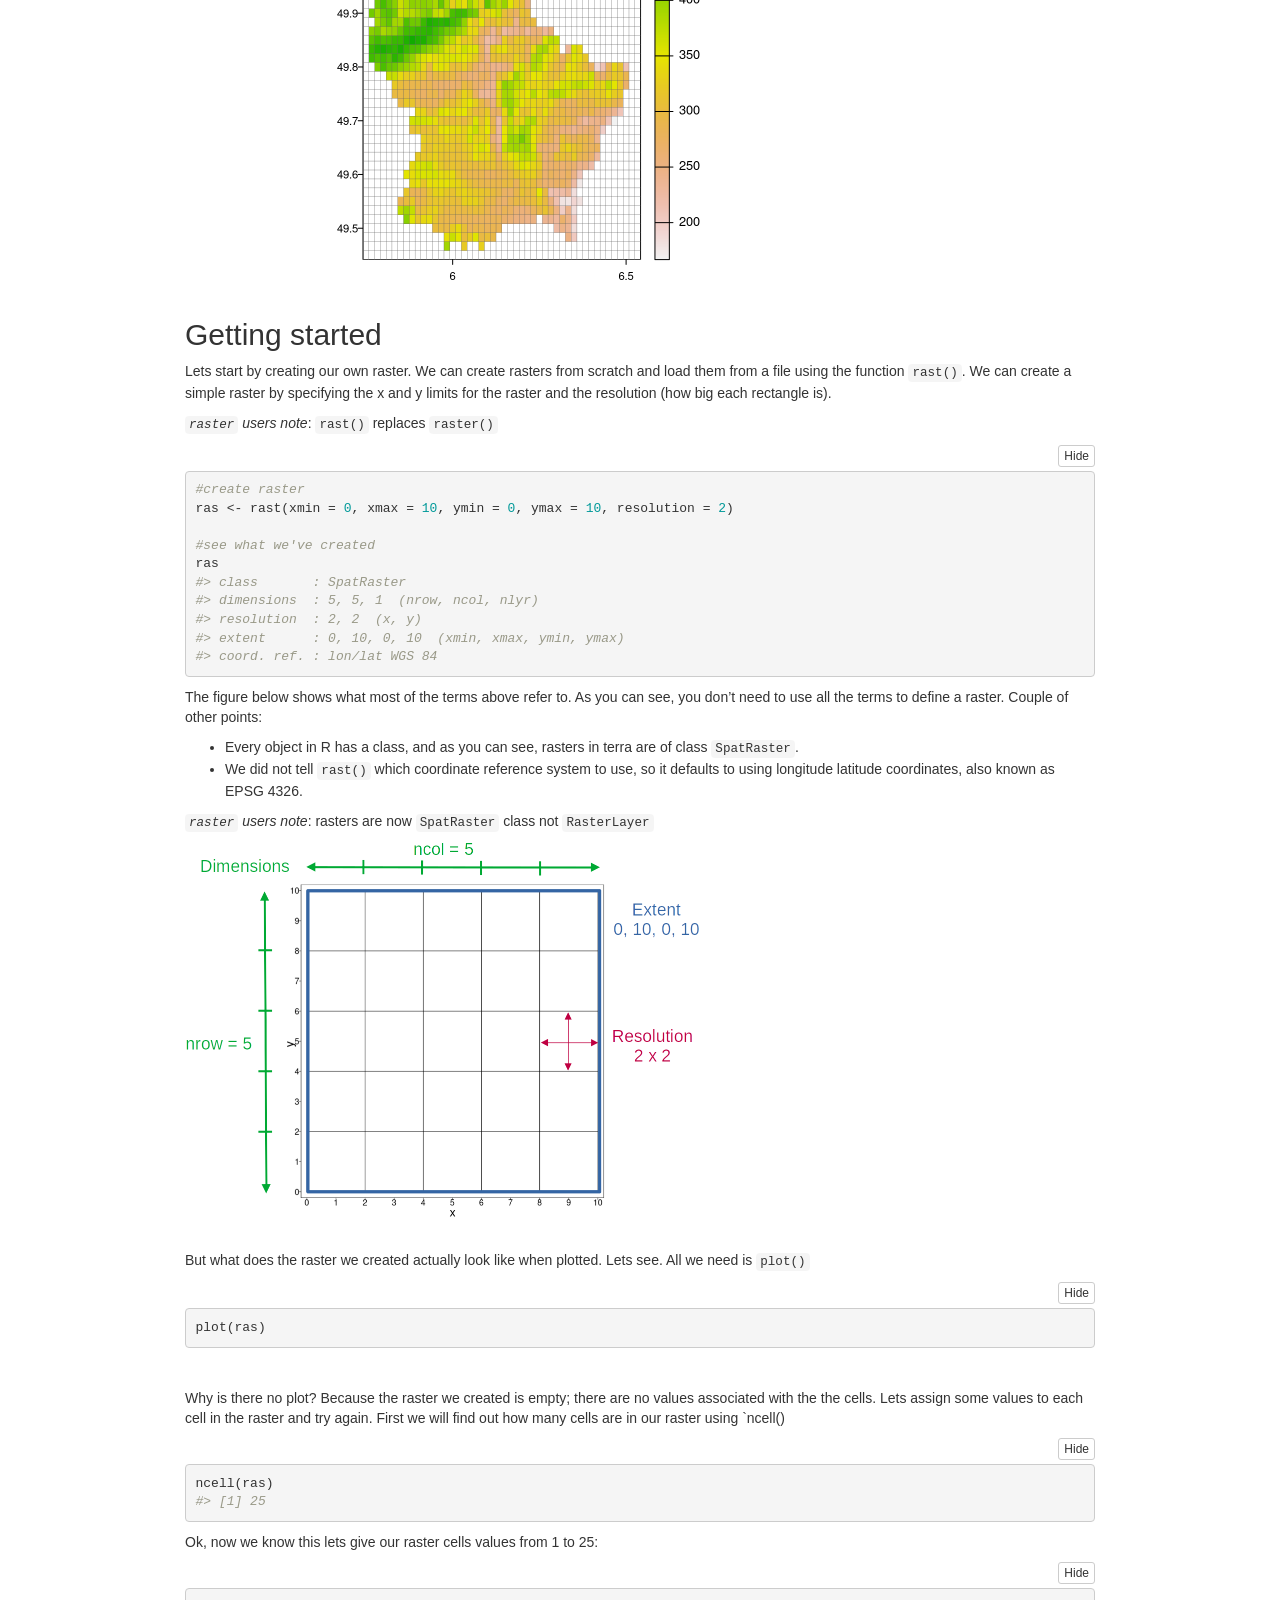
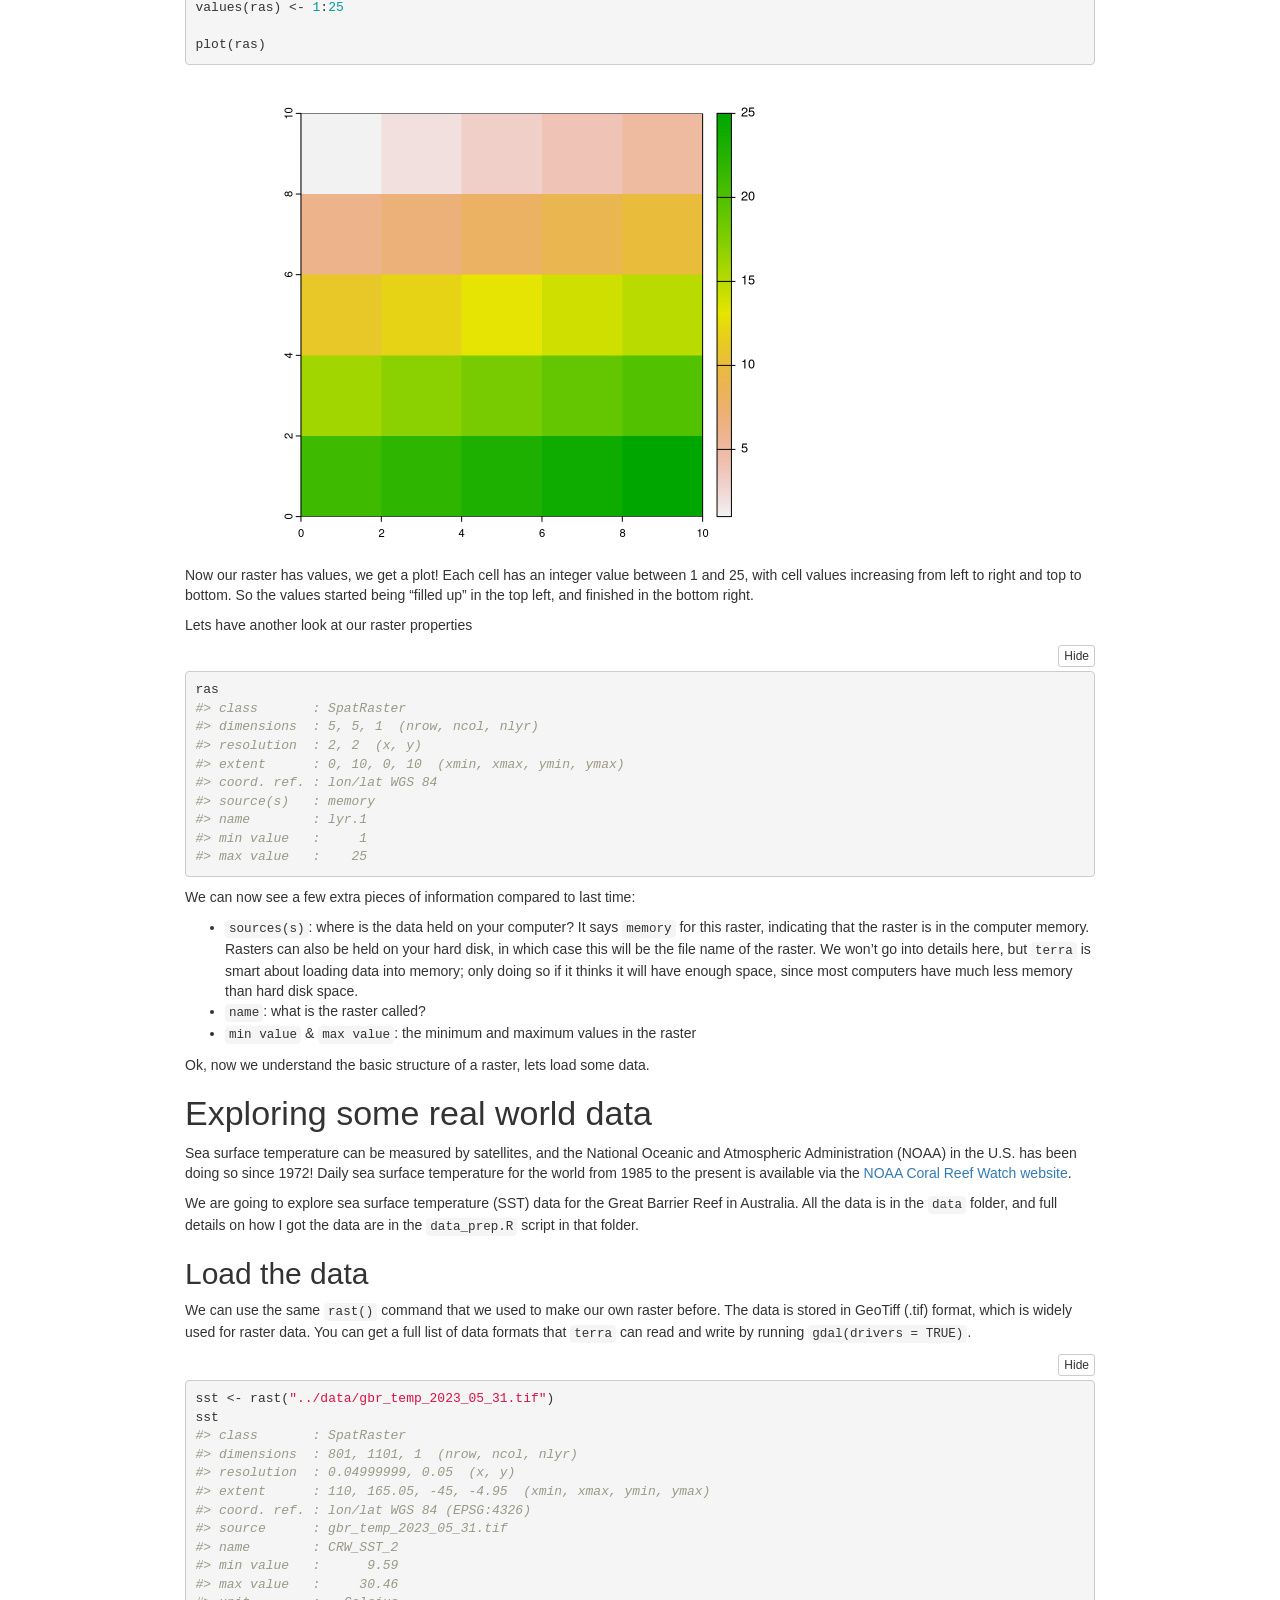
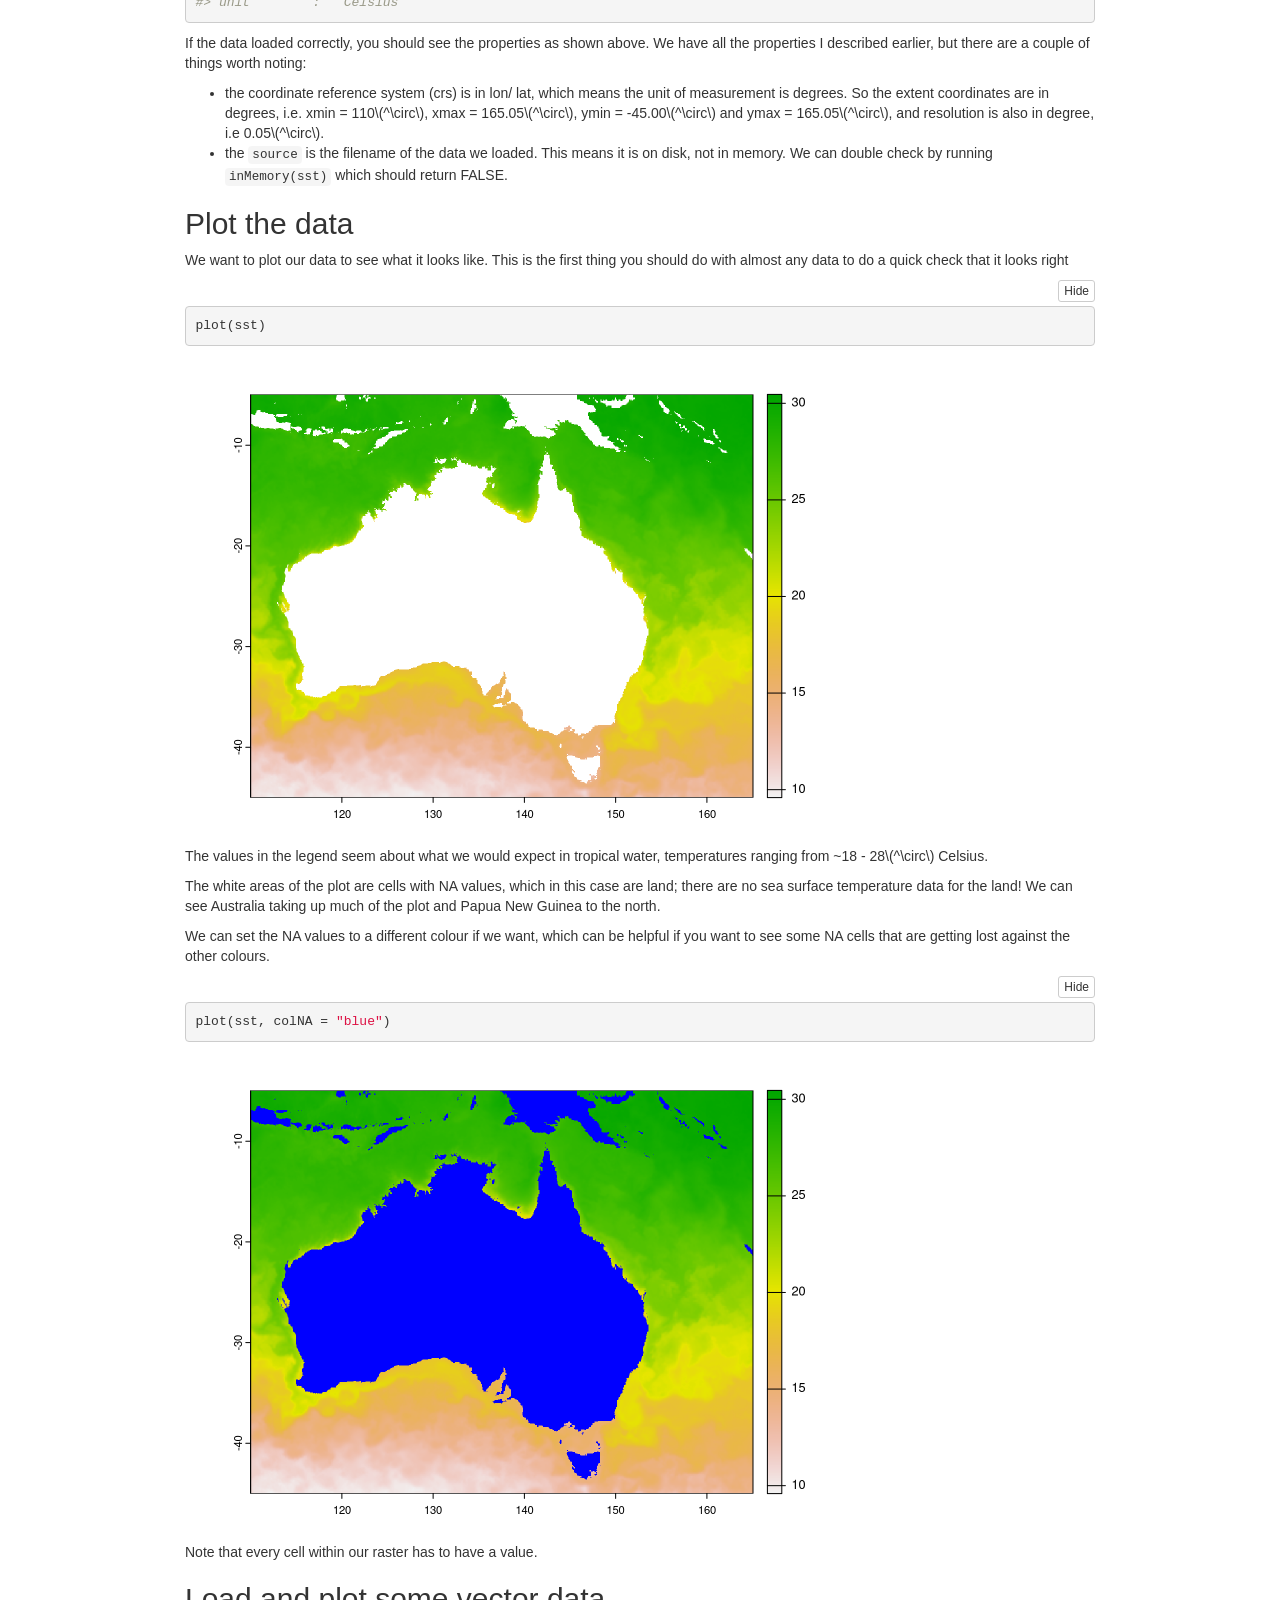
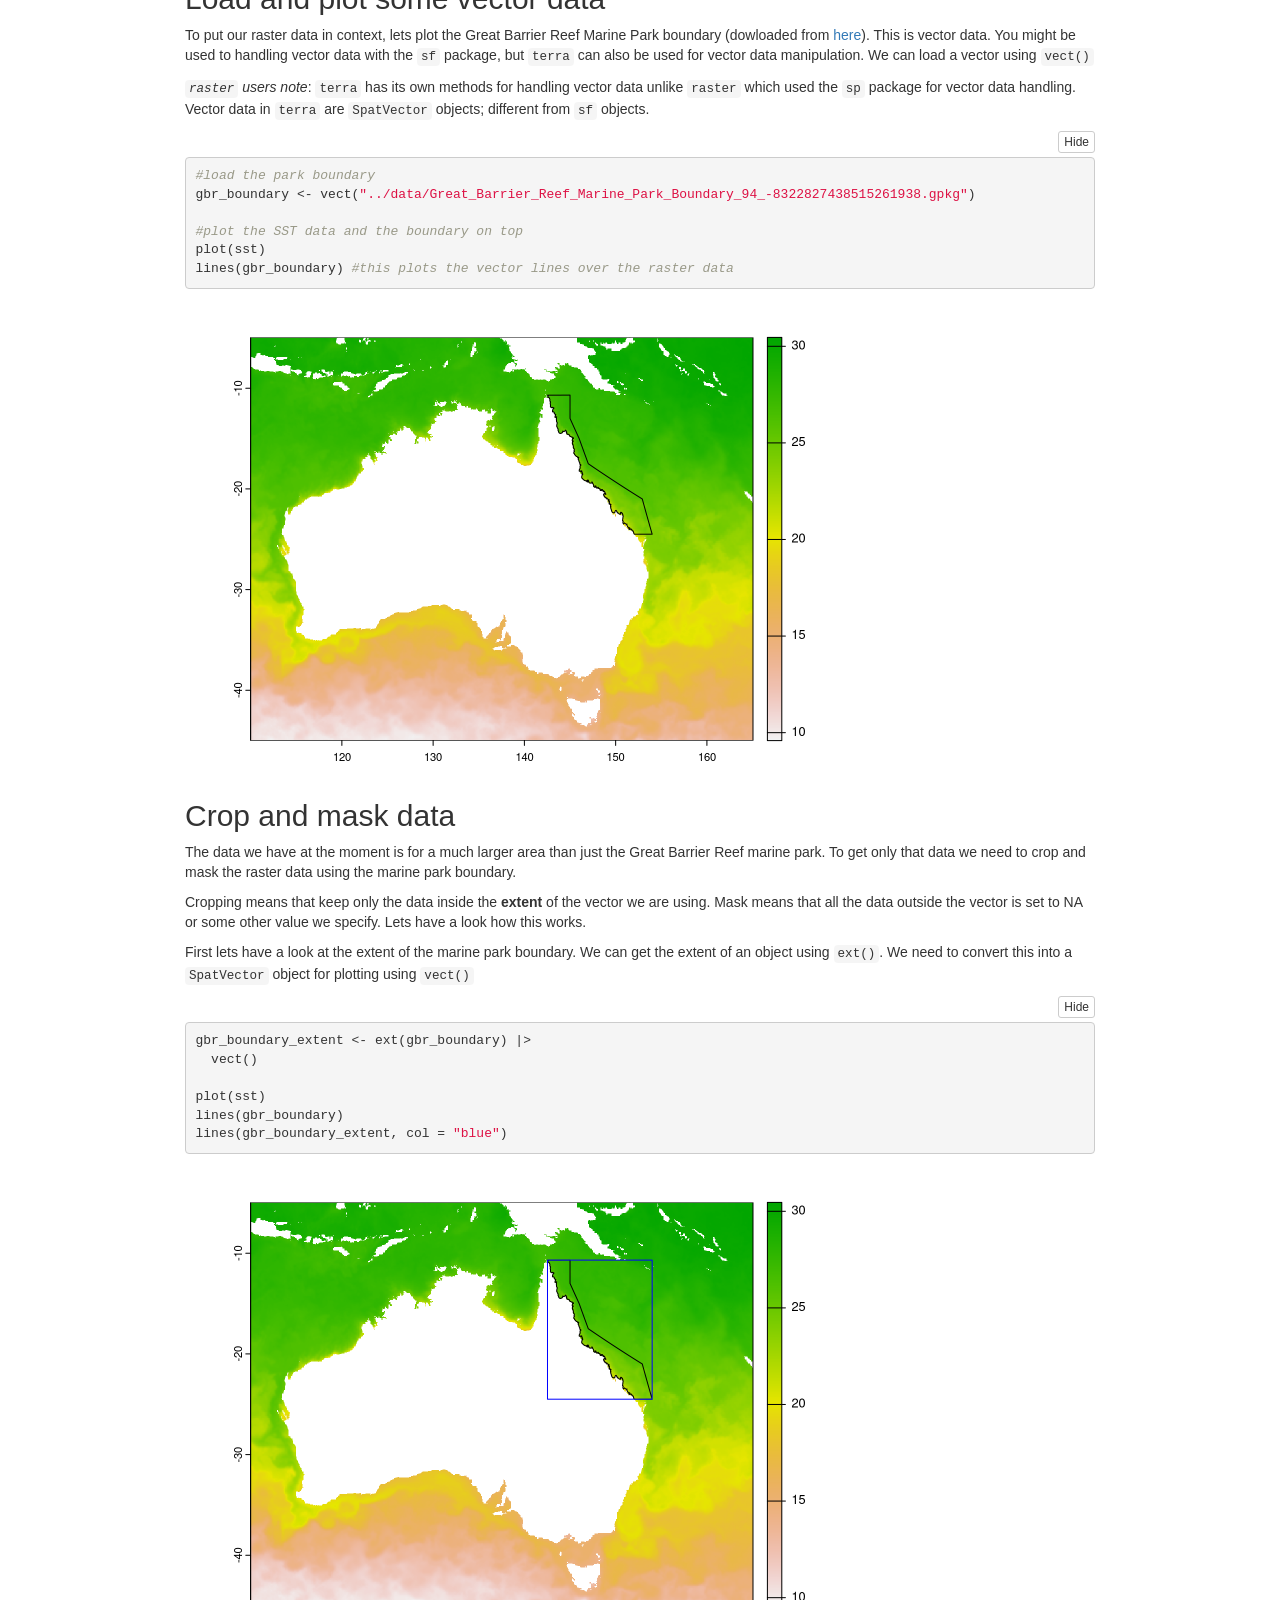
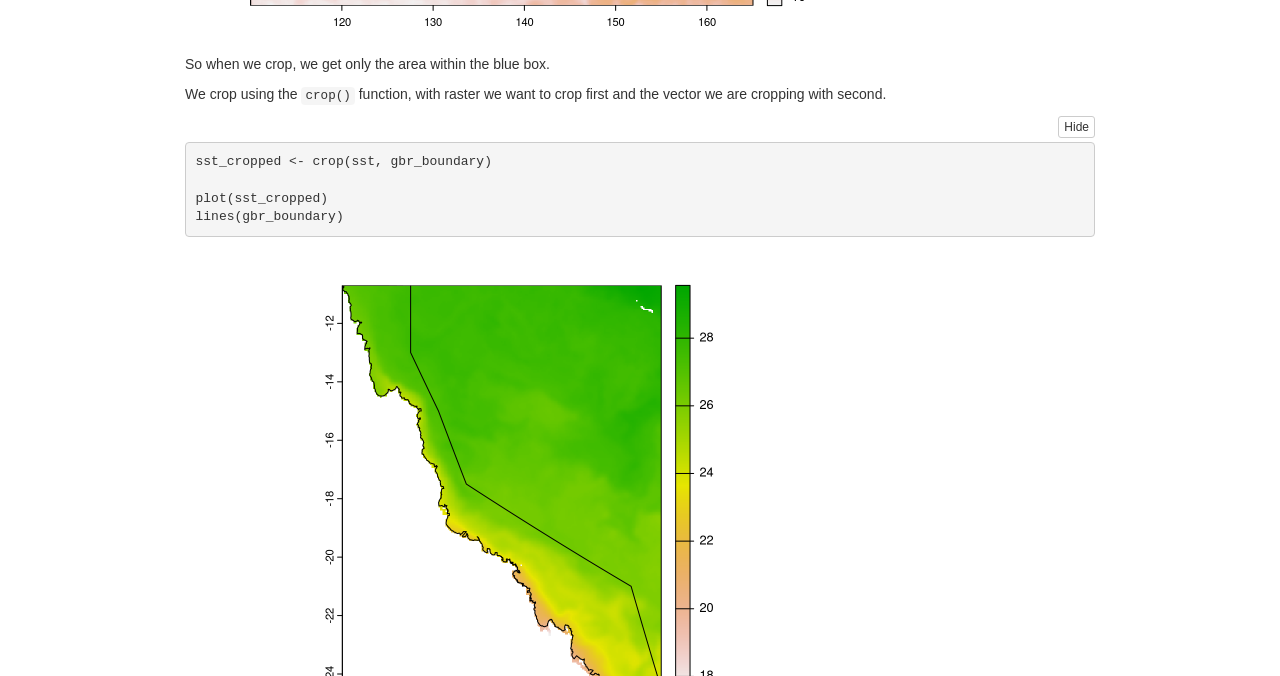
==== commit dd73a774: "on to cropping and masking" ====
--- a/docs/index.html
+++ b/docs/index.html
@@ -11,7 +11,7 @@
 
 <meta name="author" content="Jason Flower, UC Santa Barbara" />
 
-<meta name="date" content="2024-04-24" />
+<meta name="date" content="2024-04-25" />
 
 <title>Introduction to rasters with terra</title>
 
@@ -441,7 +441,7 @@
 <h1 class="title toc-ignore">Introduction to rasters with
 <code>terra</code></h1>
 <h4 class="author">Jason Flower, UC Santa Barbara</h4>
-<h4 class="date">2024-04-24</h4>
+<h4 class="date">2024-04-25</h4>
 
 </div>
 
@@ -459,10 +459,13 @@
 packages: <code>terra</code> is simpler, faster and can do more, so
 definitely switch to <code>terra</code> if you are still using
 <code>raster</code>!</p>
-<p><em>Resources</em>: - The official <code>terra</code> tutorial page
-is <a href="https://rspatial.org/spatial/index.html" class="uri">https://rspatial.org/spatial/index.html</a><br />
-- An excellent reference to all the functions in <code>terra</code> is
-<a href="https://rspatial.github.io/terra/reference/terra-package.html" class="uri">https://rspatial.github.io/terra/reference/terra-package.html</a></p>
+<p><em>Resources</em>:</p>
+<ul>
+<li>The official <code>terra</code> tutorial page is <a href="https://rspatial.org/spatial/index.html" class="uri">https://rspatial.org/spatial/index.html</a><br />
+</li>
+<li>An excellent reference to all the functions in <code>terra</code> is
+<a href="https://rspatial.github.io/terra/reference/terra-package.html" class="uri">https://rspatial.github.io/terra/reference/terra-package.html</a></li>
+</ul>
 <!-- badges: start -->
 <!-- badges: end -->
 <div id="prerequisites" class="section level2">
@@ -500,9 +503,9 @@
 </div>
 <div id="raster-data" class="section level2">
 <h2>Raster data</h2>
-<p>Raster data is a grid of rectangles. Each rectangle must have a
-value. Rasters are often used for data such as elevation, temperature
-and habitat maps.</p>
+<p>Raster data is a grid of rectangles, normally called cells. Each cell
+can have a value. Rasters are often used to store elevation,
+temperature, and habitat data, to name just a few examples.</p>
 <pre class="r fold-hide"><code>elev &lt;- system.file(&quot;ex/elev.tif&quot;, package = &quot;terra&quot;) |&gt;
   rast() |&gt;
   aggregate(fact = 2)
@@ -516,23 +519,199 @@
 </div>
 <div id="getting-started" class="section level2">
 <h2>Getting started</h2>
-<p>Lets start by creating our own raster from scratch. We can create
-rasters from scratch and load them from a file using the function
+<p>Lets start by creating our own raster. We can create rasters from
+scratch and load them from a file using the function
 <code>rast()</code>. We can create a simple raster by specifying the x
-and y limits for the raster and the resolution (how big is each
-rectangle)</p>
-<pre class="r"><code>ras &lt;- rast(xmin = 0, xmax = 10, ymin = 0, ymax = 10, resolution = 2)</code></pre>
+and y limits for the raster and the resolution (how big each rectangle
+is).</p>
+<p><em><code>raster</code> users note</em>: <code>rast()</code> replaces
+<code>raster()</code></p>
+<pre class="r"><code>#create raster
+ras &lt;- rast(xmin = 0, xmax = 10, ymin = 0, ymax = 10, resolution = 2)
+
+#see what we&#39;ve created
+ras
+#&gt; class       : SpatRaster 
+#&gt; dimensions  : 5, 5, 1  (nrow, ncol, nlyr)
+#&gt; resolution  : 2, 2  (x, y)
+#&gt; extent      : 0, 10, 0, 10  (xmin, xmax, ymin, ymax)
+#&gt; coord. ref. : lon/lat WGS 84</code></pre>
+<p>The figure below shows what most of the terms above refer to. As you
+can see, you don’t need to use all the terms to define a raster. Couple
+of other points:</p>
+<ul>
+<li>Every object in R has a class, and as you can see, rasters in terra
+are of class <code>SpatRaster</code>.</li>
+<li>We did not tell <code>rast()</code> which coordinate reference
+system to use, so it defaults to using longitude latitude coordinates,
+also known as EPSG 4326.</li>
+</ul>
+<p><em><code>raster</code> users note</em>: rasters are now
+<code>SpatRaster</code> class not <code>RasterLayer</code></p>
 <p><img src="[data-uri]" width="562" /></p>
-<p>Lets load some raster data so we can see what it looks like. The
-<code>terra</code> package has several datasets built into it, like the
-elevation data for Luxembourg (don’t ask me why) you see above. We load
-raster data using <code>rast()</code> function; if you are switching
-from using the <code>raster</code> package this is the
-<code>terra</code> version of <code>raster()</code>:</p>
-<pre class="r"><code>f &lt;- system.file(&quot;ex/elev.tif&quot;, package = &quot;terra&quot;) #get the filepath to the elevation data file
-
-#load the data
-elev &lt;- rast(f)</code></pre>
+<p>But what does the raster we created actually look like when plotted.
+Lets see. All we need is <code>plot()</code></p>
+<pre class="r"><code>plot(ras)</code></pre>
+<p><img src="[data-uri]" width="3" /></p>
+<p>Why is there no plot? Because the raster we created is empty; there
+are no values associated with the the cells. Lets assign some values to
+each cell in the raster and try again. First we will find out how many
+cells are in our raster using `ncell()</p>
+<pre class="r"><code>ncell(ras)
+#&gt; [1] 25</code></pre>
+<p>Ok, now we know this lets give our raster cells values from 1 to
+25:</p>
+<pre class="r"><code>values(ras) &lt;- 1:25
+
+plot(ras)</code></pre>
+<p><img src="[data-uri]" width="672" /></p>
+<p>Now our raster has values, we get a plot! Each cell has an integer
+value between 1 and 25, with cell values increasing from left to right
+and top to bottom. So the values started being “filled up” in the top
+left, and finished in the bottom right.</p>
+<p>Lets have another look at our raster properties</p>
+<pre class="r"><code>ras
+#&gt; class       : SpatRaster 
+#&gt; dimensions  : 5, 5, 1  (nrow, ncol, nlyr)
+#&gt; resolution  : 2, 2  (x, y)
+#&gt; extent      : 0, 10, 0, 10  (xmin, xmax, ymin, ymax)
+#&gt; coord. ref. : lon/lat WGS 84 
+#&gt; source(s)   : memory
+#&gt; name        : lyr.1 
+#&gt; min value   :     1 
+#&gt; max value   :    25</code></pre>
+<p>We can now see a few extra pieces of information compared to last
+time:</p>
+<ul>
+<li><code>sources(s)</code>: where is the data held on your computer? It
+says <code>memory</code> for this raster, indicating that the raster is
+in the computer memory. Rasters can also be held on your hard disk, in
+which case this will be the file name of the raster. We won’t go into
+details here, but <code>terra</code> is smart about loading data into
+memory; only doing so if it thinks it will have enough space, since most
+computers have much less memory than hard disk space.</li>
+<li><code>name</code>: what is the raster called?</li>
+<li><code>min value</code> &amp; <code>max value</code>: the minimum and
+maximum values in the raster</li>
+</ul>
+<p>Ok, now we understand the basic structure of a raster, lets load some
+data.</p>
+</div>
+</div>
+<div id="exploring-some-real-world-data" class="section level1">
+<h1>Exploring some real world data</h1>
+<p>Sea surface temperature can be measured by satellites, and the
+National Oceanic and Atmospheric Administration (NOAA) in the U.S. has
+been doing so since 1972! Daily sea surface temperature for the world
+from 1985 to the present is available via the <a href="https://coralreefwatch.noaa.gov/product/5km/index_5km_sst.php">NOAA
+Coral Reef Watch website</a>.</p>
+<p>We are going to explore sea surface temperature (SST) data for the
+Great Barrier Reef in Australia. All the data is in the
+<code>data</code> folder, and full details on how I got the data are in
+the <code>data_prep.R</code> script in that folder.</p>
+<div id="load-the-data" class="section level2">
+<h2>Load the data</h2>
+<p>We can use the same <code>rast()</code> command that we used to make
+our own raster before. The data is stored in GeoTiff (.tif) format,
+which is widely used for raster data. You can get a full list of data
+formats that <code>terra</code> can read and write by running
+<code>gdal(drivers = TRUE)</code>.</p>
+<pre class="r"><code>sst &lt;- rast(&quot;../data/gbr_temp_2023_05_31.tif&quot;)
+sst
+#&gt; class       : SpatRaster 
+#&gt; dimensions  : 801, 1101, 1  (nrow, ncol, nlyr)
+#&gt; resolution  : 0.04999999, 0.05  (x, y)
+#&gt; extent      : 110, 165.05, -45, -4.95  (xmin, xmax, ymin, ymax)
+#&gt; coord. ref. : lon/lat WGS 84 (EPSG:4326) 
+#&gt; source      : gbr_temp_2023_05_31.tif 
+#&gt; name        : CRW_SST_2 
+#&gt; min value   :      9.59 
+#&gt; max value   :     30.46 
+#&gt; unit        :   Celsius</code></pre>
+<p>If the data loaded correctly, you should see the properties as shown
+above. We have all the properties I described earlier, but there are a
+couple of things worth noting:</p>
+<ul>
+<li>the coordinate reference system (crs) is in lon/ lat, which means
+the unit of measurement is degrees. So the extent coordinates are in
+degrees, i.e. xmin = 110<span class="math inline">\(^\circ\)</span>,
+xmax = 165.05<span class="math inline">\(^\circ\)</span>, ymin =
+-45.00<span class="math inline">\(^\circ\)</span> and ymax = 165.05<span class="math inline">\(^\circ\)</span>, and resolution is also in degree,
+i.e 0.05<span class="math inline">\(^\circ\)</span>.</li>
+<li>the <code>source</code> is the filename of the data we loaded. This
+means it is on disk, not in memory. We can double check by running
+<code>inMemory(sst)</code> which should return FALSE.</li>
+</ul>
+</div>
+<div id="plot-the-data" class="section level2">
+<h2>Plot the data</h2>
+<p>We want to plot our data to see what it looks like. This is the first
+thing you should do with almost any data to do a quick check that it
+looks right</p>
+<pre class="r"><code>plot(sst)</code></pre>
+<p><img src="[data-uri]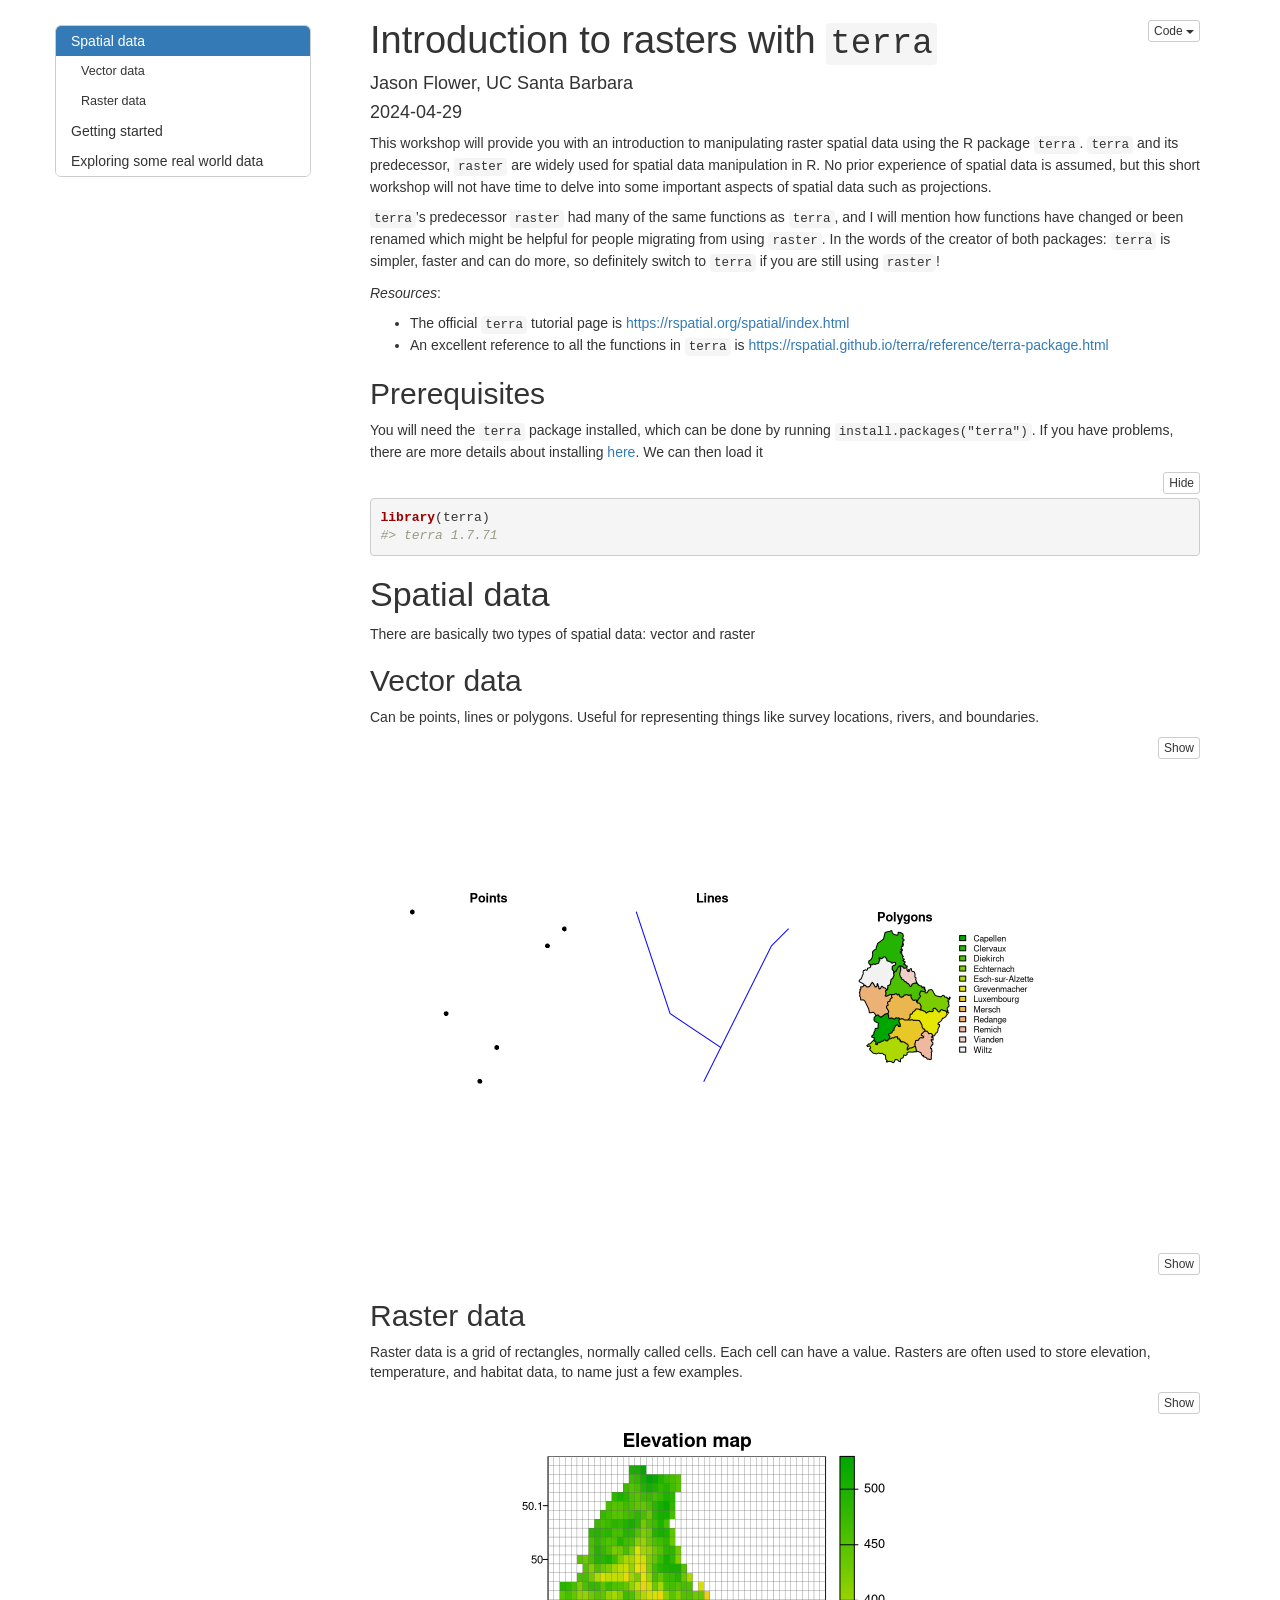
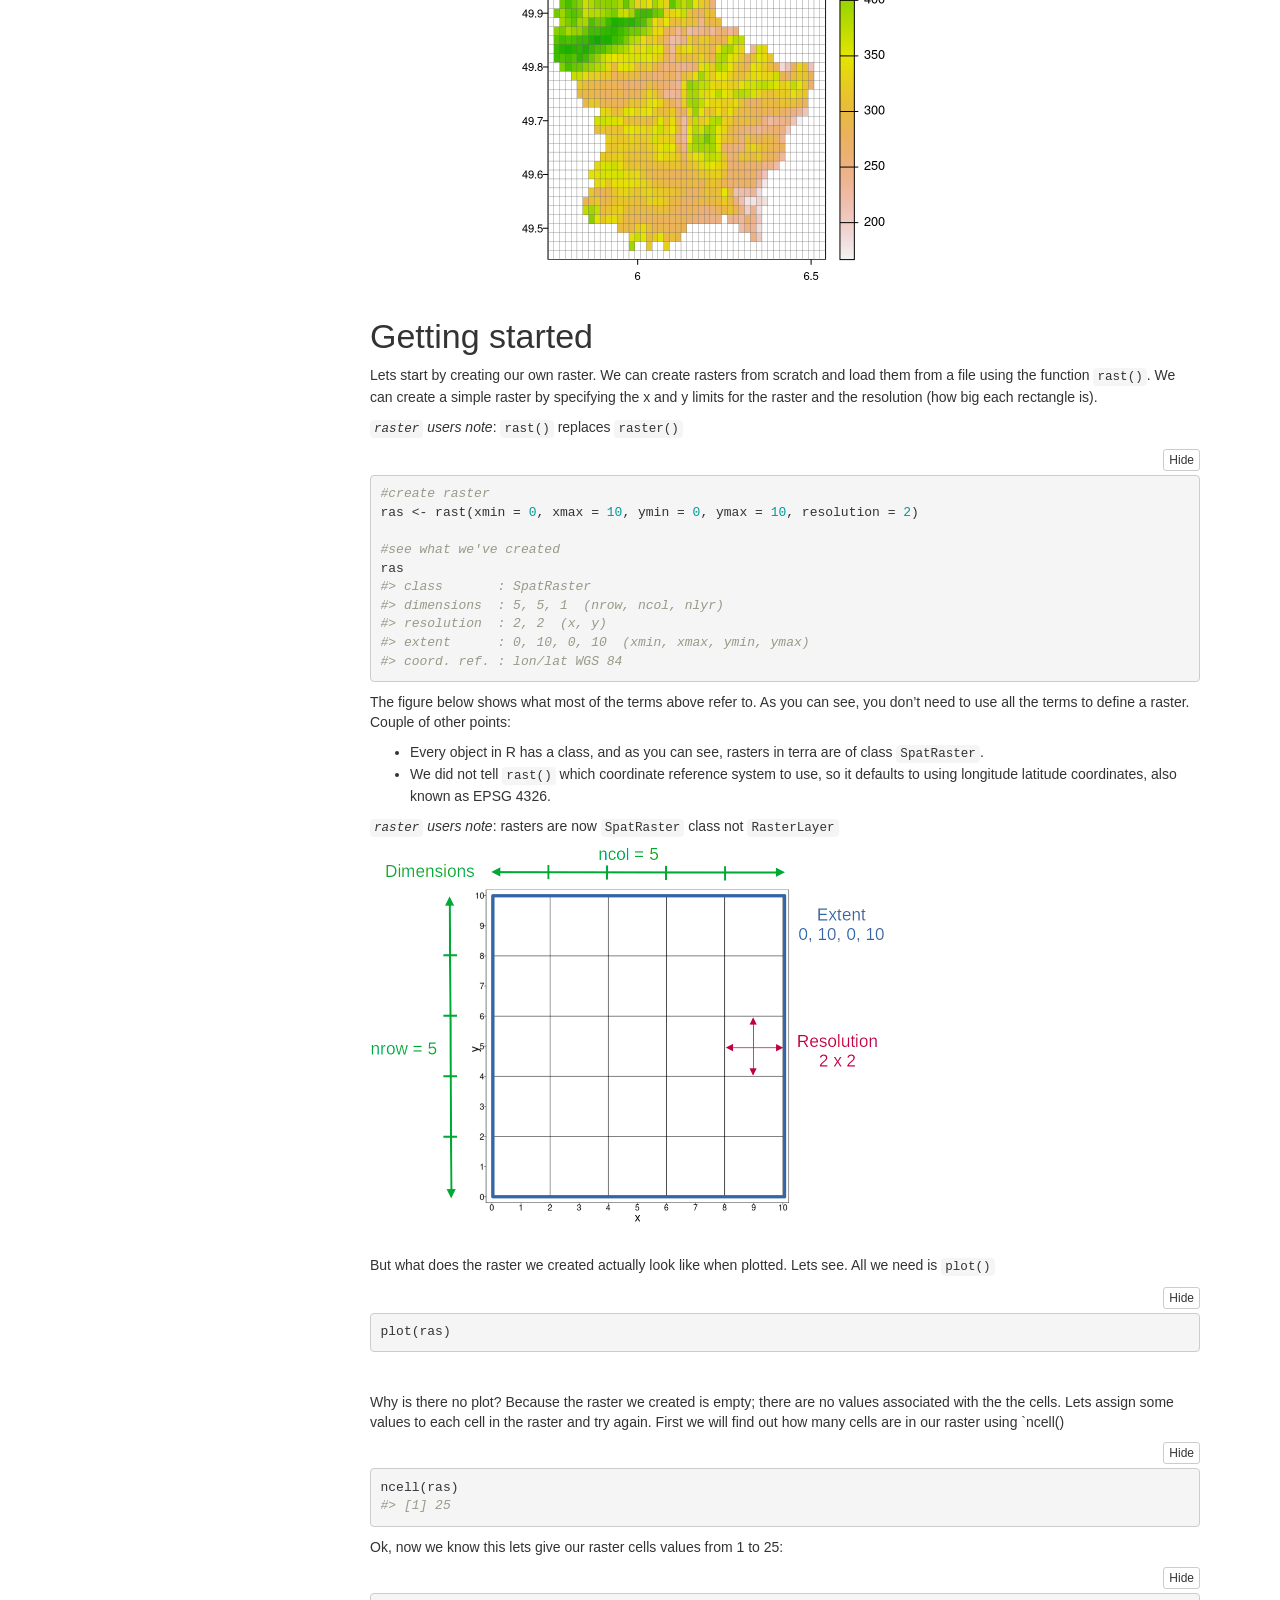
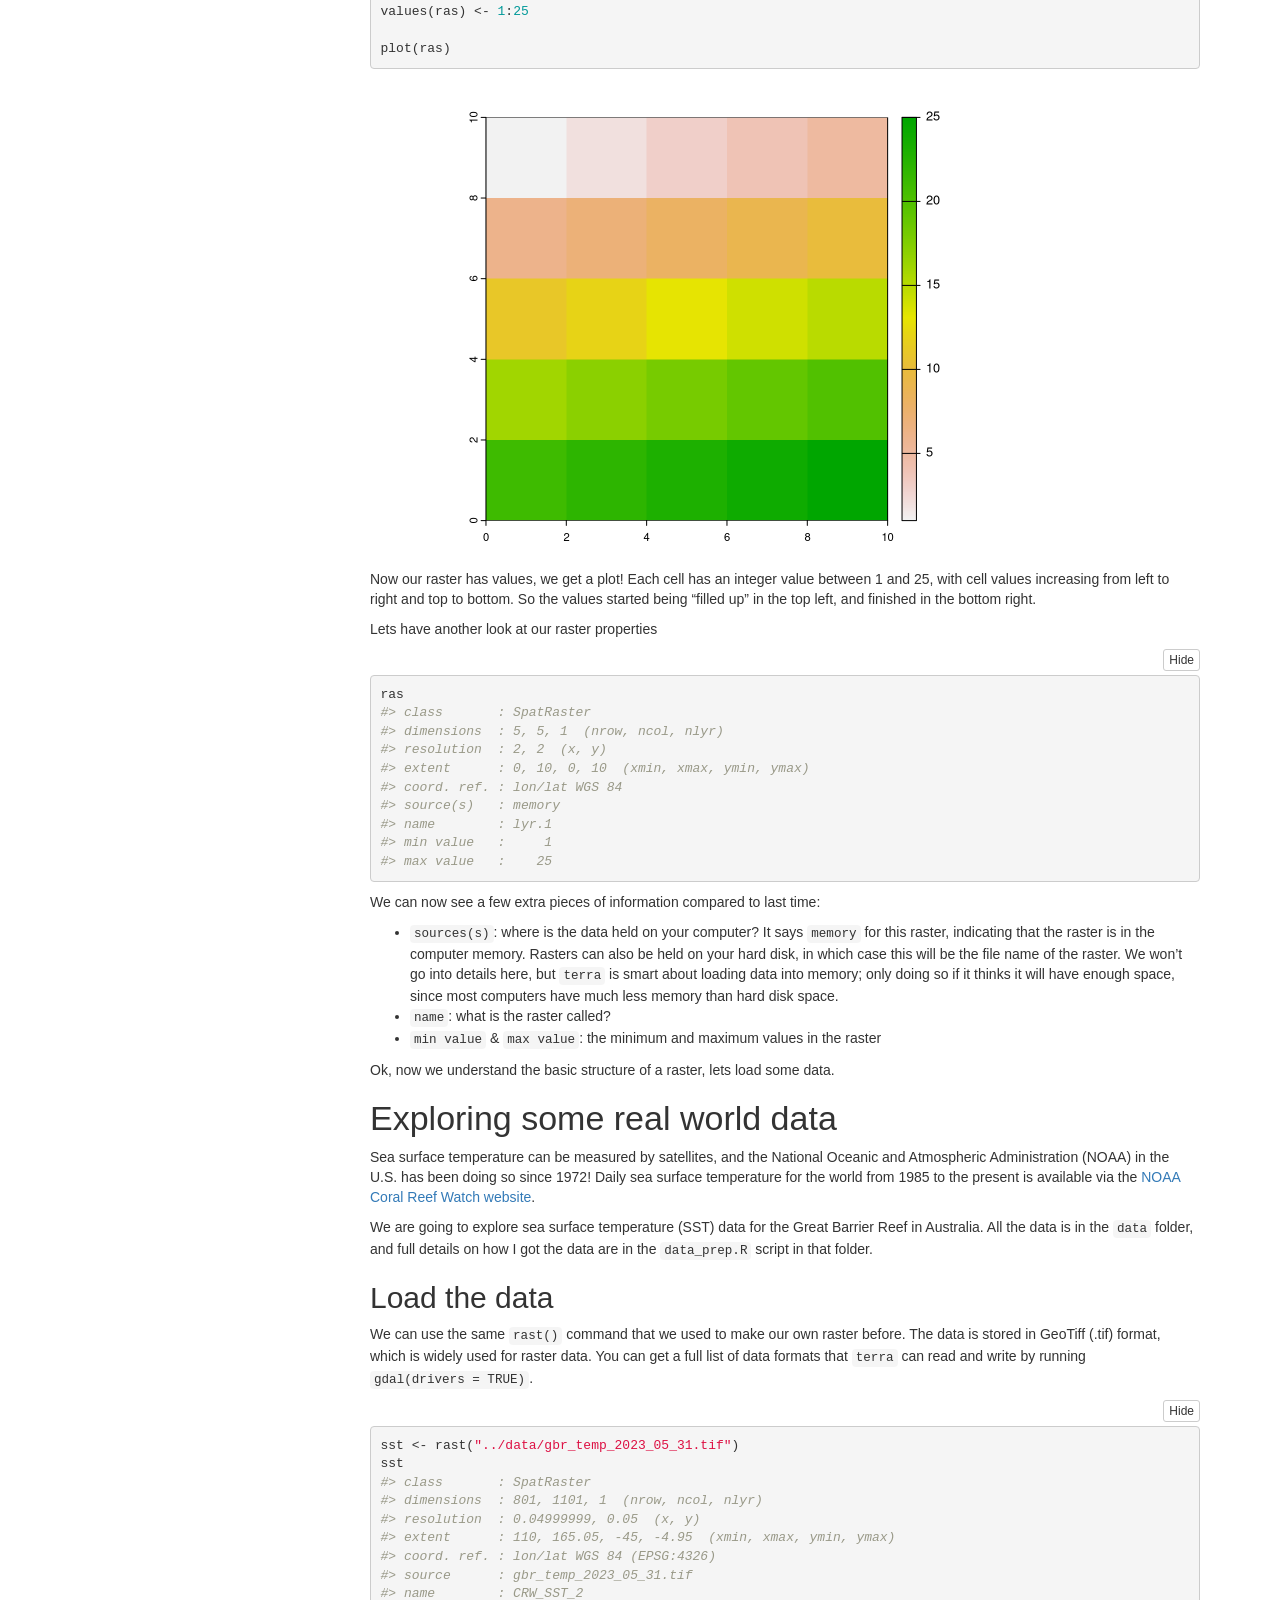
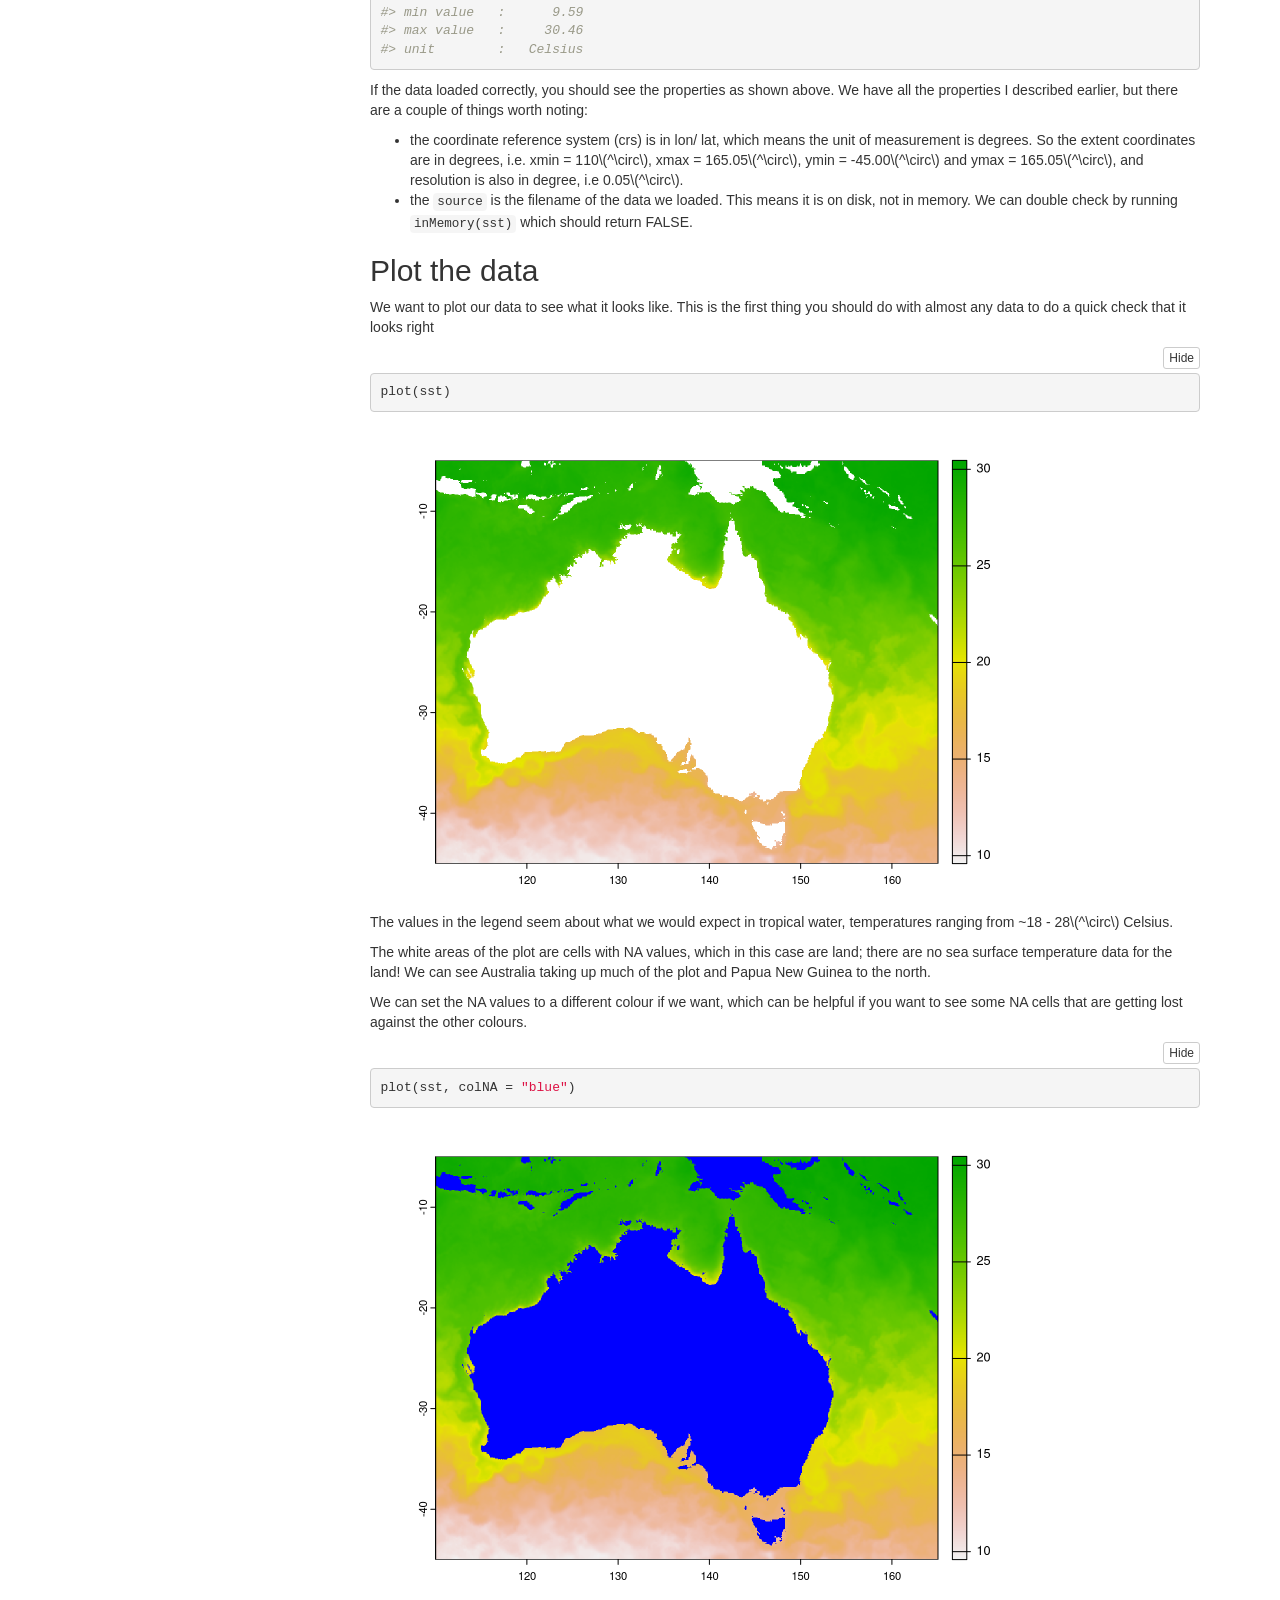
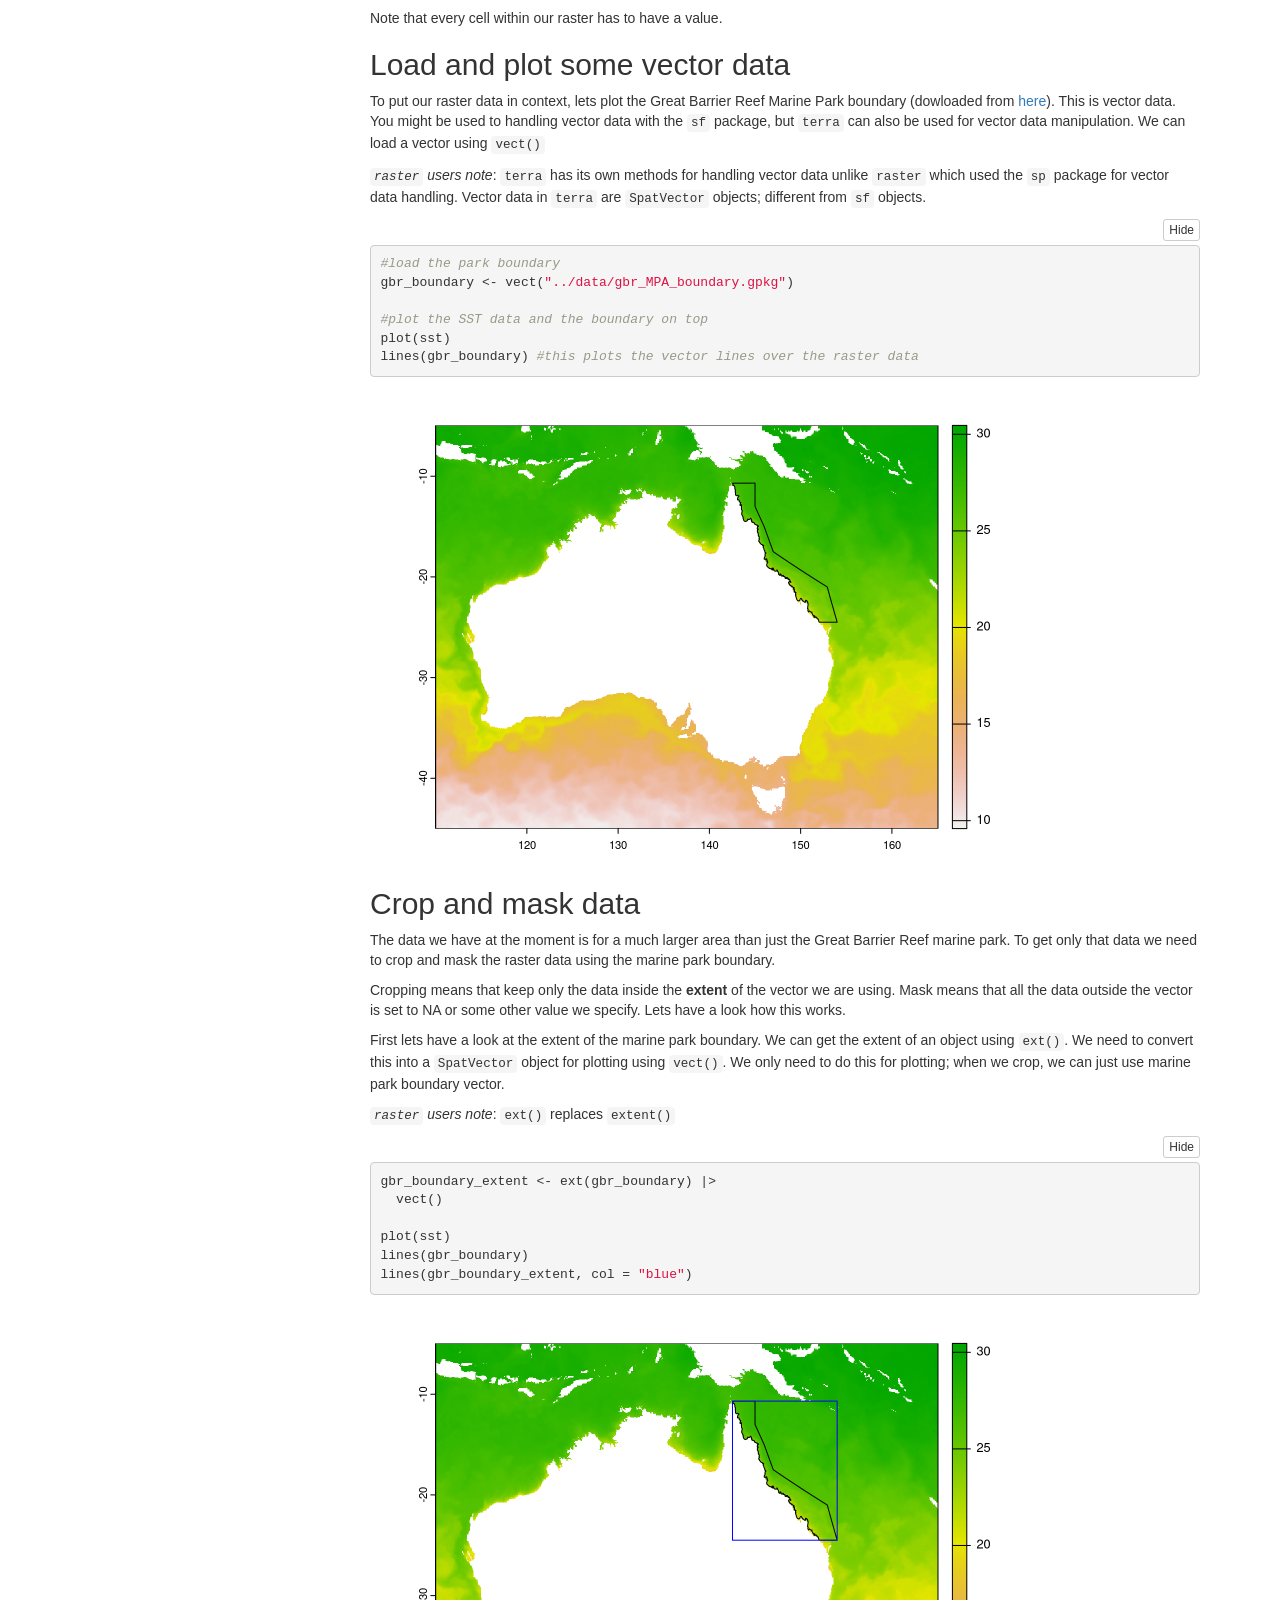
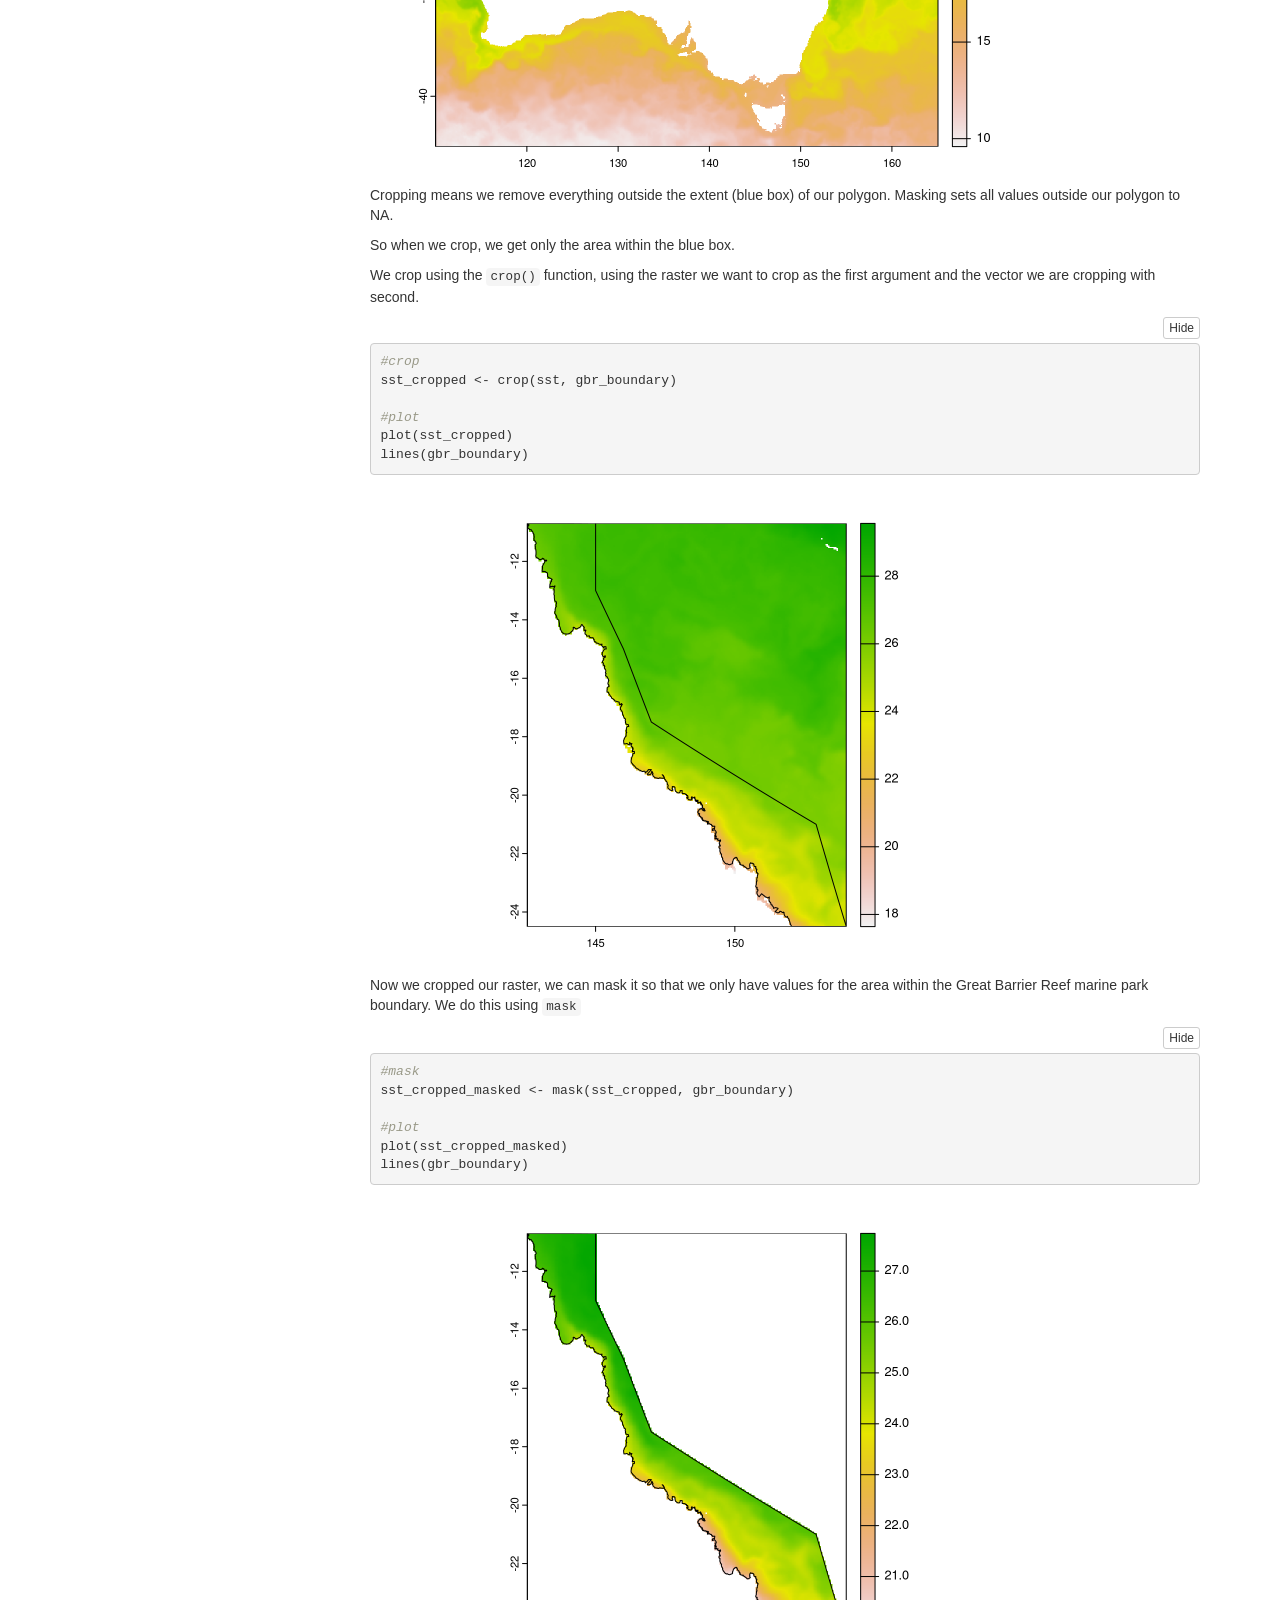
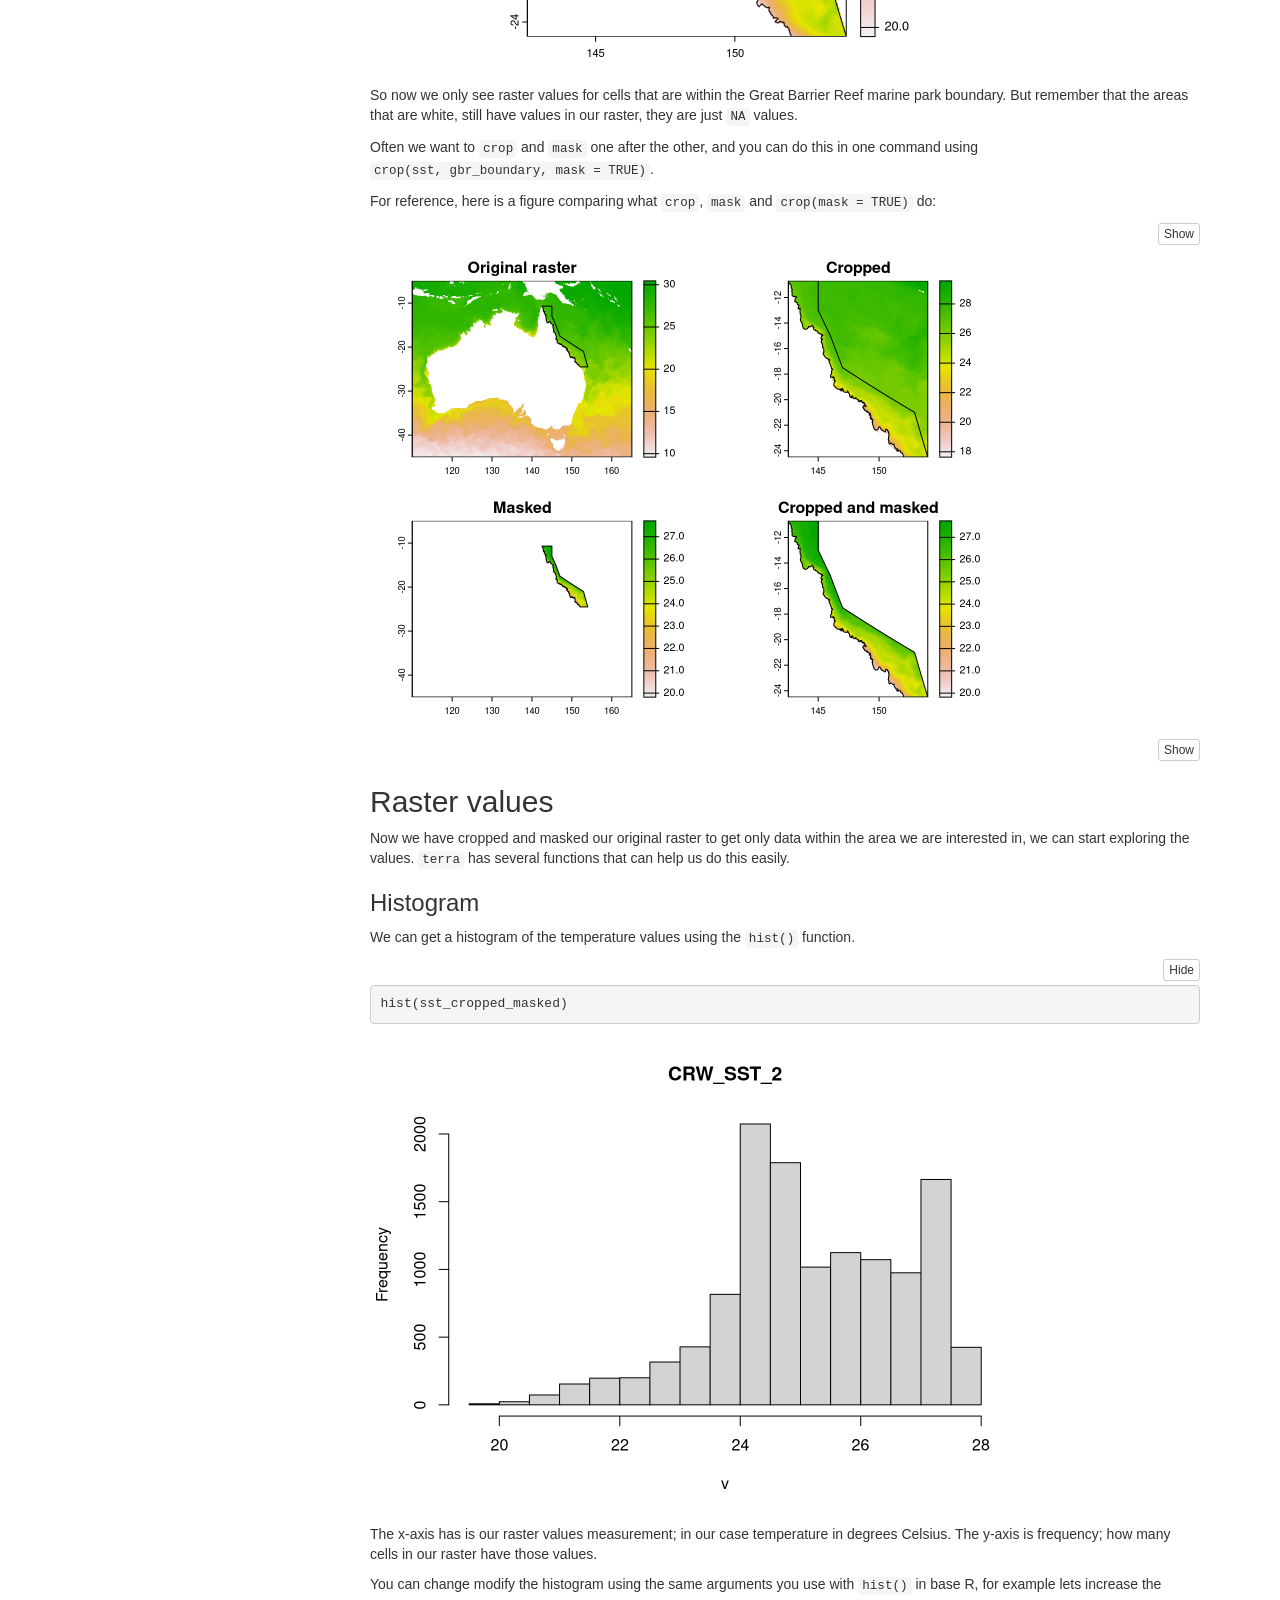
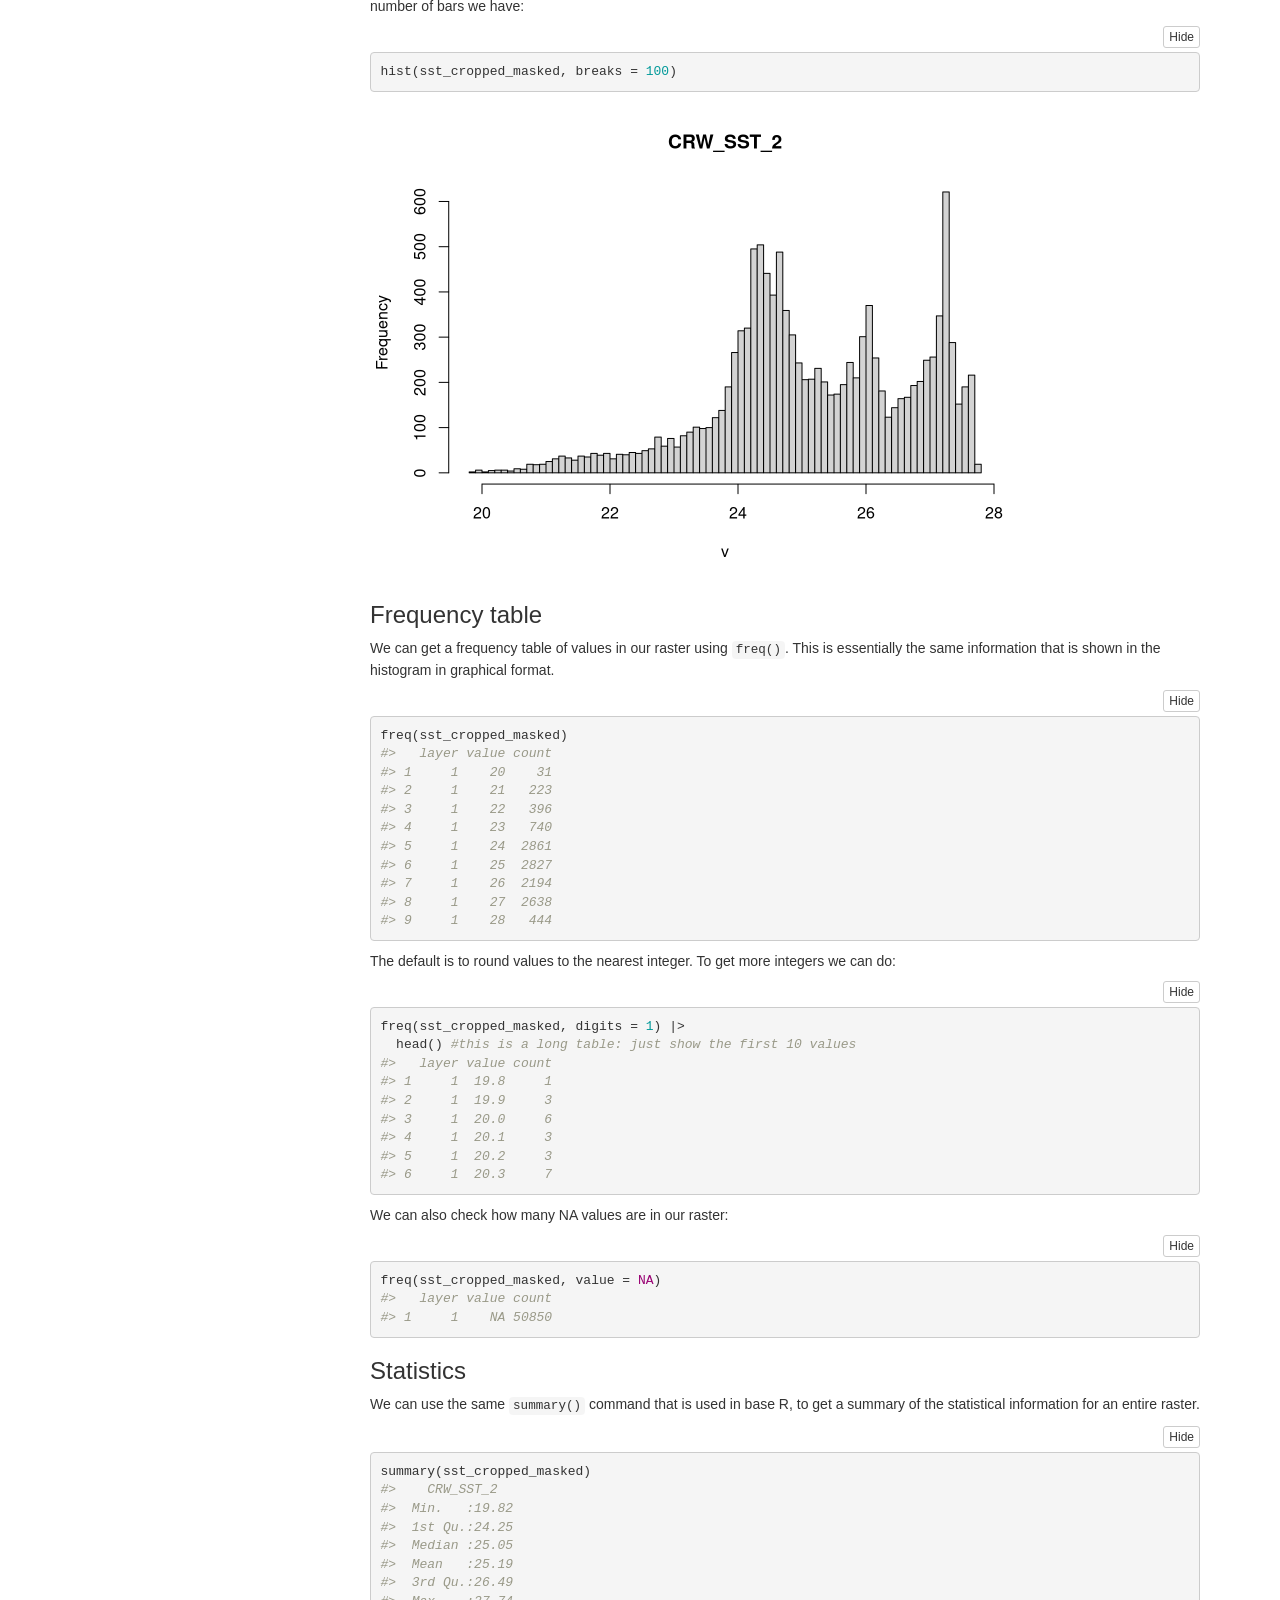
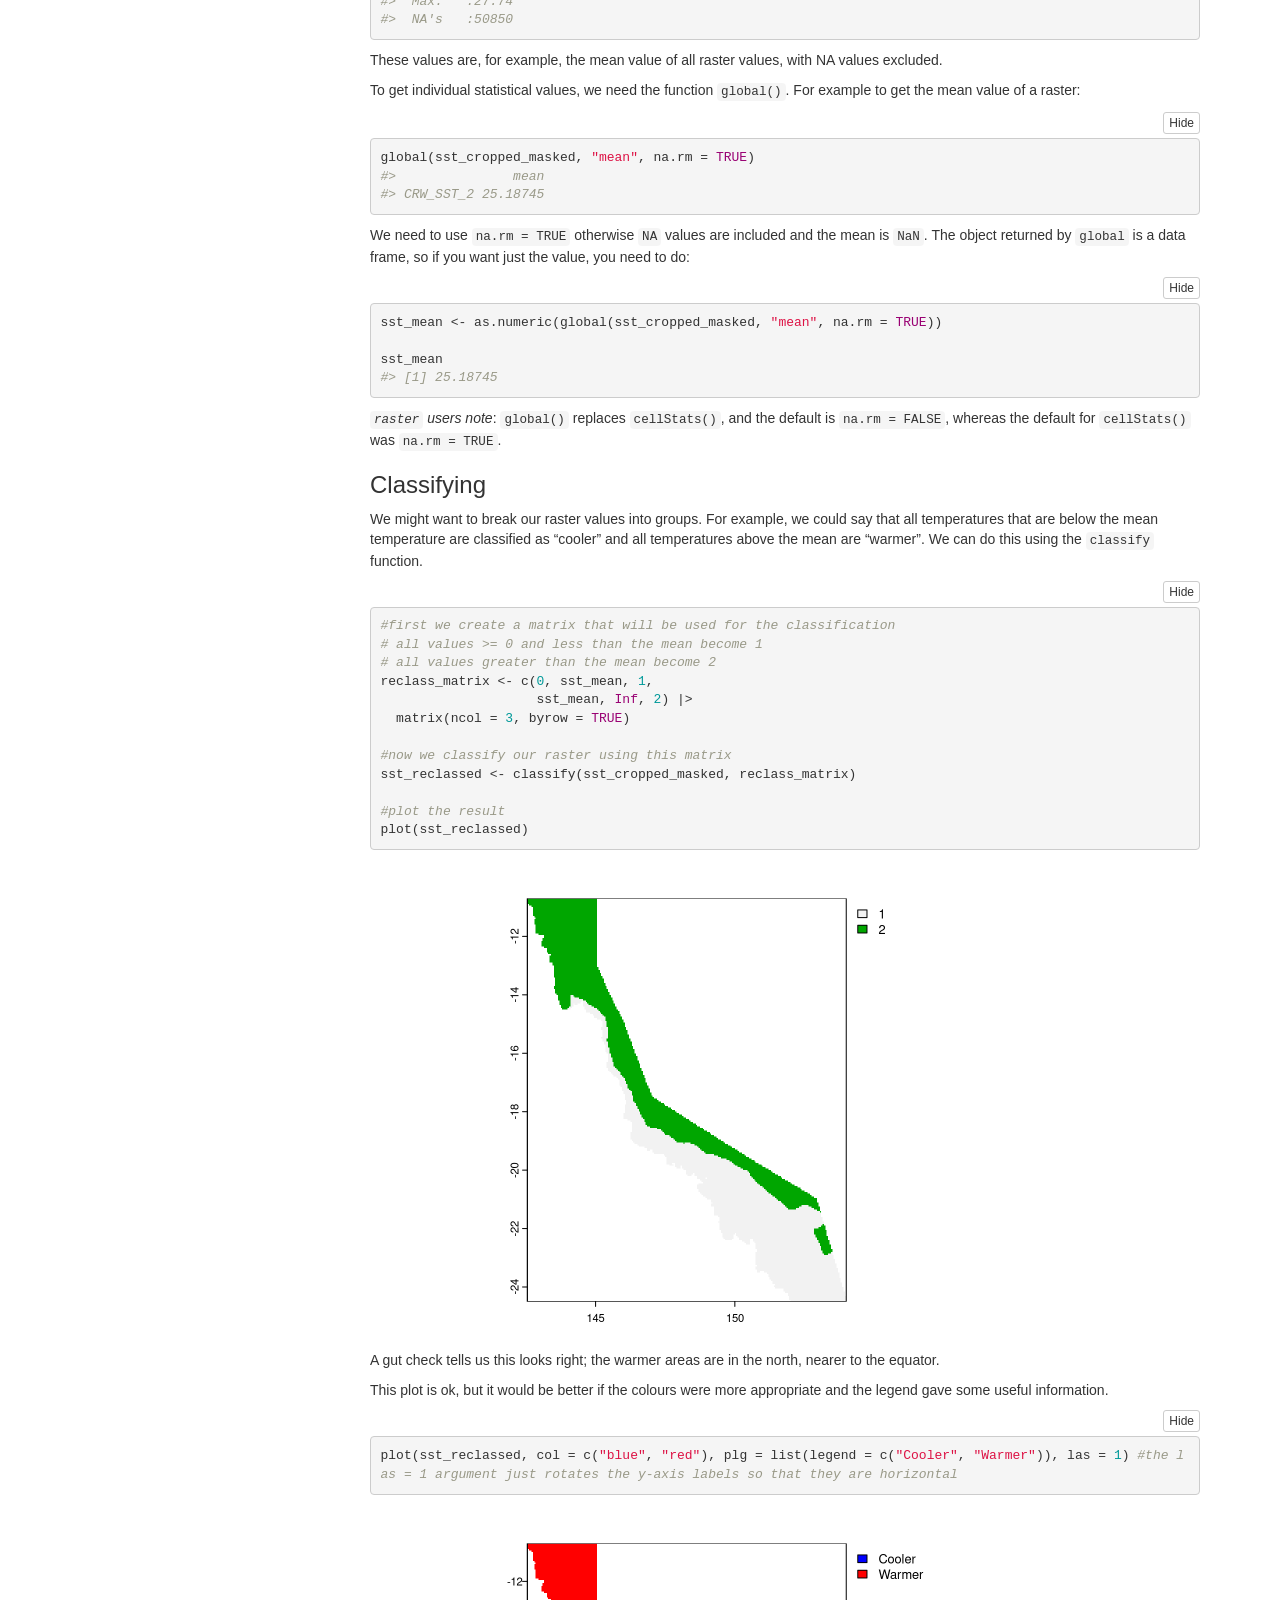
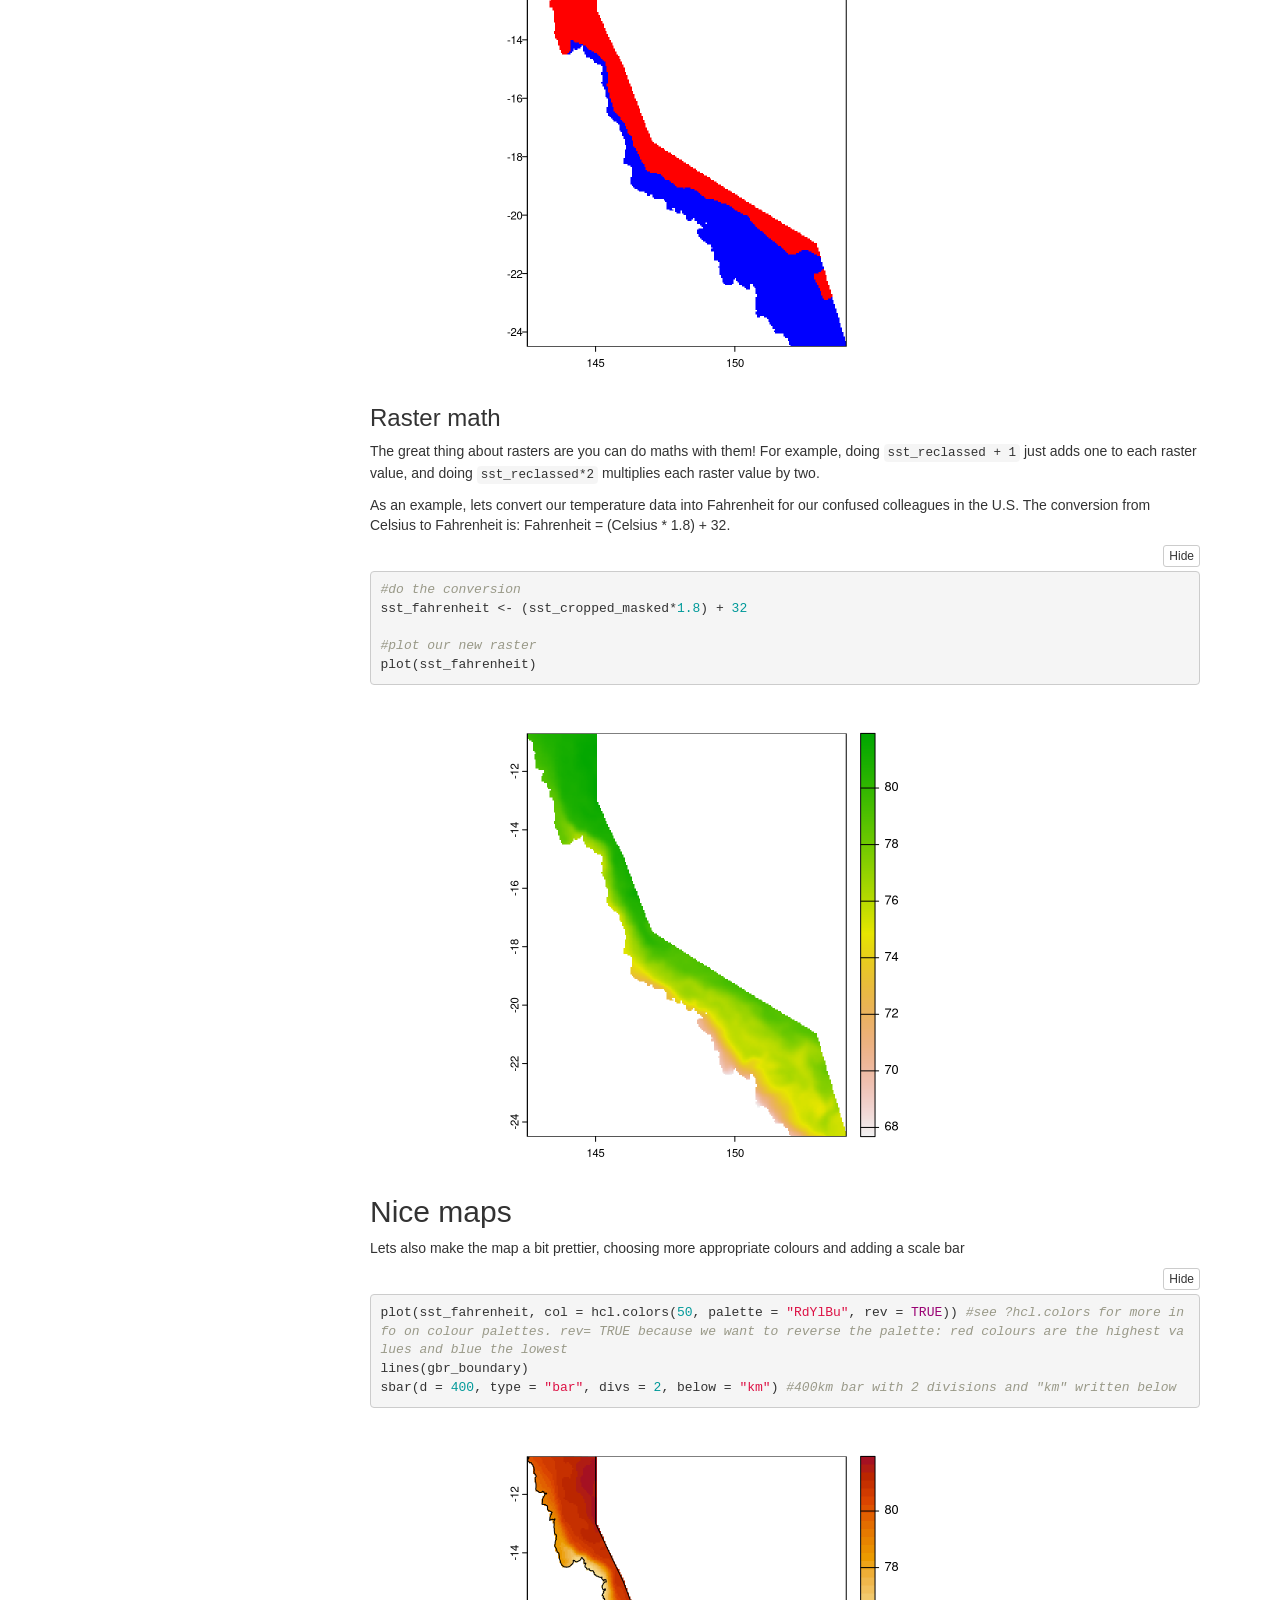
==== commit fd114440: "continuing the workshop rmd" ====
--- a/docs/index.html
+++ b/docs/index.html
@@ -11,7 +11,7 @@
 
 <meta name="author" content="Jason Flower, UC Santa Barbara" />
 
-<meta name="date" content="2024-04-25" />
+<meta name="date" content="2024-04-29" />
 
 <title>Introduction to rasters with terra</title>
 
@@ -67,6 +67,1074 @@
 h6 {font-size: 12px;}
 code {color: inherit; background-color: rgba(0, 0, 0, 0.04);}
 pre:not([class]) { background-color: white }</style>
+<script>/*! jQuery UI - v1.13.2 - 2022-07-14
+* http://jqueryui.com
+* Includes: widget.js, position.js, data.js, disable-selection.js, effect.js, effects/effect-blind.js, effects/effect-bounce.js, effects/effect-clip.js, effects/effect-drop.js, effects/effect-explode.js, effects/effect-fade.js, effects/effect-fold.js, effects/effect-highlight.js, effects/effect-puff.js, effects/effect-pulsate.js, effects/effect-scale.js, effects/effect-shake.js, effects/effect-size.js, effects/effect-slide.js, effects/effect-transfer.js, focusable.js, form-reset-mixin.js, jquery-patch.js, keycode.js, labels.js, scroll-parent.js, tabbable.js, unique-id.js, widgets/accordion.js, widgets/autocomplete.js, widgets/button.js, widgets/checkboxradio.js, widgets/controlgroup.js, widgets/datepicker.js, widgets/dialog.js, widgets/draggable.js, widgets/droppable.js, widgets/menu.js, widgets/mouse.js, widgets/progressbar.js, widgets/resizable.js, widgets/selectable.js, widgets/selectmenu.js, widgets/slider.js, widgets/sortable.js, widgets/spinner.js, widgets/tabs.js, widgets/tooltip.js
+* Copyright jQuery Foundation and other contributors; Licensed MIT */
+
+!function(t){"use strict";"function"==typeof define&&define.amd?define(["jquery"],t):t(jQuery)}(function(V){"use strict";V.ui=V.ui||{};V.ui.version="1.13.2";var n,i=0,a=Array.prototype.hasOwnProperty,r=Array.prototype.slice;V.cleanData=(n=V.cleanData,function(t){for(var e,i,s=0;null!=(i=t[s]);s++)(e=V._data(i,"events"))&&e.remove&&V(i).triggerHandler("remove");n(t)}),V.widget=function(t,i,e){var s,n,o,a={},r=t.split(".")[0],l=r+"-"+(t=t.split(".")[1]);return e||(e=i,i=V.Widget),Array.isArray(e)&&(e=V.extend.apply(null,[{}].concat(e))),V.expr.pseudos[l.toLowerCase()]=function(t){return!!V.data(t,l)},V[r]=V[r]||{},s=V[r][t],n=V[r][t]=function(t,e){if(!this||!this._createWidget)return new n(t,e);arguments.length&&this._createWidget(t,e)},V.extend(n,s,{version:e.version,_proto:V.extend({},e),_childConstructors:[]}),(o=new i).options=V.widget.extend({},o.options),V.each(e,function(e,s){function n(){return i.prototype[e].apply(this,arguments)}function o(t){return i.prototype[e].apply(this,t)}a[e]="function"==typeof s?function(){var t,e=this._super,i=this._superApply;return this._super=n,this._superApply=o,t=s.apply(this,arguments),this._super=e,this._superApply=i,t}:s}),n.prototype=V.widget.extend(o,{widgetEventPrefix:s&&o.widgetEventPrefix||t},a,{constructor:n,namespace:r,widgetName:t,widgetFullName:l}),s?(V.each(s._childConstructors,function(t,e){var i=e.prototype;V.widget(i.namespace+"."+i.widgetName,n,e._proto)}),delete s._childConstructors):i._childConstructors.push(n),V.widget.bridge(t,n),n},V.widget.extend=function(t){for(var e,i,s=r.call(arguments,1),n=0,o=s.length;n<o;n++)for(e in s[n])i=s[n][e],a.call(s[n],e)&&void 0!==i&&(V.isPlainObject(i)?t[e]=V.isPlainObject(t[e])?V.widget.extend({},t[e],i):V.widget.extend({},i):t[e]=i);return t},V.widget.bridge=function(o,e){var a=e.prototype.widgetFullName||o;V.fn[o]=function(i){var t="string"==typeof i,s=r.call(arguments,1),n=this;return t?this.length||"instance"!==i?this.each(function(){var t,e=V.data(this,a);return"instance"===i?(n=e,!1):e?"function"!=typeof e[i]||"_"===i.charAt(0)?V.error("no such method '"+i+"' for "+o+" widget instance"):(t=e[i].apply(e,s))!==e&&void 0!==t?(n=t&&t.jquery?n.pushStack(t.get()):t,!1):void 0:V.error("cannot call methods on "+o+" prior to initialization; attempted to call method '"+i+"'")}):n=void 0:(s.length&&(i=V.widget.extend.apply(null,[i].concat(s))),this.each(function(){var t=V.data(this,a);t?(t.option(i||{}),t._init&&t._init()):V.data(this,a,new e(i,this))})),n}},V.Widget=function(){},V.Widget._childConstructors=[],V.Widget.prototype={widgetName:"widget",widgetEventPrefix:"",defaultElement:"<div>",options:{classes:{},disabled:!1,create:null},_createWidget:function(t,e){e=V(e||this.defaultElement||this)[0],this.element=V(e),this.uuid=i++,this.eventNamespace="."+this.widgetName+this.uuid,this.bindings=V(),this.hoverable=V(),this.focusable=V(),this.classesElementLookup={},e!==this&&(V.data(e,this.widgetFullName,this),this._on(!0,this.element,{remove:function(t){t.target===e&&this.destroy()}}),this.document=V(e.style?e.ownerDocument:e.document||e),this.window=V(this.document[0].defaultView||this.document[0].parentWindow)),this.options=V.widget.extend({},this.options,this._getCreateOptions(),t),this._create(),this.options.disabled&&this._setOptionDisabled(this.options.disabled),this._trigger("create",null,this._getCreateEventData()),this._init()},_getCreateOptions:function(){return{}},_getCreateEventData:V.noop,_create:V.noop,_init:V.noop,destroy:function(){var i=this;this._destroy(),V.each(this.classesElementLookup,function(t,e){i._removeClass(e,t)}),this.element.off(this.eventNamespace).removeData(this.widgetFullName),this.widget().off(this.eventNamespace).removeAttr("aria-disabled"),this.bindings.off(this.eventNamespace)},_destroy:V.noop,widget:function(){return this.element},option:function(t,e){var i,s,n,o=t;if(0===arguments.length)return V.widget.extend({},this.options);if("string"==typeof t)if(o={},t=(i=t.split(".")).shift(),i.length){for(s=o[t]=V.widget.extend({},this.options[t]),n=0;n<i.length-1;n++)s[i[n]]=s[i[n]]||{},s=s[i[n]];if(t=i.pop(),1===arguments.length)return void 0===s[t]?null:s[t];s[t]=e}else{if(1===arguments.length)return void 0===this.options[t]?null:this.options[t];o[t]=e}return this._setOptions(o),this},_setOptions:function(t){for(var e in t)this._setOption(e,t[e]);return this},_setOption:function(t,e){return"classes"===t&&this._setOptionClasses(e),this.options[t]=e,"disabled"===t&&this._setOptionDisabled(e),this},_setOptionClasses:function(t){var e,i,s;for(e in t)s=this.classesElementLookup[e],t[e]!==this.options.classes[e]&&s&&s.length&&(i=V(s.get()),this._removeClass(s,e),i.addClass(this._classes({element:i,keys:e,classes:t,add:!0})))},_setOptionDisabled:function(t){this._toggleClass(this.widget(),this.widgetFullName+"-disabled",null,!!t),t&&(this._removeClass(this.hoverable,null,"ui-state-hover"),this._removeClass(this.focusable,null,"ui-state-focus"))},enable:function(){return this._setOptions({disabled:!1})},disable:function(){return this._setOptions({disabled:!0})},_classes:function(n){var o=[],a=this;function t(t,e){for(var i,s=0;s<t.length;s++)i=a.classesElementLookup[t[s]]||V(),i=n.add?(function(){var i=[];n.element.each(function(t,e){V.map(a.classesElementLookup,function(t){return t}).some(function(t){return t.is(e)})||i.push(e)}),a._on(V(i),{remove:"_untrackClassesElement"})}(),V(V.uniqueSort(i.get().concat(n.element.get())))):V(i.not(n.element).get()),a.classesElementLookup[t[s]]=i,o.push(t[s]),e&&n.classes[t[s]]&&o.push(n.classes[t[s]])}return(n=V.extend({element:this.element,classes:this.options.classes||{}},n)).keys&&t(n.keys.match(/\S+/g)||[],!0),n.extra&&t(n.extra.match(/\S+/g)||[]),o.join(" ")},_untrackClassesElement:function(i){var s=this;V.each(s.classesElementLookup,function(t,e){-1!==V.inArray(i.target,e)&&(s.classesElementLookup[t]=V(e.not(i.target).get()))}),this._off(V(i.target))},_removeClass:function(t,e,i){return this._toggleClass(t,e,i,!1)},_addClass:function(t,e,i){return this._toggleClass(t,e,i,!0)},_toggleClass:function(t,e,i,s){var n="string"==typeof t||null===t,i={extra:n?e:i,keys:n?t:e,element:n?this.element:t,add:s="boolean"==typeof s?s:i};return i.element.toggleClass(this._classes(i),s),this},_on:function(n,o,t){var a,r=this;"boolean"!=typeof n&&(t=o,o=n,n=!1),t?(o=a=V(o),this.bindings=this.bindings.add(o)):(t=o,o=this.element,a=this.widget()),V.each(t,function(t,e){function i(){if(n||!0!==r.options.disabled&&!V(this).hasClass("ui-state-disabled"))return("string"==typeof e?r[e]:e).apply(r,arguments)}"string"!=typeof e&&(i.guid=e.guid=e.guid||i.guid||V.guid++);var s=t.match(/^([\w:-]*)\s*(.*)$/),t=s[1]+r.eventNamespace,s=s[2];s?a.on(t,s,i):o.on(t,i)})},_off:function(t,e){e=(e||"").split(" ").join(this.eventNamespace+" ")+this.eventNamespace,t.off(e),this.bindings=V(this.bindings.not(t).get()),this.focusable=V(this.focusable.not(t).get()),this.hoverable=V(this.hoverable.not(t).get())},_delay:function(t,e){var i=this;return setTimeout(function(){return("string"==typeof t?i[t]:t).apply(i,arguments)},e||0)},_hoverable:function(t){this.hoverable=this.hoverable.add(t),this._on(t,{mouseenter:function(t){this._addClass(V(t.currentTarget),null,"ui-state-hover")},mouseleave:function(t){this._removeClass(V(t.currentTarget),null,"ui-state-hover")}})},_focusable:function(t){this.focusable=this.focusable.add(t),this._on(t,{focusin:function(t){this._addClass(V(t.currentTarget),null,"ui-state-focus")},focusout:function(t){this._removeClass(V(t.currentTarget),null,"ui-state-focus")}})},_trigger:function(t,e,i){var s,n,o=this.options[t];if(i=i||{},(e=V.Event(e)).type=(t===this.widgetEventPrefix?t:this.widgetEventPrefix+t).toLowerCase(),e.target=this.element[0],n=e.originalEvent)for(s in n)s in e||(e[s]=n[s]);return this.element.trigger(e,i),!("function"==typeof o&&!1===o.apply(this.element[0],[e].concat(i))||e.isDefaultPrevented())}},V.each({show:"fadeIn",hide:"fadeOut"},function(o,a){V.Widget.prototype["_"+o]=function(e,t,i){var s,n=(t="string"==typeof t?{effect:t}:t)?!0!==t&&"number"!=typeof t&&t.effect||a:o;"number"==typeof(t=t||{})?t={duration:t}:!0===t&&(t={}),s=!V.isEmptyObject(t),t.complete=i,t.delay&&e.delay(t.delay),s&&V.effects&&V.effects.effect[n]?e[o](t):n!==o&&e[n]?e[n](t.duration,t.easing,i):e.queue(function(t){V(this)[o](),i&&i.call(e[0]),t()})}});var s,x,k,o,l,h,c,u,C;V.widget;function D(t,e,i){return[parseFloat(t[0])*(u.test(t[0])?e/100:1),parseFloat(t[1])*(u.test(t[1])?i/100:1)]}function I(t,e){return parseInt(V.css(t,e),10)||0}function T(t){return null!=t&&t===t.window}x=Math.max,k=Math.abs,o=/left|center|right/,l=/top|center|bottom/,h=/[\+\-]\d+(\.[\d]+)?%?/,c=/^\w+/,u=/%$/,C=V.fn.position,V.position={scrollbarWidth:function(){if(void 0!==s)return s;var t,e=V("<div style='display:block;position:absolute;width:200px;height:200px;overflow:hidden;'><div style='height:300px;width:auto;'></div></div>"),i=e.children()[0];return V("body").append(e),t=i.offsetWidth,e.css("overflow","scroll"),t===(i=i.offsetWidth)&&(i=e[0].clientWidth),e.remove(),s=t-i},getScrollInfo:function(t){var e=t.isWindow||t.isDocument?"":t.element.css("overflow-x"),i=t.isWindow||t.isDocument?"":t.element.css("overflow-y"),e="scroll"===e||"auto"===e&&t.width<t.element[0].scrollWidth;return{width:"scroll"===i||"auto"===i&&t.height<t.element[0].scrollHeight?V.position.scrollbarWidth():0,height:e?V.position.scrollbarWidth():0}},getWithinInfo:function(t){var e=V(t||window),i=T(e[0]),s=!!e[0]&&9===e[0].nodeType;return{element:e,isWindow:i,isDocument:s,offset:!i&&!s?V(t).offset():{left:0,top:0},scrollLeft:e.scrollLeft(),scrollTop:e.scrollTop(),width:e.outerWidth(),height:e.outerHeight()}}},V.fn.position=function(u){if(!u||!u.of)return C.apply(this,arguments);var d,p,f,g,m,t,_="string"==typeof(u=V.extend({},u)).of?V(document).find(u.of):V(u.of),v=V.position.getWithinInfo(u.within),b=V.position.getScrollInfo(v),y=(u.collision||"flip").split(" "),w={},e=9===(t=(e=_)[0]).nodeType?{width:e.width(),height:e.height(),offset:{top:0,left:0}}:T(t)?{width:e.width(),height:e.height(),offset:{top:e.scrollTop(),left:e.scrollLeft()}}:t.preventDefault?{width:0,height:0,offset:{top:t.pageY,left:t.pageX}}:{width:e.outerWidth(),height:e.outerHeight(),offset:e.offset()};return _[0].preventDefault&&(u.at="left top"),p=e.width,f=e.height,m=V.extend({},g=e.offset),V.each(["my","at"],function(){var t,e,i=(u[this]||"").split(" ");(i=1===i.length?o.test(i[0])?i.concat(["center"]):l.test(i[0])?["center"].concat(i):["center","center"]:i)[0]=o.test(i[0])?i[0]:"center",i[1]=l.test(i[1])?i[1]:"center",t=h.exec(i[0]),e=h.exec(i[1]),w[this]=[t?t[0]:0,e?e[0]:0],u[this]=[c.exec(i[0])[0],c.exec(i[1])[0]]}),1===y.length&&(y[1]=y[0]),"right"===u.at[0]?m.left+=p:"center"===u.at[0]&&(m.left+=p/2),"bottom"===u.at[1]?m.top+=f:"center"===u.at[1]&&(m.top+=f/2),d=D(w.at,p,f),m.left+=d[0],m.top+=d[1],this.each(function(){var i,t,a=V(this),r=a.outerWidth(),l=a.outerHeight(),e=I(this,"marginLeft"),s=I(this,"marginTop"),n=r+e+I(this,"marginRight")+b.width,o=l+s+I(this,"marginBottom")+b.height,h=V.extend({},m),c=D(w.my,a.outerWidth(),a.outerHeight());"right"===u.my[0]?h.left-=r:"center"===u.my[0]&&(h.left-=r/2),"bottom"===u.my[1]?h.top-=l:"center"===u.my[1]&&(h.top-=l/2),h.left+=c[0],h.top+=c[1],i={marginLeft:e,marginTop:s},V.each(["left","top"],function(t,e){V.ui.position[y[t]]&&V.ui.position[y[t]][e](h,{targetWidth:p,targetHeight:f,elemWidth:r,elemHeight:l,collisionPosition:i,collisionWidth:n,collisionHeight:o,offset:[d[0]+c[0],d[1]+c[1]],my:u.my,at:u.at,within:v,elem:a})}),u.using&&(t=function(t){var e=g.left-h.left,i=e+p-r,s=g.top-h.top,n=s+f-l,o={target:{element:_,left:g.left,top:g.top,width:p,height:f},element:{element:a,left:h.left,top:h.top,width:r,height:l},horizontal:i<0?"left":0<e?"right":"center",vertical:n<0?"top":0<s?"bottom":"middle"};p<r&&k(e+i)<p&&(o.horizontal="center"),f<l&&k(s+n)<f&&(o.vertical="middle"),x(k(e),k(i))>x(k(s),k(n))?o.important="horizontal":o.important="vertical",u.using.call(this,t,o)}),a.offset(V.extend(h,{using:t}))})},V.ui.position={fit:{left:function(t,e){var i=e.within,s=i.isWindow?i.scrollLeft:i.offset.left,n=i.width,o=t.left-e.collisionPosition.marginLeft,a=s-o,r=o+e.collisionWidth-n-s;e.collisionWidth>n?0<a&&r<=0?(i=t.left+a+e.collisionWidth-n-s,t.left+=a-i):t.left=!(0<r&&a<=0)&&r<a?s+n-e.collisionWidth:s:0<a?t.left+=a:0<r?t.left-=r:t.left=x(t.left-o,t.left)},top:function(t,e){var i=e.within,s=i.isWindow?i.scrollTop:i.offset.top,n=e.within.height,o=t.top-e.collisionPosition.marginTop,a=s-o,r=o+e.collisionHeight-n-s;e.collisionHeight>n?0<a&&r<=0?(i=t.top+a+e.collisionHeight-n-s,t.top+=a-i):t.top=!(0<r&&a<=0)&&r<a?s+n-e.collisionHeight:s:0<a?t.top+=a:0<r?t.top-=r:t.top=x(t.top-o,t.top)}},flip:{left:function(t,e){var i=e.within,s=i.offset.left+i.scrollLeft,n=i.width,o=i.isWindow?i.scrollLeft:i.offset.left,a=t.left-e.collisionPosition.marginLeft,r=a-o,l=a+e.collisionWidth-n-o,h="left"===e.my[0]?-e.elemWidth:"right"===e.my[0]?e.elemWidth:0,i="left"===e.at[0]?e.targetWidth:"right"===e.at[0]?-e.targetWidth:0,a=-2*e.offset[0];r<0?((s=t.left+h+i+a+e.collisionWidth-n-s)<0||s<k(r))&&(t.left+=h+i+a):0<l&&(0<(o=t.left-e.collisionPosition.marginLeft+h+i+a-o)||k(o)<l)&&(t.left+=h+i+a)},top:function(t,e){var i=e.within,s=i.offset.top+i.scrollTop,n=i.height,o=i.isWindow?i.scrollTop:i.offset.top,a=t.top-e.collisionPosition.marginTop,r=a-o,l=a+e.collisionHeight-n-o,h="top"===e.my[1]?-e.elemHeight:"bottom"===e.my[1]?e.elemHeight:0,i="top"===e.at[1]?e.targetHeight:"bottom"===e.at[1]?-e.targetHeight:0,a=-2*e.offset[1];r<0?((s=t.top+h+i+a+e.collisionHeight-n-s)<0||s<k(r))&&(t.top+=h+i+a):0<l&&(0<(o=t.top-e.collisionPosition.marginTop+h+i+a-o)||k(o)<l)&&(t.top+=h+i+a)}},flipfit:{left:function(){V.ui.position.flip.left.apply(this,arguments),V.ui.position.fit.left.apply(this,arguments)},top:function(){V.ui.position.flip.top.apply(this,arguments),V.ui.position.fit.top.apply(this,arguments)}}};V.ui.position,V.extend(V.expr.pseudos,{data:V.expr.createPseudo?V.expr.createPseudo(function(e){return function(t){return!!V.data(t,e)}}):function(t,e,i){return!!V.data(t,i[3])}}),V.fn.extend({disableSelection:(t="onselectstart"in document.createElement("div")?"selectstart":"mousedown",function(){return this.on(t+".ui-disableSelection",function(t){t.preventDefault()})}),enableSelection:function(){return this.off(".ui-disableSelection")}});var t,d=V,p={},e=p.toString,f=/^([\-+])=\s*(\d+\.?\d*)/,g=[{re:/rgba?\(\s*(\d{1,3})\s*,\s*(\d{1,3})\s*,\s*(\d{1,3})\s*(?:,\s*(\d?(?:\.\d+)?)\s*)?\)/,parse:function(t){return[t[1],t[2],t[3],t[4]]}},{re:/rgba?\(\s*(\d+(?:\.\d+)?)\%\s*,\s*(\d+(?:\.\d+)?)\%\s*,\s*(\d+(?:\.\d+)?)\%\s*(?:,\s*(\d?(?:\.\d+)?)\s*)?\)/,parse:function(t){return[2.55*t[1],2.55*t[2],2.55*t[3],t[4]]}},{re:/#([a-f0-9]{2})([a-f0-9]{2})([a-f0-9]{2})([a-f0-9]{2})?/,parse:function(t){return[parseInt(t[1],16),parseInt(t[2],16),parseInt(t[3],16),t[4]?(parseInt(t[4],16)/255).toFixed(2):1]}},{re:/#([a-f0-9])([a-f0-9])([a-f0-9])([a-f0-9])?/,parse:function(t){return[parseInt(t[1]+t[1],16),parseInt(t[2]+t[2],16),parseInt(t[3]+t[3],16),t[4]?(parseInt(t[4]+t[4],16)/255).toFixed(2):1]}},{re:/hsla?\(\s*(\d+(?:\.\d+)?)\s*,\s*(\d+(?:\.\d+)?)\%\s*,\s*(\d+(?:\.\d+)?)\%\s*(?:,\s*(\d?(?:\.\d+)?)\s*)?\)/,space:"hsla",parse:function(t){return[t[1],t[2]/100,t[3]/100,t[4]]}}],m=d.Color=function(t,e,i,s){return new d.Color.fn.parse(t,e,i,s)},_={rgba:{props:{red:{idx:0,type:"byte"},green:{idx:1,type:"byte"},blue:{idx:2,type:"byte"}}},hsla:{props:{hue:{idx:0,type:"degrees"},saturation:{idx:1,type:"percent"},lightness:{idx:2,type:"percent"}}}},v={byte:{floor:!0,max:255},percent:{max:1},degrees:{mod:360,floor:!0}},b=m.support={},y=d("<p>")[0],w=d.each;function P(t){return null==t?t+"":"object"==typeof t?p[e.call(t)]||"object":typeof t}function M(t,e,i){var s=v[e.type]||{};return null==t?i||!e.def?null:e.def:(t=s.floor?~~t:parseFloat(t),isNaN(t)?e.def:s.mod?(t+s.mod)%s.mod:Math.min(s.max,Math.max(0,t)))}function S(s){var n=m(),o=n._rgba=[];return s=s.toLowerCase(),w(g,function(t,e){var i=e.re.exec(s),i=i&&e.parse(i),e=e.space||"rgba";if(i)return i=n[e](i),n[_[e].cache]=i[_[e].cache],o=n._rgba=i._rgba,!1}),o.length?("0,0,0,0"===o.join()&&d.extend(o,B.transparent),n):B[s]}function H(t,e,i){return 6*(i=(i+1)%1)<1?t+(e-t)*i*6:2*i<1?e:3*i<2?t+(e-t)*(2/3-i)*6:t}y.style.cssText="background-color:rgba(1,1,1,.5)",b.rgba=-1<y.style.backgroundColor.indexOf("rgba"),w(_,function(t,e){e.cache="_"+t,e.props.alpha={idx:3,type:"percent",def:1}}),d.each("Boolean Number String Function Array Date RegExp Object Error Symbol".split(" "),function(t,e){p["[object "+e+"]"]=e.toLowerCase()}),(m.fn=d.extend(m.prototype,{parse:function(n,t,e,i){if(void 0===n)return this._rgba=[null,null,null,null],this;(n.jquery||n.nodeType)&&(n=d(n).css(t),t=void 0);var o=this,s=P(n),a=this._rgba=[];return void 0!==t&&(n=[n,t,e,i],s="array"),"string"===s?this.parse(S(n)||B._default):"array"===s?(w(_.rgba.props,function(t,e){a[e.idx]=M(n[e.idx],e)}),this):"object"===s?(w(_,n instanceof m?function(t,e){n[e.cache]&&(o[e.cache]=n[e.cache].slice())}:function(t,i){var s=i.cache;w(i.props,function(t,e){if(!o[s]&&i.to){if("alpha"===t||null==n[t])return;o[s]=i.to(o._rgba)}o[s][e.idx]=M(n[t],e,!0)}),o[s]&&d.inArray(null,o[s].slice(0,3))<0&&(null==o[s][3]&&(o[s][3]=1),i.from&&(o._rgba=i.from(o[s])))}),this):void 0},is:function(t){var n=m(t),o=!0,a=this;return w(_,function(t,e){var i,s=n[e.cache];return s&&(i=a[e.cache]||e.to&&e.to(a._rgba)||[],w(e.props,function(t,e){if(null!=s[e.idx])return o=s[e.idx]===i[e.idx]})),o}),o},_space:function(){var i=[],s=this;return w(_,function(t,e){s[e.cache]&&i.push(t)}),i.pop()},transition:function(t,a){var e=(h=m(t))._space(),i=_[e],t=0===this.alpha()?m("transparent"):this,r=t[i.cache]||i.to(t._rgba),l=r.slice(),h=h[i.cache];return w(i.props,function(t,e){var i=e.idx,s=r[i],n=h[i],o=v[e.type]||{};null!==n&&(null===s?l[i]=n:(o.mod&&(n-s>o.mod/2?s+=o.mod:s-n>o.mod/2&&(s-=o.mod)),l[i]=M((n-s)*a+s,e)))}),this[e](l)},blend:function(t){if(1===this._rgba[3])return this;var e=this._rgba.slice(),i=e.pop(),s=m(t)._rgba;return m(d.map(e,function(t,e){return(1-i)*s[e]+i*t}))},toRgbaString:function(){var t="rgba(",e=d.map(this._rgba,function(t,e){return null!=t?t:2<e?1:0});return 1===e[3]&&(e.pop(),t="rgb("),t+e.join()+")"},toHslaString:function(){var t="hsla(",e=d.map(this.hsla(),function(t,e){return null==t&&(t=2<e?1:0),t=e&&e<3?Math.round(100*t)+"%":t});return 1===e[3]&&(e.pop(),t="hsl("),t+e.join()+")"},toHexString:function(t){var e=this._rgba.slice(),i=e.pop();return t&&e.push(~~(255*i)),"#"+d.map(e,function(t){return 1===(t=(t||0).toString(16)).length?"0"+t:t}).join("")},toString:function(){return 0===this._rgba[3]?"transparent":this.toRgbaString()}})).parse.prototype=m.fn,_.hsla.to=function(t){if(null==t[0]||null==t[1]||null==t[2])return[null,null,null,t[3]];var e=t[0]/255,i=t[1]/255,s=t[2]/255,n=t[3],o=Math.max(e,i,s),a=Math.min(e,i,s),r=o-a,l=o+a,t=.5*l,i=a===o?0:e===o?60*(i-s)/r+360:i===o?60*(s-e)/r+120:60*(e-i)/r+240,l=0==r?0:t<=.5?r/l:r/(2-l);return[Math.round(i)%360,l,t,null==n?1:n]},_.hsla.from=function(t){if(null==t[0]||null==t[1]||null==t[2])return[null,null,null,t[3]];var e=t[0]/360,i=t[1],s=t[2],t=t[3],i=s<=.5?s*(1+i):s+i-s*i,s=2*s-i;return[Math.round(255*H(s,i,e+1/3)),Math.round(255*H(s,i,e)),Math.round(255*H(s,i,e-1/3)),t]},w(_,function(l,t){var e=t.props,o=t.cache,a=t.to,r=t.from;m.fn[l]=function(t){if(a&&!this[o]&&(this[o]=a(this._rgba)),void 0===t)return this[o].slice();var i=P(t),s="array"===i||"object"===i?t:arguments,n=this[o].slice();return w(e,function(t,e){t=s["object"===i?t:e.idx];null==t&&(t=n[e.idx]),n[e.idx]=M(t,e)}),r?((t=m(r(n)))[o]=n,t):m(n)},w(e,function(a,r){m.fn[a]||(m.fn[a]=function(t){var e,i=P(t),s="alpha"===a?this._hsla?"hsla":"rgba":l,n=this[s](),o=n[r.idx];return"undefined"===i?o:("function"===i&&(i=P(t=t.call(this,o))),null==t&&r.empty?this:("string"===i&&(e=f.exec(t))&&(t=o+parseFloat(e[2])*("+"===e[1]?1:-1)),n[r.idx]=t,this[s](n)))})})}),(m.hook=function(t){t=t.split(" ");w(t,function(t,o){d.cssHooks[o]={set:function(t,e){var i,s,n="";if("transparent"!==e&&("string"!==P(e)||(i=S(e)))){if(e=m(i||e),!b.rgba&&1!==e._rgba[3]){for(s="backgroundColor"===o?t.parentNode:t;(""===n||"transparent"===n)&&s&&s.style;)try{n=d.css(s,"backgroundColor"),s=s.parentNode}catch(t){}e=e.blend(n&&"transparent"!==n?n:"_default")}e=e.toRgbaString()}try{t.style[o]=e}catch(t){}}},d.fx.step[o]=function(t){t.colorInit||(t.start=m(t.elem,o),t.end=m(t.end),t.colorInit=!0),d.cssHooks[o].set(t.elem,t.start.transition(t.end,t.pos))}})})("backgroundColor borderBottomColor borderLeftColor borderRightColor borderTopColor color columnRuleColor outlineColor textDecorationColor textEmphasisColor"),d.cssHooks.borderColor={expand:function(i){var s={};return w(["Top","Right","Bottom","Left"],function(t,e){s["border"+e+"Color"]=i}),s}};var z,A,O,N,E,W,F,L,R,Y,B=d.Color.names={aqua:"#00ffff",black:"#000000",blue:"#0000ff",fuchsia:"#ff00ff",gray:"#808080",green:"#008000",lime:"#00ff00",maroon:"#800000",navy:"#000080",olive:"#808000",purple:"#800080",red:"#ff0000",silver:"#c0c0c0",teal:"#008080",white:"#ffffff",yellow:"#ffff00",transparent:[null,null,null,0],_default:"#ffffff"},j="ui-effects-",q="ui-effects-style",K="ui-effects-animated";function U(t){var e,i,s=t.ownerDocument.defaultView?t.ownerDocument.defaultView.getComputedStyle(t,null):t.currentStyle,n={};if(s&&s.length&&s[0]&&s[s[0]])for(i=s.length;i--;)"string"==typeof s[e=s[i]]&&(n[e.replace(/-([\da-z])/gi,function(t,e){return e.toUpperCase()})]=s[e]);else for(e in s)"string"==typeof s[e]&&(n[e]=s[e]);return n}function X(t,e,i,s){return t={effect:t=V.isPlainObject(t)?(e=t).effect:t},"function"==typeof(e=null==e?{}:e)&&(s=e,i=null,e={}),"number"!=typeof e&&!V.fx.speeds[e]||(s=i,i=e,e={}),"function"==typeof i&&(s=i,i=null),e&&V.extend(t,e),i=i||e.duration,t.duration=V.fx.off?0:"number"==typeof i?i:i in V.fx.speeds?V.fx.speeds[i]:V.fx.speeds._default,t.complete=s||e.complete,t}function $(t){return!t||"number"==typeof t||V.fx.speeds[t]||("string"==typeof t&&!V.effects.effect[t]||("function"==typeof t||"object"==typeof t&&!t.effect))}function G(t,e){var i=e.outerWidth(),e=e.outerHeight(),t=/^rect\((-?\d*\.?\d*px|-?\d+%|auto),?\s*(-?\d*\.?\d*px|-?\d+%|auto),?\s*(-?\d*\.?\d*px|-?\d+%|auto),?\s*(-?\d*\.?\d*px|-?\d+%|auto)\)$/.exec(t)||["",0,i,e,0];return{top:parseFloat(t[1])||0,right:"auto"===t[2]?i:parseFloat(t[2]),bottom:"auto"===t[3]?e:parseFloat(t[3]),left:parseFloat(t[4])||0}}V.effects={effect:{}},N=["add","remove","toggle"],E={border:1,borderBottom:1,borderColor:1,borderLeft:1,borderRight:1,borderTop:1,borderWidth:1,margin:1,padding:1},V.each(["borderLeftStyle","borderRightStyle","borderBottomStyle","borderTopStyle"],function(t,e){V.fx.step[e]=function(t){("none"!==t.end&&!t.setAttr||1===t.pos&&!t.setAttr)&&(d.style(t.elem,e,t.end),t.setAttr=!0)}}),V.fn.addBack||(V.fn.addBack=function(t){return this.add(null==t?this.prevObject:this.prevObject.filter(t))}),V.effects.animateClass=function(n,t,e,i){var o=V.speed(t,e,i);return this.queue(function(){var i=V(this),t=i.attr("class")||"",e=(e=o.children?i.find("*").addBack():i).map(function(){return{el:V(this),start:U(this)}}),s=function(){V.each(N,function(t,e){n[e]&&i[e+"Class"](n[e])})};s(),e=e.map(function(){return this.end=U(this.el[0]),this.diff=function(t,e){var i,s,n={};for(i in e)s=e[i],t[i]!==s&&(E[i]||!V.fx.step[i]&&isNaN(parseFloat(s))||(n[i]=s));return n}(this.start,this.end),this}),i.attr("class",t),e=e.map(function(){var t=this,e=V.Deferred(),i=V.extend({},o,{queue:!1,complete:function(){e.resolve(t)}});return this.el.animate(this.diff,i),e.promise()}),V.when.apply(V,e.get()).done(function(){s(),V.each(arguments,function(){var e=this.el;V.each(this.diff,function(t){e.css(t,"")})}),o.complete.call(i[0])})})},V.fn.extend({addClass:(O=V.fn.addClass,function(t,e,i,s){return e?V.effects.animateClass.call(this,{add:t},e,i,s):O.apply(this,arguments)}),removeClass:(A=V.fn.removeClass,function(t,e,i,s){return 1<arguments.length?V.effects.animateClass.call(this,{remove:t},e,i,s):A.apply(this,arguments)}),toggleClass:(z=V.fn.toggleClass,function(t,e,i,s,n){return"boolean"==typeof e||void 0===e?i?V.effects.animateClass.call(this,e?{add:t}:{remove:t},i,s,n):z.apply(this,arguments):V.effects.animateClass.call(this,{toggle:t},e,i,s)}),switchClass:function(t,e,i,s,n){return V.effects.animateClass.call(this,{add:e,remove:t},i,s,n)}}),V.expr&&V.expr.pseudos&&V.expr.pseudos.animated&&(V.expr.pseudos.animated=(W=V.expr.pseudos.animated,function(t){return!!V(t).data(K)||W(t)})),!1!==V.uiBackCompat&&V.extend(V.effects,{save:function(t,e){for(var i=0,s=e.length;i<s;i++)null!==e[i]&&t.data(j+e[i],t[0].style[e[i]])},restore:function(t,e){for(var i,s=0,n=e.length;s<n;s++)null!==e[s]&&(i=t.data(j+e[s]),t.css(e[s],i))},setMode:function(t,e){return e="toggle"===e?t.is(":hidden")?"show":"hide":e},createWrapper:function(i){if(i.parent().is(".ui-effects-wrapper"))return i.parent();var s={width:i.outerWidth(!0),height:i.outerHeight(!0),float:i.css("float")},t=V("<div></div>").addClass("ui-effects-wrapper").css({fontSize:"100%",background:"transparent",border:"none",margin:0,padding:0}),e={width:i.width(),height:i.height()},n=document.activeElement;try{n.id}catch(t){n=document.body}return i.wrap(t),i[0]!==n&&!V.contains(i[0],n)||V(n).trigger("focus"),t=i.parent(),"static"===i.css("position")?(t.css({position:"relative"}),i.css({position:"relative"})):(V.extend(s,{position:i.css("position"),zIndex:i.css("z-index")}),V.each(["top","left","bottom","right"],function(t,e){s[e]=i.css(e),isNaN(parseInt(s[e],10))&&(s[e]="auto")}),i.css({position:"relative",top:0,left:0,right:"auto",bottom:"auto"})),i.css(e),t.css(s).show()},removeWrapper:function(t){var e=document.activeElement;return t.parent().is(".ui-effects-wrapper")&&(t.parent().replaceWith(t),t[0]!==e&&!V.contains(t[0],e)||V(e).trigger("focus")),t}}),V.extend(V.effects,{version:"1.13.2",define:function(t,e,i){return i||(i=e,e="effect"),V.effects.effect[t]=i,V.effects.effect[t].mode=e,i},scaledDimensions:function(t,e,i){if(0===e)return{height:0,width:0,outerHeight:0,outerWidth:0};var s="horizontal"!==i?(e||100)/100:1,e="vertical"!==i?(e||100)/100:1;return{height:t.height()*e,width:t.width()*s,outerHeight:t.outerHeight()*e,outerWidth:t.outerWidth()*s}},clipToBox:function(t){return{width:t.clip.right-t.clip.left,height:t.clip.bottom-t.clip.top,left:t.clip.left,top:t.clip.top}},unshift:function(t,e,i){var s=t.queue();1<e&&s.splice.apply(s,[1,0].concat(s.splice(e,i))),t.dequeue()},saveStyle:function(t){t.data(q,t[0].style.cssText)},restoreStyle:function(t){t[0].style.cssText=t.data(q)||"",t.removeData(q)},mode:function(t,e){t=t.is(":hidden");return"toggle"===e&&(e=t?"show":"hide"),e=(t?"hide"===e:"show"===e)?"none":e},getBaseline:function(t,e){var i,s;switch(t[0]){case"top":i=0;break;case"middle":i=.5;break;case"bottom":i=1;break;default:i=t[0]/e.height}switch(t[1]){case"left":s=0;break;case"center":s=.5;break;case"right":s=1;break;default:s=t[1]/e.width}return{x:s,y:i}},createPlaceholder:function(t){var e,i=t.css("position"),s=t.position();return t.css({marginTop:t.css("marginTop"),marginBottom:t.css("marginBottom"),marginLeft:t.css("marginLeft"),marginRight:t.css("marginRight")}).outerWidth(t.outerWidth()).outerHeight(t.outerHeight()),/^(static|relative)/.test(i)&&(i="absolute",e=V("<"+t[0].nodeName+">").insertAfter(t).css({display:/^(inline|ruby)/.test(t.css("display"))?"inline-block":"block",visibility:"hidden",marginTop:t.css("marginTop"),marginBottom:t.css("marginBottom"),marginLeft:t.css("marginLeft"),marginRight:t.css("marginRight"),float:t.css("float")}).outerWidth(t.outerWidth()).outerHeight(t.outerHeight()).addClass("ui-effects-placeholder"),t.data(j+"placeholder",e)),t.css({position:i,left:s.left,top:s.top}),e},removePlaceholder:function(t){var e=j+"placeholder",i=t.data(e);i&&(i.remove(),t.removeData(e))},cleanUp:function(t){V.effects.restoreStyle(t),V.effects.removePlaceholder(t)},setTransition:function(s,t,n,o){return o=o||{},V.each(t,function(t,e){var i=s.cssUnit(e);0<i[0]&&(o[e]=i[0]*n+i[1])}),o}}),V.fn.extend({effect:function(){function t(t){var e=V(this),i=V.effects.mode(e,r)||o;e.data(K,!0),l.push(i),o&&("show"===i||i===o&&"hide"===i)&&e.show(),o&&"none"===i||V.effects.saveStyle(e),"function"==typeof t&&t()}var s=X.apply(this,arguments),n=V.effects.effect[s.effect],o=n.mode,e=s.queue,i=e||"fx",a=s.complete,r=s.mode,l=[];return V.fx.off||!n?r?this[r](s.duration,a):this.each(function(){a&&a.call(this)}):!1===e?this.each(t).each(h):this.queue(i,t).queue(i,h);function h(t){var e=V(this);function i(){"function"==typeof a&&a.call(e[0]),"function"==typeof t&&t()}s.mode=l.shift(),!1===V.uiBackCompat||o?"none"===s.mode?(e[r](),i()):n.call(e[0],s,function(){e.removeData(K),V.effects.cleanUp(e),"hide"===s.mode&&e.hide(),i()}):(e.is(":hidden")?"hide"===r:"show"===r)?(e[r](),i()):n.call(e[0],s,i)}},show:(R=V.fn.show,function(t){if($(t))return R.apply(this,arguments);t=X.apply(this,arguments);return t.mode="show",this.effect.call(this,t)}),hide:(L=V.fn.hide,function(t){if($(t))return L.apply(this,arguments);t=X.apply(this,arguments);return t.mode="hide",this.effect.call(this,t)}),toggle:(F=V.fn.toggle,function(t){if($(t)||"boolean"==typeof t)return F.apply(this,arguments);t=X.apply(this,arguments);return t.mode="toggle",this.effect.call(this,t)}),cssUnit:function(t){var i=this.css(t),s=[];return V.each(["em","px","%","pt"],function(t,e){0<i.indexOf(e)&&(s=[parseFloat(i),e])}),s},cssClip:function(t){return t?this.css("clip","rect("+t.top+"px "+t.right+"px "+t.bottom+"px "+t.left+"px)"):G(this.css("clip"),this)},transfer:function(t,e){var i=V(this),s=V(t.to),n="fixed"===s.css("position"),o=V("body"),a=n?o.scrollTop():0,r=n?o.scrollLeft():0,o=s.offset(),o={top:o.top-a,left:o.left-r,height:s.innerHeight(),width:s.innerWidth()},s=i.offset(),l=V("<div class='ui-effects-transfer'></div>");l.appendTo("body").addClass(t.className).css({top:s.top-a,left:s.left-r,height:i.innerHeight(),width:i.innerWidth(),position:n?"fixed":"absolute"}).animate(o,t.duration,t.easing,function(){l.remove(),"function"==typeof e&&e()})}}),V.fx.step.clip=function(t){t.clipInit||(t.start=V(t.elem).cssClip(),"string"==typeof t.end&&(t.end=G(t.end,t.elem)),t.clipInit=!0),V(t.elem).cssClip({top:t.pos*(t.end.top-t.start.top)+t.start.top,right:t.pos*(t.end.right-t.start.right)+t.start.right,bottom:t.pos*(t.end.bottom-t.start.bottom)+t.start.bottom,left:t.pos*(t.end.left-t.start.left)+t.start.left})},Y={},V.each(["Quad","Cubic","Quart","Quint","Expo"],function(e,t){Y[t]=function(t){return Math.pow(t,e+2)}}),V.extend(Y,{Sine:function(t){return 1-Math.cos(t*Math.PI/2)},Circ:function(t){return 1-Math.sqrt(1-t*t)},Elastic:function(t){return 0===t||1===t?t:-Math.pow(2,8*(t-1))*Math.sin((80*(t-1)-7.5)*Math.PI/15)},Back:function(t){return t*t*(3*t-2)},Bounce:function(t){for(var e,i=4;t<((e=Math.pow(2,--i))-1)/11;);return 1/Math.pow(4,3-i)-7.5625*Math.pow((3*e-2)/22-t,2)}}),V.each(Y,function(t,e){V.easing["easeIn"+t]=e,V.easing["easeOut"+t]=function(t){return 1-e(1-t)},V.easing["easeInOut"+t]=function(t){return t<.5?e(2*t)/2:1-e(-2*t+2)/2}});y=V.effects,V.effects.define("blind","hide",function(t,e){var i={up:["bottom","top"],vertical:["bottom","top"],down:["top","bottom"],left:["right","left"],horizontal:["right","left"],right:["left","right"]},s=V(this),n=t.direction||"up",o=s.cssClip(),a={clip:V.extend({},o)},r=V.effects.createPlaceholder(s);a.clip[i[n][0]]=a.clip[i[n][1]],"show"===t.mode&&(s.cssClip(a.clip),r&&r.css(V.effects.clipToBox(a)),a.clip=o),r&&r.animate(V.effects.clipToBox(a),t.duration,t.easing),s.animate(a,{queue:!1,duration:t.duration,easing:t.easing,complete:e})}),V.effects.define("bounce",function(t,e){var i,s,n=V(this),o=t.mode,a="hide"===o,r="show"===o,l=t.direction||"up",h=t.distance,c=t.times||5,o=2*c+(r||a?1:0),u=t.duration/o,d=t.easing,p="up"===l||"down"===l?"top":"left",f="up"===l||"left"===l,g=0,t=n.queue().length;for(V.effects.createPlaceholder(n),l=n.css(p),h=h||n["top"==p?"outerHeight":"outerWidth"]()/3,r&&((s={opacity:1})[p]=l,n.css("opacity",0).css(p,f?2*-h:2*h).animate(s,u,d)),a&&(h/=Math.pow(2,c-1)),(s={})[p]=l;g<c;g++)(i={})[p]=(f?"-=":"+=")+h,n.animate(i,u,d).animate(s,u,d),h=a?2*h:h/2;a&&((i={opacity:0})[p]=(f?"-=":"+=")+h,n.animate(i,u,d)),n.queue(e),V.effects.unshift(n,t,1+o)}),V.effects.define("clip","hide",function(t,e){var i={},s=V(this),n=t.direction||"vertical",o="both"===n,a=o||"horizontal"===n,o=o||"vertical"===n,n=s.cssClip();i.clip={top:o?(n.bottom-n.top)/2:n.top,right:a?(n.right-n.left)/2:n.right,bottom:o?(n.bottom-n.top)/2:n.bottom,left:a?(n.right-n.left)/2:n.left},V.effects.createPlaceholder(s),"show"===t.mode&&(s.cssClip(i.clip),i.clip=n),s.animate(i,{queue:!1,duration:t.duration,easing:t.easing,complete:e})}),V.effects.define("drop","hide",function(t,e){var i=V(this),s="show"===t.mode,n=t.direction||"left",o="up"===n||"down"===n?"top":"left",a="up"===n||"left"===n?"-=":"+=",r="+="==a?"-=":"+=",l={opacity:0};V.effects.createPlaceholder(i),n=t.distance||i["top"==o?"outerHeight":"outerWidth"](!0)/2,l[o]=a+n,s&&(i.css(l),l[o]=r+n,l.opacity=1),i.animate(l,{queue:!1,duration:t.duration,easing:t.easing,complete:e})}),V.effects.define("explode","hide",function(t,e){var i,s,n,o,a,r,l=t.pieces?Math.round(Math.sqrt(t.pieces)):3,h=l,c=V(this),u="show"===t.mode,d=c.show().css("visibility","hidden").offset(),p=Math.ceil(c.outerWidth()/h),f=Math.ceil(c.outerHeight()/l),g=[];function m(){g.push(this),g.length===l*h&&(c.css({visibility:"visible"}),V(g).remove(),e())}for(i=0;i<l;i++)for(o=d.top+i*f,r=i-(l-1)/2,s=0;s<h;s++)n=d.left+s*p,a=s-(h-1)/2,c.clone().appendTo("body").wrap("<div></div>").css({position:"absolute",visibility:"visible",left:-s*p,top:-i*f}).parent().addClass("ui-effects-explode").css({position:"absolute",overflow:"hidden",width:p,height:f,left:n+(u?a*p:0),top:o+(u?r*f:0),opacity:u?0:1}).animate({left:n+(u?0:a*p),top:o+(u?0:r*f),opacity:u?1:0},t.duration||500,t.easing,m)}),V.effects.define("fade","toggle",function(t,e){var i="show"===t.mode;V(this).css("opacity",i?0:1).animate({opacity:i?1:0},{queue:!1,duration:t.duration,easing:t.easing,complete:e})}),V.effects.define("fold","hide",function(e,t){var i=V(this),s=e.mode,n="show"===s,o="hide"===s,a=e.size||15,r=/([0-9]+)%/.exec(a),l=!!e.horizFirst?["right","bottom"]:["bottom","right"],h=e.duration/2,c=V.effects.createPlaceholder(i),u=i.cssClip(),d={clip:V.extend({},u)},p={clip:V.extend({},u)},f=[u[l[0]],u[l[1]]],s=i.queue().length;r&&(a=parseInt(r[1],10)/100*f[o?0:1]),d.clip[l[0]]=a,p.clip[l[0]]=a,p.clip[l[1]]=0,n&&(i.cssClip(p.clip),c&&c.css(V.effects.clipToBox(p)),p.clip=u),i.queue(function(t){c&&c.animate(V.effects.clipToBox(d),h,e.easing).animate(V.effects.clipToBox(p),h,e.easing),t()}).animate(d,h,e.easing).animate(p,h,e.easing).queue(t),V.effects.unshift(i,s,4)}),V.effects.define("highlight","show",function(t,e){var i=V(this),s={backgroundColor:i.css("backgroundColor")};"hide"===t.mode&&(s.opacity=0),V.effects.saveStyle(i),i.css({backgroundImage:"none",backgroundColor:t.color||"#ffff99"}).animate(s,{queue:!1,duration:t.duration,easing:t.easing,complete:e})}),V.effects.define("size",function(s,e){var n,i=V(this),t=["fontSize"],o=["borderTopWidth","borderBottomWidth","paddingTop","paddingBottom"],a=["borderLeftWidth","borderRightWidth","paddingLeft","paddingRight"],r=s.mode,l="effect"!==r,h=s.scale||"both",c=s.origin||["middle","center"],u=i.css("position"),d=i.position(),p=V.effects.scaledDimensions(i),f=s.from||p,g=s.to||V.effects.scaledDimensions(i,0);V.effects.createPlaceholder(i),"show"===r&&(r=f,f=g,g=r),n={from:{y:f.height/p.height,x:f.width/p.width},to:{y:g.height/p.height,x:g.width/p.width}},"box"!==h&&"both"!==h||(n.from.y!==n.to.y&&(f=V.effects.setTransition(i,o,n.from.y,f),g=V.effects.setTransition(i,o,n.to.y,g)),n.from.x!==n.to.x&&(f=V.effects.setTransition(i,a,n.from.x,f),g=V.effects.setTransition(i,a,n.to.x,g))),"content"!==h&&"both"!==h||n.from.y!==n.to.y&&(f=V.effects.setTransition(i,t,n.from.y,f),g=V.effects.setTransition(i,t,n.to.y,g)),c&&(c=V.effects.getBaseline(c,p),f.top=(p.outerHeight-f.outerHeight)*c.y+d.top,f.left=(p.outerWidth-f.outerWidth)*c.x+d.left,g.top=(p.outerHeight-g.outerHeight)*c.y+d.top,g.left=(p.outerWidth-g.outerWidth)*c.x+d.left),delete f.outerHeight,delete f.outerWidth,i.css(f),"content"!==h&&"both"!==h||(o=o.concat(["marginTop","marginBottom"]).concat(t),a=a.concat(["marginLeft","marginRight"]),i.find("*[width]").each(function(){var t=V(this),e=V.effects.scaledDimensions(t),i={height:e.height*n.from.y,width:e.width*n.from.x,outerHeight:e.outerHeight*n.from.y,outerWidth:e.outerWidth*n.from.x},e={height:e.height*n.to.y,width:e.width*n.to.x,outerHeight:e.height*n.to.y,outerWidth:e.width*n.to.x};n.from.y!==n.to.y&&(i=V.effects.setTransition(t,o,n.from.y,i),e=V.effects.setTransition(t,o,n.to.y,e)),n.from.x!==n.to.x&&(i=V.effects.setTransition(t,a,n.from.x,i),e=V.effects.setTransition(t,a,n.to.x,e)),l&&V.effects.saveStyle(t),t.css(i),t.animate(e,s.duration,s.easing,function(){l&&V.effects.restoreStyle(t)})})),i.animate(g,{queue:!1,duration:s.duration,easing:s.easing,complete:function(){var t=i.offset();0===g.opacity&&i.css("opacity",f.opacity),l||(i.css("position","static"===u?"relative":u).offset(t),V.effects.saveStyle(i)),e()}})}),V.effects.define("scale",function(t,e){var i=V(this),s=t.mode,s=parseInt(t.percent,10)||(0===parseInt(t.percent,10)||"effect"!==s?0:100),s=V.extend(!0,{from:V.effects.scaledDimensions(i),to:V.effects.scaledDimensions(i,s,t.direction||"both"),origin:t.origin||["middle","center"]},t);t.fade&&(s.from.opacity=1,s.to.opacity=0),V.effects.effect.size.call(this,s,e)}),V.effects.define("puff","hide",function(t,e){t=V.extend(!0,{},t,{fade:!0,percent:parseInt(t.percent,10)||150});V.effects.effect.scale.call(this,t,e)}),V.effects.define("pulsate","show",function(t,e){var i=V(this),s=t.mode,n="show"===s,o=2*(t.times||5)+(n||"hide"===s?1:0),a=t.duration/o,r=0,l=1,s=i.queue().length;for(!n&&i.is(":visible")||(i.css("opacity",0).show(),r=1);l<o;l++)i.animate({opacity:r},a,t.easing),r=1-r;i.animate({opacity:r},a,t.easing),i.queue(e),V.effects.unshift(i,s,1+o)}),V.effects.define("shake",function(t,e){var i=1,s=V(this),n=t.direction||"left",o=t.distance||20,a=t.times||3,r=2*a+1,l=Math.round(t.duration/r),h="up"===n||"down"===n?"top":"left",c="up"===n||"left"===n,u={},d={},p={},n=s.queue().length;for(V.effects.createPlaceholder(s),u[h]=(c?"-=":"+=")+o,d[h]=(c?"+=":"-=")+2*o,p[h]=(c?"-=":"+=")+2*o,s.animate(u,l,t.easing);i<a;i++)s.animate(d,l,t.easing).animate(p,l,t.easing);s.animate(d,l,t.easing).animate(u,l/2,t.easing).queue(e),V.effects.unshift(s,n,1+r)}),V.effects.define("slide","show",function(t,e){var i,s,n=V(this),o={up:["bottom","top"],down:["top","bottom"],left:["right","left"],right:["left","right"]},a=t.mode,r=t.direction||"left",l="up"===r||"down"===r?"top":"left",h="up"===r||"left"===r,c=t.distance||n["top"==l?"outerHeight":"outerWidth"](!0),u={};V.effects.createPlaceholder(n),i=n.cssClip(),s=n.position()[l],u[l]=(h?-1:1)*c+s,u.clip=n.cssClip(),u.clip[o[r][1]]=u.clip[o[r][0]],"show"===a&&(n.cssClip(u.clip),n.css(l,u[l]),u.clip=i,u[l]=s),n.animate(u,{queue:!1,duration:t.duration,easing:t.easing,complete:e})}),y=!1!==V.uiBackCompat?V.effects.define("transfer",function(t,e){V(this).transfer(t,e)}):y;V.ui.focusable=function(t,e){var i,s,n,o,a=t.nodeName.toLowerCase();return"area"===a?(s=(i=t.parentNode).name,!(!t.href||!s||"map"!==i.nodeName.toLowerCase())&&(0<(s=V("img[usemap='#"+s+"']")).length&&s.is(":visible"))):(/^(input|select|textarea|button|object)$/.test(a)?(n=!t.disabled)&&(o=V(t).closest("fieldset")[0])&&(n=!o.disabled):n="a"===a&&t.href||e,n&&V(t).is(":visible")&&function(t){var e=t.css("visibility");for(;"inherit"===e;)t=t.parent(),e=t.css("visibility");return"visible"===e}(V(t)))},V.extend(V.expr.pseudos,{focusable:function(t){return V.ui.focusable(t,null!=V.attr(t,"tabindex"))}});var Q,J;V.ui.focusable,V.fn._form=function(){return"string"==typeof this[0].form?this.closest("form"):V(this[0].form)},V.ui.formResetMixin={_formResetHandler:function(){var e=V(this);setTimeout(function(){var t=e.data("ui-form-reset-instances");V.each(t,function(){this.refresh()})})},_bindFormResetHandler:function(){var t;this.form=this.element._form(),this.form.length&&((t=this.form.data("ui-form-reset-instances")||[]).length||this.form.on("reset.ui-form-reset",this._formResetHandler),t.push(this),this.form.data("ui-form-reset-instances",t))},_unbindFormResetHandler:function(){var t;this.form.length&&((t=this.form.data("ui-form-reset-instances")).splice(V.inArray(this,t),1),t.length?this.form.data("ui-form-reset-instances",t):this.form.removeData("ui-form-reset-instances").off("reset.ui-form-reset"))}};V.expr.pseudos||(V.expr.pseudos=V.expr[":"]),V.uniqueSort||(V.uniqueSort=V.unique),V.escapeSelector||(Q=/([\0-\x1f\x7f]|^-?\d)|^-$|[^\x80-\uFFFF\w-]/g,J=function(t,e){return e?"\0"===t?"�":t.slice(0,-1)+"\\"+t.charCodeAt(t.length-1).toString(16)+" ":"\\"+t},V.escapeSelector=function(t){return(t+"").replace(Q,J)}),V.fn.even&&V.fn.odd||V.fn.extend({even:function(){return this.filter(function(t){return t%2==0})},odd:function(){return this.filter(function(t){return t%2==1})}});var Z;V.ui.keyCode={BACKSPACE:8,COMMA:188,DELETE:46,DOWN:40,END:35,ENTER:13,ESCAPE:27,HOME:36,LEFT:37,PAGE_DOWN:34,PAGE_UP:33,PERIOD:190,RIGHT:39,SPACE:32,TAB:9,UP:38},V.fn.labels=function(){var t,e,i;return this.length?this[0].labels&&this[0].labels.length?this.pushStack(this[0].labels):(e=this.eq(0).parents("label"),(t=this.attr("id"))&&(i=(i=this.eq(0).parents().last()).add((i.length?i:this).siblings()),t="label[for='"+V.escapeSelector(t)+"']",e=e.add(i.find(t).addBack(t))),this.pushStack(e)):this.pushStack([])},V.fn.scrollParent=function(t){var e=this.css("position"),i="absolute"===e,s=t?/(auto|scroll|hidden)/:/(auto|scroll)/,t=this.parents().filter(function(){var t=V(this);return(!i||"static"!==t.css("position"))&&s.test(t.css("overflow")+t.css("overflow-y")+t.css("overflow-x"))}).eq(0);return"fixed"!==e&&t.length?t:V(this[0].ownerDocument||document)},V.extend(V.expr.pseudos,{tabbable:function(t){var e=V.attr(t,"tabindex"),i=null!=e;return(!i||0<=e)&&V.ui.focusable(t,i)}}),V.fn.extend({uniqueId:(Z=0,function(){return this.each(function(){this.id||(this.id="ui-id-"+ ++Z)})}),removeUniqueId:function(){return this.each(function(){/^ui-id-\d+$/.test(this.id)&&V(this).removeAttr("id")})}}),V.widget("ui.accordion",{version:"1.13.2",options:{active:0,animate:{},classes:{"ui-accordion-header":"ui-corner-top","ui-accordion-header-collapsed":"ui-corner-all","ui-accordion-content":"ui-corner-bottom"},collapsible:!1,event:"click",header:function(t){return t.find("> li > :first-child").add(t.find("> :not(li)").even())},heightStyle:"auto",icons:{activeHeader:"ui-icon-triangle-1-s",header:"ui-icon-triangle-1-e"},activate:null,beforeActivate:null},hideProps:{borderTopWidth:"hide",borderBottomWidth:"hide",paddingTop:"hide",paddingBottom:"hide",height:"hide"},showProps:{borderTopWidth:"show",borderBottomWidth:"show",paddingTop:"show",paddingBottom:"show",height:"show"},_create:function(){var t=this.options;this.prevShow=this.prevHide=V(),this._addClass("ui-accordion","ui-widget ui-helper-reset"),this.element.attr("role","tablist"),t.collapsible||!1!==t.active&&null!=t.active||(t.active=0),this._processPanels(),t.active<0&&(t.active+=this.headers.length),this._refresh()},_getCreateEventData:function(){return{header:this.active,panel:this.active.length?this.active.next():V()}},_createIcons:function(){var t,e=this.options.icons;e&&(t=V("<span>"),this._addClass(t,"ui-accordion-header-icon","ui-icon "+e.header),t.prependTo(this.headers),t=this.active.children(".ui-accordion-header-icon"),this._removeClass(t,e.header)._addClass(t,null,e.activeHeader)._addClass(this.headers,"ui-accordion-icons"))},_destroyIcons:function(){this._removeClass(this.headers,"ui-accordion-icons"),this.headers.children(".ui-accordion-header-icon").remove()},_destroy:function(){var t;this.element.removeAttr("role"),this.headers.removeAttr("role aria-expanded aria-selected aria-controls tabIndex").removeUniqueId(),this._destroyIcons(),t=this.headers.next().css("display","").removeAttr("role aria-hidden aria-labelledby").removeUniqueId(),"content"!==this.options.heightStyle&&t.css("height","")},_setOption:function(t,e){"active"!==t?("event"===t&&(this.options.event&&this._off(this.headers,this.options.event),this._setupEvents(e)),this._super(t,e),"collapsible"!==t||e||!1!==this.options.active||this._activate(0),"icons"===t&&(this._destroyIcons(),e&&this._createIcons())):this._activate(e)},_setOptionDisabled:function(t){this._super(t),this.element.attr("aria-disabled",t),this._toggleClass(null,"ui-state-disabled",!!t),this._toggleClass(this.headers.add(this.headers.next()),null,"ui-state-disabled",!!t)},_keydown:function(t){if(!t.altKey&&!t.ctrlKey){var e=V.ui.keyCode,i=this.headers.length,s=this.headers.index(t.target),n=!1;switch(t.keyCode){case e.RIGHT:case e.DOWN:n=this.headers[(s+1)%i];break;case e.LEFT:case e.UP:n=this.headers[(s-1+i)%i];break;case e.SPACE:case e.ENTER:this._eventHandler(t);break;case e.HOME:n=this.headers[0];break;case e.END:n=this.headers[i-1]}n&&(V(t.target).attr("tabIndex",-1),V(n).attr("tabIndex",0),V(n).trigger("focus"),t.preventDefault())}},_panelKeyDown:function(t){t.keyCode===V.ui.keyCode.UP&&t.ctrlKey&&V(t.currentTarget).prev().trigger("focus")},refresh:function(){var t=this.options;this._processPanels(),!1===t.active&&!0===t.collapsible||!this.headers.length?(t.active=!1,this.active=V()):!1===t.active?this._activate(0):this.active.length&&!V.contains(this.element[0],this.active[0])?this.headers.length===this.headers.find(".ui-state-disabled").length?(t.active=!1,this.active=V()):this._activate(Math.max(0,t.active-1)):t.active=this.headers.index(this.active),this._destroyIcons(),this._refresh()},_processPanels:function(){var t=this.headers,e=this.panels;"function"==typeof this.options.header?this.headers=this.options.header(this.element):this.headers=this.element.find(this.options.header),this._addClass(this.headers,"ui-accordion-header ui-accordion-header-collapsed","ui-state-default"),this.panels=this.headers.next().filter(":not(.ui-accordion-content-active)").hide(),this._addClass(this.panels,"ui-accordion-content","ui-helper-reset ui-widget-content"),e&&(this._off(t.not(this.headers)),this._off(e.not(this.panels)))},_refresh:function(){var i,t=this.options,e=t.heightStyle,s=this.element.parent();this.active=this._findActive(t.active),this._addClass(this.active,"ui-accordion-header-active","ui-state-active")._removeClass(this.active,"ui-accordion-header-collapsed"),this._addClass(this.active.next(),"ui-accordion-content-active"),this.active.next().show(),this.headers.attr("role","tab").each(function(){var t=V(this),e=t.uniqueId().attr("id"),i=t.next(),s=i.uniqueId().attr("id");t.attr("aria-controls",s),i.attr("aria-labelledby",e)}).next().attr("role","tabpanel"),this.headers.not(this.active).attr({"aria-selected":"false","aria-expanded":"false",tabIndex:-1}).next().attr({"aria-hidden":"true"}).hide(),this.active.length?this.active.attr({"aria-selected":"true","aria-expanded":"true",tabIndex:0}).next().attr({"aria-hidden":"false"}):this.headers.eq(0).attr("tabIndex",0),this._createIcons(),this._setupEvents(t.event),"fill"===e?(i=s.height(),this.element.siblings(":visible").each(function(){var t=V(this),e=t.css("position");"absolute"!==e&&"fixed"!==e&&(i-=t.outerHeight(!0))}),this.headers.each(function(){i-=V(this).outerHeight(!0)}),this.headers.next().each(function(){V(this).height(Math.max(0,i-V(this).innerHeight()+V(this).height()))}).css("overflow","auto")):"auto"===e&&(i=0,this.headers.next().each(function(){var t=V(this).is(":visible");t||V(this).show(),i=Math.max(i,V(this).css("height","").height()),t||V(this).hide()}).height(i))},_activate:function(t){t=this._findActive(t)[0];t!==this.active[0]&&(t=t||this.active[0],this._eventHandler({target:t,currentTarget:t,preventDefault:V.noop}))},_findActive:function(t){return"number"==typeof t?this.headers.eq(t):V()},_setupEvents:function(t){var i={keydown:"_keydown"};t&&V.each(t.split(" "),function(t,e){i[e]="_eventHandler"}),this._off(this.headers.add(this.headers.next())),this._on(this.headers,i),this._on(this.headers.next(),{keydown:"_panelKeyDown"}),this._hoverable(this.headers),this._focusable(this.headers)},_eventHandler:function(t){var e=this.options,i=this.active,s=V(t.currentTarget),n=s[0]===i[0],o=n&&e.collapsible,a=o?V():s.next(),r=i.next(),a={oldHeader:i,oldPanel:r,newHeader:o?V():s,newPanel:a};t.preventDefault(),n&&!e.collapsible||!1===this._trigger("beforeActivate",t,a)||(e.active=!o&&this.headers.index(s),this.active=n?V():s,this._toggle(a),this._removeClass(i,"ui-accordion-header-active","ui-state-active"),e.icons&&(i=i.children(".ui-accordion-header-icon"),this._removeClass(i,null,e.icons.activeHeader)._addClass(i,null,e.icons.header)),n||(this._removeClass(s,"ui-accordion-header-collapsed")._addClass(s,"ui-accordion-header-active","ui-state-active"),e.icons&&(n=s.children(".ui-accordion-header-icon"),this._removeClass(n,null,e.icons.header)._addClass(n,null,e.icons.activeHeader)),this._addClass(s.next(),"ui-accordion-content-active")))},_toggle:function(t){var e=t.newPanel,i=this.prevShow.length?this.prevShow:t.oldPanel;this.prevShow.add(this.prevHide).stop(!0,!0),this.prevShow=e,this.prevHide=i,this.options.animate?this._animate(e,i,t):(i.hide(),e.show(),this._toggleComplete(t)),i.attr({"aria-hidden":"true"}),i.prev().attr({"aria-selected":"false","aria-expanded":"false"}),e.length&&i.length?i.prev().attr({tabIndex:-1,"aria-expanded":"false"}):e.length&&this.headers.filter(function(){return 0===parseInt(V(this).attr("tabIndex"),10)}).attr("tabIndex",-1),e.attr("aria-hidden","false").prev().attr({"aria-selected":"true","aria-expanded":"true",tabIndex:0})},_animate:function(t,i,e){var s,n,o,a=this,r=0,l=t.css("box-sizing"),h=t.length&&(!i.length||t.index()<i.index()),c=this.options.animate||{},u=h&&c.down||c,h=function(){a._toggleComplete(e)};return n=(n="string"==typeof u?u:n)||u.easing||c.easing,o=(o="number"==typeof u?u:o)||u.duration||c.duration,i.length?t.length?(s=t.show().outerHeight(),i.animate(this.hideProps,{duration:o,easing:n,step:function(t,e){e.now=Math.round(t)}}),void t.hide().animate(this.showProps,{duration:o,easing:n,complete:h,step:function(t,e){e.now=Math.round(t),"height"!==e.prop?"content-box"===l&&(r+=e.now):"content"!==a.options.heightStyle&&(e.now=Math.round(s-i.outerHeight()-r),r=0)}})):i.animate(this.hideProps,o,n,h):t.animate(this.showProps,o,n,h)},_toggleComplete:function(t){var e=t.oldPanel,i=e.prev();this._removeClass(e,"ui-accordion-content-active"),this._removeClass(i,"ui-accordion-header-active")._addClass(i,"ui-accordion-header-collapsed"),e.length&&(e.parent()[0].className=e.parent()[0].className),this._trigger("activate",null,t)}}),V.ui.safeActiveElement=function(e){var i;try{i=e.activeElement}catch(t){i=e.body}return i=!(i=i||e.body).nodeName?e.body:i},V.widget("ui.menu",{version:"1.13.2",defaultElement:"<ul>",delay:300,options:{icons:{submenu:"ui-icon-caret-1-e"},items:"> *",menus:"ul",position:{my:"left top",at:"right top"},role:"menu",blur:null,focus:null,select:null},_create:function(){this.activeMenu=this.element,this.mouseHandled=!1,this.lastMousePosition={x:null,y:null},this.element.uniqueId().attr({role:this.options.role,tabIndex:0}),this._addClass("ui-menu","ui-widget ui-widget-content"),this._on({"mousedown .ui-menu-item":function(t){t.preventDefault(),this._activateItem(t)},"click .ui-menu-item":function(t){var e=V(t.target),i=V(V.ui.safeActiveElement(this.document[0]));!this.mouseHandled&&e.not(".ui-state-disabled").length&&(this.select(t),t.isPropagationStopped()||(this.mouseHandled=!0),e.has(".ui-menu").length?this.expand(t):!this.element.is(":focus")&&i.closest(".ui-menu").length&&(this.element.trigger("focus",[!0]),this.active&&1===this.active.parents(".ui-menu").length&&clearTimeout(this.timer)))},"mouseenter .ui-menu-item":"_activateItem","mousemove .ui-menu-item":"_activateItem",mouseleave:"collapseAll","mouseleave .ui-menu":"collapseAll",focus:function(t,e){var i=this.active||this._menuItems().first();e||this.focus(t,i)},blur:function(t){this._delay(function(){V.contains(this.element[0],V.ui.safeActiveElement(this.document[0]))||this.collapseAll(t)})},keydown:"_keydown"}),this.refresh(),this._on(this.document,{click:function(t){this._closeOnDocumentClick(t)&&this.collapseAll(t,!0),this.mouseHandled=!1}})},_activateItem:function(t){var e,i;this.previousFilter||t.clientX===this.lastMousePosition.x&&t.clientY===this.lastMousePosition.y||(this.lastMousePosition={x:t.clientX,y:t.clientY},e=V(t.target).closest(".ui-menu-item"),i=V(t.currentTarget),e[0]===i[0]&&(i.is(".ui-state-active")||(this._removeClass(i.siblings().children(".ui-state-active"),null,"ui-state-active"),this.focus(t,i))))},_destroy:function(){var t=this.element.find(".ui-menu-item").removeAttr("role aria-disabled").children(".ui-menu-item-wrapper").removeUniqueId().removeAttr("tabIndex role aria-haspopup");this.element.removeAttr("aria-activedescendant").find(".ui-menu").addBack().removeAttr("role aria-labelledby aria-expanded aria-hidden aria-disabled tabIndex").removeUniqueId().show(),t.children().each(function(){var t=V(this);t.data("ui-menu-submenu-caret")&&t.remove()})},_keydown:function(t){var e,i,s,n=!0;switch(t.keyCode){case V.ui.keyCode.PAGE_UP:this.previousPage(t);break;case V.ui.keyCode.PAGE_DOWN:this.nextPage(t);break;case V.ui.keyCode.HOME:this._move("first","first",t);break;case V.ui.keyCode.END:this._move("last","last",t);break;case V.ui.keyCode.UP:this.previous(t);break;case V.ui.keyCode.DOWN:this.next(t);break;case V.ui.keyCode.LEFT:this.collapse(t);break;case V.ui.keyCode.RIGHT:this.active&&!this.active.is(".ui-state-disabled")&&this.expand(t);break;case V.ui.keyCode.ENTER:case V.ui.keyCode.SPACE:this._activate(t);break;case V.ui.keyCode.ESCAPE:this.collapse(t);break;default:e=this.previousFilter||"",s=n=!1,i=96<=t.keyCode&&t.keyCode<=105?(t.keyCode-96).toString():String.fromCharCode(t.keyCode),clearTimeout(this.filterTimer),i===e?s=!0:i=e+i,e=this._filterMenuItems(i),(e=s&&-1!==e.index(this.active.next())?this.active.nextAll(".ui-menu-item"):e).length||(i=String.fromCharCode(t.keyCode),e=this._filterMenuItems(i)),e.length?(this.focus(t,e),this.previousFilter=i,this.filterTimer=this._delay(function(){delete this.previousFilter},1e3)):delete this.previousFilter}n&&t.preventDefault()},_activate:function(t){this.active&&!this.active.is(".ui-state-disabled")&&(this.active.children("[aria-haspopup='true']").length?this.expand(t):this.select(t))},refresh:function(){var t,e,s=this,n=this.options.icons.submenu,i=this.element.find(this.options.menus);this._toggleClass("ui-menu-icons",null,!!this.element.find(".ui-icon").length),e=i.filter(":not(.ui-menu)").hide().attr({role:this.options.role,"aria-hidden":"true","aria-expanded":"false"}).each(function(){var t=V(this),e=t.prev(),i=V("<span>").data("ui-menu-submenu-caret",!0);s._addClass(i,"ui-menu-icon","ui-icon "+n),e.attr("aria-haspopup","true").prepend(i),t.attr("aria-labelledby",e.attr("id"))}),this._addClass(e,"ui-menu","ui-widget ui-widget-content ui-front"),(t=i.add(this.element).find(this.options.items)).not(".ui-menu-item").each(function(){var t=V(this);s._isDivider(t)&&s._addClass(t,"ui-menu-divider","ui-widget-content")}),i=(e=t.not(".ui-menu-item, .ui-menu-divider")).children().not(".ui-menu").uniqueId().attr({tabIndex:-1,role:this._itemRole()}),this._addClass(e,"ui-menu-item")._addClass(i,"ui-menu-item-wrapper"),t.filter(".ui-state-disabled").attr("aria-disabled","true"),this.active&&!V.contains(this.element[0],this.active[0])&&this.blur()},_itemRole:function(){return{menu:"menuitem",listbox:"option"}[this.options.role]},_setOption:function(t,e){var i;"icons"===t&&(i=this.element.find(".ui-menu-icon"),this._removeClass(i,null,this.options.icons.submenu)._addClass(i,null,e.submenu)),this._super(t,e)},_setOptionDisabled:function(t){this._super(t),this.element.attr("aria-disabled",String(t)),this._toggleClass(null,"ui-state-disabled",!!t)},focus:function(t,e){var i;this.blur(t,t&&"focus"===t.type),this._scrollIntoView(e),this.active=e.first(),i=this.active.children(".ui-menu-item-wrapper"),this._addClass(i,null,"ui-state-active"),this.options.role&&this.element.attr("aria-activedescendant",i.attr("id")),i=this.active.parent().closest(".ui-menu-item").children(".ui-menu-item-wrapper"),this._addClass(i,null,"ui-state-active"),t&&"keydown"===t.type?this._close():this.timer=this._delay(function(){this._close()},this.delay),(i=e.children(".ui-menu")).length&&t&&/^mouse/.test(t.type)&&this._startOpening(i),this.activeMenu=e.parent(),this._trigger("focus",t,{item:e})},_scrollIntoView:function(t){var e,i,s;this._hasScroll()&&(i=parseFloat(V.css(this.activeMenu[0],"borderTopWidth"))||0,s=parseFloat(V.css(this.activeMenu[0],"paddingTop"))||0,e=t.offset().top-this.activeMenu.offset().top-i-s,i=this.activeMenu.scrollTop(),s=this.activeMenu.height(),t=t.outerHeight(),e<0?this.activeMenu.scrollTop(i+e):s<e+t&&this.activeMenu.scrollTop(i+e-s+t))},blur:function(t,e){e||clearTimeout(this.timer),this.active&&(this._removeClass(this.active.children(".ui-menu-item-wrapper"),null,"ui-state-active"),this._trigger("blur",t,{item:this.active}),this.active=null)},_startOpening:function(t){clearTimeout(this.timer),"true"===t.attr("aria-hidden")&&(this.timer=this._delay(function(){this._close(),this._open(t)},this.delay))},_open:function(t){var e=V.extend({of:this.active},this.options.position);clearTimeout(this.timer),this.element.find(".ui-menu").not(t.parents(".ui-menu")).hide().attr("aria-hidden","true"),t.show().removeAttr("aria-hidden").attr("aria-expanded","true").position(e)},collapseAll:function(e,i){clearTimeout(this.timer),this.timer=this._delay(function(){var t=i?this.element:V(e&&e.target).closest(this.element.find(".ui-menu"));t.length||(t=this.element),this._close(t),this.blur(e),this._removeClass(t.find(".ui-state-active"),null,"ui-state-active"),this.activeMenu=t},i?0:this.delay)},_close:function(t){(t=t||(this.active?this.active.parent():this.element)).find(".ui-menu").hide().attr("aria-hidden","true").attr("aria-expanded","false")},_closeOnDocumentClick:function(t){return!V(t.target).closest(".ui-menu").length},_isDivider:function(t){return!/[^\-\u2014\u2013\s]/.test(t.text())},collapse:function(t){var e=this.active&&this.active.parent().closest(".ui-menu-item",this.element);e&&e.length&&(this._close(),this.focus(t,e))},expand:function(t){var e=this.active&&this._menuItems(this.active.children(".ui-menu")).first();e&&e.length&&(this._open(e.parent()),this._delay(function(){this.focus(t,e)}))},next:function(t){this._move("next","first",t)},previous:function(t){this._move("prev","last",t)},isFirstItem:function(){return this.active&&!this.active.prevAll(".ui-menu-item").length},isLastItem:function(){return this.active&&!this.active.nextAll(".ui-menu-item").length},_menuItems:function(t){return(t||this.element).find(this.options.items).filter(".ui-menu-item")},_move:function(t,e,i){var s;(s=this.active?"first"===t||"last"===t?this.active["first"===t?"prevAll":"nextAll"](".ui-menu-item").last():this.active[t+"All"](".ui-menu-item").first():s)&&s.length&&this.active||(s=this._menuItems(this.activeMenu)[e]()),this.focus(i,s)},nextPage:function(t){var e,i,s;this.active?this.isLastItem()||(this._hasScroll()?(i=this.active.offset().top,s=this.element.innerHeight(),0===V.fn.jquery.indexOf("3.2.")&&(s+=this.element[0].offsetHeight-this.element.outerHeight()),this.active.nextAll(".ui-menu-item").each(function(){return(e=V(this)).offset().top-i-s<0}),this.focus(t,e)):this.focus(t,this._menuItems(this.activeMenu)[this.active?"last":"first"]())):this.next(t)},previousPage:function(t){var e,i,s;this.active?this.isFirstItem()||(this._hasScroll()?(i=this.active.offset().top,s=this.element.innerHeight(),0===V.fn.jquery.indexOf("3.2.")&&(s+=this.element[0].offsetHeight-this.element.outerHeight()),this.active.prevAll(".ui-menu-item").each(function(){return 0<(e=V(this)).offset().top-i+s}),this.focus(t,e)):this.focus(t,this._menuItems(this.activeMenu).first())):this.next(t)},_hasScroll:function(){return this.element.outerHeight()<this.element.prop("scrollHeight")},select:function(t){this.active=this.active||V(t.target).closest(".ui-menu-item");var e={item:this.active};this.active.has(".ui-menu").length||this.collapseAll(t,!0),this._trigger("select",t,e)},_filterMenuItems:function(t){var t=t.replace(/[\-\[\]{}()*+?.,\\\^$|#\s]/g,"\\$&"),e=new RegExp("^"+t,"i");return this.activeMenu.find(this.options.items).filter(".ui-menu-item").filter(function(){return e.test(String.prototype.trim.call(V(this).children(".ui-menu-item-wrapper").text()))})}});V.widget("ui.autocomplete",{version:"1.13.2",defaultElement:"<input>",options:{appendTo:null,autoFocus:!1,delay:300,minLength:1,position:{my:"left top",at:"left bottom",collision:"none"},source:null,change:null,close:null,focus:null,open:null,response:null,search:null,select:null},requestIndex:0,pending:0,liveRegionTimer:null,_create:function(){var i,s,n,t=this.element[0].nodeName.toLowerCase(),e="textarea"===t,t="input"===t;this.isMultiLine=e||!t&&this._isContentEditable(this.element),this.valueMethod=this.element[e||t?"val":"text"],this.isNewMenu=!0,this._addClass("ui-autocomplete-input"),this.element.attr("autocomplete","off"),this._on(this.element,{keydown:function(t){if(this.element.prop("readOnly"))s=n=i=!0;else{s=n=i=!1;var e=V.ui.keyCode;switch(t.keyCode){case e.PAGE_UP:i=!0,this._move("previousPage",t);break;case e.PAGE_DOWN:i=!0,this._move("nextPage",t);break;case e.UP:i=!0,this._keyEvent("previous",t);break;case e.DOWN:i=!0,this._keyEvent("next",t);break;case e.ENTER:this.menu.active&&(i=!0,t.preventDefault(),this.menu.select(t));break;case e.TAB:this.menu.active&&this.menu.select(t);break;case e.ESCAPE:this.menu.element.is(":visible")&&(this.isMultiLine||this._value(this.term),this.close(t),t.preventDefault());break;default:s=!0,this._searchTimeout(t)}}},keypress:function(t){if(i)return i=!1,void(this.isMultiLine&&!this.menu.element.is(":visible")||t.preventDefault());if(!s){var e=V.ui.keyCode;switch(t.keyCode){case e.PAGE_UP:this._move("previousPage",t);break;case e.PAGE_DOWN:this._move("nextPage",t);break;case e.UP:this._keyEvent("previous",t);break;case e.DOWN:this._keyEvent("next",t)}}},input:function(t){if(n)return n=!1,void t.preventDefault();this._searchTimeout(t)},focus:function(){this.selectedItem=null,this.previous=this._value()},blur:function(t){clearTimeout(this.searching),this.close(t),this._change(t)}}),this._initSource(),this.menu=V("<ul>").appendTo(this._appendTo()).menu({role:null}).hide().attr({unselectable:"on"}).menu("instance"),this._addClass(this.menu.element,"ui-autocomplete","ui-front"),this._on(this.menu.element,{mousedown:function(t){t.preventDefault()},menufocus:function(t,e){var i,s;if(this.isNewMenu&&(this.isNewMenu=!1,t.originalEvent&&/^mouse/.test(t.originalEvent.type)))return this.menu.blur(),void this.document.one("mousemove",function(){V(t.target).trigger(t.originalEvent)});s=e.item.data("ui-autocomplete-item"),!1!==this._trigger("focus",t,{item:s})&&t.originalEvent&&/^key/.test(t.originalEvent.type)&&this._value(s.value),(i=e.item.attr("aria-label")||s.value)&&String.prototype.trim.call(i).length&&(clearTimeout(this.liveRegionTimer),this.liveRegionTimer=this._delay(function(){this.liveRegion.html(V("<div>").text(i))},100))},menuselect:function(t,e){var i=e.item.data("ui-autocomplete-item"),s=this.previous;this.element[0]!==V.ui.safeActiveElement(this.document[0])&&(this.element.trigger("focus"),this.previous=s,this._delay(function(){this.previous=s,this.selectedItem=i})),!1!==this._trigger("select",t,{item:i})&&this._value(i.value),this.term=this._value(),this.close(t),this.selectedItem=i}}),this.liveRegion=V("<div>",{role:"status","aria-live":"assertive","aria-relevant":"additions"}).appendTo(this.document[0].body),this._addClass(this.liveRegion,null,"ui-helper-hidden-accessible"),this._on(this.window,{beforeunload:function(){this.element.removeAttr("autocomplete")}})},_destroy:function(){clearTimeout(this.searching),this.element.removeAttr("autocomplete"),this.menu.element.remove(),this.liveRegion.remove()},_setOption:function(t,e){this._super(t,e),"source"===t&&this._initSource(),"appendTo"===t&&this.menu.element.appendTo(this._appendTo()),"disabled"===t&&e&&this.xhr&&this.xhr.abort()},_isEventTargetInWidget:function(t){var e=this.menu.element[0];return t.target===this.element[0]||t.target===e||V.contains(e,t.target)},_closeOnClickOutside:function(t){this._isEventTargetInWidget(t)||this.close()},_appendTo:function(){var t=this.options.appendTo;return t=!(t=!(t=t&&(t.jquery||t.nodeType?V(t):this.document.find(t).eq(0)))||!t[0]?this.element.closest(".ui-front, dialog"):t).length?this.document[0].body:t},_initSource:function(){var i,s,n=this;Array.isArray(this.options.source)?(i=this.options.source,this.source=function(t,e){e(V.ui.autocomplete.filter(i,t.term))}):"string"==typeof this.options.source?(s=this.options.source,this.source=function(t,e){n.xhr&&n.xhr.abort(),n.xhr=V.ajax({url:s,data:t,dataType:"json",success:function(t){e(t)},error:function(){e([])}})}):this.source=this.options.source},_searchTimeout:function(s){clearTimeout(this.searching),this.searching=this._delay(function(){var t=this.term===this._value(),e=this.menu.element.is(":visible"),i=s.altKey||s.ctrlKey||s.metaKey||s.shiftKey;t&&(e||i)||(this.selectedItem=null,this.search(null,s))},this.options.delay)},search:function(t,e){return t=null!=t?t:this._value(),this.term=this._value(),t.length<this.options.minLength?this.close(e):!1!==this._trigger("search",e)?this._search(t):void 0},_search:function(t){this.pending++,this._addClass("ui-autocomplete-loading"),this.cancelSearch=!1,this.source({term:t},this._response())},_response:function(){var e=++this.requestIndex;return function(t){e===this.requestIndex&&this.__response(t),this.pending--,this.pending||this._removeClass("ui-autocomplete-loading")}.bind(this)},__response:function(t){t=t&&this._normalize(t),this._trigger("response",null,{content:t}),!this.options.disabled&&t&&t.length&&!this.cancelSearch?(this._suggest(t),this._trigger("open")):this._close()},close:function(t){this.cancelSearch=!0,this._close(t)},_close:function(t){this._off(this.document,"mousedown"),this.menu.element.is(":visible")&&(this.menu.element.hide(),this.menu.blur(),this.isNewMenu=!0,this._trigger("close",t))},_change:function(t){this.previous!==this._value()&&this._trigger("change",t,{item:this.selectedItem})},_normalize:function(t){return t.length&&t[0].label&&t[0].value?t:V.map(t,function(t){return"string"==typeof t?{label:t,value:t}:V.extend({},t,{label:t.label||t.value,value:t.value||t.label})})},_suggest:function(t){var e=this.menu.element.empty();this._renderMenu(e,t),this.isNewMenu=!0,this.menu.refresh(),e.show(),this._resizeMenu(),e.position(V.extend({of:this.element},this.options.position)),this.options.autoFocus&&this.menu.next(),this._on(this.document,{mousedown:"_closeOnClickOutside"})},_resizeMenu:function(){var t=this.menu.element;t.outerWidth(Math.max(t.width("").outerWidth()+1,this.element.outerWidth()))},_renderMenu:function(i,t){var s=this;V.each(t,function(t,e){s._renderItemData(i,e)})},_renderItemData:function(t,e){return this._renderItem(t,e).data("ui-autocomplete-item",e)},_renderItem:function(t,e){return V("<li>").append(V("<div>").text(e.label)).appendTo(t)},_move:function(t,e){if(this.menu.element.is(":visible"))return this.menu.isFirstItem()&&/^previous/.test(t)||this.menu.isLastItem()&&/^next/.test(t)?(this.isMultiLine||this._value(this.term),void this.menu.blur()):void this.menu[t](e);this.search(null,e)},widget:function(){return this.menu.element},_value:function(){return this.valueMethod.apply(this.element,arguments)},_keyEvent:function(t,e){this.isMultiLine&&!this.menu.element.is(":visible")||(this._move(t,e),e.preventDefault())},_isContentEditable:function(t){if(!t.length)return!1;var e=t.prop("contentEditable");return"inherit"===e?this._isContentEditable(t.parent()):"true"===e}}),V.extend(V.ui.autocomplete,{escapeRegex:function(t){return t.replace(/[\-\[\]{}()*+?.,\\\^$|#\s]/g,"\\$&")},filter:function(t,e){var i=new RegExp(V.ui.autocomplete.escapeRegex(e),"i");return V.grep(t,function(t){return i.test(t.label||t.value||t)})}}),V.widget("ui.autocomplete",V.ui.autocomplete,{options:{messages:{noResults:"No search results.",results:function(t){return t+(1<t?" results are":" result is")+" available, use up and down arrow keys to navigate."}}},__response:function(t){var e;this._superApply(arguments),this.options.disabled||this.cancelSearch||(e=t&&t.length?this.options.messages.results(t.length):this.options.messages.noResults,clearTimeout(this.liveRegionTimer),this.liveRegionTimer=this._delay(function(){this.liveRegion.html(V("<div>").text(e))},100))}});V.ui.autocomplete;var tt=/ui-corner-([a-z]){2,6}/g;V.widget("ui.controlgroup",{version:"1.13.2",defaultElement:"<div>",options:{direction:"horizontal",disabled:null,onlyVisible:!0,items:{button:"input[type=button], input[type=submit], input[type=reset], button, a",controlgroupLabel:".ui-controlgroup-label",checkboxradio:"input[type='checkbox'], input[type='radio']",selectmenu:"select",spinner:".ui-spinner-input"}},_create:function(){this._enhance()},_enhance:function(){this.element.attr("role","toolbar"),this.refresh()},_destroy:function(){this._callChildMethod("destroy"),this.childWidgets.removeData("ui-controlgroup-data"),this.element.removeAttr("role"),this.options.items.controlgroupLabel&&this.element.find(this.options.items.controlgroupLabel).find(".ui-controlgroup-label-contents").contents().unwrap()},_initWidgets:function(){var o=this,a=[];V.each(this.options.items,function(s,t){var e,n={};if(t)return"controlgroupLabel"===s?((e=o.element.find(t)).each(function(){var t=V(this);t.children(".ui-controlgroup-label-contents").length||t.contents().wrapAll("<span class='ui-controlgroup-label-contents'></span>")}),o._addClass(e,null,"ui-widget ui-widget-content ui-state-default"),void(a=a.concat(e.get()))):void(V.fn[s]&&(n=o["_"+s+"Options"]?o["_"+s+"Options"]("middle"):{classes:{}},o.element.find(t).each(function(){var t=V(this),e=t[s]("instance"),i=V.widget.extend({},n);"button"===s&&t.parent(".ui-spinner").length||((e=e||t[s]()[s]("instance"))&&(i.classes=o._resolveClassesValues(i.classes,e)),t[s](i),i=t[s]("widget"),V.data(i[0],"ui-controlgroup-data",e||t[s]("instance")),a.push(i[0]))})))}),this.childWidgets=V(V.uniqueSort(a)),this._addClass(this.childWidgets,"ui-controlgroup-item")},_callChildMethod:function(e){this.childWidgets.each(function(){var t=V(this).data("ui-controlgroup-data");t&&t[e]&&t[e]()})},_updateCornerClass:function(t,e){e=this._buildSimpleOptions(e,"label").classes.label;this._removeClass(t,null,"ui-corner-top ui-corner-bottom ui-corner-left ui-corner-right ui-corner-all"),this._addClass(t,null,e)},_buildSimpleOptions:function(t,e){var i="vertical"===this.options.direction,s={classes:{}};return s.classes[e]={middle:"",first:"ui-corner-"+(i?"top":"left"),last:"ui-corner-"+(i?"bottom":"right"),only:"ui-corner-all"}[t],s},_spinnerOptions:function(t){t=this._buildSimpleOptions(t,"ui-spinner");return t.classes["ui-spinner-up"]="",t.classes["ui-spinner-down"]="",t},_buttonOptions:function(t){return this._buildSimpleOptions(t,"ui-button")},_checkboxradioOptions:function(t){return this._buildSimpleOptions(t,"ui-checkboxradio-label")},_selectmenuOptions:function(t){var e="vertical"===this.options.direction;return{width:e&&"auto",classes:{middle:{"ui-selectmenu-button-open":"","ui-selectmenu-button-closed":""},first:{"ui-selectmenu-button-open":"ui-corner-"+(e?"top":"tl"),"ui-selectmenu-button-closed":"ui-corner-"+(e?"top":"left")},last:{"ui-selectmenu-button-open":e?"":"ui-corner-tr","ui-selectmenu-button-closed":"ui-corner-"+(e?"bottom":"right")},only:{"ui-selectmenu-button-open":"ui-corner-top","ui-selectmenu-button-closed":"ui-corner-all"}}[t]}},_resolveClassesValues:function(i,s){var n={};return V.each(i,function(t){var e=s.options.classes[t]||"",e=String.prototype.trim.call(e.replace(tt,""));n[t]=(e+" "+i[t]).replace(/\s+/g," ")}),n},_setOption:function(t,e){"direction"===t&&this._removeClass("ui-controlgroup-"+this.options.direction),this._super(t,e),"disabled"!==t?this.refresh():this._callChildMethod(e?"disable":"enable")},refresh:function(){var n,o=this;this._addClass("ui-controlgroup ui-controlgroup-"+this.options.direction),"horizontal"===this.options.direction&&this._addClass(null,"ui-helper-clearfix"),this._initWidgets(),n=this.childWidgets,(n=this.options.onlyVisible?n.filter(":visible"):n).length&&(V.each(["first","last"],function(t,e){var i,s=n[e]().data("ui-controlgroup-data");s&&o["_"+s.widgetName+"Options"]?((i=o["_"+s.widgetName+"Options"](1===n.length?"only":e)).classes=o._resolveClassesValues(i.classes,s),s.element[s.widgetName](i)):o._updateCornerClass(n[e](),e)}),this._callChildMethod("refresh"))}});V.widget("ui.checkboxradio",[V.ui.formResetMixin,{version:"1.13.2",options:{disabled:null,label:null,icon:!0,classes:{"ui-checkboxradio-label":"ui-corner-all","ui-checkboxradio-icon":"ui-corner-all"}},_getCreateOptions:function(){var t,e=this._super()||{};return this._readType(),t=this.element.labels(),this.label=V(t[t.length-1]),this.label.length||V.error("No label found for checkboxradio widget"),this.originalLabel="",(t=this.label.contents().not(this.element[0])).length&&(this.originalLabel+=t.clone().wrapAll("<div></div>").parent().html()),this.originalLabel&&(e.label=this.originalLabel),null!=(t=this.element[0].disabled)&&(e.disabled=t),e},_create:function(){var t=this.element[0].checked;this._bindFormResetHandler(),null==this.options.disabled&&(this.options.disabled=this.element[0].disabled),this._setOption("disabled",this.options.disabled),this._addClass("ui-checkboxradio","ui-helper-hidden-accessible"),this._addClass(this.label,"ui-checkboxradio-label","ui-button ui-widget"),"radio"===this.type&&this._addClass(this.label,"ui-checkboxradio-radio-label"),this.options.label&&this.options.label!==this.originalLabel?this._updateLabel():this.originalLabel&&(this.options.label=this.originalLabel),this._enhance(),t&&this._addClass(this.label,"ui-checkboxradio-checked","ui-state-active"),this._on({change:"_toggleClasses",focus:function(){this._addClass(this.label,null,"ui-state-focus ui-visual-focus")},blur:function(){this._removeClass(this.label,null,"ui-state-focus ui-visual-focus")}})},_readType:function(){var t=this.element[0].nodeName.toLowerCase();this.type=this.element[0].type,"input"===t&&/radio|checkbox/.test(this.type)||V.error("Can't create checkboxradio on element.nodeName="+t+" and element.type="+this.type)},_enhance:function(){this._updateIcon(this.element[0].checked)},widget:function(){return this.label},_getRadioGroup:function(){var t=this.element[0].name,e="input[name='"+V.escapeSelector(t)+"']";return t?(this.form.length?V(this.form[0].elements).filter(e):V(e).filter(function(){return 0===V(this)._form().length})).not(this.element):V([])},_toggleClasses:function(){var t=this.element[0].checked;this._toggleClass(this.label,"ui-checkboxradio-checked","ui-state-active",t),this.options.icon&&"checkbox"===this.type&&this._toggleClass(this.icon,null,"ui-icon-check ui-state-checked",t)._toggleClass(this.icon,null,"ui-icon-blank",!t),"radio"===this.type&&this._getRadioGroup().each(function(){var t=V(this).checkboxradio("instance");t&&t._removeClass(t.label,"ui-checkboxradio-checked","ui-state-active")})},_destroy:function(){this._unbindFormResetHandler(),this.icon&&(this.icon.remove(),this.iconSpace.remove())},_setOption:function(t,e){if("label"!==t||e){if(this._super(t,e),"disabled"===t)return this._toggleClass(this.label,null,"ui-state-disabled",e),void(this.element[0].disabled=e);this.refresh()}},_updateIcon:function(t){var e="ui-icon ui-icon-background ";this.options.icon?(this.icon||(this.icon=V("<span>"),this.iconSpace=V("<span> </span>"),this._addClass(this.iconSpace,"ui-checkboxradio-icon-space")),"checkbox"===this.type?(e+=t?"ui-icon-check ui-state-checked":"ui-icon-blank",this._removeClass(this.icon,null,t?"ui-icon-blank":"ui-icon-check")):e+="ui-icon-blank",this._addClass(this.icon,"ui-checkboxradio-icon",e),t||this._removeClass(this.icon,null,"ui-icon-check ui-state-checked"),this.icon.prependTo(this.label).after(this.iconSpace)):void 0!==this.icon&&(this.icon.remove(),this.iconSpace.remove(),delete this.icon)},_updateLabel:function(){var t=this.label.contents().not(this.element[0]);this.icon&&(t=t.not(this.icon[0])),(t=this.iconSpace?t.not(this.iconSpace[0]):t).remove(),this.label.append(this.options.label)},refresh:function(){var t=this.element[0].checked,e=this.element[0].disabled;this._updateIcon(t),this._toggleClass(this.label,"ui-checkboxradio-checked","ui-state-active",t),null!==this.options.label&&this._updateLabel(),e!==this.options.disabled&&this._setOptions({disabled:e})}}]);var et;V.ui.checkboxradio;V.widget("ui.button",{version:"1.13.2",defaultElement:"<button>",options:{classes:{"ui-button":"ui-corner-all"},disabled:null,icon:null,iconPosition:"beginning",label:null,showLabel:!0},_getCreateOptions:function(){var t,e=this._super()||{};return this.isInput=this.element.is("input"),null!=(t=this.element[0].disabled)&&(e.disabled=t),this.originalLabel=this.isInput?this.element.val():this.element.html(),this.originalLabel&&(e.label=this.originalLabel),e},_create:function(){!this.option.showLabel&!this.options.icon&&(this.options.showLabel=!0),null==this.options.disabled&&(this.options.disabled=this.element[0].disabled||!1),this.hasTitle=!!this.element.attr("title"),this.options.label&&this.options.label!==this.originalLabel&&(this.isInput?this.element.val(this.options.label):this.element.html(this.options.label)),this._addClass("ui-button","ui-widget"),this._setOption("disabled",this.options.disabled),this._enhance(),this.element.is("a")&&this._on({keyup:function(t){t.keyCode===V.ui.keyCode.SPACE&&(t.preventDefault(),this.element[0].click?this.element[0].click():this.element.trigger("click"))}})},_enhance:function(){this.element.is("button")||this.element.attr("role","button"),this.options.icon&&(this._updateIcon("icon",this.options.icon),this._updateTooltip())},_updateTooltip:function(){this.title=this.element.attr("title"),this.options.showLabel||this.title||this.element.attr("title",this.options.label)},_updateIcon:function(t,e){var i="iconPosition"!==t,s=i?this.options.iconPosition:e,t="top"===s||"bottom"===s;this.icon?i&&this._removeClass(this.icon,null,this.options.icon):(this.icon=V("<span>"),this._addClass(this.icon,"ui-button-icon","ui-icon"),this.options.showLabel||this._addClass("ui-button-icon-only")),i&&this._addClass(this.icon,null,e),this._attachIcon(s),t?(this._addClass(this.icon,null,"ui-widget-icon-block"),this.iconSpace&&this.iconSpace.remove()):(this.iconSpace||(this.iconSpace=V("<span> </span>"),this._addClass(this.iconSpace,"ui-button-icon-space")),this._removeClass(this.icon,null,"ui-wiget-icon-block"),this._attachIconSpace(s))},_destroy:function(){this.element.removeAttr("role"),this.icon&&this.icon.remove(),this.iconSpace&&this.iconSpace.remove(),this.hasTitle||this.element.removeAttr("title")},_attachIconSpace:function(t){this.icon[/^(?:end|bottom)/.test(t)?"before":"after"](this.iconSpace)},_attachIcon:function(t){this.element[/^(?:end|bottom)/.test(t)?"append":"prepend"](this.icon)},_setOptions:function(t){var e=(void 0===t.showLabel?this.options:t).showLabel,i=(void 0===t.icon?this.options:t).icon;e||i||(t.showLabel=!0),this._super(t)},_setOption:function(t,e){"icon"===t&&(e?this._updateIcon(t,e):this.icon&&(this.icon.remove(),this.iconSpace&&this.iconSpace.remove())),"iconPosition"===t&&this._updateIcon(t,e),"showLabel"===t&&(this._toggleClass("ui-button-icon-only",null,!e),this._updateTooltip()),"label"===t&&(this.isInput?this.element.val(e):(this.element.html(e),this.icon&&(this._attachIcon(this.options.iconPosition),this._attachIconSpace(this.options.iconPosition)))),this._super(t,e),"disabled"===t&&(this._toggleClass(null,"ui-state-disabled",e),(this.element[0].disabled=e)&&this.element.trigger("blur"))},refresh:function(){var t=this.element.is("input, button")?this.element[0].disabled:this.element.hasClass("ui-button-disabled");t!==this.options.disabled&&this._setOptions({disabled:t}),this._updateTooltip()}}),!1!==V.uiBackCompat&&(V.widget("ui.button",V.ui.button,{options:{text:!0,icons:{primary:null,secondary:null}},_create:function(){this.options.showLabel&&!this.options.text&&(this.options.showLabel=this.options.text),!this.options.showLabel&&this.options.text&&(this.options.text=this.options.showLabel),this.options.icon||!this.options.icons.primary&&!this.options.icons.secondary?this.options.icon&&(this.options.icons.primary=this.options.icon):this.options.icons.primary?this.options.icon=this.options.icons.primary:(this.options.icon=this.options.icons.secondary,this.options.iconPosition="end"),this._super()},_setOption:function(t,e){"text"!==t?("showLabel"===t&&(this.options.text=e),"icon"===t&&(this.options.icons.primary=e),"icons"===t&&(e.primary?(this._super("icon",e.primary),this._super("iconPosition","beginning")):e.secondary&&(this._super("icon",e.secondary),this._super("iconPosition","end"))),this._superApply(arguments)):this._super("showLabel",e)}}),V.fn.button=(et=V.fn.button,function(i){var t="string"==typeof i,s=Array.prototype.slice.call(arguments,1),n=this;return t?this.length||"instance"!==i?this.each(function(){var t=V(this).attr("type"),e=V.data(this,"ui-"+("checkbox"!==t&&"radio"!==t?"button":"checkboxradio"));return"instance"===i?(n=e,!1):e?"function"!=typeof e[i]||"_"===i.charAt(0)?V.error("no such method '"+i+"' for button widget instance"):(t=e[i].apply(e,s))!==e&&void 0!==t?(n=t&&t.jquery?n.pushStack(t.get()):t,!1):void 0:V.error("cannot call methods on button prior to initialization; attempted to call method '"+i+"'")}):n=void 0:(s.length&&(i=V.widget.extend.apply(null,[i].concat(s))),this.each(function(){var t=V(this).attr("type"),e="checkbox"!==t&&"radio"!==t?"button":"checkboxradio",t=V.data(this,"ui-"+e);t?(t.option(i||{}),t._init&&t._init()):"button"!=e?V(this).checkboxradio(V.extend({icon:!1},i)):et.call(V(this),i)})),n}),V.fn.buttonset=function(){return V.ui.controlgroup||V.error("Controlgroup widget missing"),"option"===arguments[0]&&"items"===arguments[1]&&arguments[2]?this.controlgroup.apply(this,[arguments[0],"items.button",arguments[2]]):"option"===arguments[0]&&"items"===arguments[1]?this.controlgroup.apply(this,[arguments[0],"items.button"]):("object"==typeof arguments[0]&&arguments[0].items&&(arguments[0].items={button:arguments[0].items}),this.controlgroup.apply(this,arguments))});var it;V.ui.button;function st(){this._curInst=null,this._keyEvent=!1,this._disabledInputs=[],this._datepickerShowing=!1,this._inDialog=!1,this._mainDivId="ui-datepicker-div",this._inlineClass="ui-datepicker-inline",this._appendClass="ui-datepicker-append",this._triggerClass="ui-datepicker-trigger",this._dialogClass="ui-datepicker-dialog",this._disableClass="ui-datepicker-disabled",this._unselectableClass="ui-datepicker-unselectable",this._currentClass="ui-datepicker-current-day",this._dayOverClass="ui-datepicker-days-cell-over",this.regional=[],this.regional[""]={closeText:"Done",prevText:"Prev",nextText:"Next",currentText:"Today",monthNames:["January","February","March","April","May","June","July","August","September","October","November","December"],monthNamesShort:["Jan","Feb","Mar","Apr","May","Jun","Jul","Aug","Sep","Oct","Nov","Dec"],dayNames:["Sunday","Monday","Tuesday","Wednesday","Thursday","Friday","Saturday"],dayNamesShort:["Sun","Mon","Tue","Wed","Thu","Fri","Sat"],dayNamesMin:["Su","Mo","Tu","We","Th","Fr","Sa"],weekHeader:"Wk",dateFormat:"mm/dd/yy",firstDay:0,isRTL:!1,showMonthAfterYear:!1,yearSuffix:"",selectMonthLabel:"Select month",selectYearLabel:"Select year"},this._defaults={showOn:"focus",showAnim:"fadeIn",showOptions:{},defaultDate:null,appendText:"",buttonText:"...",buttonImage:"",buttonImageOnly:!1,hideIfNoPrevNext:!1,navigationAsDateFormat:!1,gotoCurrent:!1,changeMonth:!1,changeYear:!1,yearRange:"c-10:c+10",showOtherMonths:!1,selectOtherMonths:!1,showWeek:!1,calculateWeek:this.iso8601Week,shortYearCutoff:"+10",minDate:null,maxDate:null,duration:"fast",beforeShowDay:null,beforeShow:null,onSelect:null,onChangeMonthYear:null,onClose:null,onUpdateDatepicker:null,numberOfMonths:1,showCurrentAtPos:0,stepMonths:1,stepBigMonths:12,altField:"",altFormat:"",constrainInput:!0,showButtonPanel:!1,autoSize:!1,disabled:!1},V.extend(this._defaults,this.regional[""]),this.regional.en=V.extend(!0,{},this.regional[""]),this.regional["en-US"]=V.extend(!0,{},this.regional.en),this.dpDiv=nt(V("<div id='"+this._mainDivId+"' class='ui-datepicker ui-widget ui-widget-content ui-helper-clearfix ui-corner-all'></div>"))}function nt(t){var e="button, .ui-datepicker-prev, .ui-datepicker-next, .ui-datepicker-calendar td a";return t.on("mouseout",e,function(){V(this).removeClass("ui-state-hover"),-1!==this.className.indexOf("ui-datepicker-prev")&&V(this).removeClass("ui-datepicker-prev-hover"),-1!==this.className.indexOf("ui-datepicker-next")&&V(this).removeClass("ui-datepicker-next-hover")}).on("mouseover",e,ot)}function ot(){V.datepicker._isDisabledDatepicker((it.inline?it.dpDiv.parent():it.input)[0])||(V(this).parents(".ui-datepicker-calendar").find("a").removeClass("ui-state-hover"),V(this).addClass("ui-state-hover"),-1!==this.className.indexOf("ui-datepicker-prev")&&V(this).addClass("ui-datepicker-prev-hover"),-1!==this.className.indexOf("ui-datepicker-next")&&V(this).addClass("ui-datepicker-next-hover"))}function at(t,e){for(var i in V.extend(t,e),e)null==e[i]&&(t[i]=e[i]);return t}V.extend(V.ui,{datepicker:{version:"1.13.2"}}),V.extend(st.prototype,{markerClassName:"hasDatepicker",maxRows:4,_widgetDatepicker:function(){return this.dpDiv},setDefaults:function(t){return at(this._defaults,t||{}),this},_attachDatepicker:function(t,e){var i,s=t.nodeName.toLowerCase(),n="div"===s||"span"===s;t.id||(this.uuid+=1,t.id="dp"+this.uuid),(i=this._newInst(V(t),n)).settings=V.extend({},e||{}),"input"===s?this._connectDatepicker(t,i):n&&this._inlineDatepicker(t,i)},_newInst:function(t,e){return{id:t[0].id.replace(/([^A-Za-z0-9_\-])/g,"\\\\$1"),input:t,selectedDay:0,selectedMonth:0,selectedYear:0,drawMonth:0,drawYear:0,inline:e,dpDiv:e?nt(V("<div class='"+this._inlineClass+" ui-datepicker ui-widget ui-widget-content ui-helper-clearfix ui-corner-all'></div>")):this.dpDiv}},_connectDatepicker:function(t,e){var i=V(t);e.append=V([]),e.trigger=V([]),i.hasClass(this.markerClassName)||(this._attachments(i,e),i.addClass(this.markerClassName).on("keydown",this._doKeyDown).on("keypress",this._doKeyPress).on("keyup",this._doKeyUp),this._autoSize(e),V.data(t,"datepicker",e),e.settings.disabled&&this._disableDatepicker(t))},_attachments:function(t,e){var i,s=this._get(e,"appendText"),n=this._get(e,"isRTL");e.append&&e.append.remove(),s&&(e.append=V("<span>").addClass(this._appendClass).text(s),t[n?"before":"after"](e.append)),t.off("focus",this._showDatepicker),e.trigger&&e.trigger.remove(),"focus"!==(i=this._get(e,"showOn"))&&"both"!==i||t.on("focus",this._showDatepicker),"button"!==i&&"both"!==i||(s=this._get(e,"buttonText"),i=this._get(e,"buttonImage"),this._get(e,"buttonImageOnly")?e.trigger=V("<img>").addClass(this._triggerClass).attr({src:i,alt:s,title:s}):(e.trigger=V("<button type='button'>").addClass(this._triggerClass),i?e.trigger.html(V("<img>").attr({src:i,alt:s,title:s})):e.trigger.text(s)),t[n?"before":"after"](e.trigger),e.trigger.on("click",function(){return V.datepicker._datepickerShowing&&V.datepicker._lastInput===t[0]?V.datepicker._hideDatepicker():(V.datepicker._datepickerShowing&&V.datepicker._lastInput!==t[0]&&V.datepicker._hideDatepicker(),V.datepicker._showDatepicker(t[0])),!1}))},_autoSize:function(t){var e,i,s,n,o,a;this._get(t,"autoSize")&&!t.inline&&(o=new Date(2009,11,20),(a=this._get(t,"dateFormat")).match(/[DM]/)&&(e=function(t){for(n=s=i=0;n<t.length;n++)t[n].length>i&&(i=t[n].length,s=n);return s},o.setMonth(e(this._get(t,a.match(/MM/)?"monthNames":"monthNamesShort"))),o.setDate(e(this._get(t,a.match(/DD/)?"dayNames":"dayNamesShort"))+20-o.getDay())),t.input.attr("size",this._formatDate(t,o).length))},_inlineDatepicker:function(t,e){var i=V(t);i.hasClass(this.markerClassName)||(i.addClass(this.markerClassName).append(e.dpDiv),V.data(t,"datepicker",e),this._setDate(e,this._getDefaultDate(e),!0),this._updateDatepicker(e),this._updateAlternate(e),e.settings.disabled&&this._disableDatepicker(t),e.dpDiv.css("display","block"))},_dialogDatepicker:function(t,e,i,s,n){var o,a=this._dialogInst;return a||(this.uuid+=1,o="dp"+this.uuid,this._dialogInput=V("<input type='text' id='"+o+"' style='position: absolute; top: -100px; width: 0px;'/>"),this._dialogInput.on("keydown",this._doKeyDown),V("body").append(this._dialogInput),(a=this._dialogInst=this._newInst(this._dialogInput,!1)).settings={},V.data(this._dialogInput[0],"datepicker",a)),at(a.settings,s||{}),e=e&&e.constructor===Date?this._formatDate(a,e):e,this._dialogInput.val(e),this._pos=n?n.length?n:[n.pageX,n.pageY]:null,this._pos||(o=document.documentElement.clientWidth,s=document.documentElement.clientHeight,e=document.documentElement.scrollLeft||document.body.scrollLeft,n=document.documentElement.scrollTop||document.body.scrollTop,this._pos=[o/2-100+e,s/2-150+n]),this._dialogInput.css("left",this._pos[0]+20+"px").css("top",this._pos[1]+"px"),a.settings.onSelect=i,this._inDialog=!0,this.dpDiv.addClass(this._dialogClass),this._showDatepicker(this._dialogInput[0]),V.blockUI&&V.blockUI(this.dpDiv),V.data(this._dialogInput[0],"datepicker",a),this},_destroyDatepicker:function(t){var e,i=V(t),s=V.data(t,"datepicker");i.hasClass(this.markerClassName)&&(e=t.nodeName.toLowerCase(),V.removeData(t,"datepicker"),"input"===e?(s.append.remove(),s.trigger.remove(),i.removeClass(this.markerClassName).off("focus",this._showDatepicker).off("keydown",this._doKeyDown).off("keypress",this._doKeyPress).off("keyup",this._doKeyUp)):"div"!==e&&"span"!==e||i.removeClass(this.markerClassName).empty(),it===s&&(it=null,this._curInst=null))},_enableDatepicker:function(e){var t,i=V(e),s=V.data(e,"datepicker");i.hasClass(this.markerClassName)&&("input"===(t=e.nodeName.toLowerCase())?(e.disabled=!1,s.trigger.filter("button").each(function(){this.disabled=!1}).end().filter("img").css({opacity:"1.0",cursor:""})):"div"!==t&&"span"!==t||((i=i.children("."+this._inlineClass)).children().removeClass("ui-state-disabled"),i.find("select.ui-datepicker-month, select.ui-datepicker-year").prop("disabled",!1)),this._disabledInputs=V.map(this._disabledInputs,function(t){return t===e?null:t}))},_disableDatepicker:function(e){var t,i=V(e),s=V.data(e,"datepicker");i.hasClass(this.markerClassName)&&("input"===(t=e.nodeName.toLowerCase())?(e.disabled=!0,s.trigger.filter("button").each(function(){this.disabled=!0}).end().filter("img").css({opacity:"0.5",cursor:"default"})):"div"!==t&&"span"!==t||((i=i.children("."+this._inlineClass)).children().addClass("ui-state-disabled"),i.find("select.ui-datepicker-month, select.ui-datepicker-year").prop("disabled",!0)),this._disabledInputs=V.map(this._disabledInputs,function(t){return t===e?null:t}),this._disabledInputs[this._disabledInputs.length]=e)},_isDisabledDatepicker:function(t){if(!t)return!1;for(var e=0;e<this._disabledInputs.length;e++)if(this._disabledInputs[e]===t)return!0;return!1},_getInst:function(t){try{return V.data(t,"datepicker")}catch(t){throw"Missing instance data for this datepicker"}},_optionDatepicker:function(t,e,i){var s,n,o=this._getInst(t);if(2===arguments.length&&"string"==typeof e)return"defaults"===e?V.extend({},V.datepicker._defaults):o?"all"===e?V.extend({},o.settings):this._get(o,e):null;s=e||{},"string"==typeof e&&((s={})[e]=i),o&&(this._curInst===o&&this._hideDatepicker(),n=this._getDateDatepicker(t,!0),e=this._getMinMaxDate(o,"min"),i=this._getMinMaxDate(o,"max"),at(o.settings,s),null!==e&&void 0!==s.dateFormat&&void 0===s.minDate&&(o.settings.minDate=this._formatDate(o,e)),null!==i&&void 0!==s.dateFormat&&void 0===s.maxDate&&(o.settings.maxDate=this._formatDate(o,i)),"disabled"in s&&(s.disabled?this._disableDatepicker(t):this._enableDatepicker(t)),this._attachments(V(t),o),this._autoSize(o),this._setDate(o,n),this._updateAlternate(o),this._updateDatepicker(o))},_changeDatepicker:function(t,e,i){this._optionDatepicker(t,e,i)},_refreshDatepicker:function(t){t=this._getInst(t);t&&this._updateDatepicker(t)},_setDateDatepicker:function(t,e){t=this._getInst(t);t&&(this._setDate(t,e),this._updateDatepicker(t),this._updateAlternate(t))},_getDateDatepicker:function(t,e){t=this._getInst(t);return t&&!t.inline&&this._setDateFromField(t,e),t?this._getDate(t):null},_doKeyDown:function(t){var e,i,s=V.datepicker._getInst(t.target),n=!0,o=s.dpDiv.is(".ui-datepicker-rtl");if(s._keyEvent=!0,V.datepicker._datepickerShowing)switch(t.keyCode){case 9:V.datepicker._hideDatepicker(),n=!1;break;case 13:return(i=V("td."+V.datepicker._dayOverClass+":not(."+V.datepicker._currentClass+")",s.dpDiv))[0]&&V.datepicker._selectDay(t.target,s.selectedMonth,s.selectedYear,i[0]),(e=V.datepicker._get(s,"onSelect"))?(i=V.datepicker._formatDate(s),e.apply(s.input?s.input[0]:null,[i,s])):V.datepicker._hideDatepicker(),!1;case 27:V.datepicker._hideDatepicker();break;case 33:V.datepicker._adjustDate(t.target,t.ctrlKey?-V.datepicker._get(s,"stepBigMonths"):-V.datepicker._get(s,"stepMonths"),"M");break;case 34:V.datepicker._adjustDate(t.target,t.ctrlKey?+V.datepicker._get(s,"stepBigMonths"):+V.datepicker._get(s,"stepMonths"),"M");break;case 35:(t.ctrlKey||t.metaKey)&&V.datepicker._clearDate(t.target),n=t.ctrlKey||t.metaKey;break;case 36:(t.ctrlKey||t.metaKey)&&V.datepicker._gotoToday(t.target),n=t.ctrlKey||t.metaKey;break;case 37:(t.ctrlKey||t.metaKey)&&V.datepicker._adjustDate(t.target,o?1:-1,"D"),n=t.ctrlKey||t.metaKey,t.originalEvent.altKey&&V.datepicker._adjustDate(t.target,t.ctrlKey?-V.datepicker._get(s,"stepBigMonths"):-V.datepicker._get(s,"stepMonths"),"M");break;case 38:(t.ctrlKey||t.metaKey)&&V.datepicker._adjustDate(t.target,-7,"D"),n=t.ctrlKey||t.metaKey;break;case 39:(t.ctrlKey||t.metaKey)&&V.datepicker._adjustDate(t.target,o?-1:1,"D"),n=t.ctrlKey||t.metaKey,t.originalEvent.altKey&&V.datepicker._adjustDate(t.target,t.ctrlKey?+V.datepicker._get(s,"stepBigMonths"):+V.datepicker._get(s,"stepMonths"),"M");break;case 40:(t.ctrlKey||t.metaKey)&&V.datepicker._adjustDate(t.target,7,"D"),n=t.ctrlKey||t.metaKey;break;default:n=!1}else 36===t.keyCode&&t.ctrlKey?V.datepicker._showDatepicker(this):n=!1;n&&(t.preventDefault(),t.stopPropagation())},_doKeyPress:function(t){var e,i=V.datepicker._getInst(t.target);if(V.datepicker._get(i,"constrainInput"))return e=V.datepicker._possibleChars(V.datepicker._get(i,"dateFormat")),i=String.fromCharCode(null==t.charCode?t.keyCode:t.charCode),t.ctrlKey||t.metaKey||i<" "||!e||-1<e.indexOf(i)},_doKeyUp:function(t){t=V.datepicker._getInst(t.target);if(t.input.val()!==t.lastVal)try{V.datepicker.parseDate(V.datepicker._get(t,"dateFormat"),t.input?t.input.val():null,V.datepicker._getFormatConfig(t))&&(V.datepicker._setDateFromField(t),V.datepicker._updateAlternate(t),V.datepicker._updateDatepicker(t))}catch(t){}return!0},_showDatepicker:function(t){var e,i,s,n;"input"!==(t=t.target||t).nodeName.toLowerCase()&&(t=V("input",t.parentNode)[0]),V.datepicker._isDisabledDatepicker(t)||V.datepicker._lastInput===t||(n=V.datepicker._getInst(t),V.datepicker._curInst&&V.datepicker._curInst!==n&&(V.datepicker._curInst.dpDiv.stop(!0,!0),n&&V.datepicker._datepickerShowing&&V.datepicker._hideDatepicker(V.datepicker._curInst.input[0])),!1!==(i=(s=V.datepicker._get(n,"beforeShow"))?s.apply(t,[t,n]):{})&&(at(n.settings,i),n.lastVal=null,V.datepicker._lastInput=t,V.datepicker._setDateFromField(n),V.datepicker._inDialog&&(t.value=""),V.datepicker._pos||(V.datepicker._pos=V.datepicker._findPos(t),V.datepicker._pos[1]+=t.offsetHeight),e=!1,V(t).parents().each(function(){return!(e|="fixed"===V(this).css("position"))}),s={left:V.datepicker._pos[0],top:V.datepicker._pos[1]},V.datepicker._pos=null,n.dpDiv.empty(),n.dpDiv.css({position:"absolute",display:"block",top:"-1000px"}),V.datepicker._updateDatepicker(n),s=V.datepicker._checkOffset(n,s,e),n.dpDiv.css({position:V.datepicker._inDialog&&V.blockUI?"static":e?"fixed":"absolute",display:"none",left:s.left+"px",top:s.top+"px"}),n.inline||(i=V.datepicker._get(n,"showAnim"),s=V.datepicker._get(n,"duration"),n.dpDiv.css("z-index",function(t){for(var e,i;t.length&&t[0]!==document;){if(("absolute"===(e=t.css("position"))||"relative"===e||"fixed"===e)&&(i=parseInt(t.css("zIndex"),10),!isNaN(i)&&0!==i))return i;t=t.parent()}return 0}(V(t))+1),V.datepicker._datepickerShowing=!0,V.effects&&V.effects.effect[i]?n.dpDiv.show(i,V.datepicker._get(n,"showOptions"),s):n.dpDiv[i||"show"](i?s:null),V.datepicker._shouldFocusInput(n)&&n.input.trigger("focus"),V.datepicker._curInst=n)))},_updateDatepicker:function(t){this.maxRows=4,(it=t).dpDiv.empty().append(this._generateHTML(t)),this._attachHandlers(t);var e,i=this._getNumberOfMonths(t),s=i[1],n=t.dpDiv.find("."+this._dayOverClass+" a"),o=V.datepicker._get(t,"onUpdateDatepicker");0<n.length&&ot.apply(n.get(0)),t.dpDiv.removeClass("ui-datepicker-multi-2 ui-datepicker-multi-3 ui-datepicker-multi-4").width(""),1<s&&t.dpDiv.addClass("ui-datepicker-multi-"+s).css("width",17*s+"em"),t.dpDiv[(1!==i[0]||1!==i[1]?"add":"remove")+"Class"]("ui-datepicker-multi"),t.dpDiv[(this._get(t,"isRTL")?"add":"remove")+"Class"]("ui-datepicker-rtl"),t===V.datepicker._curInst&&V.datepicker._datepickerShowing&&V.datepicker._shouldFocusInput(t)&&t.input.trigger("focus"),t.yearshtml&&(e=t.yearshtml,setTimeout(function(){e===t.yearshtml&&t.yearshtml&&t.dpDiv.find("select.ui-datepicker-year").first().replaceWith(t.yearshtml),e=t.yearshtml=null},0)),o&&o.apply(t.input?t.input[0]:null,[t])},_shouldFocusInput:function(t){return t.input&&t.input.is(":visible")&&!t.input.is(":disabled")&&!t.input.is(":focus")},_checkOffset:function(t,e,i){var s=t.dpDiv.outerWidth(),n=t.dpDiv.outerHeight(),o=t.input?t.input.outerWidth():0,a=t.input?t.input.outerHeight():0,r=document.documentElement.clientWidth+(i?0:V(document).scrollLeft()),l=document.documentElement.clientHeight+(i?0:V(document).scrollTop());return e.left-=this._get(t,"isRTL")?s-o:0,e.left-=i&&e.left===t.input.offset().left?V(document).scrollLeft():0,e.top-=i&&e.top===t.input.offset().top+a?V(document).scrollTop():0,e.left-=Math.min(e.left,e.left+s>r&&s<r?Math.abs(e.left+s-r):0),e.top-=Math.min(e.top,e.top+n>l&&n<l?Math.abs(n+a):0),e},_findPos:function(t){for(var e=this._getInst(t),i=this._get(e,"isRTL");t&&("hidden"===t.type||1!==t.nodeType||V.expr.pseudos.hidden(t));)t=t[i?"previousSibling":"nextSibling"];return[(e=V(t).offset()).left,e.top]},_hideDatepicker:function(t){var e,i,s=this._curInst;!s||t&&s!==V.data(t,"datepicker")||this._datepickerShowing&&(e=this._get(s,"showAnim"),i=this._get(s,"duration"),t=function(){V.datepicker._tidyDialog(s)},V.effects&&(V.effects.effect[e]||V.effects[e])?s.dpDiv.hide(e,V.datepicker._get(s,"showOptions"),i,t):s.dpDiv["slideDown"===e?"slideUp":"fadeIn"===e?"fadeOut":"hide"](e?i:null,t),e||t(),this._datepickerShowing=!1,(t=this._get(s,"onClose"))&&t.apply(s.input?s.input[0]:null,[s.input?s.input.val():"",s]),this._lastInput=null,this._inDialog&&(this._dialogInput.css({position:"absolute",left:"0",top:"-100px"}),V.blockUI&&(V.unblockUI(),V("body").append(this.dpDiv))),this._inDialog=!1)},_tidyDialog:function(t){t.dpDiv.removeClass(this._dialogClass).off(".ui-datepicker-calendar")},_checkExternalClick:function(t){var e;V.datepicker._curInst&&(e=V(t.target),t=V.datepicker._getInst(e[0]),(e[0].id===V.datepicker._mainDivId||0!==e.parents("#"+V.datepicker._mainDivId).length||e.hasClass(V.datepicker.markerClassName)||e.closest("."+V.datepicker._triggerClass).length||!V.datepicker._datepickerShowing||V.datepicker._inDialog&&V.blockUI)&&(!e.hasClass(V.datepicker.markerClassName)||V.datepicker._curInst===t)||V.datepicker._hideDatepicker())},_adjustDate:function(t,e,i){var s=V(t),t=this._getInst(s[0]);this._isDisabledDatepicker(s[0])||(this._adjustInstDate(t,e,i),this._updateDatepicker(t))},_gotoToday:function(t){var e=V(t),i=this._getInst(e[0]);this._get(i,"gotoCurrent")&&i.currentDay?(i.selectedDay=i.currentDay,i.drawMonth=i.selectedMonth=i.currentMonth,i.drawYear=i.selectedYear=i.currentYear):(t=new Date,i.selectedDay=t.getDate(),i.drawMonth=i.selectedMonth=t.getMonth(),i.drawYear=i.selectedYear=t.getFullYear()),this._notifyChange(i),this._adjustDate(e)},_selectMonthYear:function(t,e,i){var s=V(t),t=this._getInst(s[0]);t["selected"+("M"===i?"Month":"Year")]=t["draw"+("M"===i?"Month":"Year")]=parseInt(e.options[e.selectedIndex].value,10),this._notifyChange(t),this._adjustDate(s)},_selectDay:function(t,e,i,s){var n=V(t);V(s).hasClass(this._unselectableClass)||this._isDisabledDatepicker(n[0])||((n=this._getInst(n[0])).selectedDay=n.currentDay=parseInt(V("a",s).attr("data-date")),n.selectedMonth=n.currentMonth=e,n.selectedYear=n.currentYear=i,this._selectDate(t,this._formatDate(n,n.currentDay,n.currentMonth,n.currentYear)))},_clearDate:function(t){t=V(t);this._selectDate(t,"")},_selectDate:function(t,e){var i=V(t),t=this._getInst(i[0]);e=null!=e?e:this._formatDate(t),t.input&&t.input.val(e),this._updateAlternate(t),(i=this._get(t,"onSelect"))?i.apply(t.input?t.input[0]:null,[e,t]):t.input&&t.input.trigger("change"),t.inline?this._updateDatepicker(t):(this._hideDatepicker(),this._lastInput=t.input[0],"object"!=typeof t.input[0]&&t.input.trigger("focus"),this._lastInput=null)},_updateAlternate:function(t){var e,i,s=this._get(t,"altField");s&&(e=this._get(t,"altFormat")||this._get(t,"dateFormat"),i=this._getDate(t),t=this.formatDate(e,i,this._getFormatConfig(t)),V(document).find(s).val(t))},noWeekends:function(t){t=t.getDay();return[0<t&&t<6,""]},iso8601Week:function(t){var e=new Date(t.getTime());return e.setDate(e.getDate()+4-(e.getDay()||7)),t=e.getTime(),e.setMonth(0),e.setDate(1),Math.floor(Math.round((t-e)/864e5)/7)+1},parseDate:function(e,n,t){if(null==e||null==n)throw"Invalid arguments";if(""===(n="object"==typeof n?n.toString():n+""))return null;for(var i,s,o,a=0,r=(t?t.shortYearCutoff:null)||this._defaults.shortYearCutoff,r="string"!=typeof r?r:(new Date).getFullYear()%100+parseInt(r,10),l=(t?t.dayNamesShort:null)||this._defaults.dayNamesShort,h=(t?t.dayNames:null)||this._defaults.dayNames,c=(t?t.monthNamesShort:null)||this._defaults.monthNamesShort,u=(t?t.monthNames:null)||this._defaults.monthNames,d=-1,p=-1,f=-1,g=-1,m=!1,_=function(t){t=w+1<e.length&&e.charAt(w+1)===t;return t&&w++,t},v=function(t){var e=_(t),e="@"===t?14:"!"===t?20:"y"===t&&e?4:"o"===t?3:2,e=new RegExp("^\\d{"+("y"===t?e:1)+","+e+"}"),e=n.substring(a).match(e);if(!e)throw"Missing number at position "+a;return a+=e[0].length,parseInt(e[0],10)},b=function(t,e,i){var s=-1,e=V.map(_(t)?i:e,function(t,e){return[[e,t]]}).sort(function(t,e){return-(t[1].length-e[1].length)});if(V.each(e,function(t,e){var i=e[1];if(n.substr(a,i.length).toLowerCase()===i.toLowerCase())return s=e[0],a+=i.length,!1}),-1!==s)return s+1;throw"Unknown name at position "+a},y=function(){if(n.charAt(a)!==e.charAt(w))throw"Unexpected literal at position "+a;a++},w=0;w<e.length;w++)if(m)"'"!==e.charAt(w)||_("'")?y():m=!1;else switch(e.charAt(w)){case"d":f=v("d");break;case"D":b("D",l,h);break;case"o":g=v("o");break;case"m":p=v("m");break;case"M":p=b("M",c,u);break;case"y":d=v("y");break;case"@":d=(o=new Date(v("@"))).getFullYear(),p=o.getMonth()+1,f=o.getDate();break;case"!":d=(o=new Date((v("!")-this._ticksTo1970)/1e4)).getFullYear(),p=o.getMonth()+1,f=o.getDate();break;case"'":_("'")?y():m=!0;break;default:y()}if(a<n.length&&(s=n.substr(a),!/^\s+/.test(s)))throw"Extra/unparsed characters found in date: "+s;if(-1===d?d=(new Date).getFullYear():d<100&&(d+=(new Date).getFullYear()-(new Date).getFullYear()%100+(d<=r?0:-100)),-1<g)for(p=1,f=g;;){if(f<=(i=this._getDaysInMonth(d,p-1)))break;p++,f-=i}if((o=this._daylightSavingAdjust(new Date(d,p-1,f))).getFullYear()!==d||o.getMonth()+1!==p||o.getDate()!==f)throw"Invalid date";return o},ATOM:"yy-mm-dd",COOKIE:"D, dd M yy",ISO_8601:"yy-mm-dd",RFC_822:"D, d M y",RFC_850:"DD, dd-M-y",RFC_1036:"D, d M y",RFC_1123:"D, d M yy",RFC_2822:"D, d M yy",RSS:"D, d M y",TICKS:"!",TIMESTAMP:"@",W3C:"yy-mm-dd",_ticksTo1970:24*(718685+Math.floor(492.5)-Math.floor(19.7)+Math.floor(4.925))*60*60*1e7,formatDate:function(e,t,i){if(!t)return"";function s(t,e,i){var s=""+e;if(c(t))for(;s.length<i;)s="0"+s;return s}function n(t,e,i,s){return(c(t)?s:i)[e]}var o,a=(i?i.dayNamesShort:null)||this._defaults.dayNamesShort,r=(i?i.dayNames:null)||this._defaults.dayNames,l=(i?i.monthNamesShort:null)||this._defaults.monthNamesShort,h=(i?i.monthNames:null)||this._defaults.monthNames,c=function(t){t=o+1<e.length&&e.charAt(o+1)===t;return t&&o++,t},u="",d=!1;if(t)for(o=0;o<e.length;o++)if(d)"'"!==e.charAt(o)||c("'")?u+=e.charAt(o):d=!1;else switch(e.charAt(o)){case"d":u+=s("d",t.getDate(),2);break;case"D":u+=n("D",t.getDay(),a,r);break;case"o":u+=s("o",Math.round((new Date(t.getFullYear(),t.getMonth(),t.getDate()).getTime()-new Date(t.getFullYear(),0,0).getTime())/864e5),3);break;case"m":u+=s("m",t.getMonth()+1,2);break;case"M":u+=n("M",t.getMonth(),l,h);break;case"y":u+=c("y")?t.getFullYear():(t.getFullYear()%100<10?"0":"")+t.getFullYear()%100;break;case"@":u+=t.getTime();break;case"!":u+=1e4*t.getTime()+this._ticksTo1970;break;case"'":c("'")?u+="'":d=!0;break;default:u+=e.charAt(o)}return u},_possibleChars:function(e){for(var t="",i=!1,s=function(t){t=n+1<e.length&&e.charAt(n+1)===t;return t&&n++,t},n=0;n<e.length;n++)if(i)"'"!==e.charAt(n)||s("'")?t+=e.charAt(n):i=!1;else switch(e.charAt(n)){case"d":case"m":case"y":case"@":t+="0123456789";break;case"D":case"M":return null;case"'":s("'")?t+="'":i=!0;break;default:t+=e.charAt(n)}return t},_get:function(t,e){return(void 0!==t.settings[e]?t.settings:this._defaults)[e]},_setDateFromField:function(t,e){if(t.input.val()!==t.lastVal){var i=this._get(t,"dateFormat"),s=t.lastVal=t.input?t.input.val():null,n=this._getDefaultDate(t),o=n,a=this._getFormatConfig(t);try{o=this.parseDate(i,s,a)||n}catch(t){s=e?"":s}t.selectedDay=o.getDate(),t.drawMonth=t.selectedMonth=o.getMonth(),t.drawYear=t.selectedYear=o.getFullYear(),t.currentDay=s?o.getDate():0,t.currentMonth=s?o.getMonth():0,t.currentYear=s?o.getFullYear():0,this._adjustInstDate(t)}},_getDefaultDate:function(t){return this._restrictMinMax(t,this._determineDate(t,this._get(t,"defaultDate"),new Date))},_determineDate:function(r,t,e){var i,s,t=null==t||""===t?e:"string"==typeof t?function(t){try{return V.datepicker.parseDate(V.datepicker._get(r,"dateFormat"),t,V.datepicker._getFormatConfig(r))}catch(t){}for(var e=(t.toLowerCase().match(/^c/)?V.datepicker._getDate(r):null)||new Date,i=e.getFullYear(),s=e.getMonth(),n=e.getDate(),o=/([+\-]?[0-9]+)\s*(d|D|w|W|m|M|y|Y)?/g,a=o.exec(t);a;){switch(a[2]||"d"){case"d":case"D":n+=parseInt(a[1],10);break;case"w":case"W":n+=7*parseInt(a[1],10);break;case"m":case"M":s+=parseInt(a[1],10),n=Math.min(n,V.datepicker._getDaysInMonth(i,s));break;case"y":case"Y":i+=parseInt(a[1],10),n=Math.min(n,V.datepicker._getDaysInMonth(i,s))}a=o.exec(t)}return new Date(i,s,n)}(t):"number"==typeof t?isNaN(t)?e:(i=t,(s=new Date).setDate(s.getDate()+i),s):new Date(t.getTime());return(t=t&&"Invalid Date"===t.toString()?e:t)&&(t.setHours(0),t.setMinutes(0),t.setSeconds(0),t.setMilliseconds(0)),this._daylightSavingAdjust(t)},_daylightSavingAdjust:function(t){return t?(t.setHours(12<t.getHours()?t.getHours()+2:0),t):null},_setDate:function(t,e,i){var s=!e,n=t.selectedMonth,o=t.selectedYear,e=this._restrictMinMax(t,this._determineDate(t,e,new Date));t.selectedDay=t.currentDay=e.getDate(),t.drawMonth=t.selectedMonth=t.currentMonth=e.getMonth(),t.drawYear=t.selectedYear=t.currentYear=e.getFullYear(),n===t.selectedMonth&&o===t.selectedYear||i||this._notifyChange(t),this._adjustInstDate(t),t.input&&t.input.val(s?"":this._formatDate(t))},_getDate:function(t){return!t.currentYear||t.input&&""===t.input.val()?null:this._daylightSavingAdjust(new Date(t.currentYear,t.currentMonth,t.currentDay))},_attachHandlers:function(t){var e=this._get(t,"stepMonths"),i="#"+t.id.replace(/\\\\/g,"\\");t.dpDiv.find("[data-handler]").map(function(){var t={prev:function(){V.datepicker._adjustDate(i,-e,"M")},next:function(){V.datepicker._adjustDate(i,+e,"M")},hide:function(){V.datepicker._hideDatepicker()},today:function(){V.datepicker._gotoToday(i)},selectDay:function(){return V.datepicker._selectDay(i,+this.getAttribute("data-month"),+this.getAttribute("data-year"),this),!1},selectMonth:function(){return V.datepicker._selectMonthYear(i,this,"M"),!1},selectYear:function(){return V.datepicker._selectMonthYear(i,this,"Y"),!1}};V(this).on(this.getAttribute("data-event"),t[this.getAttribute("data-handler")])})},_generateHTML:function(t){var e,i,s,n,o,a,r,l,h,c,u,d,p,f,g,m,_,v,b,y,w,x,k,C,D,I,T,P,M,S,H,z,A=new Date,O=this._daylightSavingAdjust(new Date(A.getFullYear(),A.getMonth(),A.getDate())),N=this._get(t,"isRTL"),E=this._get(t,"showButtonPanel"),W=this._get(t,"hideIfNoPrevNext"),F=this._get(t,"navigationAsDateFormat"),L=this._getNumberOfMonths(t),R=this._get(t,"showCurrentAtPos"),A=this._get(t,"stepMonths"),Y=1!==L[0]||1!==L[1],B=this._daylightSavingAdjust(t.currentDay?new Date(t.currentYear,t.currentMonth,t.currentDay):new Date(9999,9,9)),j=this._getMinMaxDate(t,"min"),q=this._getMinMaxDate(t,"max"),K=t.drawMonth-R,U=t.drawYear;if(K<0&&(K+=12,U--),q)for(e=this._daylightSavingAdjust(new Date(q.getFullYear(),q.getMonth()-L[0]*L[1]+1,q.getDate())),e=j&&e<j?j:e;this._daylightSavingAdjust(new Date(U,K,1))>e;)--K<0&&(K=11,U--);for(t.drawMonth=K,t.drawYear=U,R=this._get(t,"prevText"),R=F?this.formatDate(R,this._daylightSavingAdjust(new Date(U,K-A,1)),this._getFormatConfig(t)):R,i=this._canAdjustMonth(t,-1,U,K)?V("<a>").attr({class:"ui-datepicker-prev ui-corner-all","data-handler":"prev","data-event":"click",title:R}).append(V("<span>").addClass("ui-icon ui-icon-circle-triangle-"+(N?"e":"w")).text(R))[0].outerHTML:W?"":V("<a>").attr({class:"ui-datepicker-prev ui-corner-all ui-state-disabled",title:R}).append(V("<span>").addClass("ui-icon ui-icon-circle-triangle-"+(N?"e":"w")).text(R))[0].outerHTML,R=this._get(t,"nextText"),R=F?this.formatDate(R,this._daylightSavingAdjust(new Date(U,K+A,1)),this._getFormatConfig(t)):R,s=this._canAdjustMonth(t,1,U,K)?V("<a>").attr({class:"ui-datepicker-next ui-corner-all","data-handler":"next","data-event":"click",title:R}).append(V("<span>").addClass("ui-icon ui-icon-circle-triangle-"+(N?"w":"e")).text(R))[0].outerHTML:W?"":V("<a>").attr({class:"ui-datepicker-next ui-corner-all ui-state-disabled",title:R}).append(V("<span>").attr("class","ui-icon ui-icon-circle-triangle-"+(N?"w":"e")).text(R))[0].outerHTML,A=this._get(t,"currentText"),W=this._get(t,"gotoCurrent")&&t.currentDay?B:O,A=F?this.formatDate(A,W,this._getFormatConfig(t)):A,R="",t.inline||(R=V("<button>").attr({type:"button",class:"ui-datepicker-close ui-state-default ui-priority-primary ui-corner-all","data-handler":"hide","data-event":"click"}).text(this._get(t,"closeText"))[0].outerHTML),F="",E&&(F=V("<div class='ui-datepicker-buttonpane ui-widget-content'>").append(N?R:"").append(this._isInRange(t,W)?V("<button>").attr({type:"button",class:"ui-datepicker-current ui-state-default ui-priority-secondary ui-corner-all","data-handler":"today","data-event":"click"}).text(A):"").append(N?"":R)[0].outerHTML),n=parseInt(this._get(t,"firstDay"),10),n=isNaN(n)?0:n,o=this._get(t,"showWeek"),a=this._get(t,"dayNames"),r=this._get(t,"dayNamesMin"),l=this._get(t,"monthNames"),h=this._get(t,"monthNamesShort"),c=this._get(t,"beforeShowDay"),u=this._get(t,"showOtherMonths"),d=this._get(t,"selectOtherMonths"),p=this._getDefaultDate(t),f="",m=0;m<L[0];m++){for(_="",this.maxRows=4,v=0;v<L[1];v++){if(b=this._daylightSavingAdjust(new Date(U,K,t.selectedDay)),y=" ui-corner-all",w="",Y){if(w+="<div class='ui-datepicker-group",1<L[1])switch(v){case 0:w+=" ui-datepicker-group-first",y=" ui-corner-"+(N?"right":"left");break;case L[1]-1:w+=" ui-datepicker-group-last",y=" ui-corner-"+(N?"left":"right");break;default:w+=" ui-datepicker-group-middle",y=""}w+="'>"}for(w+="<div class='ui-datepicker-header ui-widget-header ui-helper-clearfix"+y+"'>"+(/all|left/.test(y)&&0===m?N?s:i:"")+(/all|right/.test(y)&&0===m?N?i:s:"")+this._generateMonthYearHeader(t,K,U,j,q,0<m||0<v,l,h)+"</div><table class='ui-datepicker-calendar'><thead><tr>",x=o?"<th class='ui-datepicker-week-col'>"+this._get(t,"weekHeader")+"</th>":"",g=0;g<7;g++)x+="<th scope='col'"+(5<=(g+n+6)%7?" class='ui-datepicker-week-end'":"")+"><span title='"+a[k=(g+n)%7]+"'>"+r[k]+"</span></th>";for(w+=x+"</tr></thead><tbody>",D=this._getDaysInMonth(U,K),U===t.selectedYear&&K===t.selectedMonth&&(t.selectedDay=Math.min(t.selectedDay,D)),C=(this._getFirstDayOfMonth(U,K)-n+7)%7,D=Math.ceil((C+D)/7),I=Y&&this.maxRows>D?this.maxRows:D,this.maxRows=I,T=this._daylightSavingAdjust(new Date(U,K,1-C)),P=0;P<I;P++){for(w+="<tr>",M=o?"<td class='ui-datepicker-week-col'>"+this._get(t,"calculateWeek")(T)+"</td>":"",g=0;g<7;g++)S=c?c.apply(t.input?t.input[0]:null,[T]):[!0,""],z=(H=T.getMonth()!==K)&&!d||!S[0]||j&&T<j||q&&q<T,M+="<td class='"+(5<=(g+n+6)%7?" ui-datepicker-week-end":"")+(H?" ui-datepicker-other-month":"")+(T.getTime()===b.getTime()&&K===t.selectedMonth&&t._keyEvent||p.getTime()===T.getTime()&&p.getTime()===b.getTime()?" "+this._dayOverClass:"")+(z?" "+this._unselectableClass+" ui-state-disabled":"")+(H&&!u?"":" "+S[1]+(T.getTime()===B.getTime()?" "+this._currentClass:"")+(T.getTime()===O.getTime()?" ui-datepicker-today":""))+"'"+(H&&!u||!S[2]?"":" title='"+S[2].replace(/'/g,"&#39;")+"'")+(z?"":" data-handler='selectDay' data-event='click' data-month='"+T.getMonth()+"' data-year='"+T.getFullYear()+"'")+">"+(H&&!u?"&#xa0;":z?"<span class='ui-state-default'>"+T.getDate()+"</span>":"<a class='ui-state-default"+(T.getTime()===O.getTime()?" ui-state-highlight":"")+(T.getTime()===B.getTime()?" ui-state-active":"")+(H?" ui-priority-secondary":"")+"' href='#' aria-current='"+(T.getTime()===B.getTime()?"true":"false")+"' data-date='"+T.getDate()+"'>"+T.getDate()+"</a>")+"</td>",T.setDate(T.getDate()+1),T=this._daylightSavingAdjust(T);w+=M+"</tr>"}11<++K&&(K=0,U++),_+=w+="</tbody></table>"+(Y?"</div>"+(0<L[0]&&v===L[1]-1?"<div class='ui-datepicker-row-break'></div>":""):"")}f+=_}return f+=F,t._keyEvent=!1,f},_generateMonthYearHeader:function(t,e,i,s,n,o,a,r){var l,h,c,u,d,p,f=this._get(t,"changeMonth"),g=this._get(t,"changeYear"),m=this._get(t,"showMonthAfterYear"),_=this._get(t,"selectMonthLabel"),v=this._get(t,"selectYearLabel"),b="<div class='ui-datepicker-title'>",y="";if(o||!f)y+="<span class='ui-datepicker-month'>"+a[e]+"</span>";else{for(l=s&&s.getFullYear()===i,h=n&&n.getFullYear()===i,y+="<select class='ui-datepicker-month' aria-label='"+_+"' data-handler='selectMonth' data-event='change'>",c=0;c<12;c++)(!l||c>=s.getMonth())&&(!h||c<=n.getMonth())&&(y+="<option value='"+c+"'"+(c===e?" selected='selected'":"")+">"+r[c]+"</option>");y+="</select>"}if(m||(b+=y+(!o&&f&&g?"":"&#xa0;")),!t.yearshtml)if(t.yearshtml="",o||!g)b+="<span class='ui-datepicker-year'>"+i+"</span>";else{for(a=this._get(t,"yearRange").split(":"),u=(new Date).getFullYear(),d=(_=function(t){t=t.match(/c[+\-].*/)?i+parseInt(t.substring(1),10):t.match(/[+\-].*/)?u+parseInt(t,10):parseInt(t,10);return isNaN(t)?u:t})(a[0]),p=Math.max(d,_(a[1]||"")),d=s?Math.max(d,s.getFullYear()):d,p=n?Math.min(p,n.getFullYear()):p,t.yearshtml+="<select class='ui-datepicker-year' aria-label='"+v+"' data-handler='selectYear' data-event='change'>";d<=p;d++)t.yearshtml+="<option value='"+d+"'"+(d===i?" selected='selected'":"")+">"+d+"</option>";t.yearshtml+="</select>",b+=t.yearshtml,t.yearshtml=null}return b+=this._get(t,"yearSuffix"),m&&(b+=(!o&&f&&g?"":"&#xa0;")+y),b+="</div>"},_adjustInstDate:function(t,e,i){var s=t.selectedYear+("Y"===i?e:0),n=t.selectedMonth+("M"===i?e:0),e=Math.min(t.selectedDay,this._getDaysInMonth(s,n))+("D"===i?e:0),e=this._restrictMinMax(t,this._daylightSavingAdjust(new Date(s,n,e)));t.selectedDay=e.getDate(),t.drawMonth=t.selectedMonth=e.getMonth(),t.drawYear=t.selectedYear=e.getFullYear(),"M"!==i&&"Y"!==i||this._notifyChange(t)},_restrictMinMax:function(t,e){var i=this._getMinMaxDate(t,"min"),t=this._getMinMaxDate(t,"max"),e=i&&e<i?i:e;return t&&t<e?t:e},_notifyChange:function(t){var e=this._get(t,"onChangeMonthYear");e&&e.apply(t.input?t.input[0]:null,[t.selectedYear,t.selectedMonth+1,t])},_getNumberOfMonths:function(t){t=this._get(t,"numberOfMonths");return null==t?[1,1]:"number"==typeof t?[1,t]:t},_getMinMaxDate:function(t,e){return this._determineDate(t,this._get(t,e+"Date"),null)},_getDaysInMonth:function(t,e){return 32-this._daylightSavingAdjust(new Date(t,e,32)).getDate()},_getFirstDayOfMonth:function(t,e){return new Date(t,e,1).getDay()},_canAdjustMonth:function(t,e,i,s){var n=this._getNumberOfMonths(t),n=this._daylightSavingAdjust(new Date(i,s+(e<0?e:n[0]*n[1]),1));return e<0&&n.setDate(this._getDaysInMonth(n.getFullYear(),n.getMonth())),this._isInRange(t,n)},_isInRange:function(t,e){var i=this._getMinMaxDate(t,"min"),s=this._getMinMaxDate(t,"max"),n=null,o=null,a=this._get(t,"yearRange");return a&&(t=a.split(":"),a=(new Date).getFullYear(),n=parseInt(t[0],10),o=parseInt(t[1],10),t[0].match(/[+\-].*/)&&(n+=a),t[1].match(/[+\-].*/)&&(o+=a)),(!i||e.getTime()>=i.getTime())&&(!s||e.getTime()<=s.getTime())&&(!n||e.getFullYear()>=n)&&(!o||e.getFullYear()<=o)},_getFormatConfig:function(t){var e=this._get(t,"shortYearCutoff");return{shortYearCutoff:e="string"!=typeof e?e:(new Date).getFullYear()%100+parseInt(e,10),dayNamesShort:this._get(t,"dayNamesShort"),dayNames:this._get(t,"dayNames"),monthNamesShort:this._get(t,"monthNamesShort"),monthNames:this._get(t,"monthNames")}},_formatDate:function(t,e,i,s){e||(t.currentDay=t.selectedDay,t.currentMonth=t.selectedMonth,t.currentYear=t.selectedYear);e=e?"object"==typeof e?e:this._daylightSavingAdjust(new Date(s,i,e)):this._daylightSavingAdjust(new Date(t.currentYear,t.currentMonth,t.currentDay));return this.formatDate(this._get(t,"dateFormat"),e,this._getFormatConfig(t))}}),V.fn.datepicker=function(t){if(!this.length)return this;V.datepicker.initialized||(V(document).on("mousedown",V.datepicker._checkExternalClick),V.datepicker.initialized=!0),0===V("#"+V.datepicker._mainDivId).length&&V("body").append(V.datepicker.dpDiv);var e=Array.prototype.slice.call(arguments,1);return"string"==typeof t&&("isDisabled"===t||"getDate"===t||"widget"===t)||"option"===t&&2===arguments.length&&"string"==typeof arguments[1]?V.datepicker["_"+t+"Datepicker"].apply(V.datepicker,[this[0]].concat(e)):this.each(function(){"string"==typeof t?V.datepicker["_"+t+"Datepicker"].apply(V.datepicker,[this].concat(e)):V.datepicker._attachDatepicker(this,t)})},V.datepicker=new st,V.datepicker.initialized=!1,V.datepicker.uuid=(new Date).getTime(),V.datepicker.version="1.13.2";V.datepicker,V.ui.ie=!!/msie [\w.]+/.exec(navigator.userAgent.toLowerCase());var rt=!1;V(document).on("mouseup",function(){rt=!1});V.widget("ui.mouse",{version:"1.13.2",options:{cancel:"input, textarea, button, select, option",distance:1,delay:0},_mouseInit:function(){var e=this;this.element.on("mousedown."+this.widgetName,function(t){return e._mouseDown(t)}).on("click."+this.widgetName,function(t){if(!0===V.data(t.target,e.widgetName+".preventClickEvent"))return V.removeData(t.target,e.widgetName+".preventClickEvent"),t.stopImmediatePropagation(),!1}),this.started=!1},_mouseDestroy:function(){this.element.off("."+this.widgetName),this._mouseMoveDelegate&&this.document.off("mousemove."+this.widgetName,this._mouseMoveDelegate).off("mouseup."+this.widgetName,this._mouseUpDelegate)},_mouseDown:function(t){if(!rt){this._mouseMoved=!1,this._mouseStarted&&this._mouseUp(t),this._mouseDownEvent=t;var e=this,i=1===t.which,s=!("string"!=typeof this.options.cancel||!t.target.nodeName)&&V(t.target).closest(this.options.cancel).length;return i&&!s&&this._mouseCapture(t)?(this.mouseDelayMet=!this.options.delay,this.mouseDelayMet||(this._mouseDelayTimer=setTimeout(function(){e.mouseDelayMet=!0},this.options.delay)),this._mouseDistanceMet(t)&&this._mouseDelayMet(t)&&(this._mouseStarted=!1!==this._mouseStart(t),!this._mouseStarted)?(t.preventDefault(),!0):(!0===V.data(t.target,this.widgetName+".preventClickEvent")&&V.removeData(t.target,this.widgetName+".preventClickEvent"),this._mouseMoveDelegate=function(t){return e._mouseMove(t)},this._mouseUpDelegate=function(t){return e._mouseUp(t)},this.document.on("mousemove."+this.widgetName,this._mouseMoveDelegate).on("mouseup."+this.widgetName,this._mouseUpDelegate),t.preventDefault(),rt=!0)):!0}},_mouseMove:function(t){if(this._mouseMoved){if(V.ui.ie&&(!document.documentMode||document.documentMode<9)&&!t.button)return this._mouseUp(t);if(!t.which)if(t.originalEvent.altKey||t.originalEvent.ctrlKey||t.originalEvent.metaKey||t.originalEvent.shiftKey)this.ignoreMissingWhich=!0;else if(!this.ignoreMissingWhich)return this._mouseUp(t)}return(t.which||t.button)&&(this._mouseMoved=!0),this._mouseStarted?(this._mouseDrag(t),t.preventDefault()):(this._mouseDistanceMet(t)&&this._mouseDelayMet(t)&&(this._mouseStarted=!1!==this._mouseStart(this._mouseDownEvent,t),this._mouseStarted?this._mouseDrag(t):this._mouseUp(t)),!this._mouseStarted)},_mouseUp:function(t){this.document.off("mousemove."+this.widgetName,this._mouseMoveDelegate).off("mouseup."+this.widgetName,this._mouseUpDelegate),this._mouseStarted&&(this._mouseStarted=!1,t.target===this._mouseDownEvent.target&&V.data(t.target,this.widgetName+".preventClickEvent",!0),this._mouseStop(t)),this._mouseDelayTimer&&(clearTimeout(this._mouseDelayTimer),delete this._mouseDelayTimer),this.ignoreMissingWhich=!1,rt=!1,t.preventDefault()},_mouseDistanceMet:function(t){return Math.max(Math.abs(this._mouseDownEvent.pageX-t.pageX),Math.abs(this._mouseDownEvent.pageY-t.pageY))>=this.options.distance},_mouseDelayMet:function(){return this.mouseDelayMet},_mouseStart:function(){},_mouseDrag:function(){},_mouseStop:function(){},_mouseCapture:function(){return!0}}),V.ui.plugin={add:function(t,e,i){var s,n=V.ui[t].prototype;for(s in i)n.plugins[s]=n.plugins[s]||[],n.plugins[s].push([e,i[s]])},call:function(t,e,i,s){var n,o=t.plugins[e];if(o&&(s||t.element[0].parentNode&&11!==t.element[0].parentNode.nodeType))for(n=0;n<o.length;n++)t.options[o[n][0]]&&o[n][1].apply(t.element,i)}},V.ui.safeBlur=function(t){t&&"body"!==t.nodeName.toLowerCase()&&V(t).trigger("blur")};V.widget("ui.draggable",V.ui.mouse,{version:"1.13.2",widgetEventPrefix:"drag",options:{addClasses:!0,appendTo:"parent",axis:!1,connectToSortable:!1,containment:!1,cursor:"auto",cursorAt:!1,grid:!1,handle:!1,helper:"original",iframeFix:!1,opacity:!1,refreshPositions:!1,revert:!1,revertDuration:500,scope:"default",scroll:!0,scrollSensitivity:20,scrollSpeed:20,snap:!1,snapMode:"both",snapTolerance:20,stack:!1,zIndex:!1,drag:null,start:null,stop:null},_create:function(){"original"===this.options.helper&&this._setPositionRelative(),this.options.addClasses&&this._addClass("ui-draggable"),this._setHandleClassName(),this._mouseInit()},_setOption:function(t,e){this._super(t,e),"handle"===t&&(this._removeHandleClassName(),this._setHandleClassName())},_destroy:function(){(this.helper||this.element).is(".ui-draggable-dragging")?this.destroyOnClear=!0:(this._removeHandleClassName(),this._mouseDestroy())},_mouseCapture:function(t){var e=this.options;return!(this.helper||e.disabled||0<V(t.target).closest(".ui-resizable-handle").length)&&(this.handle=this._getHandle(t),!!this.handle&&(this._blurActiveElement(t),this._blockFrames(!0===e.iframeFix?"iframe":e.iframeFix),!0))},_blockFrames:function(t){this.iframeBlocks=this.document.find(t).map(function(){var t=V(this);return V("<div>").css("position","absolute").appendTo(t.parent()).outerWidth(t.outerWidth()).outerHeight(t.outerHeight()).offset(t.offset())[0]})},_unblockFrames:function(){this.iframeBlocks&&(this.iframeBlocks.remove(),delete this.iframeBlocks)},_blurActiveElement:function(t){var e=V.ui.safeActiveElement(this.document[0]);V(t.target).closest(e).length||V.ui.safeBlur(e)},_mouseStart:function(t){var e=this.options;return this.helper=this._createHelper(t),this._addClass(this.helper,"ui-draggable-dragging"),this._cacheHelperProportions(),V.ui.ddmanager&&(V.ui.ddmanager.current=this),this._cacheMargins(),this.cssPosition=this.helper.css("position"),this.scrollParent=this.helper.scrollParent(!0),this.offsetParent=this.helper.offsetParent(),this.hasFixedAncestor=0<this.helper.parents().filter(function(){return"fixed"===V(this).css("position")}).length,this.positionAbs=this.element.offset(),this._refreshOffsets(t),this.originalPosition=this.position=this._generatePosition(t,!1),this.originalPageX=t.pageX,this.originalPageY=t.pageY,e.cursorAt&&this._adjustOffsetFromHelper(e.cursorAt),this._setContainment(),!1===this._trigger("start",t)?(this._clear(),!1):(this._cacheHelperProportions(),V.ui.ddmanager&&!e.dropBehaviour&&V.ui.ddmanager.prepareOffsets(this,t),this._mouseDrag(t,!0),V.ui.ddmanager&&V.ui.ddmanager.dragStart(this,t),!0)},_refreshOffsets:function(t){this.offset={top:this.positionAbs.top-this.margins.top,left:this.positionAbs.left-this.margins.left,scroll:!1,parent:this._getParentOffset(),relative:this._getRelativeOffset()},this.offset.click={left:t.pageX-this.offset.left,top:t.pageY-this.offset.top}},_mouseDrag:function(t,e){if(this.hasFixedAncestor&&(this.offset.parent=this._getParentOffset()),this.position=this._generatePosition(t,!0),this.positionAbs=this._convertPositionTo("absolute"),!e){e=this._uiHash();if(!1===this._trigger("drag",t,e))return this._mouseUp(new V.Event("mouseup",t)),!1;this.position=e.position}return this.helper[0].style.left=this.position.left+"px",this.helper[0].style.top=this.position.top+"px",V.ui.ddmanager&&V.ui.ddmanager.drag(this,t),!1},_mouseStop:function(t){var e=this,i=!1;return V.ui.ddmanager&&!this.options.dropBehaviour&&(i=V.ui.ddmanager.drop(this,t)),this.dropped&&(i=this.dropped,this.dropped=!1),"invalid"===this.options.revert&&!i||"valid"===this.options.revert&&i||!0===this.options.revert||"function"==typeof this.options.revert&&this.options.revert.call(this.element,i)?V(this.helper).animate(this.originalPosition,parseInt(this.options.revertDuration,10),function(){!1!==e._trigger("stop",t)&&e._clear()}):!1!==this._trigger("stop",t)&&this._clear(),!1},_mouseUp:function(t){return this._unblockFrames(),V.ui.ddmanager&&V.ui.ddmanager.dragStop(this,t),this.handleElement.is(t.target)&&this.element.trigger("focus"),V.ui.mouse.prototype._mouseUp.call(this,t)},cancel:function(){return this.helper.is(".ui-draggable-dragging")?this._mouseUp(new V.Event("mouseup",{target:this.element[0]})):this._clear(),this},_getHandle:function(t){return!this.options.handle||!!V(t.target).closest(this.element.find(this.options.handle)).length},_setHandleClassName:function(){this.handleElement=this.options.handle?this.element.find(this.options.handle):this.element,this._addClass(this.handleElement,"ui-draggable-handle")},_removeHandleClassName:function(){this._removeClass(this.handleElement,"ui-draggable-handle")},_createHelper:function(t){var e=this.options,i="function"==typeof e.helper,t=i?V(e.helper.apply(this.element[0],[t])):"clone"===e.helper?this.element.clone().removeAttr("id"):this.element;return t.parents("body").length||t.appendTo("parent"===e.appendTo?this.element[0].parentNode:e.appendTo),i&&t[0]===this.element[0]&&this._setPositionRelative(),t[0]===this.element[0]||/(fixed|absolute)/.test(t.css("position"))||t.css("position","absolute"),t},_setPositionRelative:function(){/^(?:r|a|f)/.test(this.element.css("position"))||(this.element[0].style.position="relative")},_adjustOffsetFromHelper:function(t){"string"==typeof t&&(t=t.split(" ")),"left"in(t=Array.isArray(t)?{left:+t[0],top:+t[1]||0}:t)&&(this.offset.click.left=t.left+this.margins.left),"right"in t&&(this.offset.click.left=this.helperProportions.width-t.right+this.margins.left),"top"in t&&(this.offset.click.top=t.top+this.margins.top),"bottom"in t&&(this.offset.click.top=this.helperProportions.height-t.bottom+this.margins.top)},_isRootNode:function(t){return/(html|body)/i.test(t.tagName)||t===this.document[0]},_getParentOffset:function(){var t=this.offsetParent.offset(),e=this.document[0];return"absolute"===this.cssPosition&&this.scrollParent[0]!==e&&V.contains(this.scrollParent[0],this.offsetParent[0])&&(t.left+=this.scrollParent.scrollLeft(),t.top+=this.scrollParent.scrollTop()),{top:(t=this._isRootNode(this.offsetParent[0])?{top:0,left:0}:t).top+(parseInt(this.offsetParent.css("borderTopWidth"),10)||0),left:t.left+(parseInt(this.offsetParent.css("borderLeftWidth"),10)||0)}},_getRelativeOffset:function(){if("relative"!==this.cssPosition)return{top:0,left:0};var t=this.element.position(),e=this._isRootNode(this.scrollParent[0]);return{top:t.top-(parseInt(this.helper.css("top"),10)||0)+(e?0:this.scrollParent.scrollTop()),left:t.left-(parseInt(this.helper.css("left"),10)||0)+(e?0:this.scrollParent.scrollLeft())}},_cacheMargins:function(){this.margins={left:parseInt(this.element.css("marginLeft"),10)||0,top:parseInt(this.element.css("marginTop"),10)||0,right:parseInt(this.element.css("marginRight"),10)||0,bottom:parseInt(this.element.css("marginBottom"),10)||0}},_cacheHelperProportions:function(){this.helperProportions={width:this.helper.outerWidth(),height:this.helper.outerHeight()}},_setContainment:function(){var t,e,i,s=this.options,n=this.document[0];this.relativeContainer=null,s.containment?"window"!==s.containment?"document"!==s.containment?s.containment.constructor!==Array?("parent"===s.containment&&(s.containment=this.helper[0].parentNode),(i=(e=V(s.containment))[0])&&(t=/(scroll|auto)/.test(e.css("overflow")),this.containment=[(parseInt(e.css("borderLeftWidth"),10)||0)+(parseInt(e.css("paddingLeft"),10)||0),(parseInt(e.css("borderTopWidth"),10)||0)+(parseInt(e.css("paddingTop"),10)||0),(t?Math.max(i.scrollWidth,i.offsetWidth):i.offsetWidth)-(parseInt(e.css("borderRightWidth"),10)||0)-(parseInt(e.css("paddingRight"),10)||0)-this.helperProportions.width-this.margins.left-this.margins.right,(t?Math.max(i.scrollHeight,i.offsetHeight):i.offsetHeight)-(parseInt(e.css("borderBottomWidth"),10)||0)-(parseInt(e.css("paddingBottom"),10)||0)-this.helperProportions.height-this.margins.top-this.margins.bottom],this.relativeContainer=e)):this.containment=s.containment:this.containment=[0,0,V(n).width()-this.helperProportions.width-this.margins.left,(V(n).height()||n.body.parentNode.scrollHeight)-this.helperProportions.height-this.margins.top]:this.containment=[V(window).scrollLeft()-this.offset.relative.left-this.offset.parent.left,V(window).scrollTop()-this.offset.relative.top-this.offset.parent.top,V(window).scrollLeft()+V(window).width()-this.helperProportions.width-this.margins.left,V(window).scrollTop()+(V(window).height()||n.body.parentNode.scrollHeight)-this.helperProportions.height-this.margins.top]:this.containment=null},_convertPositionTo:function(t,e){e=e||this.position;var i="absolute"===t?1:-1,t=this._isRootNode(this.scrollParent[0]);return{top:e.top+this.offset.relative.top*i+this.offset.parent.top*i-("fixed"===this.cssPosition?-this.offset.scroll.top:t?0:this.offset.scroll.top)*i,left:e.left+this.offset.relative.left*i+this.offset.parent.left*i-("fixed"===this.cssPosition?-this.offset.scroll.left:t?0:this.offset.scroll.left)*i}},_generatePosition:function(t,e){var i,s=this.options,n=this._isRootNode(this.scrollParent[0]),o=t.pageX,a=t.pageY;return n&&this.offset.scroll||(this.offset.scroll={top:this.scrollParent.scrollTop(),left:this.scrollParent.scrollLeft()}),e&&(this.containment&&(i=this.relativeContainer?(i=this.relativeContainer.offset(),[this.containment[0]+i.left,this.containment[1]+i.top,this.containment[2]+i.left,this.containment[3]+i.top]):this.containment,t.pageX-this.offset.click.left<i[0]&&(o=i[0]+this.offset.click.left),t.pageY-this.offset.click.top<i[1]&&(a=i[1]+this.offset.click.top),t.pageX-this.offset.click.left>i[2]&&(o=i[2]+this.offset.click.left),t.pageY-this.offset.click.top>i[3]&&(a=i[3]+this.offset.click.top)),s.grid&&(t=s.grid[1]?this.originalPageY+Math.round((a-this.originalPageY)/s.grid[1])*s.grid[1]:this.originalPageY,a=!i||t-this.offset.click.top>=i[1]||t-this.offset.click.top>i[3]?t:t-this.offset.click.top>=i[1]?t-s.grid[1]:t+s.grid[1],t=s.grid[0]?this.originalPageX+Math.round((o-this.originalPageX)/s.grid[0])*s.grid[0]:this.originalPageX,o=!i||t-this.offset.click.left>=i[0]||t-this.offset.click.left>i[2]?t:t-this.offset.click.left>=i[0]?t-s.grid[0]:t+s.grid[0]),"y"===s.axis&&(o=this.originalPageX),"x"===s.axis&&(a=this.originalPageY)),{top:a-this.offset.click.top-this.offset.relative.top-this.offset.parent.top+("fixed"===this.cssPosition?-this.offset.scroll.top:n?0:this.offset.scroll.top),left:o-this.offset.click.left-this.offset.relative.left-this.offset.parent.left+("fixed"===this.cssPosition?-this.offset.scroll.left:n?0:this.offset.scroll.left)}},_clear:function(){this._removeClass(this.helper,"ui-draggable-dragging"),this.helper[0]===this.element[0]||this.cancelHelperRemoval||this.helper.remove(),this.helper=null,this.cancelHelperRemoval=!1,this.destroyOnClear&&this.destroy()},_trigger:function(t,e,i){return i=i||this._uiHash(),V.ui.plugin.call(this,t,[e,i,this],!0),/^(drag|start|stop)/.test(t)&&(this.positionAbs=this._convertPositionTo("absolute"),i.offset=this.positionAbs),V.Widget.prototype._trigger.call(this,t,e,i)},plugins:{},_uiHash:function(){return{helper:this.helper,position:this.position,originalPosition:this.originalPosition,offset:this.positionAbs}}}),V.ui.plugin.add("draggable","connectToSortable",{start:function(e,t,i){var s=V.extend({},t,{item:i.element});i.sortables=[],V(i.options.connectToSortable).each(function(){var t=V(this).sortable("instance");t&&!t.options.disabled&&(i.sortables.push(t),t.refreshPositions(),t._trigger("activate",e,s))})},stop:function(e,t,i){var s=V.extend({},t,{item:i.element});i.cancelHelperRemoval=!1,V.each(i.sortables,function(){var t=this;t.isOver?(t.isOver=0,i.cancelHelperRemoval=!0,t.cancelHelperRemoval=!1,t._storedCSS={position:t.placeholder.css("position"),top:t.placeholder.css("top"),left:t.placeholder.css("left")},t._mouseStop(e),t.options.helper=t.options._helper):(t.cancelHelperRemoval=!0,t._trigger("deactivate",e,s))})},drag:function(i,s,n){V.each(n.sortables,function(){var t=!1,e=this;e.positionAbs=n.positionAbs,e.helperProportions=n.helperProportions,e.offset.click=n.offset.click,e._intersectsWith(e.containerCache)&&(t=!0,V.each(n.sortables,function(){return this.positionAbs=n.positionAbs,this.helperProportions=n.helperProportions,this.offset.click=n.offset.click,t=this!==e&&this._intersectsWith(this.containerCache)&&V.contains(e.element[0],this.element[0])?!1:t})),t?(e.isOver||(e.isOver=1,n._parent=s.helper.parent(),e.currentItem=s.helper.appendTo(e.element).data("ui-sortable-item",!0),e.options._helper=e.options.helper,e.options.helper=function(){return s.helper[0]},i.target=e.currentItem[0],e._mouseCapture(i,!0),e._mouseStart(i,!0,!0),e.offset.click.top=n.offset.click.top,e.offset.click.left=n.offset.click.left,e.offset.parent.left-=n.offset.parent.left-e.offset.parent.left,e.offset.parent.top-=n.offset.parent.top-e.offset.parent.top,n._trigger("toSortable",i),n.dropped=e.element,V.each(n.sortables,function(){this.refreshPositions()}),n.currentItem=n.element,e.fromOutside=n),e.currentItem&&(e._mouseDrag(i),s.position=e.position)):e.isOver&&(e.isOver=0,e.cancelHelperRemoval=!0,e.options._revert=e.options.revert,e.options.revert=!1,e._trigger("out",i,e._uiHash(e)),e._mouseStop(i,!0),e.options.revert=e.options._revert,e.options.helper=e.options._helper,e.placeholder&&e.placeholder.remove(),s.helper.appendTo(n._parent),n._refreshOffsets(i),s.position=n._generatePosition(i,!0),n._trigger("fromSortable",i),n.dropped=!1,V.each(n.sortables,function(){this.refreshPositions()}))})}}),V.ui.plugin.add("draggable","cursor",{start:function(t,e,i){var s=V("body"),i=i.options;s.css("cursor")&&(i._cursor=s.css("cursor")),s.css("cursor",i.cursor)},stop:function(t,e,i){i=i.options;i._cursor&&V("body").css("cursor",i._cursor)}}),V.ui.plugin.add("draggable","opacity",{start:function(t,e,i){e=V(e.helper),i=i.options;e.css("opacity")&&(i._opacity=e.css("opacity")),e.css("opacity",i.opacity)},stop:function(t,e,i){i=i.options;i._opacity&&V(e.helper).css("opacity",i._opacity)}}),V.ui.plugin.add("draggable","scroll",{start:function(t,e,i){i.scrollParentNotHidden||(i.scrollParentNotHidden=i.helper.scrollParent(!1)),i.scrollParentNotHidden[0]!==i.document[0]&&"HTML"!==i.scrollParentNotHidden[0].tagName&&(i.overflowOffset=i.scrollParentNotHidden.offset())},drag:function(t,e,i){var s=i.options,n=!1,o=i.scrollParentNotHidden[0],a=i.document[0];o!==a&&"HTML"!==o.tagName?(s.axis&&"x"===s.axis||(i.overflowOffset.top+o.offsetHeight-t.pageY<s.scrollSensitivity?o.scrollTop=n=o.scrollTop+s.scrollSpeed:t.pageY-i.overflowOffset.top<s.scrollSensitivity&&(o.scrollTop=n=o.scrollTop-s.scrollSpeed)),s.axis&&"y"===s.axis||(i.overflowOffset.left+o.offsetWidth-t.pageX<s.scrollSensitivity?o.scrollLeft=n=o.scrollLeft+s.scrollSpeed:t.pageX-i.overflowOffset.left<s.scrollSensitivity&&(o.scrollLeft=n=o.scrollLeft-s.scrollSpeed))):(s.axis&&"x"===s.axis||(t.pageY-V(a).scrollTop()<s.scrollSensitivity?n=V(a).scrollTop(V(a).scrollTop()-s.scrollSpeed):V(window).height()-(t.pageY-V(a).scrollTop())<s.scrollSensitivity&&(n=V(a).scrollTop(V(a).scrollTop()+s.scrollSpeed))),s.axis&&"y"===s.axis||(t.pageX-V(a).scrollLeft()<s.scrollSensitivity?n=V(a).scrollLeft(V(a).scrollLeft()-s.scrollSpeed):V(window).width()-(t.pageX-V(a).scrollLeft())<s.scrollSensitivity&&(n=V(a).scrollLeft(V(a).scrollLeft()+s.scrollSpeed)))),!1!==n&&V.ui.ddmanager&&!s.dropBehaviour&&V.ui.ddmanager.prepareOffsets(i,t)}}),V.ui.plugin.add("draggable","snap",{start:function(t,e,i){var s=i.options;i.snapElements=[],V(s.snap.constructor!==String?s.snap.items||":data(ui-draggable)":s.snap).each(function(){var t=V(this),e=t.offset();this!==i.element[0]&&i.snapElements.push({item:this,width:t.outerWidth(),height:t.outerHeight(),top:e.top,left:e.left})})},drag:function(t,e,i){for(var s,n,o,a,r,l,h,c,u,d=i.options,p=d.snapTolerance,f=e.offset.left,g=f+i.helperProportions.width,m=e.offset.top,_=m+i.helperProportions.height,v=i.snapElements.length-1;0<=v;v--)l=(r=i.snapElements[v].left-i.margins.left)+i.snapElements[v].width,c=(h=i.snapElements[v].top-i.margins.top)+i.snapElements[v].height,g<r-p||l+p<f||_<h-p||c+p<m||!V.contains(i.snapElements[v].item.ownerDocument,i.snapElements[v].item)?(i.snapElements[v].snapping&&i.options.snap.release&&i.options.snap.release.call(i.element,t,V.extend(i._uiHash(),{snapItem:i.snapElements[v].item})),i.snapElements[v].snapping=!1):("inner"!==d.snapMode&&(s=Math.abs(h-_)<=p,n=Math.abs(c-m)<=p,o=Math.abs(r-g)<=p,a=Math.abs(l-f)<=p,s&&(e.position.top=i._convertPositionTo("relative",{top:h-i.helperProportions.height,left:0}).top),n&&(e.position.top=i._convertPositionTo("relative",{top:c,left:0}).top),o&&(e.position.left=i._convertPositionTo("relative",{top:0,left:r-i.helperProportions.width}).left),a&&(e.position.left=i._convertPositionTo("relative",{top:0,left:l}).left)),u=s||n||o||a,"outer"!==d.snapMode&&(s=Math.abs(h-m)<=p,n=Math.abs(c-_)<=p,o=Math.abs(r-f)<=p,a=Math.abs(l-g)<=p,s&&(e.position.top=i._convertPositionTo("relative",{top:h,left:0}).top),n&&(e.position.top=i._convertPositionTo("relative",{top:c-i.helperProportions.height,left:0}).top),o&&(e.position.left=i._convertPositionTo("relative",{top:0,left:r}).left),a&&(e.position.left=i._convertPositionTo("relative",{top:0,left:l-i.helperProportions.width}).left)),!i.snapElements[v].snapping&&(s||n||o||a||u)&&i.options.snap.snap&&i.options.snap.snap.call(i.element,t,V.extend(i._uiHash(),{snapItem:i.snapElements[v].item})),i.snapElements[v].snapping=s||n||o||a||u)}}),V.ui.plugin.add("draggable","stack",{start:function(t,e,i){var s,i=i.options,i=V.makeArray(V(i.stack)).sort(function(t,e){return(parseInt(V(t).css("zIndex"),10)||0)-(parseInt(V(e).css("zIndex"),10)||0)});i.length&&(s=parseInt(V(i[0]).css("zIndex"),10)||0,V(i).each(function(t){V(this).css("zIndex",s+t)}),this.css("zIndex",s+i.length))}}),V.ui.plugin.add("draggable","zIndex",{start:function(t,e,i){e=V(e.helper),i=i.options;e.css("zIndex")&&(i._zIndex=e.css("zIndex")),e.css("zIndex",i.zIndex)},stop:function(t,e,i){i=i.options;i._zIndex&&V(e.helper).css("zIndex",i._zIndex)}});V.ui.draggable;V.widget("ui.resizable",V.ui.mouse,{version:"1.13.2",widgetEventPrefix:"resize",options:{alsoResize:!1,animate:!1,animateDuration:"slow",animateEasing:"swing",aspectRatio:!1,autoHide:!1,classes:{"ui-resizable-se":"ui-icon ui-icon-gripsmall-diagonal-se"},containment:!1,ghost:!1,grid:!1,handles:"e,s,se",helper:!1,maxHeight:null,maxWidth:null,minHeight:10,minWidth:10,zIndex:90,resize:null,start:null,stop:null},_num:function(t){return parseFloat(t)||0},_isNumber:function(t){return!isNaN(parseFloat(t))},_hasScroll:function(t,e){if("hidden"===V(t).css("overflow"))return!1;var i=e&&"left"===e?"scrollLeft":"scrollTop",e=!1;if(0<t[i])return!0;try{t[i]=1,e=0<t[i],t[i]=0}catch(t){}return e},_create:function(){var t,e=this.options,i=this;this._addClass("ui-resizable"),V.extend(this,{_aspectRatio:!!e.aspectRatio,aspectRatio:e.aspectRatio,originalElement:this.element,_proportionallyResizeElements:[],_helper:e.helper||e.ghost||e.animate?e.helper||"ui-resizable-helper":null}),this.element[0].nodeName.match(/^(canvas|textarea|input|select|button|img)$/i)&&(this.element.wrap(V("<div class='ui-wrapper'></div>").css({overflow:"hidden",position:this.element.css("position"),width:this.element.outerWidth(),height:this.element.outerHeight(),top:this.element.css("top"),left:this.element.css("left")})),this.element=this.element.parent().data("ui-resizable",this.element.resizable("instance")),this.elementIsWrapper=!0,t={marginTop:this.originalElement.css("marginTop"),marginRight:this.originalElement.css("marginRight"),marginBottom:this.originalElement.css("marginBottom"),marginLeft:this.originalElement.css("marginLeft")},this.element.css(t),this.originalElement.css("margin",0),this.originalResizeStyle=this.originalElement.css("resize"),this.originalElement.css("resize","none"),this._proportionallyResizeElements.push(this.originalElement.css({position:"static",zoom:1,display:"block"})),this.originalElement.css(t),this._proportionallyResize()),this._setupHandles(),e.autoHide&&V(this.element).on("mouseenter",function(){e.disabled||(i._removeClass("ui-resizable-autohide"),i._handles.show())}).on("mouseleave",function(){e.disabled||i.resizing||(i._addClass("ui-resizable-autohide"),i._handles.hide())}),this._mouseInit()},_destroy:function(){this._mouseDestroy(),this._addedHandles.remove();function t(t){V(t).removeData("resizable").removeData("ui-resizable").off(".resizable")}var e;return this.elementIsWrapper&&(t(this.element),e=this.element,this.originalElement.css({position:e.css("position"),width:e.outerWidth(),height:e.outerHeight(),top:e.css("top"),left:e.css("left")}).insertAfter(e),e.remove()),this.originalElement.css("resize",this.originalResizeStyle),t(this.originalElement),this},_setOption:function(t,e){switch(this._super(t,e),t){case"handles":this._removeHandles(),this._setupHandles();break;case"aspectRatio":this._aspectRatio=!!e}},_setupHandles:function(){var t,e,i,s,n,o=this.options,a=this;if(this.handles=o.handles||(V(".ui-resizable-handle",this.element).length?{n:".ui-resizable-n",e:".ui-resizable-e",s:".ui-resizable-s",w:".ui-resizable-w",se:".ui-resizable-se",sw:".ui-resizable-sw",ne:".ui-resizable-ne",nw:".ui-resizable-nw"}:"e,s,se"),this._handles=V(),this._addedHandles=V(),this.handles.constructor===String)for("all"===this.handles&&(this.handles="n,e,s,w,se,sw,ne,nw"),i=this.handles.split(","),this.handles={},e=0;e<i.length;e++)s="ui-resizable-"+(t=String.prototype.trim.call(i[e])),n=V("<div>"),this._addClass(n,"ui-resizable-handle "+s),n.css({zIndex:o.zIndex}),this.handles[t]=".ui-resizable-"+t,this.element.children(this.handles[t]).length||(this.element.append(n),this._addedHandles=this._addedHandles.add(n));this._renderAxis=function(t){var e,i,s;for(e in t=t||this.element,this.handles)this.handles[e].constructor===String?this.handles[e]=this.element.children(this.handles[e]).first().show():(this.handles[e].jquery||this.handles[e].nodeType)&&(this.handles[e]=V(this.handles[e]),this._on(this.handles[e],{mousedown:a._mouseDown})),this.elementIsWrapper&&this.originalElement[0].nodeName.match(/^(textarea|input|select|button)$/i)&&(i=V(this.handles[e],this.element),s=/sw|ne|nw|se|n|s/.test(e)?i.outerHeight():i.outerWidth(),i=["padding",/ne|nw|n/.test(e)?"Top":/se|sw|s/.test(e)?"Bottom":/^e$/.test(e)?"Right":"Left"].join(""),t.css(i,s),this._proportionallyResize()),this._handles=this._handles.add(this.handles[e])},this._renderAxis(this.element),this._handles=this._handles.add(this.element.find(".ui-resizable-handle")),this._handles.disableSelection(),this._handles.on("mouseover",function(){a.resizing||(this.className&&(n=this.className.match(/ui-resizable-(se|sw|ne|nw|n|e|s|w)/i)),a.axis=n&&n[1]?n[1]:"se")}),o.autoHide&&(this._handles.hide(),this._addClass("ui-resizable-autohide"))},_removeHandles:function(){this._addedHandles.remove()},_mouseCapture:function(t){var e,i,s=!1;for(e in this.handles)(i=V(this.handles[e])[0])!==t.target&&!V.contains(i,t.target)||(s=!0);return!this.options.disabled&&s},_mouseStart:function(t){var e,i,s=this.options,n=this.element;return this.resizing=!0,this._renderProxy(),e=this._num(this.helper.css("left")),i=this._num(this.helper.css("top")),s.containment&&(e+=V(s.containment).scrollLeft()||0,i+=V(s.containment).scrollTop()||0),this.offset=this.helper.offset(),this.position={left:e,top:i},this.size=this._helper?{width:this.helper.width(),height:this.helper.height()}:{width:n.width(),height:n.height()},this.originalSize=this._helper?{width:n.outerWidth(),height:n.outerHeight()}:{width:n.width(),height:n.height()},this.sizeDiff={width:n.outerWidth()-n.width(),height:n.outerHeight()-n.height()},this.originalPosition={left:e,top:i},this.originalMousePosition={left:t.pageX,top:t.pageY},this.aspectRatio="number"==typeof s.aspectRatio?s.aspectRatio:this.originalSize.width/this.originalSize.height||1,s=V(".ui-resizable-"+this.axis).css("cursor"),V("body").css("cursor","auto"===s?this.axis+"-resize":s),this._addClass("ui-resizable-resizing"),this._propagate("start",t),!0},_mouseDrag:function(t){var e=this.originalMousePosition,i=this.axis,s=t.pageX-e.left||0,e=t.pageY-e.top||0,i=this._change[i];return this._updatePrevProperties(),i&&(e=i.apply(this,[t,s,e]),this._updateVirtualBoundaries(t.shiftKey),(this._aspectRatio||t.shiftKey)&&(e=this._updateRatio(e,t)),e=this._respectSize(e,t),this._updateCache(e),this._propagate("resize",t),e=this._applyChanges(),!this._helper&&this._proportionallyResizeElements.length&&this._proportionallyResize(),V.isEmptyObject(e)||(this._updatePrevProperties(),this._trigger("resize",t,this.ui()),this._applyChanges())),!1},_mouseStop:function(t){this.resizing=!1;var e,i,s,n=this.options,o=this;return this._helper&&(s=(e=(i=this._proportionallyResizeElements).length&&/textarea/i.test(i[0].nodeName))&&this._hasScroll(i[0],"left")?0:o.sizeDiff.height,i=e?0:o.sizeDiff.width,e={width:o.helper.width()-i,height:o.helper.height()-s},i=parseFloat(o.element.css("left"))+(o.position.left-o.originalPosition.left)||null,s=parseFloat(o.element.css("top"))+(o.position.top-o.originalPosition.top)||null,n.animate||this.element.css(V.extend(e,{top:s,left:i})),o.helper.height(o.size.height),o.helper.width(o.size.width),this._helper&&!n.animate&&this._proportionallyResize()),V("body").css("cursor","auto"),this._removeClass("ui-resizable-resizing"),this._propagate("stop",t),this._helper&&this.helper.remove(),!1},_updatePrevProperties:function(){this.prevPosition={top:this.position.top,left:this.position.left},this.prevSize={width:this.size.width,height:this.size.height}},_applyChanges:function(){var t={};return this.position.top!==this.prevPosition.top&&(t.top=this.position.top+"px"),this.position.left!==this.prevPosition.left&&(t.left=this.position.left+"px"),this.size.width!==this.prevSize.width&&(t.width=this.size.width+"px"),this.size.height!==this.prevSize.height&&(t.height=this.size.height+"px"),this.helper.css(t),t},_updateVirtualBoundaries:function(t){var e,i,s=this.options,n={minWidth:this._isNumber(s.minWidth)?s.minWidth:0,maxWidth:this._isNumber(s.maxWidth)?s.maxWidth:1/0,minHeight:this._isNumber(s.minHeight)?s.minHeight:0,maxHeight:this._isNumber(s.maxHeight)?s.maxHeight:1/0};(this._aspectRatio||t)&&(e=n.minHeight*this.aspectRatio,i=n.minWidth/this.aspectRatio,s=n.maxHeight*this.aspectRatio,t=n.maxWidth/this.aspectRatio,e>n.minWidth&&(n.minWidth=e),i>n.minHeight&&(n.minHeight=i),s<n.maxWidth&&(n.maxWidth=s),t<n.maxHeight&&(n.maxHeight=t)),this._vBoundaries=n},_updateCache:function(t){this.offset=this.helper.offset(),this._isNumber(t.left)&&(this.position.left=t.left),this._isNumber(t.top)&&(this.position.top=t.top),this._isNumber(t.height)&&(this.size.height=t.height),this._isNumber(t.width)&&(this.size.width=t.width)},_updateRatio:function(t){var e=this.position,i=this.size,s=this.axis;return this._isNumber(t.height)?t.width=t.height*this.aspectRatio:this._isNumber(t.width)&&(t.height=t.width/this.aspectRatio),"sw"===s&&(t.left=e.left+(i.width-t.width),t.top=null),"nw"===s&&(t.top=e.top+(i.height-t.height),t.left=e.left+(i.width-t.width)),t},_respectSize:function(t){var e=this._vBoundaries,i=this.axis,s=this._isNumber(t.width)&&e.maxWidth&&e.maxWidth<t.width,n=this._isNumber(t.height)&&e.maxHeight&&e.maxHeight<t.height,o=this._isNumber(t.width)&&e.minWidth&&e.minWidth>t.width,a=this._isNumber(t.height)&&e.minHeight&&e.minHeight>t.height,r=this.originalPosition.left+this.originalSize.width,l=this.originalPosition.top+this.originalSize.height,h=/sw|nw|w/.test(i),i=/nw|ne|n/.test(i);return o&&(t.width=e.minWidth),a&&(t.height=e.minHeight),s&&(t.width=e.maxWidth),n&&(t.height=e.maxHeight),o&&h&&(t.left=r-e.minWidth),s&&h&&(t.left=r-e.maxWidth),a&&i&&(t.top=l-e.minHeight),n&&i&&(t.top=l-e.maxHeight),t.width||t.height||t.left||!t.top?t.width||t.height||t.top||!t.left||(t.left=null):t.top=null,t},_getPaddingPlusBorderDimensions:function(t){for(var e=0,i=[],s=[t.css("borderTopWidth"),t.css("borderRightWidth"),t.css("borderBottomWidth"),t.css("borderLeftWidth")],n=[t.css("paddingTop"),t.css("paddingRight"),t.css("paddingBottom"),t.css("paddingLeft")];e<4;e++)i[e]=parseFloat(s[e])||0,i[e]+=parseFloat(n[e])||0;return{height:i[0]+i[2],width:i[1]+i[3]}},_proportionallyResize:function(){if(this._proportionallyResizeElements.length)for(var t,e=0,i=this.helper||this.element;e<this._proportionallyResizeElements.length;e++)t=this._proportionallyResizeElements[e],this.outerDimensions||(this.outerDimensions=this._getPaddingPlusBorderDimensions(t)),t.css({height:i.height()-this.outerDimensions.height||0,width:i.width()-this.outerDimensions.width||0})},_renderProxy:function(){var t=this.element,e=this.options;this.elementOffset=t.offset(),this._helper?(this.helper=this.helper||V("<div></div>").css({overflow:"hidden"}),this._addClass(this.helper,this._helper),this.helper.css({width:this.element.outerWidth(),height:this.element.outerHeight(),position:"absolute",left:this.elementOffset.left+"px",top:this.elementOffset.top+"px",zIndex:++e.zIndex}),this.helper.appendTo("body").disableSelection()):this.helper=this.element},_change:{e:function(t,e){return{width:this.originalSize.width+e}},w:function(t,e){var i=this.originalSize;return{left:this.originalPosition.left+e,width:i.width-e}},n:function(t,e,i){var s=this.originalSize;return{top:this.originalPosition.top+i,height:s.height-i}},s:function(t,e,i){return{height:this.originalSize.height+i}},se:function(t,e,i){return V.extend(this._change.s.apply(this,arguments),this._change.e.apply(this,[t,e,i]))},sw:function(t,e,i){return V.extend(this._change.s.apply(this,arguments),this._change.w.apply(this,[t,e,i]))},ne:function(t,e,i){return V.extend(this._change.n.apply(this,arguments),this._change.e.apply(this,[t,e,i]))},nw:function(t,e,i){return V.extend(this._change.n.apply(this,arguments),this._change.w.apply(this,[t,e,i]))}},_propagate:function(t,e){V.ui.plugin.call(this,t,[e,this.ui()]),"resize"!==t&&this._trigger(t,e,this.ui())},plugins:{},ui:function(){return{originalElement:this.originalElement,element:this.element,helper:this.helper,position:this.position,size:this.size,originalSize:this.originalSize,originalPosition:this.originalPosition}}}),V.ui.plugin.add("resizable","animate",{stop:function(e){var i=V(this).resizable("instance"),t=i.options,s=i._proportionallyResizeElements,n=s.length&&/textarea/i.test(s[0].nodeName),o=n&&i._hasScroll(s[0],"left")?0:i.sizeDiff.height,a=n?0:i.sizeDiff.width,n={width:i.size.width-a,height:i.size.height-o},a=parseFloat(i.element.css("left"))+(i.position.left-i.originalPosition.left)||null,o=parseFloat(i.element.css("top"))+(i.position.top-i.originalPosition.top)||null;i.element.animate(V.extend(n,o&&a?{top:o,left:a}:{}),{duration:t.animateDuration,easing:t.animateEasing,step:function(){var t={width:parseFloat(i.element.css("width")),height:parseFloat(i.element.css("height")),top:parseFloat(i.element.css("top")),left:parseFloat(i.element.css("left"))};s&&s.length&&V(s[0]).css({width:t.width,height:t.height}),i._updateCache(t),i._propagate("resize",e)}})}}),V.ui.plugin.add("resizable","containment",{start:function(){var i,s,n=V(this).resizable("instance"),t=n.options,e=n.element,o=t.containment,a=o instanceof V?o.get(0):/parent/.test(o)?e.parent().get(0):o;a&&(n.containerElement=V(a),/document/.test(o)||o===document?(n.containerOffset={left:0,top:0},n.containerPosition={left:0,top:0},n.parentData={element:V(document),left:0,top:0,width:V(document).width(),height:V(document).height()||document.body.parentNode.scrollHeight}):(i=V(a),s=[],V(["Top","Right","Left","Bottom"]).each(function(t,e){s[t]=n._num(i.css("padding"+e))}),n.containerOffset=i.offset(),n.containerPosition=i.position(),n.containerSize={height:i.innerHeight()-s[3],width:i.innerWidth()-s[1]},t=n.containerOffset,e=n.containerSize.height,o=n.containerSize.width,o=n._hasScroll(a,"left")?a.scrollWidth:o,e=n._hasScroll(a)?a.scrollHeight:e,n.parentData={element:a,left:t.left,top:t.top,width:o,height:e}))},resize:function(t){var e=V(this).resizable("instance"),i=e.options,s=e.containerOffset,n=e.position,o=e._aspectRatio||t.shiftKey,a={top:0,left:0},r=e.containerElement,t=!0;r[0]!==document&&/static/.test(r.css("position"))&&(a=s),n.left<(e._helper?s.left:0)&&(e.size.width=e.size.width+(e._helper?e.position.left-s.left:e.position.left-a.left),o&&(e.size.height=e.size.width/e.aspectRatio,t=!1),e.position.left=i.helper?s.left:0),n.top<(e._helper?s.top:0)&&(e.size.height=e.size.height+(e._helper?e.position.top-s.top:e.position.top),o&&(e.size.width=e.size.height*e.aspectRatio,t=!1),e.position.top=e._helper?s.top:0),i=e.containerElement.get(0)===e.element.parent().get(0),n=/relative|absolute/.test(e.containerElement.css("position")),i&&n?(e.offset.left=e.parentData.left+e.position.left,e.offset.top=e.parentData.top+e.position.top):(e.offset.left=e.element.offset().left,e.offset.top=e.element.offset().top),n=Math.abs(e.sizeDiff.width+(e._helper?e.offset.left-a.left:e.offset.left-s.left)),s=Math.abs(e.sizeDiff.height+(e._helper?e.offset.top-a.top:e.offset.top-s.top)),n+e.size.width>=e.parentData.width&&(e.size.width=e.parentData.width-n,o&&(e.size.height=e.size.width/e.aspectRatio,t=!1)),s+e.size.height>=e.parentData.height&&(e.size.height=e.parentData.height-s,o&&(e.size.width=e.size.height*e.aspectRatio,t=!1)),t||(e.position.left=e.prevPosition.left,e.position.top=e.prevPosition.top,e.size.width=e.prevSize.width,e.size.height=e.prevSize.height)},stop:function(){var t=V(this).resizable("instance"),e=t.options,i=t.containerOffset,s=t.containerPosition,n=t.containerElement,o=V(t.helper),a=o.offset(),r=o.outerWidth()-t.sizeDiff.width,o=o.outerHeight()-t.sizeDiff.height;t._helper&&!e.animate&&/relative/.test(n.css("position"))&&V(this).css({left:a.left-s.left-i.left,width:r,height:o}),t._helper&&!e.animate&&/static/.test(n.css("position"))&&V(this).css({left:a.left-s.left-i.left,width:r,height:o})}}),V.ui.plugin.add("resizable","alsoResize",{start:function(){var t=V(this).resizable("instance").options;V(t.alsoResize).each(function(){var t=V(this);t.data("ui-resizable-alsoresize",{width:parseFloat(t.width()),height:parseFloat(t.height()),left:parseFloat(t.css("left")),top:parseFloat(t.css("top"))})})},resize:function(t,i){var e=V(this).resizable("instance"),s=e.options,n=e.originalSize,o=e.originalPosition,a={height:e.size.height-n.height||0,width:e.size.width-n.width||0,top:e.position.top-o.top||0,left:e.position.left-o.left||0};V(s.alsoResize).each(function(){var t=V(this),s=V(this).data("ui-resizable-alsoresize"),n={},e=t.parents(i.originalElement[0]).length?["width","height"]:["width","height","top","left"];V.each(e,function(t,e){var i=(s[e]||0)+(a[e]||0);i&&0<=i&&(n[e]=i||null)}),t.css(n)})},stop:function(){V(this).removeData("ui-resizable-alsoresize")}}),V.ui.plugin.add("resizable","ghost",{start:function(){var t=V(this).resizable("instance"),e=t.size;t.ghost=t.originalElement.clone(),t.ghost.css({opacity:.25,display:"block",position:"relative",height:e.height,width:e.width,margin:0,left:0,top:0}),t._addClass(t.ghost,"ui-resizable-ghost"),!1!==V.uiBackCompat&&"string"==typeof t.options.ghost&&t.ghost.addClass(this.options.ghost),t.ghost.appendTo(t.helper)},resize:function(){var t=V(this).resizable("instance");t.ghost&&t.ghost.css({position:"relative",height:t.size.height,width:t.size.width})},stop:function(){var t=V(this).resizable("instance");t.ghost&&t.helper&&t.helper.get(0).removeChild(t.ghost.get(0))}}),V.ui.plugin.add("resizable","grid",{resize:function(){var t,e=V(this).resizable("instance"),i=e.options,s=e.size,n=e.originalSize,o=e.originalPosition,a=e.axis,r="number"==typeof i.grid?[i.grid,i.grid]:i.grid,l=r[0]||1,h=r[1]||1,c=Math.round((s.width-n.width)/l)*l,u=Math.round((s.height-n.height)/h)*h,d=n.width+c,p=n.height+u,f=i.maxWidth&&i.maxWidth<d,g=i.maxHeight&&i.maxHeight<p,m=i.minWidth&&i.minWidth>d,s=i.minHeight&&i.minHeight>p;i.grid=r,m&&(d+=l),s&&(p+=h),f&&(d-=l),g&&(p-=h),/^(se|s|e)$/.test(a)?(e.size.width=d,e.size.height=p):/^(ne)$/.test(a)?(e.size.width=d,e.size.height=p,e.position.top=o.top-u):/^(sw)$/.test(a)?(e.size.width=d,e.size.height=p,e.position.left=o.left-c):((p-h<=0||d-l<=0)&&(t=e._getPaddingPlusBorderDimensions(this)),0<p-h?(e.size.height=p,e.position.top=o.top-u):(p=h-t.height,e.size.height=p,e.position.top=o.top+n.height-p),0<d-l?(e.size.width=d,e.position.left=o.left-c):(d=l-t.width,e.size.width=d,e.position.left=o.left+n.width-d))}});V.ui.resizable;V.widget("ui.dialog",{version:"1.13.2",options:{appendTo:"body",autoOpen:!0,buttons:[],classes:{"ui-dialog":"ui-corner-all","ui-dialog-titlebar":"ui-corner-all"},closeOnEscape:!0,closeText:"Close",draggable:!0,hide:null,height:"auto",maxHeight:null,maxWidth:null,minHeight:150,minWidth:150,modal:!1,position:{my:"center",at:"center",of:window,collision:"fit",using:function(t){var e=V(this).css(t).offset().top;e<0&&V(this).css("top",t.top-e)}},resizable:!0,show:null,title:null,width:300,beforeClose:null,close:null,drag:null,dragStart:null,dragStop:null,focus:null,open:null,resize:null,resizeStart:null,resizeStop:null},sizeRelatedOptions:{buttons:!0,height:!0,maxHeight:!0,maxWidth:!0,minHeight:!0,minWidth:!0,width:!0},resizableRelatedOptions:{maxHeight:!0,maxWidth:!0,minHeight:!0,minWidth:!0},_create:function(){this.originalCss={display:this.element[0].style.display,width:this.element[0].style.width,minHeight:this.element[0].style.minHeight,maxHeight:this.element[0].style.maxHeight,height:this.element[0].style.height},this.originalPosition={parent:this.element.parent(),index:this.element.parent().children().index(this.element)},this.originalTitle=this.element.attr("title"),null==this.options.title&&null!=this.originalTitle&&(this.options.title=this.originalTitle),this.options.disabled&&(this.options.disabled=!1),this._createWrapper(),this.element.show().removeAttr("title").appendTo(this.uiDialog),this._addClass("ui-dialog-content","ui-widget-content"),this._createTitlebar(),this._createButtonPane(),this.options.draggable&&V.fn.draggable&&this._makeDraggable(),this.options.resizable&&V.fn.resizable&&this._makeResizable(),this._isOpen=!1,this._trackFocus()},_init:function(){this.options.autoOpen&&this.open()},_appendTo:function(){var t=this.options.appendTo;return t&&(t.jquery||t.nodeType)?V(t):this.document.find(t||"body").eq(0)},_destroy:function(){var t,e=this.originalPosition;this._untrackInstance(),this._destroyOverlay(),this.element.removeUniqueId().css(this.originalCss).detach(),this.uiDialog.remove(),this.originalTitle&&this.element.attr("title",this.originalTitle),(t=e.parent.children().eq(e.index)).length&&t[0]!==this.element[0]?t.before(this.element):e.parent.append(this.element)},widget:function(){return this.uiDialog},disable:V.noop,enable:V.noop,close:function(t){var e=this;this._isOpen&&!1!==this._trigger("beforeClose",t)&&(this._isOpen=!1,this._focusedElement=null,this._destroyOverlay(),this._untrackInstance(),this.opener.filter(":focusable").trigger("focus").length||V.ui.safeBlur(V.ui.safeActiveElement(this.document[0])),this._hide(this.uiDialog,this.options.hide,function(){e._trigger("close",t)}))},isOpen:function(){return this._isOpen},moveToTop:function(){this._moveToTop()},_moveToTop:function(t,e){var i=!1,s=this.uiDialog.siblings(".ui-front:visible").map(function(){return+V(this).css("z-index")}).get(),s=Math.max.apply(null,s);return s>=+this.uiDialog.css("z-index")&&(this.uiDialog.css("z-index",s+1),i=!0),i&&!e&&this._trigger("focus",t),i},open:function(){var t=this;this._isOpen?this._moveToTop()&&this._focusTabbable():(this._isOpen=!0,this.opener=V(V.ui.safeActiveElement(this.document[0])),this._size(),this._position(),this._createOverlay(),this._moveToTop(null,!0),this.overlay&&this.overlay.css("z-index",this.uiDialog.css("z-index")-1),this._show(this.uiDialog,this.options.show,function(){t._focusTabbable(),t._trigger("focus")}),this._makeFocusTarget(),this._trigger("open"))},_focusTabbable:function(){var t=this._focusedElement;(t=!(t=!(t=!(t=!(t=t||this.element.find("[autofocus]")).length?this.element.find(":tabbable"):t).length?this.uiDialogButtonPane.find(":tabbable"):t).length?this.uiDialogTitlebarClose.filter(":tabbable"):t).length?this.uiDialog:t).eq(0).trigger("focus")},_restoreTabbableFocus:function(){var t=V.ui.safeActiveElement(this.document[0]);this.uiDialog[0]===t||V.contains(this.uiDialog[0],t)||this._focusTabbable()},_keepFocus:function(t){t.preventDefault(),this._restoreTabbableFocus(),this._delay(this._restoreTabbableFocus)},_createWrapper:function(){this.uiDialog=V("<div>").hide().attr({tabIndex:-1,role:"dialog"}).appendTo(this._appendTo()),this._addClass(this.uiDialog,"ui-dialog","ui-widget ui-widget-content ui-front"),this._on(this.uiDialog,{keydown:function(t){if(this.options.closeOnEscape&&!t.isDefaultPrevented()&&t.keyCode&&t.keyCode===V.ui.keyCode.ESCAPE)return t.preventDefault(),void this.close(t);var e,i,s;t.keyCode!==V.ui.keyCode.TAB||t.isDefaultPrevented()||(e=this.uiDialog.find(":tabbable"),i=e.first(),s=e.last(),t.target!==s[0]&&t.target!==this.uiDialog[0]||t.shiftKey?t.target!==i[0]&&t.target!==this.uiDialog[0]||!t.shiftKey||(this._delay(function(){s.trigger("focus")}),t.preventDefault()):(this._delay(function(){i.trigger("focus")}),t.preventDefault()))},mousedown:function(t){this._moveToTop(t)&&this._focusTabbable()}}),this.element.find("[aria-describedby]").length||this.uiDialog.attr({"aria-describedby":this.element.uniqueId().attr("id")})},_createTitlebar:function(){var t;this.uiDialogTitlebar=V("<div>"),this._addClass(this.uiDialogTitlebar,"ui-dialog-titlebar","ui-widget-header ui-helper-clearfix"),this._on(this.uiDialogTitlebar,{mousedown:function(t){V(t.target).closest(".ui-dialog-titlebar-close")||this.uiDialog.trigger("focus")}}),this.uiDialogTitlebarClose=V("<button type='button'></button>").button({label:V("<a>").text(this.options.closeText).html(),icon:"ui-icon-closethick",showLabel:!1}).appendTo(this.uiDialogTitlebar),this._addClass(this.uiDialogTitlebarClose,"ui-dialog-titlebar-close"),this._on(this.uiDialogTitlebarClose,{click:function(t){t.preventDefault(),this.close(t)}}),t=V("<span>").uniqueId().prependTo(this.uiDialogTitlebar),this._addClass(t,"ui-dialog-title"),this._title(t),this.uiDialogTitlebar.prependTo(this.uiDialog),this.uiDialog.attr({"aria-labelledby":t.attr("id")})},_title:function(t){this.options.title?t.text(this.options.title):t.html("&#160;")},_createButtonPane:function(){this.uiDialogButtonPane=V("<div>"),this._addClass(this.uiDialogButtonPane,"ui-dialog-buttonpane","ui-widget-content ui-helper-clearfix"),this.uiButtonSet=V("<div>").appendTo(this.uiDialogButtonPane),this._addClass(this.uiButtonSet,"ui-dialog-buttonset"),this._createButtons()},_createButtons:function(){var s=this,t=this.options.buttons;this.uiDialogButtonPane.remove(),this.uiButtonSet.empty(),V.isEmptyObject(t)||Array.isArray(t)&&!t.length?this._removeClass(this.uiDialog,"ui-dialog-buttons"):(V.each(t,function(t,e){var i;e=V.extend({type:"button"},e="function"==typeof e?{click:e,text:t}:e),i=e.click,t={icon:e.icon,iconPosition:e.iconPosition,showLabel:e.showLabel,icons:e.icons,text:e.text},delete e.click,delete e.icon,delete e.iconPosition,delete e.showLabel,delete e.icons,"boolean"==typeof e.text&&delete e.text,V("<button></button>",e).button(t).appendTo(s.uiButtonSet).on("click",function(){i.apply(s.element[0],arguments)})}),this._addClass(this.uiDialog,"ui-dialog-buttons"),this.uiDialogButtonPane.appendTo(this.uiDialog))},_makeDraggable:function(){var n=this,o=this.options;function a(t){return{position:t.position,offset:t.offset}}this.uiDialog.draggable({cancel:".ui-dialog-content, .ui-dialog-titlebar-close",handle:".ui-dialog-titlebar",containment:"document",start:function(t,e){n._addClass(V(this),"ui-dialog-dragging"),n._blockFrames(),n._trigger("dragStart",t,a(e))},drag:function(t,e){n._trigger("drag",t,a(e))},stop:function(t,e){var i=e.offset.left-n.document.scrollLeft(),s=e.offset.top-n.document.scrollTop();o.position={my:"left top",at:"left"+(0<=i?"+":"")+i+" top"+(0<=s?"+":"")+s,of:n.window},n._removeClass(V(this),"ui-dialog-dragging"),n._unblockFrames(),n._trigger("dragStop",t,a(e))}})},_makeResizable:function(){var n=this,o=this.options,t=o.resizable,e=this.uiDialog.css("position"),t="string"==typeof t?t:"n,e,s,w,se,sw,ne,nw";function a(t){return{originalPosition:t.originalPosition,originalSize:t.originalSize,position:t.position,size:t.size}}this.uiDialog.resizable({cancel:".ui-dialog-content",containment:"document",alsoResize:this.element,maxWidth:o.maxWidth,maxHeight:o.maxHeight,minWidth:o.minWidth,minHeight:this._minHeight(),handles:t,start:function(t,e){n._addClass(V(this),"ui-dialog-resizing"),n._blockFrames(),n._trigger("resizeStart",t,a(e))},resize:function(t,e){n._trigger("resize",t,a(e))},stop:function(t,e){var i=n.uiDialog.offset(),s=i.left-n.document.scrollLeft(),i=i.top-n.document.scrollTop();o.height=n.uiDialog.height(),o.width=n.uiDialog.width(),o.position={my:"left top",at:"left"+(0<=s?"+":"")+s+" top"+(0<=i?"+":"")+i,of:n.window},n._removeClass(V(this),"ui-dialog-resizing"),n._unblockFrames(),n._trigger("resizeStop",t,a(e))}}).css("position",e)},_trackFocus:function(){this._on(this.widget(),{focusin:function(t){this._makeFocusTarget(),this._focusedElement=V(t.target)}})},_makeFocusTarget:function(){this._untrackInstance(),this._trackingInstances().unshift(this)},_untrackInstance:function(){var t=this._trackingInstances(),e=V.inArray(this,t);-1!==e&&t.splice(e,1)},_trackingInstances:function(){var t=this.document.data("ui-dialog-instances");return t||this.document.data("ui-dialog-instances",t=[]),t},_minHeight:function(){var t=this.options;return"auto"===t.height?t.minHeight:Math.min(t.minHeight,t.height)},_position:function(){var t=this.uiDialog.is(":visible");t||this.uiDialog.show(),this.uiDialog.position(this.options.position),t||this.uiDialog.hide()},_setOptions:function(t){var i=this,s=!1,n={};V.each(t,function(t,e){i._setOption(t,e),t in i.sizeRelatedOptions&&(s=!0),t in i.resizableRelatedOptions&&(n[t]=e)}),s&&(this._size(),this._position()),this.uiDialog.is(":data(ui-resizable)")&&this.uiDialog.resizable("option",n)},_setOption:function(t,e){var i,s=this.uiDialog;"disabled"!==t&&(this._super(t,e),"appendTo"===t&&this.uiDialog.appendTo(this._appendTo()),"buttons"===t&&this._createButtons(),"closeText"===t&&this.uiDialogTitlebarClose.button({label:V("<a>").text(""+this.options.closeText).html()}),"draggable"===t&&((i=s.is(":data(ui-draggable)"))&&!e&&s.draggable("destroy"),!i&&e&&this._makeDraggable()),"position"===t&&this._position(),"resizable"===t&&((i=s.is(":data(ui-resizable)"))&&!e&&s.resizable("destroy"),i&&"string"==typeof e&&s.resizable("option","handles",e),i||!1===e||this._makeResizable()),"title"===t&&this._title(this.uiDialogTitlebar.find(".ui-dialog-title")))},_size:function(){var t,e,i,s=this.options;this.element.show().css({width:"auto",minHeight:0,maxHeight:"none",height:0}),s.minWidth>s.width&&(s.width=s.minWidth),t=this.uiDialog.css({height:"auto",width:s.width}).outerHeight(),e=Math.max(0,s.minHeight-t),i="number"==typeof s.maxHeight?Math.max(0,s.maxHeight-t):"none","auto"===s.height?this.element.css({minHeight:e,maxHeight:i,height:"auto"}):this.element.height(Math.max(0,s.height-t)),this.uiDialog.is(":data(ui-resizable)")&&this.uiDialog.resizable("option","minHeight",this._minHeight())},_blockFrames:function(){this.iframeBlocks=this.document.find("iframe").map(function(){var t=V(this);return V("<div>").css({position:"absolute",width:t.outerWidth(),height:t.outerHeight()}).appendTo(t.parent()).offset(t.offset())[0]})},_unblockFrames:function(){this.iframeBlocks&&(this.iframeBlocks.remove(),delete this.iframeBlocks)},_allowInteraction:function(t){return!!V(t.target).closest(".ui-dialog").length||!!V(t.target).closest(".ui-datepicker").length},_createOverlay:function(){var i,s;this.options.modal&&(i=V.fn.jquery.substring(0,4),s=!0,this._delay(function(){s=!1}),this.document.data("ui-dialog-overlays")||this.document.on("focusin.ui-dialog",function(t){var e;s||((e=this._trackingInstances()[0])._allowInteraction(t)||(t.preventDefault(),e._focusTabbable(),"3.4."!==i&&"3.5."!==i||e._delay(e._restoreTabbableFocus)))}.bind(this)),this.overlay=V("<div>").appendTo(this._appendTo()),this._addClass(this.overlay,null,"ui-widget-overlay ui-front"),this._on(this.overlay,{mousedown:"_keepFocus"}),this.document.data("ui-dialog-overlays",(this.document.data("ui-dialog-overlays")||0)+1))},_destroyOverlay:function(){var t;this.options.modal&&this.overlay&&((t=this.document.data("ui-dialog-overlays")-1)?this.document.data("ui-dialog-overlays",t):(this.document.off("focusin.ui-dialog"),this.document.removeData("ui-dialog-overlays")),this.overlay.remove(),this.overlay=null)}}),!1!==V.uiBackCompat&&V.widget("ui.dialog",V.ui.dialog,{options:{dialogClass:""},_createWrapper:function(){this._super(),this.uiDialog.addClass(this.options.dialogClass)},_setOption:function(t,e){"dialogClass"===t&&this.uiDialog.removeClass(this.options.dialogClass).addClass(e),this._superApply(arguments)}});V.ui.dialog;function lt(t,e,i){return e<=t&&t<e+i}V.widget("ui.droppable",{version:"1.13.2",widgetEventPrefix:"drop",options:{accept:"*",addClasses:!0,greedy:!1,scope:"default",tolerance:"intersect",activate:null,deactivate:null,drop:null,out:null,over:null},_create:function(){var t,e=this.options,i=e.accept;this.isover=!1,this.isout=!0,this.accept="function"==typeof i?i:function(t){return t.is(i)},this.proportions=function(){if(!arguments.length)return t=t||{width:this.element[0].offsetWidth,height:this.element[0].offsetHeight};t=arguments[0]},this._addToManager(e.scope),e.addClasses&&this._addClass("ui-droppable")},_addToManager:function(t){V.ui.ddmanager.droppables[t]=V.ui.ddmanager.droppables[t]||[],V.ui.ddmanager.droppables[t].push(this)},_splice:function(t){for(var e=0;e<t.length;e++)t[e]===this&&t.splice(e,1)},_destroy:function(){var t=V.ui.ddmanager.droppables[this.options.scope];this._splice(t)},_setOption:function(t,e){var i;"accept"===t?this.accept="function"==typeof e?e:function(t){return t.is(e)}:"scope"===t&&(i=V.ui.ddmanager.droppables[this.options.scope],this._splice(i),this._addToManager(e)),this._super(t,e)},_activate:function(t){var e=V.ui.ddmanager.current;this._addActiveClass(),e&&this._trigger("activate",t,this.ui(e))},_deactivate:function(t){var e=V.ui.ddmanager.current;this._removeActiveClass(),e&&this._trigger("deactivate",t,this.ui(e))},_over:function(t){var e=V.ui.ddmanager.current;e&&(e.currentItem||e.element)[0]!==this.element[0]&&this.accept.call(this.element[0],e.currentItem||e.element)&&(this._addHoverClass(),this._trigger("over",t,this.ui(e)))},_out:function(t){var e=V.ui.ddmanager.current;e&&(e.currentItem||e.element)[0]!==this.element[0]&&this.accept.call(this.element[0],e.currentItem||e.element)&&(this._removeHoverClass(),this._trigger("out",t,this.ui(e)))},_drop:function(e,t){var i=t||V.ui.ddmanager.current,s=!1;return!(!i||(i.currentItem||i.element)[0]===this.element[0])&&(this.element.find(":data(ui-droppable)").not(".ui-draggable-dragging").each(function(){var t=V(this).droppable("instance");if(t.options.greedy&&!t.options.disabled&&t.options.scope===i.options.scope&&t.accept.call(t.element[0],i.currentItem||i.element)&&V.ui.intersect(i,V.extend(t,{offset:t.element.offset()}),t.options.tolerance,e))return!(s=!0)}),!s&&(!!this.accept.call(this.element[0],i.currentItem||i.element)&&(this._removeActiveClass(),this._removeHoverClass(),this._trigger("drop",e,this.ui(i)),this.element)))},ui:function(t){return{draggable:t.currentItem||t.element,helper:t.helper,position:t.position,offset:t.positionAbs}},_addHoverClass:function(){this._addClass("ui-droppable-hover")},_removeHoverClass:function(){this._removeClass("ui-droppable-hover")},_addActiveClass:function(){this._addClass("ui-droppable-active")},_removeActiveClass:function(){this._removeClass("ui-droppable-active")}}),V.ui.intersect=function(t,e,i,s){if(!e.offset)return!1;var n=(t.positionAbs||t.position.absolute).left+t.margins.left,o=(t.positionAbs||t.position.absolute).top+t.margins.top,a=n+t.helperProportions.width,r=o+t.helperProportions.height,l=e.offset.left,h=e.offset.top,c=l+e.proportions().width,u=h+e.proportions().height;switch(i){case"fit":return l<=n&&a<=c&&h<=o&&r<=u;case"intersect":return l<n+t.helperProportions.width/2&&a-t.helperProportions.width/2<c&&h<o+t.helperProportions.height/2&&r-t.helperProportions.height/2<u;case"pointer":return lt(s.pageY,h,e.proportions().height)&&lt(s.pageX,l,e.proportions().width);case"touch":return(h<=o&&o<=u||h<=r&&r<=u||o<h&&u<r)&&(l<=n&&n<=c||l<=a&&a<=c||n<l&&c<a);default:return!1}},!(V.ui.ddmanager={current:null,droppables:{default:[]},prepareOffsets:function(t,e){var i,s,n=V.ui.ddmanager.droppables[t.options.scope]||[],o=e?e.type:null,a=(t.currentItem||t.element).find(":data(ui-droppable)").addBack();t:for(i=0;i<n.length;i++)if(!(n[i].options.disabled||t&&!n[i].accept.call(n[i].element[0],t.currentItem||t.element))){for(s=0;s<a.length;s++)if(a[s]===n[i].element[0]){n[i].proportions().height=0;continue t}n[i].visible="none"!==n[i].element.css("display"),n[i].visible&&("mousedown"===o&&n[i]._activate.call(n[i],e),n[i].offset=n[i].element.offset(),n[i].proportions({width:n[i].element[0].offsetWidth,height:n[i].element[0].offsetHeight}))}},drop:function(t,e){var i=!1;return V.each((V.ui.ddmanager.droppables[t.options.scope]||[]).slice(),function(){this.options&&(!this.options.disabled&&this.visible&&V.ui.intersect(t,this,this.options.tolerance,e)&&(i=this._drop.call(this,e)||i),!this.options.disabled&&this.visible&&this.accept.call(this.element[0],t.currentItem||t.element)&&(this.isout=!0,this.isover=!1,this._deactivate.call(this,e)))}),i},dragStart:function(t,e){t.element.parentsUntil("body").on("scroll.droppable",function(){t.options.refreshPositions||V.ui.ddmanager.prepareOffsets(t,e)})},drag:function(n,o){n.options.refreshPositions&&V.ui.ddmanager.prepareOffsets(n,o),V.each(V.ui.ddmanager.droppables[n.options.scope]||[],function(){var t,e,i,s;this.options.disabled||this.greedyChild||!this.visible||(s=!(i=V.ui.intersect(n,this,this.options.tolerance,o))&&this.isover?"isout":i&&!this.isover?"isover":null)&&(this.options.greedy&&(e=this.options.scope,(i=this.element.parents(":data(ui-droppable)").filter(function(){return V(this).droppable("instance").options.scope===e})).length&&((t=V(i[0]).droppable("instance")).greedyChild="isover"===s)),t&&"isover"===s&&(t.isover=!1,t.isout=!0,t._out.call(t,o)),this[s]=!0,this["isout"===s?"isover":"isout"]=!1,this["isover"===s?"_over":"_out"].call(this,o),t&&"isout"===s&&(t.isout=!1,t.isover=!0,t._over.call(t,o)))})},dragStop:function(t,e){t.element.parentsUntil("body").off("scroll.droppable"),t.options.refreshPositions||V.ui.ddmanager.prepareOffsets(t,e)}})!==V.uiBackCompat&&V.widget("ui.droppable",V.ui.droppable,{options:{hoverClass:!1,activeClass:!1},_addActiveClass:function(){this._super(),this.options.activeClass&&this.element.addClass(this.options.activeClass)},_removeActiveClass:function(){this._super(),this.options.activeClass&&this.element.removeClass(this.options.activeClass)},_addHoverClass:function(){this._super(),this.options.hoverClass&&this.element.addClass(this.options.hoverClass)},_removeHoverClass:function(){this._super(),this.options.hoverClass&&this.element.removeClass(this.options.hoverClass)}});V.ui.droppable,V.widget("ui.progressbar",{version:"1.13.2",options:{classes:{"ui-progressbar":"ui-corner-all","ui-progressbar-value":"ui-corner-left","ui-progressbar-complete":"ui-corner-right"},max:100,value:0,change:null,complete:null},min:0,_create:function(){this.oldValue=this.options.value=this._constrainedValue(),this.element.attr({role:"progressbar","aria-valuemin":this.min}),this._addClass("ui-progressbar","ui-widget ui-widget-content"),this.valueDiv=V("<div>").appendTo(this.element),this._addClass(this.valueDiv,"ui-progressbar-value","ui-widget-header"),this._refreshValue()},_destroy:function(){this.element.removeAttr("role aria-valuemin aria-valuemax aria-valuenow"),this.valueDiv.remove()},value:function(t){if(void 0===t)return this.options.value;this.options.value=this._constrainedValue(t),this._refreshValue()},_constrainedValue:function(t){return void 0===t&&(t=this.options.value),this.indeterminate=!1===t,"number"!=typeof t&&(t=0),!this.indeterminate&&Math.min(this.options.max,Math.max(this.min,t))},_setOptions:function(t){var e=t.value;delete t.value,this._super(t),this.options.value=this._constrainedValue(e),this._refreshValue()},_setOption:function(t,e){"max"===t&&(e=Math.max(this.min,e)),this._super(t,e)},_setOptionDisabled:function(t){this._super(t),this.element.attr("aria-disabled",t),this._toggleClass(null,"ui-state-disabled",!!t)},_percentage:function(){return this.indeterminate?100:100*(this.options.value-this.min)/(this.options.max-this.min)},_refreshValue:function(){var t=this.options.value,e=this._percentage();this.valueDiv.toggle(this.indeterminate||t>this.min).width(e.toFixed(0)+"%"),this._toggleClass(this.valueDiv,"ui-progressbar-complete",null,t===this.options.max)._toggleClass("ui-progressbar-indeterminate",null,this.indeterminate),this.indeterminate?(this.element.removeAttr("aria-valuenow"),this.overlayDiv||(this.overlayDiv=V("<div>").appendTo(this.valueDiv),this._addClass(this.overlayDiv,"ui-progressbar-overlay"))):(this.element.attr({"aria-valuemax":this.options.max,"aria-valuenow":t}),this.overlayDiv&&(this.overlayDiv.remove(),this.overlayDiv=null)),this.oldValue!==t&&(this.oldValue=t,this._trigger("change")),t===this.options.max&&this._trigger("complete")}}),V.widget("ui.selectable",V.ui.mouse,{version:"1.13.2",options:{appendTo:"body",autoRefresh:!0,distance:0,filter:"*",tolerance:"touch",selected:null,selecting:null,start:null,stop:null,unselected:null,unselecting:null},_create:function(){var i=this;this._addClass("ui-selectable"),this.dragged=!1,this.refresh=function(){i.elementPos=V(i.element[0]).offset(),i.selectees=V(i.options.filter,i.element[0]),i._addClass(i.selectees,"ui-selectee"),i.selectees.each(function(){var t=V(this),e=t.offset(),e={left:e.left-i.elementPos.left,top:e.top-i.elementPos.top};V.data(this,"selectable-item",{element:this,$element:t,left:e.left,top:e.top,right:e.left+t.outerWidth(),bottom:e.top+t.outerHeight(),startselected:!1,selected:t.hasClass("ui-selected"),selecting:t.hasClass("ui-selecting"),unselecting:t.hasClass("ui-unselecting")})})},this.refresh(),this._mouseInit(),this.helper=V("<div>"),this._addClass(this.helper,"ui-selectable-helper")},_destroy:function(){this.selectees.removeData("selectable-item"),this._mouseDestroy()},_mouseStart:function(i){var s=this,t=this.options;this.opos=[i.pageX,i.pageY],this.elementPos=V(this.element[0]).offset(),this.options.disabled||(this.selectees=V(t.filter,this.element[0]),this._trigger("start",i),V(t.appendTo).append(this.helper),this.helper.css({left:i.pageX,top:i.pageY,width:0,height:0}),t.autoRefresh&&this.refresh(),this.selectees.filter(".ui-selected").each(function(){var t=V.data(this,"selectable-item");t.startselected=!0,i.metaKey||i.ctrlKey||(s._removeClass(t.$element,"ui-selected"),t.selected=!1,s._addClass(t.$element,"ui-unselecting"),t.unselecting=!0,s._trigger("unselecting",i,{unselecting:t.element}))}),V(i.target).parents().addBack().each(function(){var t,e=V.data(this,"selectable-item");if(e)return t=!i.metaKey&&!i.ctrlKey||!e.$element.hasClass("ui-selected"),s._removeClass(e.$element,t?"ui-unselecting":"ui-selected")._addClass(e.$element,t?"ui-selecting":"ui-unselecting"),e.unselecting=!t,e.selecting=t,(e.selected=t)?s._trigger("selecting",i,{selecting:e.element}):s._trigger("unselecting",i,{unselecting:e.element}),!1}))},_mouseDrag:function(s){if(this.dragged=!0,!this.options.disabled){var t,n=this,o=this.options,a=this.opos[0],r=this.opos[1],l=s.pageX,h=s.pageY;return l<a&&(t=l,l=a,a=t),h<r&&(t=h,h=r,r=t),this.helper.css({left:a,top:r,width:l-a,height:h-r}),this.selectees.each(function(){var t=V.data(this,"selectable-item"),e=!1,i={};t&&t.element!==n.element[0]&&(i.left=t.left+n.elementPos.left,i.right=t.right+n.elementPos.left,i.top=t.top+n.elementPos.top,i.bottom=t.bottom+n.elementPos.top,"touch"===o.tolerance?e=!(i.left>l||i.right<a||i.top>h||i.bottom<r):"fit"===o.tolerance&&(e=i.left>a&&i.right<l&&i.top>r&&i.bottom<h),e?(t.selected&&(n._removeClass(t.$element,"ui-selected"),t.selected=!1),t.unselecting&&(n._removeClass(t.$element,"ui-unselecting"),t.unselecting=!1),t.selecting||(n._addClass(t.$element,"ui-selecting"),t.selecting=!0,n._trigger("selecting",s,{selecting:t.element}))):(t.selecting&&((s.metaKey||s.ctrlKey)&&t.startselected?(n._removeClass(t.$element,"ui-selecting"),t.selecting=!1,n._addClass(t.$element,"ui-selected"),t.selected=!0):(n._removeClass(t.$element,"ui-selecting"),t.selecting=!1,t.startselected&&(n._addClass(t.$element,"ui-unselecting"),t.unselecting=!0),n._trigger("unselecting",s,{unselecting:t.element}))),t.selected&&(s.metaKey||s.ctrlKey||t.startselected||(n._removeClass(t.$element,"ui-selected"),t.selected=!1,n._addClass(t.$element,"ui-unselecting"),t.unselecting=!0,n._trigger("unselecting",s,{unselecting:t.element})))))}),!1}},_mouseStop:function(e){var i=this;return this.dragged=!1,V(".ui-unselecting",this.element[0]).each(function(){var t=V.data(this,"selectable-item");i._removeClass(t.$element,"ui-unselecting"),t.unselecting=!1,t.startselected=!1,i._trigger("unselected",e,{unselected:t.element})}),V(".ui-selecting",this.element[0]).each(function(){var t=V.data(this,"selectable-item");i._removeClass(t.$element,"ui-selecting")._addClass(t.$element,"ui-selected"),t.selecting=!1,t.selected=!0,t.startselected=!0,i._trigger("selected",e,{selected:t.element})}),this._trigger("stop",e),this.helper.remove(),!1}}),V.widget("ui.selectmenu",[V.ui.formResetMixin,{version:"1.13.2",defaultElement:"<select>",options:{appendTo:null,classes:{"ui-selectmenu-button-open":"ui-corner-top","ui-selectmenu-button-closed":"ui-corner-all"},disabled:null,icons:{button:"ui-icon-triangle-1-s"},position:{my:"left top",at:"left bottom",collision:"none"},width:!1,change:null,close:null,focus:null,open:null,select:null},_create:function(){var t=this.element.uniqueId().attr("id");this.ids={element:t,button:t+"-button",menu:t+"-menu"},this._drawButton(),this._drawMenu(),this._bindFormResetHandler(),this._rendered=!1,this.menuItems=V()},_drawButton:function(){var t,e=this,i=this._parseOption(this.element.find("option:selected"),this.element[0].selectedIndex);this.labels=this.element.labels().attr("for",this.ids.button),this._on(this.labels,{click:function(t){this.button.trigger("focus"),t.preventDefault()}}),this.element.hide(),this.button=V("<span>",{tabindex:this.options.disabled?-1:0,id:this.ids.button,role:"combobox","aria-expanded":"false","aria-autocomplete":"list","aria-owns":this.ids.menu,"aria-haspopup":"true",title:this.element.attr("title")}).insertAfter(this.element),this._addClass(this.button,"ui-selectmenu-button ui-selectmenu-button-closed","ui-button ui-widget"),t=V("<span>").appendTo(this.button),this._addClass(t,"ui-selectmenu-icon","ui-icon "+this.options.icons.button),this.buttonItem=this._renderButtonItem(i).appendTo(this.button),!1!==this.options.width&&this._resizeButton(),this._on(this.button,this._buttonEvents),this.button.one("focusin",function(){e._rendered||e._refreshMenu()})},_drawMenu:function(){var i=this;this.menu=V("<ul>",{"aria-hidden":"true","aria-labelledby":this.ids.button,id:this.ids.menu}),this.menuWrap=V("<div>").append(this.menu),this._addClass(this.menuWrap,"ui-selectmenu-menu","ui-front"),this.menuWrap.appendTo(this._appendTo()),this.menuInstance=this.menu.menu({classes:{"ui-menu":"ui-corner-bottom"},role:"listbox",select:function(t,e){t.preventDefault(),i._setSelection(),i._select(e.item.data("ui-selectmenu-item"),t)},focus:function(t,e){e=e.item.data("ui-selectmenu-item");null!=i.focusIndex&&e.index!==i.focusIndex&&(i._trigger("focus",t,{item:e}),i.isOpen||i._select(e,t)),i.focusIndex=e.index,i.button.attr("aria-activedescendant",i.menuItems.eq(e.index).attr("id"))}}).menu("instance"),this.menuInstance._off(this.menu,"mouseleave"),this.menuInstance._closeOnDocumentClick=function(){return!1},this.menuInstance._isDivider=function(){return!1}},refresh:function(){this._refreshMenu(),this.buttonItem.replaceWith(this.buttonItem=this._renderButtonItem(this._getSelectedItem().data("ui-selectmenu-item")||{})),null===this.options.width&&this._resizeButton()},_refreshMenu:function(){var t=this.element.find("option");this.menu.empty(),this._parseOptions(t),this._renderMenu(this.menu,this.items),this.menuInstance.refresh(),this.menuItems=this.menu.find("li").not(".ui-selectmenu-optgroup").find(".ui-menu-item-wrapper"),this._rendered=!0,t.length&&(t=this._getSelectedItem(),this.menuInstance.focus(null,t),this._setAria(t.data("ui-selectmenu-item")),this._setOption("disabled",this.element.prop("disabled")))},open:function(t){this.options.disabled||(this._rendered?(this._removeClass(this.menu.find(".ui-state-active"),null,"ui-state-active"),this.menuInstance.focus(null,this._getSelectedItem())):this._refreshMenu(),this.menuItems.length&&(this.isOpen=!0,this._toggleAttr(),this._resizeMenu(),this._position(),this._on(this.document,this._documentClick),this._trigger("open",t)))},_position:function(){this.menuWrap.position(V.extend({of:this.button},this.options.position))},close:function(t){this.isOpen&&(this.isOpen=!1,this._toggleAttr(),this.range=null,this._off(this.document),this._trigger("close",t))},widget:function(){return this.button},menuWidget:function(){return this.menu},_renderButtonItem:function(t){var e=V("<span>");return this._setText(e,t.label),this._addClass(e,"ui-selectmenu-text"),e},_renderMenu:function(s,t){var n=this,o="";V.each(t,function(t,e){var i;e.optgroup!==o&&(i=V("<li>",{text:e.optgroup}),n._addClass(i,"ui-selectmenu-optgroup","ui-menu-divider"+(e.element.parent("optgroup").prop("disabled")?" ui-state-disabled":"")),i.appendTo(s),o=e.optgroup),n._renderItemData(s,e)})},_renderItemData:function(t,e){return this._renderItem(t,e).data("ui-selectmenu-item",e)},_renderItem:function(t,e){var i=V("<li>"),s=V("<div>",{title:e.element.attr("title")});return e.disabled&&this._addClass(i,null,"ui-state-disabled"),this._setText(s,e.label),i.append(s).appendTo(t)},_setText:function(t,e){e?t.text(e):t.html("&#160;")},_move:function(t,e){var i,s=".ui-menu-item";this.isOpen?i=this.menuItems.eq(this.focusIndex).parent("li"):(i=this.menuItems.eq(this.element[0].selectedIndex).parent("li"),s+=":not(.ui-state-disabled)"),(s="first"===t||"last"===t?i["first"===t?"prevAll":"nextAll"](s).eq(-1):i[t+"All"](s).eq(0)).length&&this.menuInstance.focus(e,s)},_getSelectedItem:function(){return this.menuItems.eq(this.element[0].selectedIndex).parent("li")},_toggle:function(t){this[this.isOpen?"close":"open"](t)},_setSelection:function(){var t;this.range&&(window.getSelection?((t=window.getSelection()).removeAllRanges(),t.addRange(this.range)):this.range.select(),this.button.trigger("focus"))},_documentClick:{mousedown:function(t){this.isOpen&&(V(t.target).closest(".ui-selectmenu-menu, #"+V.escapeSelector(this.ids.button)).length||this.close(t))}},_buttonEvents:{mousedown:function(){var t;window.getSelection?(t=window.getSelection()).rangeCount&&(this.range=t.getRangeAt(0)):this.range=document.selection.createRange()},click:function(t){this._setSelection(),this._toggle(t)},keydown:function(t){var e=!0;switch(t.keyCode){case V.ui.keyCode.TAB:case V.ui.keyCode.ESCAPE:this.close(t),e=!1;break;case V.ui.keyCode.ENTER:this.isOpen&&this._selectFocusedItem(t);break;case V.ui.keyCode.UP:t.altKey?this._toggle(t):this._move("prev",t);break;case V.ui.keyCode.DOWN:t.altKey?this._toggle(t):this._move("next",t);break;case V.ui.keyCode.SPACE:this.isOpen?this._selectFocusedItem(t):this._toggle(t);break;case V.ui.keyCode.LEFT:this._move("prev",t);break;case V.ui.keyCode.RIGHT:this._move("next",t);break;case V.ui.keyCode.HOME:case V.ui.keyCode.PAGE_UP:this._move("first",t);break;case V.ui.keyCode.END:case V.ui.keyCode.PAGE_DOWN:this._move("last",t);break;default:this.menu.trigger(t),e=!1}e&&t.preventDefault()}},_selectFocusedItem:function(t){var e=this.menuItems.eq(this.focusIndex).parent("li");e.hasClass("ui-state-disabled")||this._select(e.data("ui-selectmenu-item"),t)},_select:function(t,e){var i=this.element[0].selectedIndex;this.element[0].selectedIndex=t.index,this.buttonItem.replaceWith(this.buttonItem=this._renderButtonItem(t)),this._setAria(t),this._trigger("select",e,{item:t}),t.index!==i&&this._trigger("change",e,{item:t}),this.close(e)},_setAria:function(t){t=this.menuItems.eq(t.index).attr("id");this.button.attr({"aria-labelledby":t,"aria-activedescendant":t}),this.menu.attr("aria-activedescendant",t)},_setOption:function(t,e){var i;"icons"===t&&(i=this.button.find("span.ui-icon"),this._removeClass(i,null,this.options.icons.button)._addClass(i,null,e.button)),this._super(t,e),"appendTo"===t&&this.menuWrap.appendTo(this._appendTo()),"width"===t&&this._resizeButton()},_setOptionDisabled:function(t){this._super(t),this.menuInstance.option("disabled",t),this.button.attr("aria-disabled",t),this._toggleClass(this.button,null,"ui-state-disabled",t),this.element.prop("disabled",t),t?(this.button.attr("tabindex",-1),this.close()):this.button.attr("tabindex",0)},_appendTo:function(){var t=this.options.appendTo;return t=!(t=!(t=t&&(t.jquery||t.nodeType?V(t):this.document.find(t).eq(0)))||!t[0]?this.element.closest(".ui-front, dialog"):t).length?this.document[0].body:t},_toggleAttr:function(){this.button.attr("aria-expanded",this.isOpen),this._removeClass(this.button,"ui-selectmenu-button-"+(this.isOpen?"closed":"open"))._addClass(this.button,"ui-selectmenu-button-"+(this.isOpen?"open":"closed"))._toggleClass(this.menuWrap,"ui-selectmenu-open",null,this.isOpen),this.menu.attr("aria-hidden",!this.isOpen)},_resizeButton:function(){var t=this.options.width;!1!==t?(null===t&&(t=this.element.show().outerWidth(),this.element.hide()),this.button.outerWidth(t)):this.button.css("width","")},_resizeMenu:function(){this.menu.outerWidth(Math.max(this.button.outerWidth(),this.menu.width("").outerWidth()+1))},_getCreateOptions:function(){var t=this._super();return t.disabled=this.element.prop("disabled"),t},_parseOptions:function(t){var i=this,s=[];t.each(function(t,e){e.hidden||s.push(i._parseOption(V(e),t))}),this.items=s},_parseOption:function(t,e){var i=t.parent("optgroup");return{element:t,index:e,value:t.val(),label:t.text(),optgroup:i.attr("label")||"",disabled:i.prop("disabled")||t.prop("disabled")}},_destroy:function(){this._unbindFormResetHandler(),this.menuWrap.remove(),this.button.remove(),this.element.show(),this.element.removeUniqueId(),this.labels.attr("for",this.ids.element)}}]),V.widget("ui.slider",V.ui.mouse,{version:"1.13.2",widgetEventPrefix:"slide",options:{animate:!1,classes:{"ui-slider":"ui-corner-all","ui-slider-handle":"ui-corner-all","ui-slider-range":"ui-corner-all ui-widget-header"},distance:0,max:100,min:0,orientation:"horizontal",range:!1,step:1,value:0,values:null,change:null,slide:null,start:null,stop:null},numPages:5,_create:function(){this._keySliding=!1,this._mouseSliding=!1,this._animateOff=!0,this._handleIndex=null,this._detectOrientation(),this._mouseInit(),this._calculateNewMax(),this._addClass("ui-slider ui-slider-"+this.orientation,"ui-widget ui-widget-content"),this._refresh(),this._animateOff=!1},_refresh:function(){this._createRange(),this._createHandles(),this._setupEvents(),this._refreshValue()},_createHandles:function(){var t,e=this.options,i=this.element.find(".ui-slider-handle"),s=[],n=e.values&&e.values.length||1;for(i.length>n&&(i.slice(n).remove(),i=i.slice(0,n)),t=i.length;t<n;t++)s.push("<span tabindex='0'></span>");this.handles=i.add(V(s.join("")).appendTo(this.element)),this._addClass(this.handles,"ui-slider-handle","ui-state-default"),this.handle=this.handles.eq(0),this.handles.each(function(t){V(this).data("ui-slider-handle-index",t).attr("tabIndex",0)})},_createRange:function(){var t=this.options;t.range?(!0===t.range&&(t.values?t.values.length&&2!==t.values.length?t.values=[t.values[0],t.values[0]]:Array.isArray(t.values)&&(t.values=t.values.slice(0)):t.values=[this._valueMin(),this._valueMin()]),this.range&&this.range.length?(this._removeClass(this.range,"ui-slider-range-min ui-slider-range-max"),this.range.css({left:"",bottom:""})):(this.range=V("<div>").appendTo(this.element),this._addClass(this.range,"ui-slider-range")),"min"!==t.range&&"max"!==t.range||this._addClass(this.range,"ui-slider-range-"+t.range)):(this.range&&this.range.remove(),this.range=null)},_setupEvents:function(){this._off(this.handles),this._on(this.handles,this._handleEvents),this._hoverable(this.handles),this._focusable(this.handles)},_destroy:function(){this.handles.remove(),this.range&&this.range.remove(),this._mouseDestroy()},_mouseCapture:function(t){var i,s,n,o,e,a,r=this,l=this.options;return!l.disabled&&(this.elementSize={width:this.element.outerWidth(),height:this.element.outerHeight()},this.elementOffset=this.element.offset(),a={x:t.pageX,y:t.pageY},i=this._normValueFromMouse(a),s=this._valueMax()-this._valueMin()+1,this.handles.each(function(t){var e=Math.abs(i-r.values(t));(e<s||s===e&&(t===r._lastChangedValue||r.values(t)===l.min))&&(s=e,n=V(this),o=t)}),!1!==this._start(t,o)&&(this._mouseSliding=!0,this._handleIndex=o,this._addClass(n,null,"ui-state-active"),n.trigger("focus"),e=n.offset(),a=!V(t.target).parents().addBack().is(".ui-slider-handle"),this._clickOffset=a?{left:0,top:0}:{left:t.pageX-e.left-n.width()/2,top:t.pageY-e.top-n.height()/2-(parseInt(n.css("borderTopWidth"),10)||0)-(parseInt(n.css("borderBottomWidth"),10)||0)+(parseInt(n.css("marginTop"),10)||0)},this.handles.hasClass("ui-state-hover")||this._slide(t,o,i),this._animateOff=!0))},_mouseStart:function(){return!0},_mouseDrag:function(t){var e={x:t.pageX,y:t.pageY},e=this._normValueFromMouse(e);return this._slide(t,this._handleIndex,e),!1},_mouseStop:function(t){return this._removeClass(this.handles,null,"ui-state-active"),this._mouseSliding=!1,this._stop(t,this._handleIndex),this._change(t,this._handleIndex),this._handleIndex=null,this._clickOffset=null,this._animateOff=!1},_detectOrientation:function(){this.orientation="vertical"===this.options.orientation?"vertical":"horizontal"},_normValueFromMouse:function(t){var e,t="horizontal"===this.orientation?(e=this.elementSize.width,t.x-this.elementOffset.left-(this._clickOffset?this._clickOffset.left:0)):(e=this.elementSize.height,t.y-this.elementOffset.top-(this._clickOffset?this._clickOffset.top:0)),t=t/e;return(t=1<t?1:t)<0&&(t=0),"vertical"===this.orientation&&(t=1-t),e=this._valueMax()-this._valueMin(),e=this._valueMin()+t*e,this._trimAlignValue(e)},_uiHash:function(t,e,i){var s={handle:this.handles[t],handleIndex:t,value:void 0!==e?e:this.value()};return this._hasMultipleValues()&&(s.value=void 0!==e?e:this.values(t),s.values=i||this.values()),s},_hasMultipleValues:function(){return this.options.values&&this.options.values.length},_start:function(t,e){return this._trigger("start",t,this._uiHash(e))},_slide:function(t,e,i){var s,n=this.value(),o=this.values();this._hasMultipleValues()&&(s=this.values(e?0:1),n=this.values(e),2===this.options.values.length&&!0===this.options.range&&(i=0===e?Math.min(s,i):Math.max(s,i)),o[e]=i),i!==n&&!1!==this._trigger("slide",t,this._uiHash(e,i,o))&&(this._hasMultipleValues()?this.values(e,i):this.value(i))},_stop:function(t,e){this._trigger("stop",t,this._uiHash(e))},_change:function(t,e){this._keySliding||this._mouseSliding||(this._lastChangedValue=e,this._trigger("change",t,this._uiHash(e)))},value:function(t){return arguments.length?(this.options.value=this._trimAlignValue(t),this._refreshValue(),void this._change(null,0)):this._value()},values:function(t,e){var i,s,n;if(1<arguments.length)return this.options.values[t]=this._trimAlignValue(e),this._refreshValue(),void this._change(null,t);if(!arguments.length)return this._values();if(!Array.isArray(t))return this._hasMultipleValues()?this._values(t):this.value();for(i=this.options.values,s=t,n=0;n<i.length;n+=1)i[n]=this._trimAlignValue(s[n]),this._change(null,n);this._refreshValue()},_setOption:function(t,e){var i,s=0;switch("range"===t&&!0===this.options.range&&("min"===e?(this.options.value=this._values(0),this.options.values=null):"max"===e&&(this.options.value=this._values(this.options.values.length-1),this.options.values=null)),Array.isArray(this.options.values)&&(s=this.options.values.length),this._super(t,e),t){case"orientation":this._detectOrientation(),this._removeClass("ui-slider-horizontal ui-slider-vertical")._addClass("ui-slider-"+this.orientation),this._refreshValue(),this.options.range&&this._refreshRange(e),this.handles.css("horizontal"===e?"bottom":"left","");break;case"value":this._animateOff=!0,this._refreshValue(),this._change(null,0),this._animateOff=!1;break;case"values":for(this._animateOff=!0,this._refreshValue(),i=s-1;0<=i;i--)this._change(null,i);this._animateOff=!1;break;case"step":case"min":case"max":this._animateOff=!0,this._calculateNewMax(),this._refreshValue(),this._animateOff=!1;break;case"range":this._animateOff=!0,this._refresh(),this._animateOff=!1}},_setOptionDisabled:function(t){this._super(t),this._toggleClass(null,"ui-state-disabled",!!t)},_value:function(){var t=this.options.value;return t=this._trimAlignValue(t)},_values:function(t){var e,i;if(arguments.length)return t=this.options.values[t],t=this._trimAlignValue(t);if(this._hasMultipleValues()){for(e=this.options.values.slice(),i=0;i<e.length;i+=1)e[i]=this._trimAlignValue(e[i]);return e}return[]},_trimAlignValue:function(t){if(t<=this._valueMin())return this._valueMin();if(t>=this._valueMax())return this._valueMax();var e=0<this.options.step?this.options.step:1,i=(t-this._valueMin())%e,t=t-i;return 2*Math.abs(i)>=e&&(t+=0<i?e:-e),parseFloat(t.toFixed(5))},_calculateNewMax:function(){var t=this.options.max,e=this._valueMin(),i=this.options.step;(t=Math.round((t-e)/i)*i+e)>this.options.max&&(t-=i),this.max=parseFloat(t.toFixed(this._precision()))},_precision:function(){var t=this._precisionOf(this.options.step);return t=null!==this.options.min?Math.max(t,this._precisionOf(this.options.min)):t},_precisionOf:function(t){var e=t.toString(),t=e.indexOf(".");return-1===t?0:e.length-t-1},_valueMin:function(){return this.options.min},_valueMax:function(){return this.max},_refreshRange:function(t){"vertical"===t&&this.range.css({width:"",left:""}),"horizontal"===t&&this.range.css({height:"",bottom:""})},_refreshValue:function(){var e,i,t,s,n,o=this.options.range,a=this.options,r=this,l=!this._animateOff&&a.animate,h={};this._hasMultipleValues()?this.handles.each(function(t){i=(r.values(t)-r._valueMin())/(r._valueMax()-r._valueMin())*100,h["horizontal"===r.orientation?"left":"bottom"]=i+"%",V(this).stop(1,1)[l?"animate":"css"](h,a.animate),!0===r.options.range&&("horizontal"===r.orientation?(0===t&&r.range.stop(1,1)[l?"animate":"css"]({left:i+"%"},a.animate),1===t&&r.range[l?"animate":"css"]({width:i-e+"%"},{queue:!1,duration:a.animate})):(0===t&&r.range.stop(1,1)[l?"animate":"css"]({bottom:i+"%"},a.animate),1===t&&r.range[l?"animate":"css"]({height:i-e+"%"},{queue:!1,duration:a.animate}))),e=i}):(t=this.value(),s=this._valueMin(),n=this._valueMax(),i=n!==s?(t-s)/(n-s)*100:0,h["horizontal"===this.orientation?"left":"bottom"]=i+"%",this.handle.stop(1,1)[l?"animate":"css"](h,a.animate),"min"===o&&"horizontal"===this.orientation&&this.range.stop(1,1)[l?"animate":"css"]({width:i+"%"},a.animate),"max"===o&&"horizontal"===this.orientation&&this.range.stop(1,1)[l?"animate":"css"]({width:100-i+"%"},a.animate),"min"===o&&"vertical"===this.orientation&&this.range.stop(1,1)[l?"animate":"css"]({height:i+"%"},a.animate),"max"===o&&"vertical"===this.orientation&&this.range.stop(1,1)[l?"animate":"css"]({height:100-i+"%"},a.animate))},_handleEvents:{keydown:function(t){var e,i,s,n=V(t.target).data("ui-slider-handle-index");switch(t.keyCode){case V.ui.keyCode.HOME:case V.ui.keyCode.END:case V.ui.keyCode.PAGE_UP:case V.ui.keyCode.PAGE_DOWN:case V.ui.keyCode.UP:case V.ui.keyCode.RIGHT:case V.ui.keyCode.DOWN:case V.ui.keyCode.LEFT:if(t.preventDefault(),!this._keySliding&&(this._keySliding=!0,this._addClass(V(t.target),null,"ui-state-active"),!1===this._start(t,n)))return}switch(s=this.options.step,e=i=this._hasMultipleValues()?this.values(n):this.value(),t.keyCode){case V.ui.keyCode.HOME:i=this._valueMin();break;case V.ui.keyCode.END:i=this._valueMax();break;case V.ui.keyCode.PAGE_UP:i=this._trimAlignValue(e+(this._valueMax()-this._valueMin())/this.numPages);break;case V.ui.keyCode.PAGE_DOWN:i=this._trimAlignValue(e-(this._valueMax()-this._valueMin())/this.numPages);break;case V.ui.keyCode.UP:case V.ui.keyCode.RIGHT:if(e===this._valueMax())return;i=this._trimAlignValue(e+s);break;case V.ui.keyCode.DOWN:case V.ui.keyCode.LEFT:if(e===this._valueMin())return;i=this._trimAlignValue(e-s)}this._slide(t,n,i)},keyup:function(t){var e=V(t.target).data("ui-slider-handle-index");this._keySliding&&(this._keySliding=!1,this._stop(t,e),this._change(t,e),this._removeClass(V(t.target),null,"ui-state-active"))}}}),V.widget("ui.sortable",V.ui.mouse,{version:"1.13.2",widgetEventPrefix:"sort",ready:!1,options:{appendTo:"parent",axis:!1,connectWith:!1,containment:!1,cursor:"auto",cursorAt:!1,dropOnEmpty:!0,forcePlaceholderSize:!1,forceHelperSize:!1,grid:!1,handle:!1,helper:"original",items:"> *",opacity:!1,placeholder:!1,revert:!1,scroll:!0,scrollSensitivity:20,scrollSpeed:20,scope:"default",tolerance:"intersect",zIndex:1e3,activate:null,beforeStop:null,change:null,deactivate:null,out:null,over:null,receive:null,remove:null,sort:null,start:null,stop:null,update:null},_isOverAxis:function(t,e,i){return e<=t&&t<e+i},_isFloating:function(t){return/left|right/.test(t.css("float"))||/inline|table-cell/.test(t.css("display"))},_create:function(){this.containerCache={},this._addClass("ui-sortable"),this.refresh(),this.offset=this.element.offset(),this._mouseInit(),this._setHandleClassName(),this.ready=!0},_setOption:function(t,e){this._super(t,e),"handle"===t&&this._setHandleClassName()},_setHandleClassName:function(){var t=this;this._removeClass(this.element.find(".ui-sortable-handle"),"ui-sortable-handle"),V.each(this.items,function(){t._addClass(this.instance.options.handle?this.item.find(this.instance.options.handle):this.item,"ui-sortable-handle")})},_destroy:function(){this._mouseDestroy();for(var t=this.items.length-1;0<=t;t--)this.items[t].item.removeData(this.widgetName+"-item");return this},_mouseCapture:function(t,e){var i=null,s=!1,n=this;return!this.reverting&&(!this.options.disabled&&"static"!==this.options.type&&(this._refreshItems(t),V(t.target).parents().each(function(){if(V.data(this,n.widgetName+"-item")===n)return i=V(this),!1}),!!(i=V.data(t.target,n.widgetName+"-item")===n?V(t.target):i)&&(!(this.options.handle&&!e&&(V(this.options.handle,i).find("*").addBack().each(function(){this===t.target&&(s=!0)}),!s))&&(this.currentItem=i,this._removeCurrentsFromItems(),!0))))},_mouseStart:function(t,e,i){var s,n,o=this.options;if((this.currentContainer=this).refreshPositions(),this.appendTo=V("parent"!==o.appendTo?o.appendTo:this.currentItem.parent()),this.helper=this._createHelper(t),this._cacheHelperProportions(),this._cacheMargins(),this.offset=this.currentItem.offset(),this.offset={top:this.offset.top-this.margins.top,left:this.offset.left-this.margins.left},V.extend(this.offset,{click:{left:t.pageX-this.offset.left,top:t.pageY-this.offset.top},relative:this._getRelativeOffset()}),this.helper.css("position","absolute"),this.cssPosition=this.helper.css("position"),o.cursorAt&&this._adjustOffsetFromHelper(o.cursorAt),this.domPosition={prev:this.currentItem.prev()[0],parent:this.currentItem.parent()[0]},this.helper[0]!==this.currentItem[0]&&this.currentItem.hide(),this._createPlaceholder(),this.scrollParent=this.placeholder.scrollParent(),V.extend(this.offset,{parent:this._getParentOffset()}),o.containment&&this._setContainment(),o.cursor&&"auto"!==o.cursor&&(n=this.document.find("body"),this.storedCursor=n.css("cursor"),n.css("cursor",o.cursor),this.storedStylesheet=V("<style>*{ cursor: "+o.cursor+" !important; }</style>").appendTo(n)),o.zIndex&&(this.helper.css("zIndex")&&(this._storedZIndex=this.helper.css("zIndex")),this.helper.css("zIndex",o.zIndex)),o.opacity&&(this.helper.css("opacity")&&(this._storedOpacity=this.helper.css("opacity")),this.helper.css("opacity",o.opacity)),this.scrollParent[0]!==this.document[0]&&"HTML"!==this.scrollParent[0].tagName&&(this.overflowOffset=this.scrollParent.offset()),this._trigger("start",t,this._uiHash()),this._preserveHelperProportions||this._cacheHelperProportions(),!i)for(s=this.containers.length-1;0<=s;s--)this.containers[s]._trigger("activate",t,this._uiHash(this));return V.ui.ddmanager&&(V.ui.ddmanager.current=this),V.ui.ddmanager&&!o.dropBehaviour&&V.ui.ddmanager.prepareOffsets(this,t),this.dragging=!0,this._addClass(this.helper,"ui-sortable-helper"),this.helper.parent().is(this.appendTo)||(this.helper.detach().appendTo(this.appendTo),this.offset.parent=this._getParentOffset()),this.position=this.originalPosition=this._generatePosition(t),this.originalPageX=t.pageX,this.originalPageY=t.pageY,this.lastPositionAbs=this.positionAbs=this._convertPositionTo("absolute"),this._mouseDrag(t),!0},_scroll:function(t){var e=this.options,i=!1;return this.scrollParent[0]!==this.document[0]&&"HTML"!==this.scrollParent[0].tagName?(this.overflowOffset.top+this.scrollParent[0].offsetHeight-t.pageY<e.scrollSensitivity?this.scrollParent[0].scrollTop=i=this.scrollParent[0].scrollTop+e.scrollSpeed:t.pageY-this.overflowOffset.top<e.scrollSensitivity&&(this.scrollParent[0].scrollTop=i=this.scrollParent[0].scrollTop-e.scrollSpeed),this.overflowOffset.left+this.scrollParent[0].offsetWidth-t.pageX<e.scrollSensitivity?this.scrollParent[0].scrollLeft=i=this.scrollParent[0].scrollLeft+e.scrollSpeed:t.pageX-this.overflowOffset.left<e.scrollSensitivity&&(this.scrollParent[0].scrollLeft=i=this.scrollParent[0].scrollLeft-e.scrollSpeed)):(t.pageY-this.document.scrollTop()<e.scrollSensitivity?i=this.document.scrollTop(this.document.scrollTop()-e.scrollSpeed):this.window.height()-(t.pageY-this.document.scrollTop())<e.scrollSensitivity&&(i=this.document.scrollTop(this.document.scrollTop()+e.scrollSpeed)),t.pageX-this.document.scrollLeft()<e.scrollSensitivity?i=this.document.scrollLeft(this.document.scrollLeft()-e.scrollSpeed):this.window.width()-(t.pageX-this.document.scrollLeft())<e.scrollSensitivity&&(i=this.document.scrollLeft(this.document.scrollLeft()+e.scrollSpeed))),i},_mouseDrag:function(t){var e,i,s,n,o=this.options;for(this.position=this._generatePosition(t),this.positionAbs=this._convertPositionTo("absolute"),this.options.axis&&"y"===this.options.axis||(this.helper[0].style.left=this.position.left+"px"),this.options.axis&&"x"===this.options.axis||(this.helper[0].style.top=this.position.top+"px"),o.scroll&&!1!==this._scroll(t)&&(this._refreshItemPositions(!0),V.ui.ddmanager&&!o.dropBehaviour&&V.ui.ddmanager.prepareOffsets(this,t)),this.dragDirection={vertical:this._getDragVerticalDirection(),horizontal:this._getDragHorizontalDirection()},e=this.items.length-1;0<=e;e--)if(s=(i=this.items[e]).item[0],(n=this._intersectsWithPointer(i))&&i.instance===this.currentContainer&&!(s===this.currentItem[0]||this.placeholder[1===n?"next":"prev"]()[0]===s||V.contains(this.placeholder[0],s)||"semi-dynamic"===this.options.type&&V.contains(this.element[0],s))){if(this.direction=1===n?"down":"up","pointer"!==this.options.tolerance&&!this._intersectsWithSides(i))break;this._rearrange(t,i),this._trigger("change",t,this._uiHash());break}return this._contactContainers(t),V.ui.ddmanager&&V.ui.ddmanager.drag(this,t),this._trigger("sort",t,this._uiHash()),this.lastPositionAbs=this.positionAbs,!1},_mouseStop:function(t,e){var i,s,n,o;if(t)return V.ui.ddmanager&&!this.options.dropBehaviour&&V.ui.ddmanager.drop(this,t),this.options.revert?(s=(i=this).placeholder.offset(),o={},(n=this.options.axis)&&"x"!==n||(o.left=s.left-this.offset.parent.left-this.margins.left+(this.offsetParent[0]===this.document[0].body?0:this.offsetParent[0].scrollLeft)),n&&"y"!==n||(o.top=s.top-this.offset.parent.top-this.margins.top+(this.offsetParent[0]===this.document[0].body?0:this.offsetParent[0].scrollTop)),this.reverting=!0,V(this.helper).animate(o,parseInt(this.options.revert,10)||500,function(){i._clear(t)})):this._clear(t,e),!1},cancel:function(){if(this.dragging){this._mouseUp(new V.Event("mouseup",{target:null})),"original"===this.options.helper?(this.